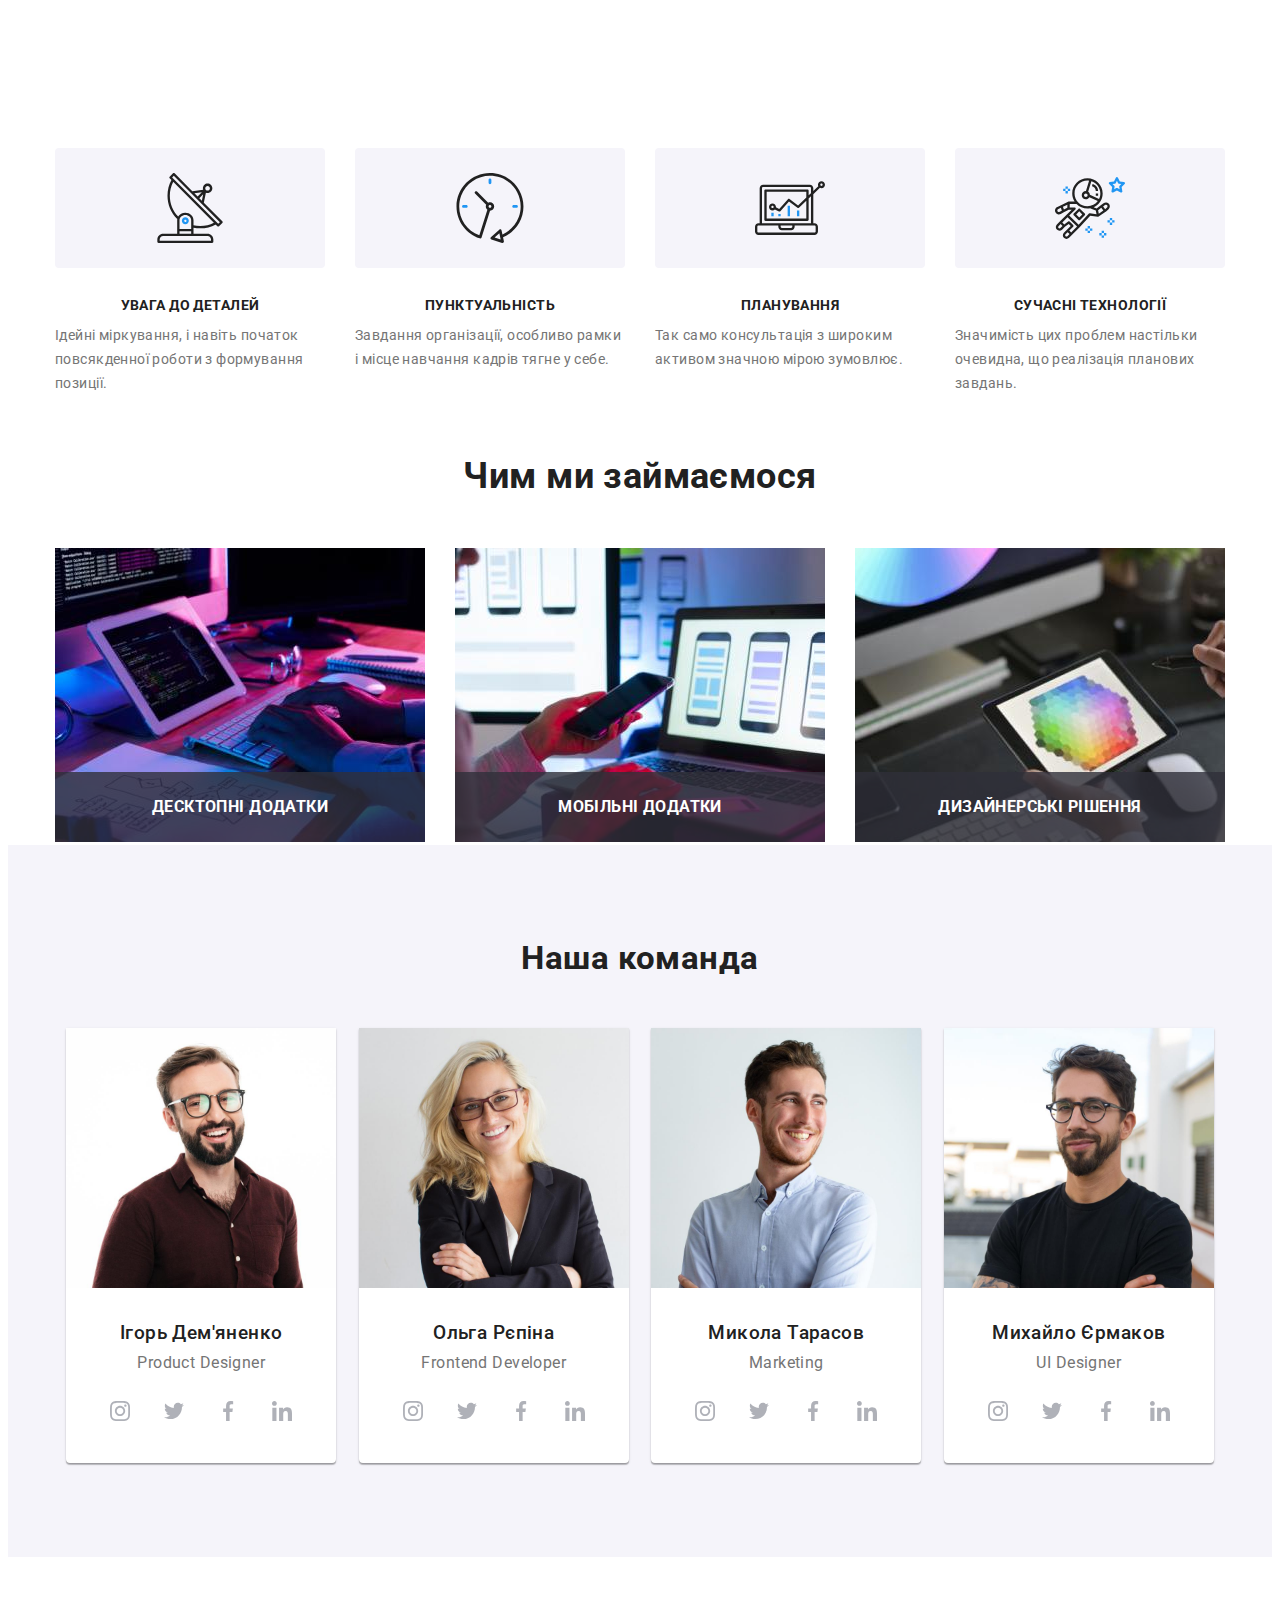
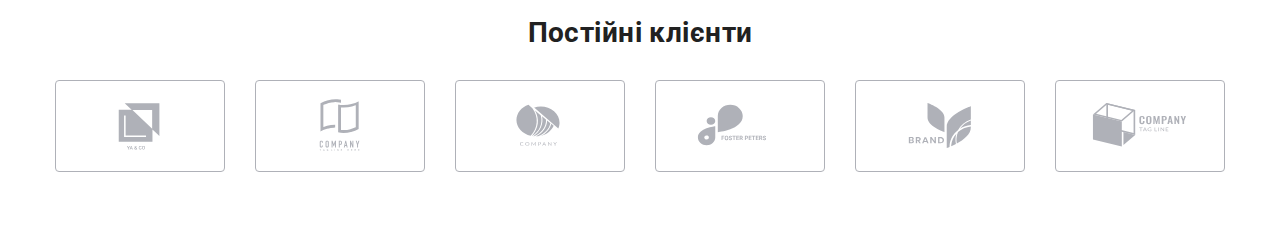
==== index.html @ 837b28b0 "commit" ====
<!DOCTYPE html>
<html lang="uk">
  <head>
    <meta charset="UTF-8" />
    <meta http-equiv="X-UA-Compatible" content="IE=edge" />
    <meta name="viewport" content="width=device-width, initial-scale=1.0" />
    <title>WebStudio</title>
    <link rel="preconnect" href="https://fonts.googleapis.com" />
    <link rel="preconnect" href="https://fonts.gstatic.com" crossorigin />
    <link
      href="https://fonts.googleapis.com/css2?family=Raleway:wght@700&family=Roboto:wght@400;500;700;900&display=swap"
      rel="stylesheet"
    />
    <link
      rel="stylesheet"
      href="https://cdnjs.cloudflare.com/ajax/libs/modern-normalize/1.1.0/modern-normalize.min.css"
      integrity="sha512-wpPYUAdjBVSE4KJnH1VR1HeZfpl1ub8YT/NKx4PuQ5NmX2tKuGu6U/JRp5y+Y8XG2tV+wKQpNHVUX03MfMFn9Q=="
      crossorigin="anonymous"
      referrerpolicy="no-referrer"
    />
    <link rel="stylesheet" href="./css/main.min.css" />
  </head>
  <body>
    <!-- <header class="header">
      <div class="container header__container__nav">
        <nav class="header__nav">
          <a href="./index.html" class="header__logo link">
            <span class="header__logo__firstp">Web</span>Studio
          </a>
          <ul class="header__list list">
            <li class="header__item">
              <a href="./index.html" class="header__link link active_page">Студія</a>
            </li>
            <li class="header__item">
              <a href="./portfolio.html" class="header__link link">Портфоліо</a>
            </li>
            <li class="header__item">
              <a href="#" class="header__link link">Контакти</a>
            </li>
          </ul>
        </nav>
        <ul class="header__contacts__list list">
          <li class="header__contacts__item">
            <a href="mailto:info@devstudio.com" class="header__contacts__link link">
              <svg class="header__contacts__icon envelope" width="10" height="16">
                <use href="./images/icons/symbol-defs.svg#icon-envelope"></use>
              </svg>
              info@devstudio.com</a
            >
          </li>
          <li class="header__contacts__item">
            <a href="tel:+380961111111" class="header__contacts__link link">
              <svg class="header__contacts__icon smartphone" width="16" height="12">
                <use href="./images/icons/symbol-defs.svg#icon-smartphone"></use>
              </svg>
              +38 096 111 11 11</a
            >
          </li>
        </ul>
      </div>
    </header> -->
    <main class="main">
      <!-- <section class="hero">
        <div class="container">
          <h1 class="hero__title">Ефективні рішення для вашого бізнесу</h1>
          <button data-modal-open type="button" class="hero__button">Замовити послугу</button>
        </div>
      </section> -->
      <section class="features section">
        <div class="container">
          <h2 class="hidden_title">Наші особливості</h2>
          <ul class="features__list list">
            <li class="features__list__item">
              <div class="features__icon__svg">
                <svg class="features__icon__svg__icon" width="70" height="70">
                  <use href="./images/icons/symbol-defs.svg#icon-antenna"></use>
                </svg>
              </div>
              <h3 class="features__title">Увага до деталей</h3>
              <p class="features__description">
                Ідейні міркування, і навіть початок повсякденної роботи з формування позиції.
              </p>
            </li>
            <li class="features__list__item">
              <div class="features__icon__svg">
                <svg class="features__icon__svg__icon" width="70" height="70">
                  <use href="./images/icons/symbol-defs.svg#icon-clock"></use>
                </svg>
              </div>
              <h3 class="features__title">Пунктуальність</h3>
              <p class="features__description">
                Завдання організації, особливо рамки і місце навчання кадрів тягне у себе.
              </p>
            </li>
            <li class="features__list__item">
              <div class="features__icon__svg">
                <svg class="features__icon__svg__icon" width="70" height="70">
                  <use href="./images/icons/symbol-defs.svg#icon-diagram"></use>
                </svg>
              </div>
              <h3 class="features__title">Планування</h3>
              <p class="features__description">
                Так само консультація з широким активом значною мірою зумовлює.
              </p>
            </li>
            <li class="features__list__item">
              <div class="features__icon__svg">
                <svg class="features__icon__svg__icon" width="70" height="70">
                  <use href="./images/icons/symbol-defs.svg#icon-astronaut"></use>
                </svg>
              </div>
              <h3 class="features__title">Сучасні технології</h3>
              <p class="features__description">
                Значимість цих проблем настільки очевидна, що реалізація планових завдань.
              </p>
            </li>
          </ul>
        </div>
      </section>
      <section class="case section">
        <div class="container">
          <h2 class="case__title">Чим ми займаємося</h2>
          <ul class="case__list list">
            <li class="case__list__item">
              <div class="case__list__item__wrapper">
                <img
                  src="./images/workplace1.jpg"
                  alt="Фронтенд розробка"
                  class="case_img"
                  width="370"
                  height="294"
                />
                <div class="case__position__bloc">
                  <h3 class="case__position__bloc__title">Десктопні додатки</h3>
                </div>
              </div>
            </li>
            <li class="case__list__item">
              <div class="case__list__item__wrapper">
                <img
                  src="./images/workplace2.jpg"
                  alt="Розробка інтерфейса"
                  class="case_img"
                  width="370"
                  height="294"
                />
                <div class="case__position__bloc">
                  <h3 class="case__position__bloc__title">Мобільні додатки</h3>
                </div>
              </div>
            </li>
            <li class="case__list__item">
              <div class="case__list__item__wrapper">
                <img
                  src="./images/workplace3.jpg"
                  alt="Палітра кольорів на планшеті"
                  class="case_img"
                  width="370"
                  height="294"
                />
                <div class="case__position__bloc">
                  <h3 class="case__position__bloc__title">Дизайнерські рішення</h3>
                </div>
              </div>
            </li>
          </ul>
        </div>
      </section>
      <section class="team section">
        <div class="container">
          <h2 class="team_first_title">Наша команда</h2>
          <ul class="team_list list">
            <li class="team_item">
              <img
                src="./images/igor_demianenko.jpg"
                alt="Ігорь Дем'яненко дизайнер продукта"
                class="team_photo"
                width="270"
                height="260"
              />
              <div class="team_text">
                <h3 class="team_title">Ігорь Дем'яненко</h3>
                <p class="team_position">Product Designer</p>
                <ul class="team_soc list">
                  <li class="team_soc_item">
                    <a href="#" class="team_soc_link">
                      <svg class="team_soc_icon" width="20" height="20">
                        <use href="./images/icons/symbol-defs.svg#icon-instagram"></use>
                      </svg>
                    </a>
                  </li>
                  <li class="team_soc_item">
                    <a href="#" class="team_soc_link">
                      <svg class="team_soc_icon" width="20" height="20">
                        <use href="./images/icons/symbol-defs.svg#icon-twitter"></use>
                      </svg>
                    </a>
                  </li>
                  <li class="team_soc_item">
                    <a href="#" class="team_soc_link">
                      <svg class="team_soc_icon" width="20" height="20">
                        <use href="./images/icons/symbol-defs.svg#icon-facebook"></use>
                      </svg>
                    </a>
                  </li>
                  <li class="team_soc_item">
                    <a href="#" class="team_soc_link">
                      <svg class="team_soc_icon" width="20" height="20">
                        <use href="./images/icons/symbol-defs.svg#icon-linkedin"></use>
                      </svg>
                    </a>
                  </li>
                </ul>
              </div>
            </li>
            <li class="team_item">
              <img
                src="./images/olga_repina.jpg"
                alt="Ольга Рєпіна фронтенд розробітник"
                class="team_photo"
                width="270"
                height="260"
              />
              <div class="team_text">
                <h3 class="team_title">Ольга Рєпіна</h3>
                <p class="team_position">Frontend Developer</p>
                <ul class="team_soc list">
                  <li class="team_soc_item">
                    <a href="#" class="team_soc_link">
                      <svg class="team_soc_icon" width="20" height="20">
                        <use href="./images/icons/symbol-defs.svg#icon-instagram"></use>
                      </svg>
                    </a>
                  </li>
                  <li class="team_soc_item">
                    <a href="#" class="team_soc_link">
                      <svg class="team_soc_icon" width="20" height="20">
                        <use href="./images/icons/symbol-defs.svg#icon-twitter"></use>
                      </svg>
                    </a>
                  </li>
                  <li class="team_soc_item">
                    <a href="#" class="team_soc_link">
                      <svg class="team_soc_icon" width="20" height="20">
                        <use href="./images/icons/symbol-defs.svg#icon-facebook"></use>
                      </svg>
                    </a>
                  </li>
                  <li class="team_soc_item">
                    <a href="#" class="team_soc_link">
                      <svg class="team_soc_icon" width="20" height="20">
                        <use href="./images/icons/symbol-defs.svg#icon-linkedin"></use>
                      </svg>
                    </a>
                  </li>
                </ul>
              </div>
            </li>
            <li class="team_item">
              <img
                src="./images/nikolay_tarasov.jpg"
                alt="Микола Тарасов маркетолог"
                class="team_photo"
                width="270"
                height="260"
              />
              <div class="team_text">
                <h3 class="team_title">Микола Тарасов</h3>
                <p class="team_position">Marketing</p>
                <ul class="team_soc list">
                  <li class="team_soc_item">
                    <a href="#" class="team_soc_link">
                      <svg class="team_soc_icon" width="20" height="20">
                        <use href="./images/icons/symbol-defs.svg#icon-instagram"></use>
                      </svg>
                    </a>
                  </li>
                  <li class="team_soc_item">
                    <a href="#" class="team_soc_link">
                      <svg class="team_soc_icon" width="20" height="20">
                        <use href="./images/icons/symbol-defs.svg#icon-twitter"></use>
                      </svg>
                    </a>
                  </li>
                  <li class="team_soc_item">
                    <a href="#" class="team_soc_link">
                      <svg class="team_soc_icon" width="20" height="20">
                        <use href="./images/icons/symbol-defs.svg#icon-facebook"></use>
                      </svg>
                    </a>
                  </li>
                  <li class="team_soc_item">
                    <a href="#" class="team_soc_link">
                      <svg class="team_soc_icon" width="20" height="20">
                        <use href="./images/icons/symbol-defs.svg#icon-linkedin"></use>
                      </svg>
                    </a>
                  </li>
                </ul>
              </div>
            </li>
            <li class="team_item">
              <img
                src="./images/mihail_ermakov.jpg"
                alt="Михайло Єрмаков дизайнер інтерфейса користувача"
                class="team_photo"
                width="270"
                height="260"
              />
              <div class="team_text">
                <h3 class="team_title">Михайло Єрмаков</h3>
                <p class="team_position">UI Designer</p>
                <ul class="team_soc list">
                  <li class="team_soc_item">
                    <a href="#" class="team_soc_link">
                      <svg class="team_soc_icon" width="20" height="20">
                        <use href="./images/icons/symbol-defs.svg#icon-instagram"></use>
                      </svg>
                    </a>
                  </li>
                  <li class="team_soc_item">
                    <a href="#" class="team_soc_link">
                      <svg class="team_soc_icon" width="20" height="20">
                        <use href="./images/icons/symbol-defs.svg#icon-twitter"></use>
                      </svg>
                    </a>
                  </li>
                  <li class="team_soc_item">
                    <a href="#" class="team_soc_link">
                      <svg class="team_soc_icon" width="20" height="20">
                        <use href="./images/icons/symbol-defs.svg#icon-facebook"></use>
                      </svg>
                    </a>
                  </li>
                  <li class="team_soc_item">
                    <a href="#" class="team_soc_link">
                      <svg class="team_soc_icon" width="20" height="20">
                        <use href="./images/icons/symbol-defs.svg#icon-linkedin"></use>
                      </svg>
                    </a>
                  </li>
                </ul>
              </div>
            </li>
          </ul>
        </div>
      </section>
      <section class="clients section">
        <div class="container">
          <h3 class="clients_title">Постійні клієнти</h3>
          <ul class="clients_list list">
            <li class="clients_item">
              <a href="#" class="clients_link link">
                <svg class="clients_icon" width="106" height="60">
                  <use href="./images/icons/symbol-defs.svg#icon-logo_1"></use>
                </svg>
              </a>
            </li>
            <li class="clients_item">
              <a href="#" class="clients_link link">
                <svg class="clients_icon" width="106" height="60">
                  <use href="./images/icons/symbol-defs.svg#icon-logo_2"></use>
                </svg>
              </a>
            </li>
            <li class="clients_item">
              <a href="#" class="clients_link link">
                <svg class="clients_icon" width="106" height="60">
                  <use href="./images/icons/symbol-defs.svg#icon-logo_3"></use>
                </svg>
              </a>
            </li>
            <li class="clients_item">
              <a href="#" class="clients_link link">
                <svg class="clients_icon" width="106" height="60">
                  <use href="./images/icons/symbol-defs.svg#icon-logo_4"></use>
                </svg>
              </a>
            </li>
            <li class="clients_item">
              <a href="#" class="clients_link link">
                <svg class="clients_icon" width="106" height="60">
                  <use href="./images/icons/symbol-defs.svg#icon-logo_5"></use>
                </svg>
              </a>
            </li>
            <li class="clients_item">
              <a href="#" class="clients_link link">
                <svg class="clients_icon" width="106" height="60">
                  <use href="./images/icons/symbol-defs.svg#icon-logo_6"></use>
                </svg>
              </a>
            </li>
          </ul>
        </div>
      </section>
    </main>
    <!-- <footer class="footer">
      <div class="container container_footer">
        <div class="address_section">
          <a href="./index.html" class="footer_logo link">
            <span class="footer_logo_firstp">Web</span>Studio
          </a>
          <address class="address">
            <ul class="address_list list">
              <li class="address_item">
                <a
                  href="https://goo.gl/maps/CPtrU1FHBa2aNyZL9"
                  target="_blank"
                  rel="noopener noreferrer nofollow"
                  class="address_map link"
                  >м. Київ, пр-т Леси Українки, 26</a
                >
              </li>
              <li class="address_item">
                <a href="mailto:info@example.com" class="address_link link">info@example.com</a>
              </li>
              <li class="address_item">
                <a href="tel:+380991111111" class="address_link link">+38 099 111 11 11</a>
              </li>
            </ul>
          </address>
        </div>
        <div class="address_soc_link">
          <h4 class="footer_title_soc">приєднуйтесь</h4>
          <ul class="footer_list_soc list">
            <li class="footer_item">
              <a href="#" class="footer_soc_link link">
                <svg class="footer_soc_icon" width="20" height="20">
                  <use href="./images/icons/symbol-defs.svg#icon-instagram"></use>
                </svg>
              </a>
            </li>
            <li class="footer_item">
              <a href="#" class="footer_soc_link link">
                <svg class="footer_soc_icon" width="20" height="20">
                  <use href="./images/icons/symbol-defs.svg#icon-twitter"></use>
                </svg>
              </a>
            </li>
            <li class="footer_item">
              <a href="#" class="footer_soc_link link">
                <svg class="footer_soc_icon" width="20" height="20">
                  <use href="./images/icons/symbol-defs.svg#icon-facebook"></use>
                </svg>
              </a>
            </li>
            <li class="footer_item">
              <a href="#" class="footer_soc_link link">
                <svg class="footer_soc_icon" width="20" height="20">
                  <use href="./images/icons/symbol-defs.svg#icon-linkedin"></use>
                </svg>
              </a>
            </li>
          </ul>
        </div>
        <div class="bloc_form_subscription">
          <p class="title_subscription">Підпишіться на розсилку</p>
          <form class="form_subscription">
            <input
              class="email_subscription"
              type="email"
              placeholder="E-mail"
              name="email"
              id="email"
              autocomplete="on"
            />
            <button type="submit" class="buttom_subscription">
              Підписатися
              <svg class="icon_form_button" width="24" height="24">
                <use href="./images/icons/symbol-defs.svg#icon-icon-send"></use>
              </svg>
            </button>
          </form>
        </div>
      </div>
    </footer>
    <div data-modal class="backdrop is_hidden">
      <div class="modal_window">
        <button data-modal-close type="button" class="modal_window_close">
          <svg class="window_close_icone" width="11" height="11">
            <use href="./images/icons/symbol-defs.svg#icon-close-modal"></use>
          </svg>
        </button>
        <p class="form_title">Залиште свої дані, ми вам передзвонимо</p>
        <div class="bloc_form">
          <form class="modal_window_form">
            <label class="label_name" for="name">Ім'я</label>
            <div class="bloc_input_name">
              <input class="modal_form_input_name" type="text" name="name" id="name" />
              <span class="bloc_icone_form_name">
                <svg class="icone_modal_form_name" width="12" height="12">
                  <use href="./images/icons/symbol-defs.svg#icon-user-name-icone"></use>
                </svg>
              </span>
            </div>
            <label class="label_tell" for="tel">Телефон</label>
            <div class="bloc_input_tell">
              <input class="modal_form_input_tell" type="text" name="tel" id="tel" />
              <span class="bloc_icone_form_tell">
                <svg class="icone_modal_form_tell" width="13" height="13">
                  <use href="./images/icons/symbol-defs.svg#icon-user-tell-icone"></use>
                </svg>
              </span>
            </div>
            <label class="label_email" for="email">Пошта</label>
            <div class="bloc_input_email">
              <input class="modal_form_input_email" type="email" name="email" id="email" />
              <span class="bloc_icone_form_email">
                <svg class="icone_modal_form_email" width="15" height="12">
                  <use href="./images/icons/symbol-defs.svg#icon-user-email-icone"></use>
                </svg>
              </span>
            </div>
            <div class="bloc_comment">
              <label class="label_comment" for="comment">Коментар</label>
              <textarea
                class="textarea_comment"
                name="comment"
                id="comment"
                cols="30"
                rows="10"
                placeholder="Введіть текст"
              ></textarea>
            </div>
            <div class="bloc_checkbox">
              <label class="label_checkbox">
                <input type="checkbox" class="checkbox_modal_form" />
                <span class="checkbox_bloc">
                  <svg class="checkbox" width="11" height="8">
                    <use href="./images/icons/symbol-defs.svg#icon-vector-check"></use>
                  </svg>
                </span>
                Погоджуюся з розсилкою та приймаю
              </label>
              <a href="#" class="checkbox_link">Умови договору</a>
            </div>
            <button type="submit" class="window_form_button">Відправити</button>
          </form>
        </div>
      </div>
    </div> -->
    <script src="./js/model.js"></script>
  </body>
</html>
---- css/main.min.css ----
html{-webkit-box-sizing:border-box;box-sizing:border-box}*,*::after,*::before{-webkit-box-sizing:border-box;box-sizing:border-box}h1,h2,h3,h4,ul,p,b,input,textarea{margin-bottom:0;margin-top:0;padding:0}:root{--primary-background-color: #FFFFFF;--second-primary-background: #2F303A;--background-section-color: #F5F4FA;--background-color: #757575;--accent-color: #2196F3;--primary-text-white: #FFFFFF;--primary-text-black: #212121;--second-text-gray: #757575;--second-text-gray-alfa-chenel: rgba(255, 255, 255, 0.6);--border-color: #EEEEEE;--border-bottom-color-header: #ECECEC;--background-button-hover: #188CE8;--features-title-background-before: #F5F4FA;--clients-link-color: #AFB1B8;--team-link-color: #AFB1B8;--background-soc-link-footer: rgba(255, 255, 255, 0.1);--background-gallery-item-hover: rgba(33, 150, 243, 0.9);--background-backdrop: rgba(0, 0, 0, 0.2);--background-modal-window: #FFFFFF;--background-case_bloc_title: rgba(47, 48, 58, 0.8)}body{font-size:14px;font-family:"Roboto",sans-serif;line-height:1.14;letter-spacing:.03em;color:var(--second-text-gray);background-color:var(--primary-background-color);padding-top:80px}img{width:100%;max-width:100%;height:auto}.link{text-decoration:none}.list{list-style-type:none}.hidden_title{position:absolute;white-space:nowrap;width:1px;height:1px;overflow:hidden;border:0;padding:0;clip:rect(0 0 0 0);-webkit-clip-path:inset(50%);clip-path:inset(50%);margin:-1px}.container{padding-left:15px;padding-right:15px;margin:0 auto;width:100%;max-width:100%}@media screen and (min-width: 480px){.container{width:480px}}@media screen and (min-width: 768px){.container{width:768px}}@media screen and (min-width: 1200px){.container{width:1200px}}.active_page{color:var(--accent-color)}.active_page::after{position:absolute;content:"";width:100%;height:4px;left:0px;top:77px;background:var(--accent-color);border-radius:2px}.features__list{margin-left:auto;margin-right:auto;padding-top:30px;padding-bottom:30px}.features__list__item{display:-webkit-box;display:-ms-flexbox;display:flex;-webkit-box-orient:vertical;-webkit-box-direction:normal;-ms-flex-direction:column;flex-direction:column;margin-bottom:30px}.features__icon__svg{display:-webkit-box;display:-ms-flexbox;display:flex;height:120px;background:var(--features-title-background-before);border-radius:4px;-webkit-box-align:center;-ms-flex-align:center;align-items:center;-ms-flex-pack:distribute;justify-content:space-around;margin-bottom:30px}.features__title{display:inline-block;font-weight:700;font-size:14px;line-height:1.14;letter-spacing:.03em;text-transform:uppercase;color:var(--primary-text-black);margin-bottom:10px;margin-left:auto;margin-right:auto}.features__description{line-height:1.71}@media screen and (min-width: 768px){.features__list{display:-webkit-box;display:-ms-flexbox;display:flex;-ms-flex-wrap:wrap;flex-wrap:wrap;-webkit-box-pack:justify;-ms-flex-pack:justify;justify-content:space-between;padding-top:60px;padding-bottom:60px}.features__list__item{display:-webkit-box;display:-ms-flexbox;display:flex;-webkit-box-orient:vertical;-webkit-box-direction:normal;-ms-flex-direction:column;flex-direction:column;margin-bottom:60px;width:354px}.features__list .features__list__item:nth-child(n+3){margin-bottom:0}}@media screen and (min-width: 1200px){.features__list{display:-webkit-box;display:-ms-flexbox;display:flex;-ms-flex-wrap:nowrap;flex-wrap:nowrap;-webkit-box-pack:justify;-ms-flex-pack:justify;justify-content:space-between;padding-top:60px;padding-bottom:60px}.features__list__item{display:-webkit-box;display:-ms-flexbox;display:flex;-webkit-box-orient:vertical;-webkit-box-direction:normal;-ms-flex-direction:column;flex-direction:column;margin-bottom:0;width:270px}}.case{display:none}@media screen and (min-width: 1200px){.case{display:-webkit-box;display:-ms-flexbox;display:flex;padding-top:0}.case__list{display:-webkit-box;display:-ms-flexbox;display:flex;-ms-flex-wrap:wrap;flex-wrap:wrap}.case__list__item{margin-right:30px}.case__list__item:nth-child(3n){margin-right:0}.case__title{font-weight:700;font-size:36px;line-height:1.16;text-align:center;color:var(--primary-text-black);margin-bottom:50px}.case__list__item__wrapper{display:block;position:relative}.case__position__bloc{position:absolute;bottom:3px;left:0;width:100%;min-height:70px;background:var(--background-case_bloc_title)}.case__position__bloc__title{position:absolute;top:50%;left:50%;-webkit-transform:translate(-50%, -50%);transform:translate(-50%, -50%);font-weight:700;line-height:1.14;text-transform:uppercase;color:var(--primary-text-white);white-space:nowrap}}.team_first_title{font-weight:700;font-size:28px;line-height:1.17;text-align:center;color:var(--primary-text-black);margin-bottom:30px}.team_list{display:-webkit-box;display:-ms-flexbox;display:flex;-ms-flex-wrap:wrap;flex-wrap:wrap}.team{background-color:var(--background-section-color)}.team_item{background-color:var(--primary-background-color);width:100%;-webkit-box-shadow:0px 1px 3px rgba(0,0,0,.12),0px 1px 1px rgba(0,0,0,.14),0px 2px 1px rgba(0,0,0,.2);box-shadow:0px 1px 3px rgba(0,0,0,.12),0px 1px 1px rgba(0,0,0,.14),0px 2px 1px rgba(0,0,0,.2);border-radius:0px 0px 4px 4px;margin-bottom:30px}.team .team_item:last-child{margin-bottom:60px}.team_text{padding:30px 32px 30px 32px}.team_title{font-weight:500;font-size:19px;line-height:1.18;text-align:center;color:var(--primary-text-black);margin-bottom:10px}.team_position{font-size:16px;line-height:1.18;text-align:center;margin-bottom:16px}.team_soc{display:-webkit-box;display:-ms-flexbox;display:flex;-webkit-box-pack:center;-ms-flex-pack:center;justify-content:center;gap:10px}.team_soc_link{display:-webkit-box;display:-ms-flexbox;display:flex;width:44px;height:44px;border-radius:50%;-webkit-box-align:center;-ms-flex-align:center;align-items:center;-webkit-box-pack:center;-ms-flex-pack:center;justify-content:center;color:var(--team-link-color);fill:currentColor;-webkit-transition:color 250ms cubic-bezier(0.4, 0, 0.2, 1),background-color 250ms cubic-bezier(0.4, 0, 0.2, 1);transition:color 250ms cubic-bezier(0.4, 0, 0.2, 1),background-color 250ms cubic-bezier(0.4, 0, 0.2, 1)}.team_soc_link:hover,.team_soc_link:focus{background-color:var(--accent-color);color:var(--primary-text-white)}@media screen and (min-width: 768px){.team{padding-top:60px;padding-bottom:60px}.team_list{display:-webkit-box;display:-ms-flexbox;display:flex;-ms-flex-wrap:wrap;flex-wrap:wrap;-ms-flex-pack:distribute;justify-content:space-around}.team_list .team_item{width:354px}.team_list .team_item:nth-child(n+3){margin-bottom:0}}@media screen and (min-width: 1200px){.team{padding-top:94px;padding-bottom:94px}.team_first_title{font-size:33px;line-height:1.16;margin-bottom:50px}.team_list{display:-webkit-box;display:-ms-flexbox;display:flex;-ms-flex-wrap:nowrap;flex-wrap:nowrap;-ms-flex-pack:distribute;justify-content:space-around}.team_list .team_item{width:270px;margin-bottom:0}}.clients{padding-top:60px;padding-bottom:60px}.clients_title{font-weight:700;font-size:28px;line-height:1.17;text-align:center;color:#212121;margin-bottom:30px}.clients_list{margin-left:-15px;margin-right:-15px;display:-webkit-box;display:-ms-flexbox;display:flex;-ms-flex-wrap:wrap;flex-wrap:wrap;-webkit-box-pack:center;-ms-flex-pack:center;justify-content:center}.clients_item{margin-bottom:30px;margin-left:15px;margin-right:15px}.clients_item:last-child{margin-bottom:0}.clients_link{display:-webkit-box;display:-ms-flexbox;display:flex;width:210px;height:92px;border:1px solid var(--clients-link-color);border-radius:4px;-webkit-box-align:center;-ms-flex-align:center;align-items:center;-ms-flex-pack:distribute;justify-content:space-around;color:var(--team-link-color);fill:currentColor;-webkit-transition:color 250ms cubic-bezier(0.4, 0, 0.2, 1),border 250ms cubic-bezier(0.4, 0, 0.2, 1);transition:color 250ms cubic-bezier(0.4, 0, 0.2, 1),border 250ms cubic-bezier(0.4, 0, 0.2, 1)}.clients_link:hover,.clients_link:focus{border:1px solid var(--accent-color);color:var(--accent-color)}@media screen and (min-width: 480px){.clients_item:nth-child(n+5){margin-bottom:0}.clients_list{-ms-flex-pack:distribute;justify-content:space-around}}@media screen and (min-width: 768px){.clients_item:nth-child(n+4){margin-bottom:0}.clients_link{width:226px}}@media screen and (min-width: 1200px){.clients_item{margin-bottom:0}.clients_link{width:170px}}/*# sourceMappingURL=main.min.css.map */
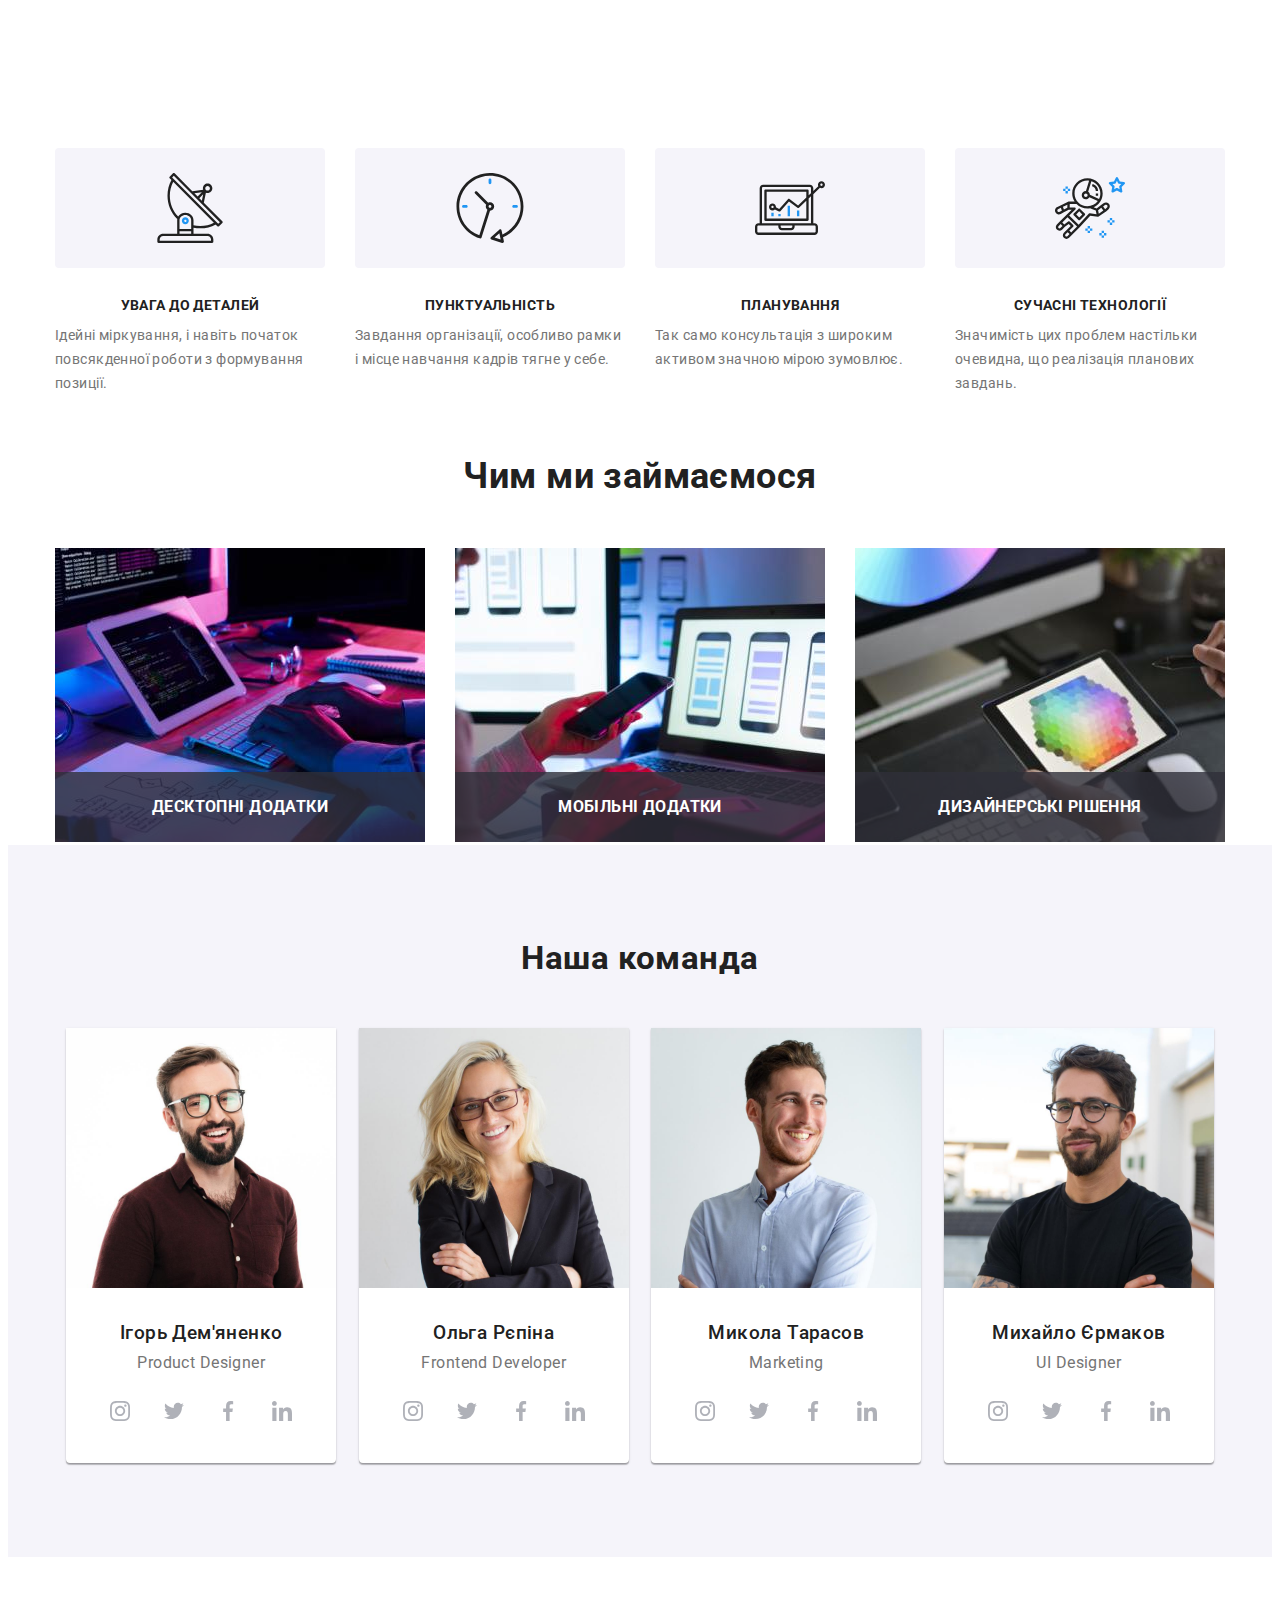
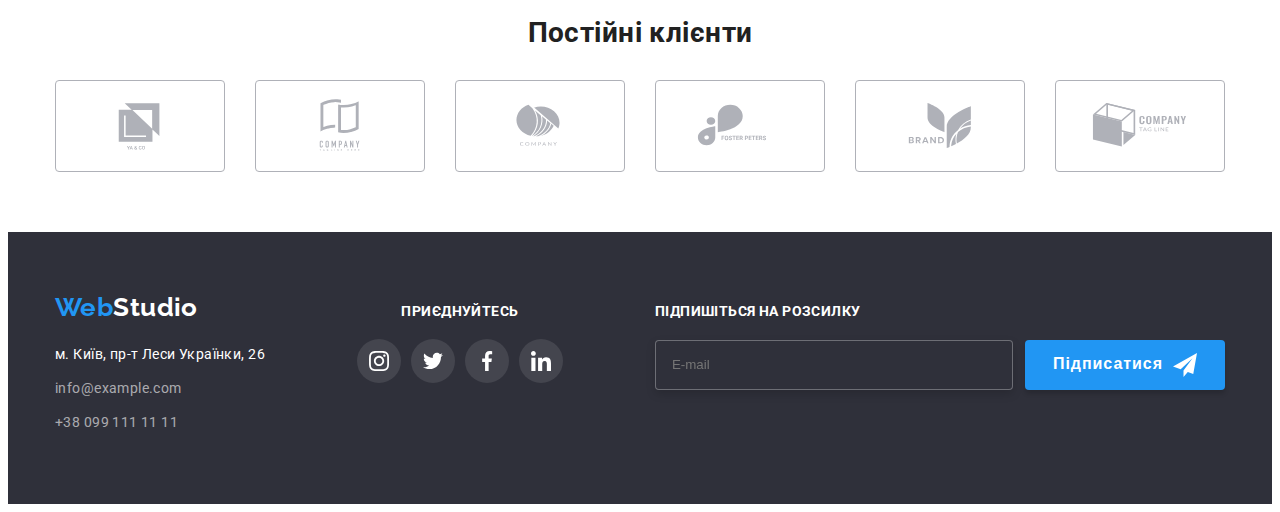
==== commit 2cf4aed3: "commit" ====
--- a/index.html
+++ b/index.html
@@ -395,64 +395,66 @@
         </div>
       </section>
     </main>
-    <!-- <footer class="footer">
+    <footer class="footer">
       <div class="container container_footer">
-        <div class="address_section">
-          <a href="./index.html" class="footer_logo link">
-            <span class="footer_logo_firstp">Web</span>Studio
-          </a>
-          <address class="address">
-            <ul class="address_list list">
-              <li class="address_item">
-                <a
-                  href="https://goo.gl/maps/CPtrU1FHBa2aNyZL9"
-                  target="_blank"
-                  rel="noopener noreferrer nofollow"
-                  class="address_map link"
-                  >м. Київ, пр-т Леси Українки, 26</a
-                >
+        <div class="address_wrapper">
+          <div class="address_section">
+            <a href="./index.html" class="footer_logo link">
+              <span class="footer_logo_firstp">Web</span>Studio
+            </a>
+            <address class="address">
+              <ul class="address_list list">
+                <li class="address_item">
+                  <a
+                    href="https://goo.gl/maps/CPtrU1FHBa2aNyZL9"
+                    target="_blank"
+                    rel="noopener noreferrer nofollow"
+                    class="address_map link"
+                    >м. Київ, пр-т Леси Українки, 26</a
+                  >
+                </li>
+                <li class="address_item">
+                  <a href="mailto:info@example.com" class="address_link link">info@example.com</a>
+                </li>
+                <li class="address_item">
+                  <a href="tel:+380991111111" class="address_link link">+38 099 111 11 11</a>
+                </li>
+              </ul>
+            </address>
+          </div>
+          <div class="address_soc_link">
+            <h4 class="footer_title_soc">приєднуйтесь</h4>
+            <ul class="footer_list_soc list">
+              <li class="footer_item">
+                <a href="#" class="footer_soc_link link">
+                  <svg class="footer_soc_icon" width="20" height="20">
+                    <use href="./images/icons/symbol-defs.svg#icon-instagram"></use>
+                  </svg>
+                </a>
               </li>
-              <li class="address_item">
-                <a href="mailto:info@example.com" class="address_link link">info@example.com</a>
+              <li class="footer_item">
+                <a href="#" class="footer_soc_link link">
+                  <svg class="footer_soc_icon" width="20" height="20">
+                    <use href="./images/icons/symbol-defs.svg#icon-twitter"></use>
+                  </svg>
+                </a>
               </li>
-              <li class="address_item">
-                <a href="tel:+380991111111" class="address_link link">+38 099 111 11 11</a>
+              <li class="footer_item">
+                <a href="#" class="footer_soc_link link">
+                  <svg class="footer_soc_icon" width="20" height="20">
+                    <use href="./images/icons/symbol-defs.svg#icon-facebook"></use>
+                  </svg>
+                </a>
+              </li>
+              <li class="footer_item">
+                <a href="#" class="footer_soc_link link">
+                  <svg class="footer_soc_icon" width="20" height="20">
+                    <use href="./images/icons/symbol-defs.svg#icon-linkedin"></use>
+                  </svg>
+                </a>
               </li>
             </ul>
-          </address>
-        </div>
-        <div class="address_soc_link">
-          <h4 class="footer_title_soc">приєднуйтесь</h4>
-          <ul class="footer_list_soc list">
-            <li class="footer_item">
-              <a href="#" class="footer_soc_link link">
-                <svg class="footer_soc_icon" width="20" height="20">
-                  <use href="./images/icons/symbol-defs.svg#icon-instagram"></use>
-                </svg>
-              </a>
-            </li>
-            <li class="footer_item">
-              <a href="#" class="footer_soc_link link">
-                <svg class="footer_soc_icon" width="20" height="20">
-                  <use href="./images/icons/symbol-defs.svg#icon-twitter"></use>
-                </svg>
-              </a>
-            </li>
-            <li class="footer_item">
-              <a href="#" class="footer_soc_link link">
-                <svg class="footer_soc_icon" width="20" height="20">
-                  <use href="./images/icons/symbol-defs.svg#icon-facebook"></use>
-                </svg>
-              </a>
-            </li>
-            <li class="footer_item">
-              <a href="#" class="footer_soc_link link">
-                <svg class="footer_soc_icon" width="20" height="20">
-                  <use href="./images/icons/symbol-defs.svg#icon-linkedin"></use>
-                </svg>
-              </a>
-            </li>
-          </ul>
+          </div>
         </div>
         <div class="bloc_form_subscription">
           <p class="title_subscription">Підпишіться на розсилку</p>
@@ -475,7 +477,7 @@
         </div>
       </div>
     </footer>
-    <div data-modal class="backdrop is_hidden">
+    <!-- <div data-modal class="backdrop is_hidden">
       <div class="modal_window">
         <button data-modal-close type="button" class="modal_window_close">
           <svg class="window_close_icone" width="11" height="11">
--- a/css/main.min.css
+++ b/css/main.min.css
@@ -1 +1 @@
-html{-webkit-box-sizing:border-box;box-sizing:border-box}*,*::after,*::before{-webkit-box-sizing:border-box;box-sizing:border-box}h1,h2,h3,h4,ul,p,b,input,textarea{margin-bottom:0;margin-top:0;padding:0}:root{--primary-background-color: #FFFFFF;--second-primary-background: #2F303A;--background-section-color: #F5F4FA;--background-color: #757575;--accent-color: #2196F3;--primary-text-white: #FFFFFF;--primary-text-black: #212121;--second-text-gray: #757575;--second-text-gray-alfa-chenel: rgba(255, 255, 255, 0.6);--border-color: #EEEEEE;--border-bottom-color-header: #ECECEC;--background-button-hover: #188CE8;--features-title-background-before: #F5F4FA;--clients-link-color: #AFB1B8;--team-link-color: #AFB1B8;--background-soc-link-footer: rgba(255, 255, 255, 0.1);--background-gallery-item-hover: rgba(33, 150, 243, 0.9);--background-backdrop: rgba(0, 0, 0, 0.2);--background-modal-window: #FFFFFF;--background-case_bloc_title: rgba(47, 48, 58, 0.8)}body{font-size:14px;font-family:"Roboto",sans-serif;line-height:1.14;letter-spacing:.03em;color:var(--second-text-gray);background-color:var(--primary-background-color);padding-top:80px}img{width:100%;max-width:100%;height:auto}.link{text-decoration:none}.list{list-style-type:none}.hidden_title{position:absolute;white-space:nowrap;width:1px;height:1px;overflow:hidden;border:0;padding:0;clip:rect(0 0 0 0);-webkit-clip-path:inset(50%);clip-path:inset(50%);margin:-1px}.container{padding-left:15px;padding-right:15px;margin:0 auto;width:100%;max-width:100%}@media screen and (min-width: 480px){.container{width:480px}}@media screen and (min-width: 768px){.container{width:768px}}@media screen and (min-width: 1200px){.container{width:1200px}}.active_page{color:var(--accent-color)}.active_page::after{position:absolute;content:"";width:100%;height:4px;left:0px;top:77px;background:var(--accent-color);border-radius:2px}.features__list{margin-left:auto;margin-right:auto;padding-top:30px;padding-bottom:30px}.features__list__item{display:-webkit-box;display:-ms-flexbox;display:flex;-webkit-box-orient:vertical;-webkit-box-direction:normal;-ms-flex-direction:column;flex-direction:column;margin-bottom:30px}.features__icon__svg{display:-webkit-box;display:-ms-flexbox;display:flex;height:120px;background:var(--features-title-background-before);border-radius:4px;-webkit-box-align:center;-ms-flex-align:center;align-items:center;-ms-flex-pack:distribute;justify-content:space-around;margin-bottom:30px}.features__title{display:inline-block;font-weight:700;font-size:14px;line-height:1.14;letter-spacing:.03em;text-transform:uppercase;color:var(--primary-text-black);margin-bottom:10px;margin-left:auto;margin-right:auto}.features__description{line-height:1.71}@media screen and (min-width: 768px){.features__list{display:-webkit-box;display:-ms-flexbox;display:flex;-ms-flex-wrap:wrap;flex-wrap:wrap;-webkit-box-pack:justify;-ms-flex-pack:justify;justify-content:space-between;padding-top:60px;padding-bottom:60px}.features__list__item{display:-webkit-box;display:-ms-flexbox;display:flex;-webkit-box-orient:vertical;-webkit-box-direction:normal;-ms-flex-direction:column;flex-direction:column;margin-bottom:60px;width:354px}.features__list .features__list__item:nth-child(n+3){margin-bottom:0}}@media screen and (min-width: 1200px){.features__list{display:-webkit-box;display:-ms-flexbox;display:flex;-ms-flex-wrap:nowrap;flex-wrap:nowrap;-webkit-box-pack:justify;-ms-flex-pack:justify;justify-content:space-between;padding-top:60px;padding-bottom:60px}.features__list__item{display:-webkit-box;display:-ms-flexbox;display:flex;-webkit-box-orient:vertical;-webkit-box-direction:normal;-ms-flex-direction:column;flex-direction:column;margin-bottom:0;width:270px}}.case{display:none}@media screen and (min-width: 1200px){.case{display:-webkit-box;display:-ms-flexbox;display:flex;padding-top:0}.case__list{display:-webkit-box;display:-ms-flexbox;display:flex;-ms-flex-wrap:wrap;flex-wrap:wrap}.case__list__item{margin-right:30px}.case__list__item:nth-child(3n){margin-right:0}.case__title{font-weight:700;font-size:36px;line-height:1.16;text-align:center;color:var(--primary-text-black);margin-bottom:50px}.case__list__item__wrapper{display:block;position:relative}.case__position__bloc{position:absolute;bottom:3px;left:0;width:100%;min-height:70px;background:var(--background-case_bloc_title)}.case__position__bloc__title{position:absolute;top:50%;left:50%;-webkit-transform:translate(-50%, -50%);transform:translate(-50%, -50%);font-weight:700;line-height:1.14;text-transform:uppercase;color:var(--primary-text-white);white-space:nowrap}}.team_first_title{font-weight:700;font-size:28px;line-height:1.17;text-align:center;color:var(--primary-text-black);margin-bottom:30px}.team_list{display:-webkit-box;display:-ms-flexbox;display:flex;-ms-flex-wrap:wrap;flex-wrap:wrap}.team{background-color:var(--background-section-color)}.team_item{background-color:var(--primary-background-color);width:100%;-webkit-box-shadow:0px 1px 3px rgba(0,0,0,.12),0px 1px 1px rgba(0,0,0,.14),0px 2px 1px rgba(0,0,0,.2);box-shadow:0px 1px 3px rgba(0,0,0,.12),0px 1px 1px rgba(0,0,0,.14),0px 2px 1px rgba(0,0,0,.2);border-radius:0px 0px 4px 4px;margin-bottom:30px}.team .team_item:last-child{margin-bottom:60px}.team_text{padding:30px 32px 30px 32px}.team_title{font-weight:500;font-size:19px;line-height:1.18;text-align:center;color:var(--primary-text-black);margin-bottom:10px}.team_position{font-size:16px;line-height:1.18;text-align:center;margin-bottom:16px}.team_soc{display:-webkit-box;display:-ms-flexbox;display:flex;-webkit-box-pack:center;-ms-flex-pack:center;justify-content:center;gap:10px}.team_soc_link{display:-webkit-box;display:-ms-flexbox;display:flex;width:44px;height:44px;border-radius:50%;-webkit-box-align:center;-ms-flex-align:center;align-items:center;-webkit-box-pack:center;-ms-flex-pack:center;justify-content:center;color:var(--team-link-color);fill:currentColor;-webkit-transition:color 250ms cubic-bezier(0.4, 0, 0.2, 1),background-color 250ms cubic-bezier(0.4, 0, 0.2, 1);transition:color 250ms cubic-bezier(0.4, 0, 0.2, 1),background-color 250ms cubic-bezier(0.4, 0, 0.2, 1)}.team_soc_link:hover,.team_soc_link:focus{background-color:var(--accent-color);color:var(--primary-text-white)}@media screen and (min-width: 768px){.team{padding-top:60px;padding-bottom:60px}.team_list{display:-webkit-box;display:-ms-flexbox;display:flex;-ms-flex-wrap:wrap;flex-wrap:wrap;-ms-flex-pack:distribute;justify-content:space-around}.team_list .team_item{width:354px}.team_list .team_item:nth-child(n+3){margin-bottom:0}}@media screen and (min-width: 1200px){.team{padding-top:94px;padding-bottom:94px}.team_first_title{font-size:33px;line-height:1.16;margin-bottom:50px}.team_list{display:-webkit-box;display:-ms-flexbox;display:flex;-ms-flex-wrap:nowrap;flex-wrap:nowrap;-ms-flex-pack:distribute;justify-content:space-around}.team_list .team_item{width:270px;margin-bottom:0}}.clients{padding-top:60px;padding-bottom:60px}.clients_title{font-weight:700;font-size:28px;line-height:1.17;text-align:center;color:#212121;margin-bottom:30px}.clients_list{margin-left:-15px;margin-right:-15px;display:-webkit-box;display:-ms-flexbox;display:flex;-ms-flex-wrap:wrap;flex-wrap:wrap;-webkit-box-pack:center;-ms-flex-pack:center;justify-content:center}.clients_item{margin-bottom:30px;margin-left:15px;margin-right:15px}.clients_item:last-child{margin-bottom:0}.clients_link{display:-webkit-box;display:-ms-flexbox;display:flex;width:210px;height:92px;border:1px solid var(--clients-link-color);border-radius:4px;-webkit-box-align:center;-ms-flex-align:center;align-items:center;-ms-flex-pack:distribute;justify-content:space-around;color:var(--team-link-color);fill:currentColor;-webkit-transition:color 250ms cubic-bezier(0.4, 0, 0.2, 1),border 250ms cubic-bezier(0.4, 0, 0.2, 1);transition:color 250ms cubic-bezier(0.4, 0, 0.2, 1),border 250ms cubic-bezier(0.4, 0, 0.2, 1)}.clients_link:hover,.clients_link:focus{border:1px solid var(--accent-color);color:var(--accent-color)}@media screen and (min-width: 480px){.clients_item:nth-child(n+5){margin-bottom:0}.clients_list{-ms-flex-pack:distribute;justify-content:space-around}}@media screen and (min-width: 768px){.clients_item:nth-child(n+4){margin-bottom:0}.clients_link{width:226px}}@media screen and (min-width: 1200px){.clients_item{margin-bottom:0}.clients_link{width:170px}}/*# sourceMappingURL=main.min.css.map */+html{-webkit-box-sizing:border-box;box-sizing:border-box}*,*::after,*::before{-webkit-box-sizing:border-box;box-sizing:border-box}h1,h2,h3,h4,ul,p,b,input,textarea{margin-bottom:0;margin-top:0;padding:0}:root{--primary-background-color: #FFFFFF;--second-primary-background: #2F303A;--background-section-color: #F5F4FA;--background-color: #757575;--accent-color: #2196F3;--primary-text-white: #FFFFFF;--primary-text-black: #212121;--second-text-gray: #757575;--second-text-gray-alfa-chenel: rgba(255, 255, 255, 0.6);--border-color: #EEEEEE;--border-bottom-color-header: #ECECEC;--background-button-hover: #188CE8;--features-title-background-before: #F5F4FA;--clients-link-color: #AFB1B8;--team-link-color: #AFB1B8;--background-soc-link-footer: rgba(255, 255, 255, 0.1);--background-gallery-item-hover: rgba(33, 150, 243, 0.9);--background-backdrop: rgba(0, 0, 0, 0.2);--background-modal-window: #FFFFFF;--background-case_bloc_title: rgba(47, 48, 58, 0.8)}body{font-size:14px;font-family:"Roboto",sans-serif;line-height:1.14;letter-spacing:.03em;color:var(--second-text-gray);background-color:var(--primary-background-color);padding-top:80px}img{width:100%;max-width:100%;height:auto}.link{text-decoration:none}.list{list-style-type:none}.hidden_title{position:absolute;white-space:nowrap;width:1px;height:1px;overflow:hidden;border:0;padding:0;clip:rect(0 0 0 0);-webkit-clip-path:inset(50%);clip-path:inset(50%);margin:-1px}.container{padding-left:15px;padding-right:15px;margin:0 auto;width:100%;max-width:100%}@media screen and (min-width: 480px){.container{width:480px}}@media screen and (min-width: 768px){.container{width:768px}}@media screen and (min-width: 1200px){.container{width:1200px}}.active_page{color:var(--accent-color)}.active_page::after{position:absolute;content:"";width:100%;height:4px;left:0px;top:77px;background:var(--accent-color);border-radius:2px}.features__list{margin-left:auto;margin-right:auto;padding-top:30px;padding-bottom:30px}.features__list__item{display:-webkit-box;display:-ms-flexbox;display:flex;-webkit-box-orient:vertical;-webkit-box-direction:normal;-ms-flex-direction:column;flex-direction:column;margin-bottom:30px}.features__icon__svg{display:-webkit-box;display:-ms-flexbox;display:flex;height:120px;background:var(--features-title-background-before);border-radius:4px;-webkit-box-align:center;-ms-flex-align:center;align-items:center;-ms-flex-pack:distribute;justify-content:space-around;margin-bottom:30px}.features__title{display:inline-block;font-weight:700;font-size:14px;line-height:1.14;letter-spacing:.03em;text-transform:uppercase;color:var(--primary-text-black);margin-bottom:10px;margin-left:auto;margin-right:auto}.features__description{line-height:1.71}@media screen and (min-width: 768px){.features__list{display:-webkit-box;display:-ms-flexbox;display:flex;-ms-flex-wrap:wrap;flex-wrap:wrap;-webkit-box-pack:justify;-ms-flex-pack:justify;justify-content:space-between;padding-top:60px;padding-bottom:60px}.features__list__item{display:-webkit-box;display:-ms-flexbox;display:flex;-webkit-box-orient:vertical;-webkit-box-direction:normal;-ms-flex-direction:column;flex-direction:column;margin-bottom:60px;width:354px}.features__list .features__list__item:nth-child(n+3){margin-bottom:0}}@media screen and (min-width: 1200px){.features__list{display:-webkit-box;display:-ms-flexbox;display:flex;-ms-flex-wrap:nowrap;flex-wrap:nowrap;-webkit-box-pack:justify;-ms-flex-pack:justify;justify-content:space-between;padding-top:60px;padding-bottom:60px}.features__list__item{display:-webkit-box;display:-ms-flexbox;display:flex;-webkit-box-orient:vertical;-webkit-box-direction:normal;-ms-flex-direction:column;flex-direction:column;margin-bottom:0;width:270px}}.case{display:none}@media screen and (min-width: 1200px){.case{display:-webkit-box;display:-ms-flexbox;display:flex;padding-top:0}.case__list{display:-webkit-box;display:-ms-flexbox;display:flex;-ms-flex-wrap:wrap;flex-wrap:wrap}.case__list__item{margin-right:30px}.case__list__item:nth-child(3n){margin-right:0}.case__title{font-weight:700;font-size:36px;line-height:1.16;text-align:center;color:var(--primary-text-black);margin-bottom:50px}.case__list__item__wrapper{display:block;position:relative}.case__position__bloc{position:absolute;bottom:3px;left:0;width:100%;min-height:70px;background:var(--background-case_bloc_title)}.case__position__bloc__title{position:absolute;top:50%;left:50%;-webkit-transform:translate(-50%, -50%);transform:translate(-50%, -50%);font-weight:700;line-height:1.14;text-transform:uppercase;color:var(--primary-text-white);white-space:nowrap}}.team_first_title{font-weight:700;font-size:28px;line-height:1.17;text-align:center;color:var(--primary-text-black);margin-bottom:30px}.team_list{display:-webkit-box;display:-ms-flexbox;display:flex;-ms-flex-wrap:wrap;flex-wrap:wrap}.team{background-color:var(--background-section-color)}.team_item{background-color:var(--primary-background-color);width:100%;-webkit-box-shadow:0px 1px 3px rgba(0,0,0,.12),0px 1px 1px rgba(0,0,0,.14),0px 2px 1px rgba(0,0,0,.2);box-shadow:0px 1px 3px rgba(0,0,0,.12),0px 1px 1px rgba(0,0,0,.14),0px 2px 1px rgba(0,0,0,.2);border-radius:0px 0px 4px 4px;margin-bottom:30px}.team .team_item:last-child{margin-bottom:60px}.team_text{padding:30px 32px 30px 32px}.team_title{font-weight:500;font-size:19px;line-height:1.18;text-align:center;color:var(--primary-text-black);margin-bottom:10px}.team_position{font-size:16px;line-height:1.18;text-align:center;margin-bottom:16px}.team_soc{display:-webkit-box;display:-ms-flexbox;display:flex;-webkit-box-pack:center;-ms-flex-pack:center;justify-content:center;gap:10px}.team_soc_link{display:-webkit-box;display:-ms-flexbox;display:flex;width:44px;height:44px;border-radius:50%;-webkit-box-align:center;-ms-flex-align:center;align-items:center;-webkit-box-pack:center;-ms-flex-pack:center;justify-content:center;color:var(--team-link-color);fill:currentColor;-webkit-transition:color 250ms cubic-bezier(0.4, 0, 0.2, 1),background-color 250ms cubic-bezier(0.4, 0, 0.2, 1);transition:color 250ms cubic-bezier(0.4, 0, 0.2, 1),background-color 250ms cubic-bezier(0.4, 0, 0.2, 1)}.team_soc_link:hover,.team_soc_link:focus{background-color:var(--accent-color);color:var(--primary-text-white)}@media screen and (min-width: 768px){.team{padding-top:60px;padding-bottom:60px}.team_list{display:-webkit-box;display:-ms-flexbox;display:flex;-ms-flex-wrap:wrap;flex-wrap:wrap;-ms-flex-pack:distribute;justify-content:space-around}.team_list .team_item{width:354px}.team_list .team_item:nth-child(n+3){margin-bottom:0}}@media screen and (min-width: 1200px){.team{padding-top:94px;padding-bottom:94px}.team_first_title{font-size:33px;line-height:1.16;margin-bottom:50px}.team_list{display:-webkit-box;display:-ms-flexbox;display:flex;-ms-flex-wrap:nowrap;flex-wrap:nowrap;-ms-flex-pack:distribute;justify-content:space-around}.team_list .team_item{width:270px;margin-bottom:0}}.clients{padding-top:60px;padding-bottom:60px}.clients_title{font-weight:700;font-size:28px;line-height:1.17;text-align:center;color:#212121;margin-bottom:30px}.clients_list{margin-left:-15px;margin-right:-15px;display:-webkit-box;display:-ms-flexbox;display:flex;-ms-flex-wrap:wrap;flex-wrap:wrap;-webkit-box-pack:center;-ms-flex-pack:center;justify-content:center}.clients_item{margin-bottom:30px;margin-left:15px;margin-right:15px}.clients_item:last-child{margin-bottom:0}.clients_link{display:-webkit-box;display:-ms-flexbox;display:flex;width:210px;height:92px;border:1px solid var(--clients-link-color);border-radius:4px;-webkit-box-align:center;-ms-flex-align:center;align-items:center;-ms-flex-pack:distribute;justify-content:space-around;color:var(--team-link-color);fill:currentColor;-webkit-transition:color 250ms cubic-bezier(0.4, 0, 0.2, 1),border 250ms cubic-bezier(0.4, 0, 0.2, 1);transition:color 250ms cubic-bezier(0.4, 0, 0.2, 1),border 250ms cubic-bezier(0.4, 0, 0.2, 1)}.clients_link:hover,.clients_link:focus{border:1px solid var(--accent-color);color:var(--accent-color)}@media screen and (min-width: 480px){.clients_item:nth-child(n+5){margin-bottom:0}.clients_list{-ms-flex-pack:distribute;justify-content:space-around}}@media screen and (min-width: 768px){.clients_item:nth-child(n+4){margin-bottom:0}.clients_link{width:226px}}@media screen and (min-width: 1200px){.clients_item{margin-bottom:0}.clients_link{width:170px}}.footer{background-color:var(--second-primary-background);padding:60px 0}.address_section{text-align:center;margin-bottom:60px}.footer_logo{display:block;font-family:"Raleway",sans-serif;font-weight:700;font-size:26px;line-height:1.19;color:var(--primary-text-white);margin-bottom:20px}.footer_logo_firstp{color:var(--accent-color)}.address_map{font-style:normal;line-height:1.71;color:var(--primary-text-white);-webkit-transition:color 250ms cubic-bezier(0.4, 0, 0.2, 1);transition:color 250ms cubic-bezier(0.4, 0, 0.2, 1)}.address_link{font-style:normal;line-height:1.71;color:var(--second-text-gray-alfa-chenel);-webkit-transition:color 250ms cubic-bezier(0.4, 0, 0.2, 1);transition:color 250ms cubic-bezier(0.4, 0, 0.2, 1)}.address_item{margin-bottom:10px}.address_map:hover,.address_map:focus,.address_link:hover,.address_link:focus{color:var(--accent-color)}.footer_title_soc{font-weight:700;line-height:16px;text-transform:uppercase;color:var(--primary-text-white);margin-bottom:20px;text-align:center}.footer_list_soc{display:-webkit-box;display:-ms-flexbox;display:flex;gap:10px;margin-bottom:60px;-webkit-box-pack:center;-ms-flex-pack:center;justify-content:center}.footer_soc_link{display:-webkit-box;display:-ms-flexbox;display:flex;width:44px;height:44px;background:var(--background-soc-link-footer);border-radius:50%;-webkit-box-align:center;-ms-flex-align:center;align-items:center;-ms-flex-pack:distribute;justify-content:space-around;color:var(--primary-background-color);fill:currentColor;-webkit-transition:background-color 250ms cubic-bezier(0.4, 0, 0.2, 1);transition:background-color 250ms cubic-bezier(0.4, 0, 0.2, 1)}.footer_soc_link:hover,.footer_soc_link:focus{background-color:var(--accent-color)}.bloc_form_subscription{text-align:center}.title_subscription{font-weight:700;font-size:14px;line-height:1.14;letter-spacing:.03em;text-transform:uppercase;color:var(--primary-text-white);margin-bottom:20px}.email_subscription{width:100%;padding:15px 16px;border:1px solid rgba(255,255,255,.3);-webkit-filter:drop-shadow(0px 4px 4px rgba(0, 0, 0, 0.15));filter:drop-shadow(0px 4px 4px rgba(0, 0, 0, 0.15));border-radius:4px;background-color:var(--second-primary-background);margin-bottom:20px}.buttom_subscription{padding:10px 28px;min-height:50px;background:var(--accent-color);-webkit-box-shadow:0px 4px 4px rgba(0,0,0,.15);box-shadow:0px 4px 4px rgba(0,0,0,.15);border-radius:4px;border:rgba(0,0,0,0);font-weight:700;font-size:16px;line-height:.53;display:-webkit-box;display:-ms-flexbox;display:flex;-webkit-box-align:center;-ms-flex-align:center;align-items:center;text-align:center;letter-spacing:.06em;cursor:pointer;color:var(--primary-text-white);-webkit-transition:color 250ms cubic-bezier(0.4, 0, 0.2, 1),border-radius 250ms cubic-bezier(0.4, 0, 0.2, 1),-webkit-box-shadow 250ms cubic-bezier(0.4, 0, 0.2, 1);transition:color 250ms cubic-bezier(0.4, 0, 0.2, 1),border-radius 250ms cubic-bezier(0.4, 0, 0.2, 1),-webkit-box-shadow 250ms cubic-bezier(0.4, 0, 0.2, 1);transition:color 250ms cubic-bezier(0.4, 0, 0.2, 1),box-shadow 250ms cubic-bezier(0.4, 0, 0.2, 1),border-radius 250ms cubic-bezier(0.4, 0, 0.2, 1);transition:color 250ms cubic-bezier(0.4, 0, 0.2, 1),box-shadow 250ms cubic-bezier(0.4, 0, 0.2, 1),border-radius 250ms cubic-bezier(0.4, 0, 0.2, 1),-webkit-box-shadow 250ms cubic-bezier(0.4, 0, 0.2, 1);margin-left:auto;margin-right:auto}.buttom_subscription:hover,.buttom_subscription:focus{background:var(--background-button-hover);-webkit-box-shadow:0px 4px 4px rgba(0,0,0,.15);box-shadow:0px 4px 4px rgba(0,0,0,.15);border-radius:4px}.icon_form_button{fill:var(--primary-text-white);margin-left:10px}@media screen and (min-width: 768px){.address_wrapper{display:-webkit-box;display:-ms-flexbox;display:flex;-webkit-box-align:baseline;-ms-flex-align:baseline;align-items:baseline;padding-left:61px;padding-right:74px;-webkit-box-pack:justify;-ms-flex-pack:justify;justify-content:space-between;margin-bottom:60px}.address_section{display:block;width:232px;-webkit-box-orient:horizontal;-webkit-box-direction:normal;-ms-flex-direction:row;flex-direction:row;margin-bottom:0}.address_soc_link{display:-webkit-box;display:-ms-flexbox;display:flex;-webkit-box-orient:vertical;-webkit-box-direction:normal;-ms-flex-direction:column;flex-direction:column;width:206px}.footer_list_soc{margin-bottom:0}.email_subscription{width:450px}}@media screen and (min-width: 1200px){.container_footer{display:-webkit-box;display:-ms-flexbox;display:flex;-webkit-box-orient:horizontal;-webkit-box-direction:normal;-ms-flex-direction:row;flex-direction:row;-webkit-box-pack:justify;-ms-flex-pack:justify;justify-content:space-between;-webkit-box-align:baseline;-ms-flex-align:baseline;align-items:baseline}.address_wrapper{padding:0;margin-bottom:0;-webkit-box-pack:left;-ms-flex-pack:left;justify-content:left}.address_section{margin-right:70px;text-align:start}.bloc_form_subscription{text-align:start}.buttom_subscription{margin-left:0;margin-right:0}.form_subscription{display:-webkit-box;display:-ms-flexbox;display:flex}.email_subscription{margin-bottom:0;width:358px;margin-right:12px}}/*# sourceMappingURL=main.min.css.map */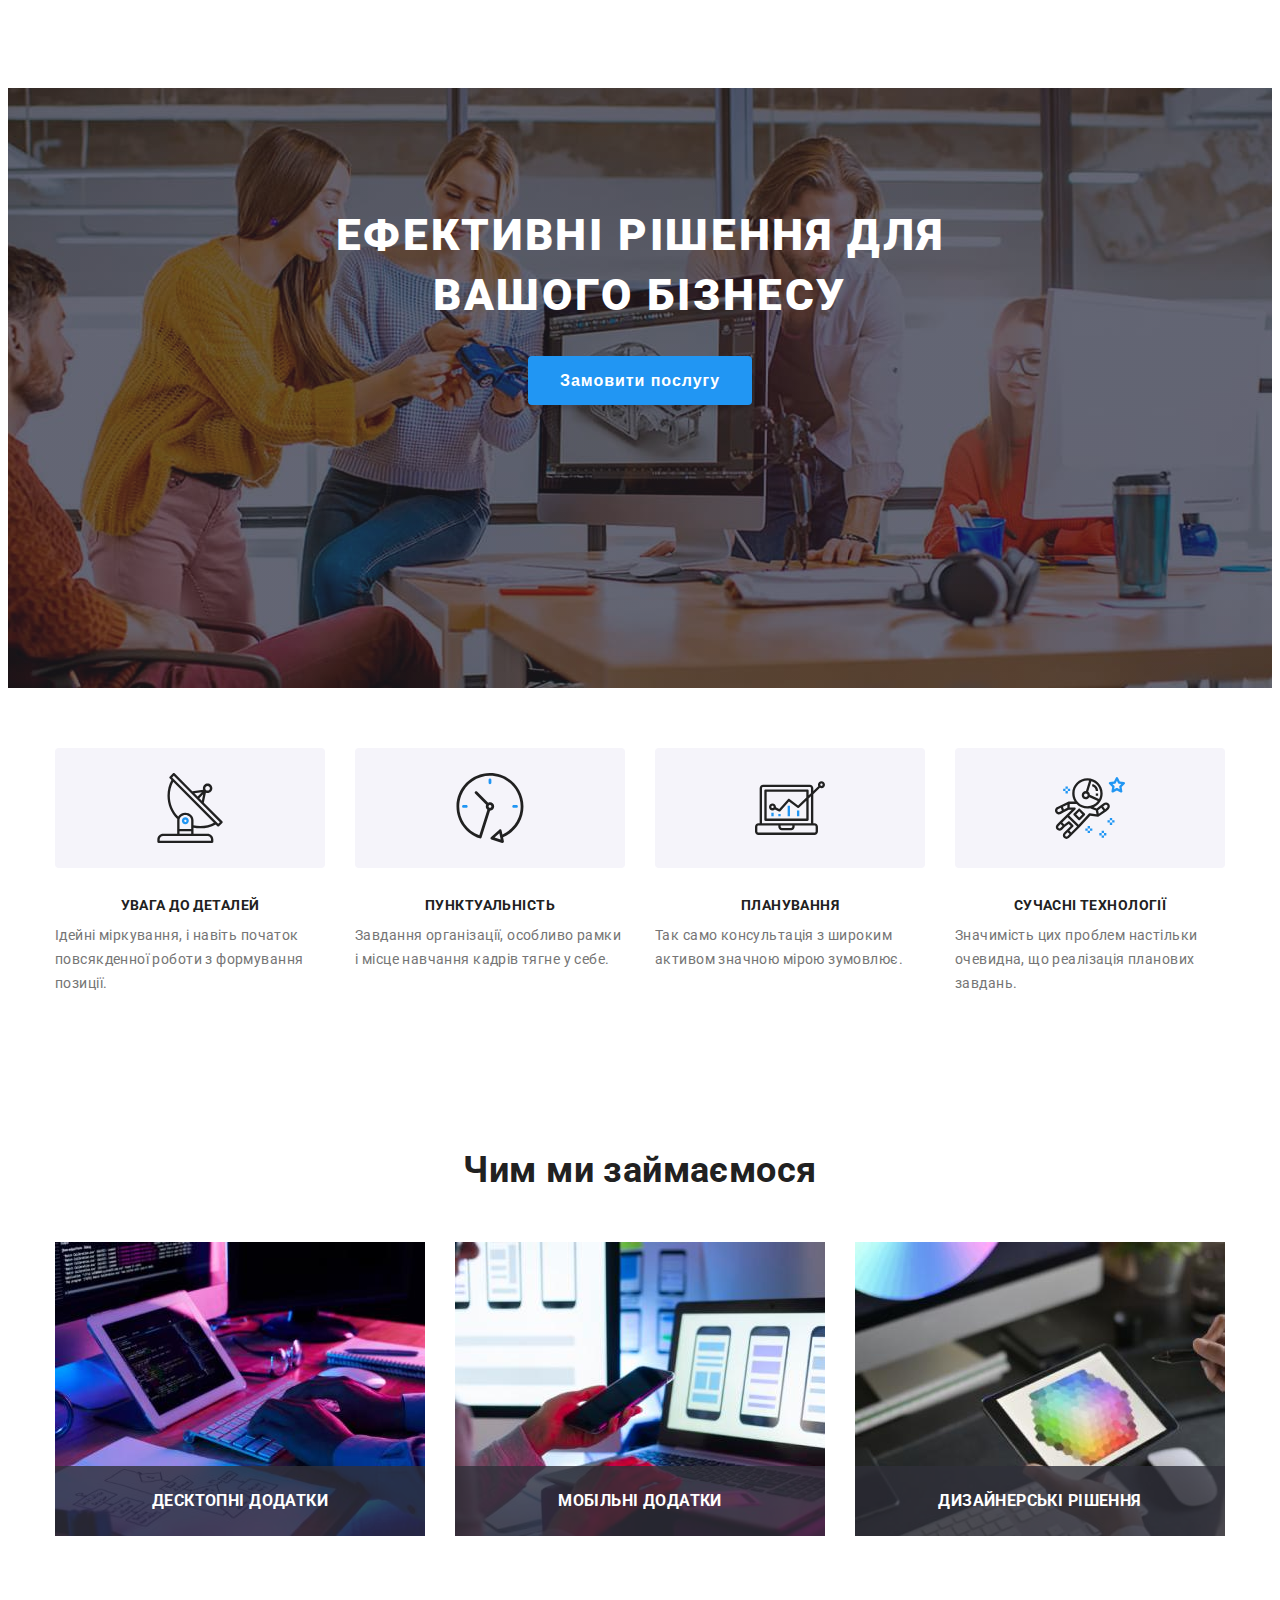
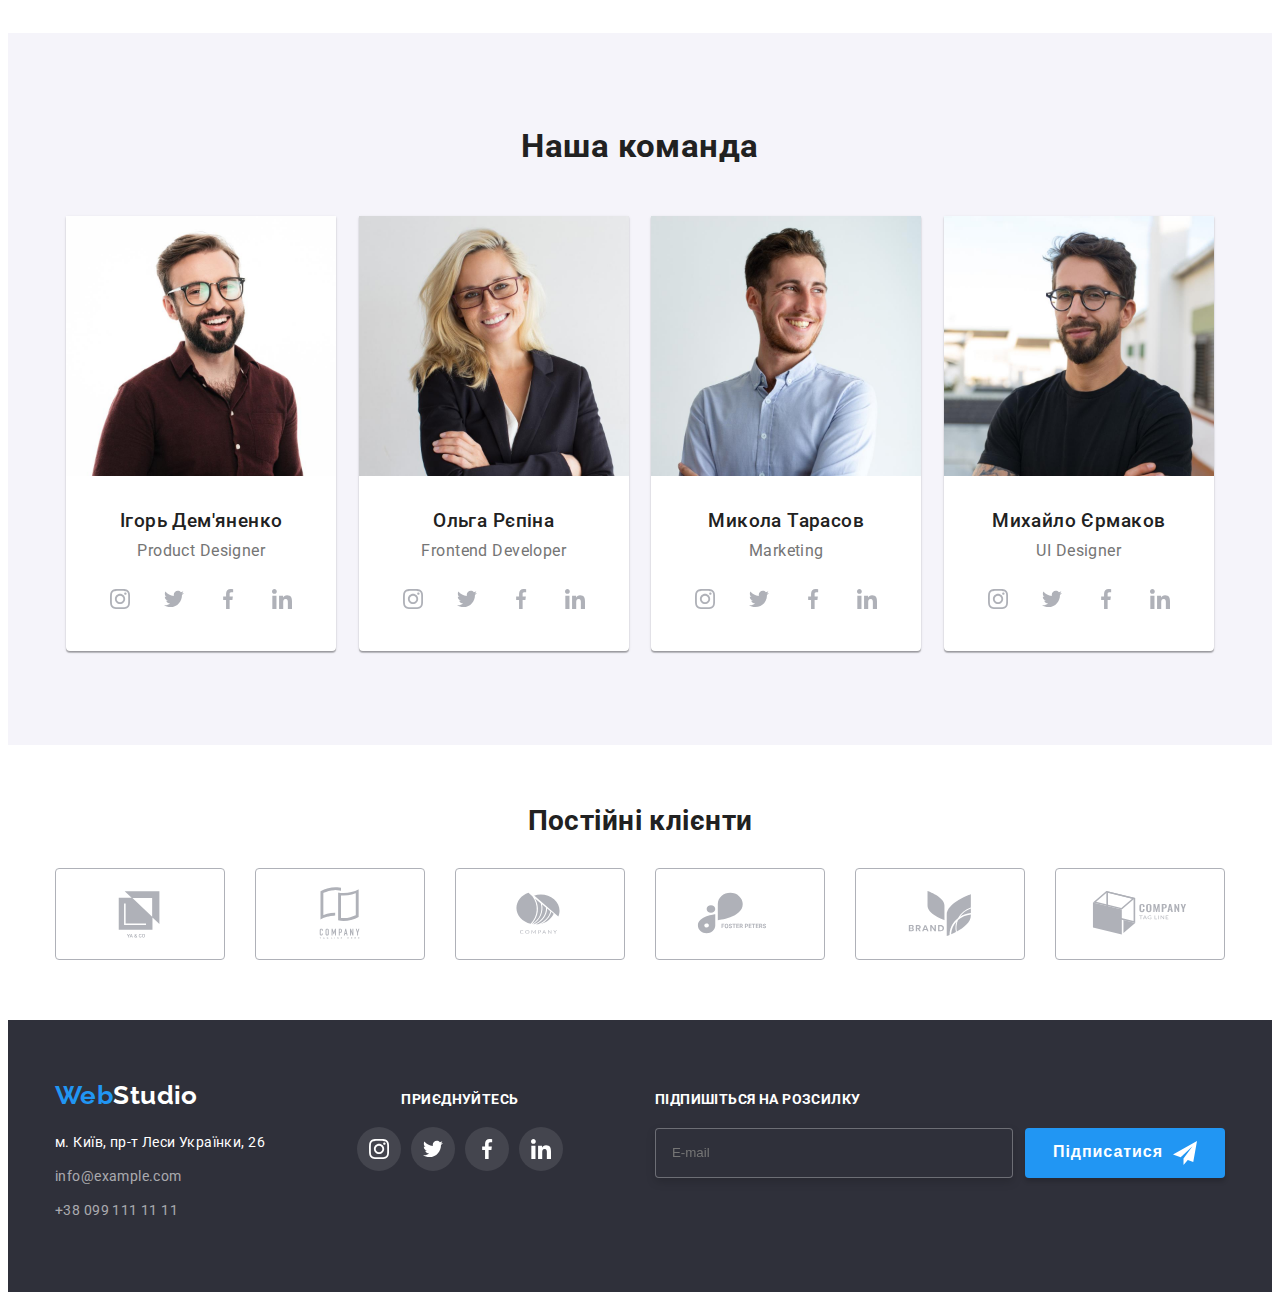
==== commit b76f3518: "commit" ====
--- a/index.html
+++ b/index.html
@@ -60,12 +60,12 @@
       </div>
     </header> -->
     <main class="main">
-      <!-- <section class="hero">
+      <section class="hero">
         <div class="container">
           <h1 class="hero__title">Ефективні рішення для вашого бізнесу</h1>
           <button data-modal-open type="button" class="hero__button">Замовити послугу</button>
         </div>
-      </section> -->
+      </section>
       <section class="features section">
         <div class="container">
           <h2 class="hidden_title">Наші особливості</h2>
--- a/css/main.min.css
+++ b/css/main.min.css
@@ -1 +1 @@
-html{-webkit-box-sizing:border-box;box-sizing:border-box}*,*::after,*::before{-webkit-box-sizing:border-box;box-sizing:border-box}h1,h2,h3,h4,ul,p,b,input,textarea{margin-bottom:0;margin-top:0;padding:0}:root{--primary-background-color: #FFFFFF;--second-primary-background: #2F303A;--background-section-color: #F5F4FA;--background-color: #757575;--accent-color: #2196F3;--primary-text-white: #FFFFFF;--primary-text-black: #212121;--second-text-gray: #757575;--second-text-gray-alfa-chenel: rgba(255, 255, 255, 0.6);--border-color: #EEEEEE;--border-bottom-color-header: #ECECEC;--background-button-hover: #188CE8;--features-title-background-before: #F5F4FA;--clients-link-color: #AFB1B8;--team-link-color: #AFB1B8;--background-soc-link-footer: rgba(255, 255, 255, 0.1);--background-gallery-item-hover: rgba(33, 150, 243, 0.9);--background-backdrop: rgba(0, 0, 0, 0.2);--background-modal-window: #FFFFFF;--background-case_bloc_title: rgba(47, 48, 58, 0.8)}body{font-size:14px;font-family:"Roboto",sans-serif;line-height:1.14;letter-spacing:.03em;color:var(--second-text-gray);background-color:var(--primary-background-color);padding-top:80px}img{width:100%;max-width:100%;height:auto}.link{text-decoration:none}.list{list-style-type:none}.hidden_title{position:absolute;white-space:nowrap;width:1px;height:1px;overflow:hidden;border:0;padding:0;clip:rect(0 0 0 0);-webkit-clip-path:inset(50%);clip-path:inset(50%);margin:-1px}.container{padding-left:15px;padding-right:15px;margin:0 auto;width:100%;max-width:100%}@media screen and (min-width: 480px){.container{width:480px}}@media screen and (min-width: 768px){.container{width:768px}}@media screen and (min-width: 1200px){.container{width:1200px}}.active_page{color:var(--accent-color)}.active_page::after{position:absolute;content:"";width:100%;height:4px;left:0px;top:77px;background:var(--accent-color);border-radius:2px}.features__list{margin-left:auto;margin-right:auto;padding-top:30px;padding-bottom:30px}.features__list__item{display:-webkit-box;display:-ms-flexbox;display:flex;-webkit-box-orient:vertical;-webkit-box-direction:normal;-ms-flex-direction:column;flex-direction:column;margin-bottom:30px}.features__icon__svg{display:-webkit-box;display:-ms-flexbox;display:flex;height:120px;background:var(--features-title-background-before);border-radius:4px;-webkit-box-align:center;-ms-flex-align:center;align-items:center;-ms-flex-pack:distribute;justify-content:space-around;margin-bottom:30px}.features__title{display:inline-block;font-weight:700;font-size:14px;line-height:1.14;letter-spacing:.03em;text-transform:uppercase;color:var(--primary-text-black);margin-bottom:10px;margin-left:auto;margin-right:auto}.features__description{line-height:1.71}@media screen and (min-width: 768px){.features__list{display:-webkit-box;display:-ms-flexbox;display:flex;-ms-flex-wrap:wrap;flex-wrap:wrap;-webkit-box-pack:justify;-ms-flex-pack:justify;justify-content:space-between;padding-top:60px;padding-bottom:60px}.features__list__item{display:-webkit-box;display:-ms-flexbox;display:flex;-webkit-box-orient:vertical;-webkit-box-direction:normal;-ms-flex-direction:column;flex-direction:column;margin-bottom:60px;width:354px}.features__list .features__list__item:nth-child(n+3){margin-bottom:0}}@media screen and (min-width: 1200px){.features__list{display:-webkit-box;display:-ms-flexbox;display:flex;-ms-flex-wrap:nowrap;flex-wrap:nowrap;-webkit-box-pack:justify;-ms-flex-pack:justify;justify-content:space-between;padding-top:60px;padding-bottom:60px}.features__list__item{display:-webkit-box;display:-ms-flexbox;display:flex;-webkit-box-orient:vertical;-webkit-box-direction:normal;-ms-flex-direction:column;flex-direction:column;margin-bottom:0;width:270px}}.case{display:none}@media screen and (min-width: 1200px){.case{display:-webkit-box;display:-ms-flexbox;display:flex;padding-top:0}.case__list{display:-webkit-box;display:-ms-flexbox;display:flex;-ms-flex-wrap:wrap;flex-wrap:wrap}.case__list__item{margin-right:30px}.case__list__item:nth-child(3n){margin-right:0}.case__title{font-weight:700;font-size:36px;line-height:1.16;text-align:center;color:var(--primary-text-black);margin-bottom:50px}.case__list__item__wrapper{display:block;position:relative}.case__position__bloc{position:absolute;bottom:3px;left:0;width:100%;min-height:70px;background:var(--background-case_bloc_title)}.case__position__bloc__title{position:absolute;top:50%;left:50%;-webkit-transform:translate(-50%, -50%);transform:translate(-50%, -50%);font-weight:700;line-height:1.14;text-transform:uppercase;color:var(--primary-text-white);white-space:nowrap}}.team_first_title{font-weight:700;font-size:28px;line-height:1.17;text-align:center;color:var(--primary-text-black);margin-bottom:30px}.team_list{display:-webkit-box;display:-ms-flexbox;display:flex;-ms-flex-wrap:wrap;flex-wrap:wrap}.team{background-color:var(--background-section-color)}.team_item{background-color:var(--primary-background-color);width:100%;-webkit-box-shadow:0px 1px 3px rgba(0,0,0,.12),0px 1px 1px rgba(0,0,0,.14),0px 2px 1px rgba(0,0,0,.2);box-shadow:0px 1px 3px rgba(0,0,0,.12),0px 1px 1px rgba(0,0,0,.14),0px 2px 1px rgba(0,0,0,.2);border-radius:0px 0px 4px 4px;margin-bottom:30px}.team .team_item:last-child{margin-bottom:60px}.team_text{padding:30px 32px 30px 32px}.team_title{font-weight:500;font-size:19px;line-height:1.18;text-align:center;color:var(--primary-text-black);margin-bottom:10px}.team_position{font-size:16px;line-height:1.18;text-align:center;margin-bottom:16px}.team_soc{display:-webkit-box;display:-ms-flexbox;display:flex;-webkit-box-pack:center;-ms-flex-pack:center;justify-content:center;gap:10px}.team_soc_link{display:-webkit-box;display:-ms-flexbox;display:flex;width:44px;height:44px;border-radius:50%;-webkit-box-align:center;-ms-flex-align:center;align-items:center;-webkit-box-pack:center;-ms-flex-pack:center;justify-content:center;color:var(--team-link-color);fill:currentColor;-webkit-transition:color 250ms cubic-bezier(0.4, 0, 0.2, 1),background-color 250ms cubic-bezier(0.4, 0, 0.2, 1);transition:color 250ms cubic-bezier(0.4, 0, 0.2, 1),background-color 250ms cubic-bezier(0.4, 0, 0.2, 1)}.team_soc_link:hover,.team_soc_link:focus{background-color:var(--accent-color);color:var(--primary-text-white)}@media screen and (min-width: 768px){.team{padding-top:60px;padding-bottom:60px}.team_list{display:-webkit-box;display:-ms-flexbox;display:flex;-ms-flex-wrap:wrap;flex-wrap:wrap;-ms-flex-pack:distribute;justify-content:space-around}.team_list .team_item{width:354px}.team_list .team_item:nth-child(n+3){margin-bottom:0}}@media screen and (min-width: 1200px){.team{padding-top:94px;padding-bottom:94px}.team_first_title{font-size:33px;line-height:1.16;margin-bottom:50px}.team_list{display:-webkit-box;display:-ms-flexbox;display:flex;-ms-flex-wrap:nowrap;flex-wrap:nowrap;-ms-flex-pack:distribute;justify-content:space-around}.team_list .team_item{width:270px;margin-bottom:0}}.clients{padding-top:60px;padding-bottom:60px}.clients_title{font-weight:700;font-size:28px;line-height:1.17;text-align:center;color:#212121;margin-bottom:30px}.clients_list{margin-left:-15px;margin-right:-15px;display:-webkit-box;display:-ms-flexbox;display:flex;-ms-flex-wrap:wrap;flex-wrap:wrap;-webkit-box-pack:center;-ms-flex-pack:center;justify-content:center}.clients_item{margin-bottom:30px;margin-left:15px;margin-right:15px}.clients_item:last-child{margin-bottom:0}.clients_link{display:-webkit-box;display:-ms-flexbox;display:flex;width:210px;height:92px;border:1px solid var(--clients-link-color);border-radius:4px;-webkit-box-align:center;-ms-flex-align:center;align-items:center;-ms-flex-pack:distribute;justify-content:space-around;color:var(--team-link-color);fill:currentColor;-webkit-transition:color 250ms cubic-bezier(0.4, 0, 0.2, 1),border 250ms cubic-bezier(0.4, 0, 0.2, 1);transition:color 250ms cubic-bezier(0.4, 0, 0.2, 1),border 250ms cubic-bezier(0.4, 0, 0.2, 1)}.clients_link:hover,.clients_link:focus{border:1px solid var(--accent-color);color:var(--accent-color)}@media screen and (min-width: 480px){.clients_item:nth-child(n+5){margin-bottom:0}.clients_list{-ms-flex-pack:distribute;justify-content:space-around}}@media screen and (min-width: 768px){.clients_item:nth-child(n+4){margin-bottom:0}.clients_link{width:226px}}@media screen and (min-width: 1200px){.clients_item{margin-bottom:0}.clients_link{width:170px}}.footer{background-color:var(--second-primary-background);padding:60px 0}.address_section{text-align:center;margin-bottom:60px}.footer_logo{display:block;font-family:"Raleway",sans-serif;font-weight:700;font-size:26px;line-height:1.19;color:var(--primary-text-white);margin-bottom:20px}.footer_logo_firstp{color:var(--accent-color)}.address_map{font-style:normal;line-height:1.71;color:var(--primary-text-white);-webkit-transition:color 250ms cubic-bezier(0.4, 0, 0.2, 1);transition:color 250ms cubic-bezier(0.4, 0, 0.2, 1)}.address_link{font-style:normal;line-height:1.71;color:var(--second-text-gray-alfa-chenel);-webkit-transition:color 250ms cubic-bezier(0.4, 0, 0.2, 1);transition:color 250ms cubic-bezier(0.4, 0, 0.2, 1)}.address_item{margin-bottom:10px}.address_map:hover,.address_map:focus,.address_link:hover,.address_link:focus{color:var(--accent-color)}.footer_title_soc{font-weight:700;line-height:16px;text-transform:uppercase;color:var(--primary-text-white);margin-bottom:20px;text-align:center}.footer_list_soc{display:-webkit-box;display:-ms-flexbox;display:flex;gap:10px;margin-bottom:60px;-webkit-box-pack:center;-ms-flex-pack:center;justify-content:center}.footer_soc_link{display:-webkit-box;display:-ms-flexbox;display:flex;width:44px;height:44px;background:var(--background-soc-link-footer);border-radius:50%;-webkit-box-align:center;-ms-flex-align:center;align-items:center;-ms-flex-pack:distribute;justify-content:space-around;color:var(--primary-background-color);fill:currentColor;-webkit-transition:background-color 250ms cubic-bezier(0.4, 0, 0.2, 1);transition:background-color 250ms cubic-bezier(0.4, 0, 0.2, 1)}.footer_soc_link:hover,.footer_soc_link:focus{background-color:var(--accent-color)}.bloc_form_subscription{text-align:center}.title_subscription{font-weight:700;font-size:14px;line-height:1.14;letter-spacing:.03em;text-transform:uppercase;color:var(--primary-text-white);margin-bottom:20px}.email_subscription{width:100%;padding:15px 16px;border:1px solid rgba(255,255,255,.3);-webkit-filter:drop-shadow(0px 4px 4px rgba(0, 0, 0, 0.15));filter:drop-shadow(0px 4px 4px rgba(0, 0, 0, 0.15));border-radius:4px;background-color:var(--second-primary-background);margin-bottom:20px}.buttom_subscription{padding:10px 28px;min-height:50px;background:var(--accent-color);-webkit-box-shadow:0px 4px 4px rgba(0,0,0,.15);box-shadow:0px 4px 4px rgba(0,0,0,.15);border-radius:4px;border:rgba(0,0,0,0);font-weight:700;font-size:16px;line-height:.53;display:-webkit-box;display:-ms-flexbox;display:flex;-webkit-box-align:center;-ms-flex-align:center;align-items:center;text-align:center;letter-spacing:.06em;cursor:pointer;color:var(--primary-text-white);-webkit-transition:color 250ms cubic-bezier(0.4, 0, 0.2, 1),border-radius 250ms cubic-bezier(0.4, 0, 0.2, 1),-webkit-box-shadow 250ms cubic-bezier(0.4, 0, 0.2, 1);transition:color 250ms cubic-bezier(0.4, 0, 0.2, 1),border-radius 250ms cubic-bezier(0.4, 0, 0.2, 1),-webkit-box-shadow 250ms cubic-bezier(0.4, 0, 0.2, 1);transition:color 250ms cubic-bezier(0.4, 0, 0.2, 1),box-shadow 250ms cubic-bezier(0.4, 0, 0.2, 1),border-radius 250ms cubic-bezier(0.4, 0, 0.2, 1);transition:color 250ms cubic-bezier(0.4, 0, 0.2, 1),box-shadow 250ms cubic-bezier(0.4, 0, 0.2, 1),border-radius 250ms cubic-bezier(0.4, 0, 0.2, 1),-webkit-box-shadow 250ms cubic-bezier(0.4, 0, 0.2, 1);margin-left:auto;margin-right:auto}.buttom_subscription:hover,.buttom_subscription:focus{background:var(--background-button-hover);-webkit-box-shadow:0px 4px 4px rgba(0,0,0,.15);box-shadow:0px 4px 4px rgba(0,0,0,.15);border-radius:4px}.icon_form_button{fill:var(--primary-text-white);margin-left:10px}@media screen and (min-width: 768px){.address_wrapper{display:-webkit-box;display:-ms-flexbox;display:flex;-webkit-box-align:baseline;-ms-flex-align:baseline;align-items:baseline;padding-left:61px;padding-right:74px;-webkit-box-pack:justify;-ms-flex-pack:justify;justify-content:space-between;margin-bottom:60px}.address_section{display:block;width:232px;-webkit-box-orient:horizontal;-webkit-box-direction:normal;-ms-flex-direction:row;flex-direction:row;margin-bottom:0}.address_soc_link{display:-webkit-box;display:-ms-flexbox;display:flex;-webkit-box-orient:vertical;-webkit-box-direction:normal;-ms-flex-direction:column;flex-direction:column;width:206px}.footer_list_soc{margin-bottom:0}.email_subscription{width:450px}}@media screen and (min-width: 1200px){.container_footer{display:-webkit-box;display:-ms-flexbox;display:flex;-webkit-box-orient:horizontal;-webkit-box-direction:normal;-ms-flex-direction:row;flex-direction:row;-webkit-box-pack:justify;-ms-flex-pack:justify;justify-content:space-between;-webkit-box-align:baseline;-ms-flex-align:baseline;align-items:baseline}.address_wrapper{padding:0;margin-bottom:0;-webkit-box-pack:left;-ms-flex-pack:left;justify-content:left}.address_section{margin-right:70px;text-align:start}.bloc_form_subscription{text-align:start}.buttom_subscription{margin-left:0;margin-right:0}.form_subscription{display:-webkit-box;display:-ms-flexbox;display:flex}.email_subscription{margin-bottom:0;width:358px;margin-right:12px}}/*# sourceMappingURL=main.min.css.map */+html{-webkit-box-sizing:border-box;box-sizing:border-box}*,*::after,*::before{-webkit-box-sizing:border-box;box-sizing:border-box}h1,h2,h3,h4,ul,p,b,input,textarea{margin-bottom:0;margin-top:0;padding:0}:root{--primary-background-color: #FFFFFF;--second-primary-background: #2F303A;--background-section-color: #F5F4FA;--background-color: #757575;--accent-color: #2196F3;--primary-text-white: #FFFFFF;--primary-text-black: #212121;--second-text-gray: #757575;--second-text-gray-alfa-chenel: rgba(255, 255, 255, 0.6);--border-color: #EEEEEE;--border-bottom-color-header: #ECECEC;--background-button-hover: #188CE8;--features-title-background-before: #F5F4FA;--clients-link-color: #AFB1B8;--team-link-color: #AFB1B8;--background-soc-link-footer: rgba(255, 255, 255, 0.1);--background-gallery-item-hover: rgba(33, 150, 243, 0.9);--background-backdrop: rgba(0, 0, 0, 0.2);--background-modal-window: #FFFFFF;--background-case_bloc_title: rgba(47, 48, 58, 0.8)}body{font-size:14px;font-family:"Roboto",sans-serif;line-height:1.14;letter-spacing:.03em;color:var(--second-text-gray);background-color:var(--primary-background-color);padding-top:80px}img{width:100%;max-width:100%;height:auto}.link{text-decoration:none}.list{list-style-type:none}.hidden_title{position:absolute;white-space:nowrap;width:1px;height:1px;overflow:hidden;border:0;padding:0;clip:rect(0 0 0 0);-webkit-clip-path:inset(50%);clip-path:inset(50%);margin:-1px}.container{padding-left:15px;padding-right:15px;margin:0 auto;width:100%;max-width:100%}@media screen and (min-width: 480px){.container{width:480px}}@media screen and (min-width: 768px){.container{width:768px}}@media screen and (min-width: 1200px){.container{width:1200px}}.active_page{color:var(--accent-color)}.active_page::after{position:absolute;content:"";width:100%;height:4px;left:0px;top:77px;background:var(--accent-color);border-radius:2px}.hero{background-color:var(--second-primary-background);width:100%;min-height:400px;padding-top:118px;margin-left:auto;margin-right:auto;background-image:-webkit-gradient(linear, left top, left bottom, from(rgba(47, 48, 58, 0.4)), to(rgba(47, 48, 58, 0.4))),url("../images/img-hero-mobile.jpg");background-image:linear-gradient(rgba(47, 48, 58, 0.4), rgba(47, 48, 58, 0.4)),url("../images/img-hero-mobile.jpg");background-position:center}.hero__title{font-weight:900;font-size:26px;line-height:1.61;text-align:center;letter-spacing:.06em;text-transform:uppercase;color:var(--primary-background-color);max-width:360px;margin-bottom:30px;margin-left:auto;margin-right:auto}.hero__button{min-width:200px;border-radius:4px;border:rgba(0,0,0,0);padding:10px 32px;-webkit-box-shadow:0px 4px 4px rgba(0,0,0,.15);box-shadow:0px 4px 4px rgba(0,0,0,.15);margin-left:auto;margin-right:auto;font-weight:700;font-size:16px;line-height:1.84;display:-webkit-box;display:-ms-flexbox;display:flex;-webkit-box-align:center;-ms-flex-align:center;align-items:center;text-align:center;letter-spacing:.06em;color:var(--primary-text-white);background-color:var(--accent-color);cursor:pointer;-webkit-transition:color 250ms cubic-bezier(0.4, 0, 0.2, 1),border-radius 250ms cubic-bezier(0.4, 0, 0.2, 1),-webkit-box-shadow 250ms cubic-bezier(0.4, 0, 0.2, 1);transition:color 250ms cubic-bezier(0.4, 0, 0.2, 1),border-radius 250ms cubic-bezier(0.4, 0, 0.2, 1),-webkit-box-shadow 250ms cubic-bezier(0.4, 0, 0.2, 1);transition:color 250ms cubic-bezier(0.4, 0, 0.2, 1),box-shadow 250ms cubic-bezier(0.4, 0, 0.2, 1),border-radius 250ms cubic-bezier(0.4, 0, 0.2, 1);transition:color 250ms cubic-bezier(0.4, 0, 0.2, 1),box-shadow 250ms cubic-bezier(0.4, 0, 0.2, 1),border-radius 250ms cubic-bezier(0.4, 0, 0.2, 1),-webkit-box-shadow 250ms cubic-bezier(0.4, 0, 0.2, 1)}.hero__button:hover,.hero__button:focus{background:var(--background-button-hover);-webkit-box-shadow:0px 4px 4px rgba(0,0,0,.15);box-shadow:0px 4px 4px rgba(0,0,0,.15);border-radius:4px}@media screen and (min-width: 480px){.hero{width:480px;background-repeat:no-repeat}}@media screen and (min-width: 768px){.hero{width:768px;background-image:-webkit-gradient(linear, left top, left bottom, from(rgba(47, 48, 58, 0.4)), to(rgba(47, 48, 58, 0.4))),url(../images/img-hero-tablet.jpg);background-image:linear-gradient(rgba(47, 48, 58, 0.4), rgba(47, 48, 58, 0.4)),url(../images/img-hero-tablet.jpg)}}@media screen and (min-width: 1200px){.hero{width:100%;height:600px;background-image:-webkit-gradient(linear, left top, left bottom, from(rgba(47, 48, 58, 0.4)), to(rgba(47, 48, 58, 0.4))),url(../images/img-hero-desk.jpg);background-image:linear-gradient(rgba(47, 48, 58, 0.4), rgba(47, 48, 58, 0.4)),url(../images/img-hero-desk.jpg);background-position:center;margin-left:auto;margin-right:auto}.hero__title{font-size:44px;line-height:1.36;max-width:696px;margin-left:auto;margin-right:auto}}@media screen and (min-width: 1600px){.hero{width:1600px;height:600px;background-image:-webkit-gradient(linear, left top, left bottom, from(rgba(47, 48, 58, 0.4)), to(rgba(47, 48, 58, 0.4))),url(../images/img-hero-desk.jpg);background-image:linear-gradient(rgba(47, 48, 58, 0.4), rgba(47, 48, 58, 0.4)),url(../images/img-hero-desk.jpg)}}.features__list{margin-left:auto;margin-right:auto;padding-top:30px;padding-bottom:30px}.features__list__item{display:-webkit-box;display:-ms-flexbox;display:flex;-webkit-box-orient:vertical;-webkit-box-direction:normal;-ms-flex-direction:column;flex-direction:column;margin-bottom:30px}.features__icon__svg{display:-webkit-box;display:-ms-flexbox;display:flex;height:120px;background:var(--features-title-background-before);border-radius:4px;-webkit-box-align:center;-ms-flex-align:center;align-items:center;-ms-flex-pack:distribute;justify-content:space-around;margin-bottom:30px}.features__title{display:inline-block;font-weight:700;font-size:14px;line-height:1.14;letter-spacing:.03em;text-transform:uppercase;color:var(--primary-text-black);margin-bottom:10px;margin-left:auto;margin-right:auto}.features__description{line-height:1.71}@media screen and (min-width: 768px){.features__list{display:-webkit-box;display:-ms-flexbox;display:flex;-ms-flex-wrap:wrap;flex-wrap:wrap;-webkit-box-pack:justify;-ms-flex-pack:justify;justify-content:space-between;padding-top:60px;padding-bottom:60px}.features__list__item{display:-webkit-box;display:-ms-flexbox;display:flex;-webkit-box-orient:vertical;-webkit-box-direction:normal;-ms-flex-direction:column;flex-direction:column;margin-bottom:60px;width:354px}.features__list .features__list__item:nth-child(n+3){margin-bottom:0}}@media screen and (min-width: 1200px){.features__list{display:-webkit-box;display:-ms-flexbox;display:flex;-ms-flex-wrap:nowrap;flex-wrap:nowrap;-webkit-box-pack:justify;-ms-flex-pack:justify;justify-content:space-between;padding-top:60px;padding-bottom:60px}.features__list__item{display:-webkit-box;display:-ms-flexbox;display:flex;-webkit-box-orient:vertical;-webkit-box-direction:normal;-ms-flex-direction:column;flex-direction:column;margin-bottom:0;width:270px}}.case{display:none}@media screen and (min-width: 1200px){.case{display:-webkit-box;display:-ms-flexbox;display:flex;padding-top:94px;padding-bottom:94px}.case__list{display:-webkit-box;display:-ms-flexbox;display:flex;-ms-flex-wrap:wrap;flex-wrap:wrap}.case__list__item{margin-right:30px}.case__list__item:nth-child(3n){margin-right:0}.case__title{font-weight:700;font-size:36px;line-height:1.16;text-align:center;color:var(--primary-text-black);margin-bottom:50px}.case__list__item__wrapper{display:block;position:relative}.case__position__bloc{position:absolute;bottom:3px;left:0;width:100%;min-height:70px;background:var(--background-case_bloc_title)}.case__position__bloc__title{position:absolute;top:50%;left:50%;-webkit-transform:translate(-50%, -50%);transform:translate(-50%, -50%);font-weight:700;line-height:1.14;text-transform:uppercase;color:var(--primary-text-white);white-space:nowrap}}.team_first_title{font-weight:700;font-size:28px;line-height:1.17;text-align:center;color:var(--primary-text-black);margin-bottom:30px}.team_list{display:-webkit-box;display:-ms-flexbox;display:flex;-ms-flex-wrap:wrap;flex-wrap:wrap}.team{background-color:var(--background-section-color)}.team_item{background-color:var(--primary-background-color);width:100%;-webkit-box-shadow:0px 1px 3px rgba(0,0,0,.12),0px 1px 1px rgba(0,0,0,.14),0px 2px 1px rgba(0,0,0,.2);box-shadow:0px 1px 3px rgba(0,0,0,.12),0px 1px 1px rgba(0,0,0,.14),0px 2px 1px rgba(0,0,0,.2);border-radius:0px 0px 4px 4px;margin-bottom:30px}.team .team_item:last-child{margin-bottom:60px}.team_text{padding:30px 32px 30px 32px}.team_title{font-weight:500;font-size:19px;line-height:1.18;text-align:center;color:var(--primary-text-black);margin-bottom:10px}.team_position{font-size:16px;line-height:1.18;text-align:center;margin-bottom:16px}.team_soc{display:-webkit-box;display:-ms-flexbox;display:flex;-webkit-box-pack:center;-ms-flex-pack:center;justify-content:center;gap:10px}.team_soc_link{display:-webkit-box;display:-ms-flexbox;display:flex;width:44px;height:44px;border-radius:50%;-webkit-box-align:center;-ms-flex-align:center;align-items:center;-webkit-box-pack:center;-ms-flex-pack:center;justify-content:center;color:var(--team-link-color);fill:currentColor;-webkit-transition:color 250ms cubic-bezier(0.4, 0, 0.2, 1),background-color 250ms cubic-bezier(0.4, 0, 0.2, 1);transition:color 250ms cubic-bezier(0.4, 0, 0.2, 1),background-color 250ms cubic-bezier(0.4, 0, 0.2, 1)}.team_soc_link:hover,.team_soc_link:focus{background-color:var(--accent-color);color:var(--primary-text-white)}@media screen and (min-width: 768px){.team{padding-top:60px;padding-bottom:60px}.team_list{display:-webkit-box;display:-ms-flexbox;display:flex;-ms-flex-wrap:wrap;flex-wrap:wrap;-ms-flex-pack:distribute;justify-content:space-around}.team_list .team_item{width:354px}.team_list .team_item:nth-child(n+3){margin-bottom:0}}@media screen and (min-width: 1200px){.team{padding-top:94px;padding-bottom:94px}.team_first_title{font-size:33px;line-height:1.16;margin-bottom:50px}.team_list{display:-webkit-box;display:-ms-flexbox;display:flex;-ms-flex-wrap:nowrap;flex-wrap:nowrap;-ms-flex-pack:distribute;justify-content:space-around}.team_list .team_item{width:270px;margin-bottom:0}}.clients{padding-top:60px;padding-bottom:60px}.clients_title{font-weight:700;font-size:28px;line-height:1.17;text-align:center;color:#212121;margin-bottom:30px}.clients_list{margin-left:-15px;margin-right:-15px;display:-webkit-box;display:-ms-flexbox;display:flex;-ms-flex-wrap:wrap;flex-wrap:wrap;-webkit-box-pack:center;-ms-flex-pack:center;justify-content:center}.clients_item{margin-bottom:30px;margin-left:15px;margin-right:15px}.clients_item:last-child{margin-bottom:0}.clients_link{display:-webkit-box;display:-ms-flexbox;display:flex;width:210px;height:92px;border:1px solid var(--clients-link-color);border-radius:4px;-webkit-box-align:center;-ms-flex-align:center;align-items:center;-ms-flex-pack:distribute;justify-content:space-around;color:var(--team-link-color);fill:currentColor;-webkit-transition:color 250ms cubic-bezier(0.4, 0, 0.2, 1),border 250ms cubic-bezier(0.4, 0, 0.2, 1);transition:color 250ms cubic-bezier(0.4, 0, 0.2, 1),border 250ms cubic-bezier(0.4, 0, 0.2, 1)}.clients_link:hover,.clients_link:focus{border:1px solid var(--accent-color);color:var(--accent-color)}@media screen and (min-width: 480px){.clients_item:nth-child(n+5){margin-bottom:0}.clients_list{-ms-flex-pack:distribute;justify-content:space-around}}@media screen and (min-width: 768px){.clients_item:nth-child(n+4){margin-bottom:0}.clients_link{width:226px}}@media screen and (min-width: 1200px){.clients_item{margin-bottom:0}.clients_link{width:170px}}.footer{background-color:var(--second-primary-background);padding:60px 0}.address_section{text-align:center;margin-bottom:60px}.footer_logo{display:block;font-family:"Raleway",sans-serif;font-weight:700;font-size:26px;line-height:1.19;color:var(--primary-text-white);margin-bottom:20px}.footer_logo_firstp{color:var(--accent-color)}.address_map{font-style:normal;line-height:1.71;color:var(--primary-text-white);-webkit-transition:color 250ms cubic-bezier(0.4, 0, 0.2, 1);transition:color 250ms cubic-bezier(0.4, 0, 0.2, 1)}.address_link{font-style:normal;line-height:1.71;color:var(--second-text-gray-alfa-chenel);-webkit-transition:color 250ms cubic-bezier(0.4, 0, 0.2, 1);transition:color 250ms cubic-bezier(0.4, 0, 0.2, 1)}.address_item{margin-bottom:10px}.address_map:hover,.address_map:focus,.address_link:hover,.address_link:focus{color:var(--accent-color)}.footer_title_soc{font-weight:700;line-height:16px;text-transform:uppercase;color:var(--primary-text-white);margin-bottom:20px;text-align:center}.footer_list_soc{display:-webkit-box;display:-ms-flexbox;display:flex;gap:10px;margin-bottom:60px;-webkit-box-pack:center;-ms-flex-pack:center;justify-content:center}.footer_soc_link{display:-webkit-box;display:-ms-flexbox;display:flex;width:44px;height:44px;background:var(--background-soc-link-footer);border-radius:50%;-webkit-box-align:center;-ms-flex-align:center;align-items:center;-ms-flex-pack:distribute;justify-content:space-around;color:var(--primary-background-color);fill:currentColor;-webkit-transition:background-color 250ms cubic-bezier(0.4, 0, 0.2, 1);transition:background-color 250ms cubic-bezier(0.4, 0, 0.2, 1)}.footer_soc_link:hover,.footer_soc_link:focus{background-color:var(--accent-color)}.bloc_form_subscription{text-align:center}.title_subscription{font-weight:700;font-size:14px;line-height:1.14;letter-spacing:.03em;text-transform:uppercase;color:var(--primary-text-white);margin-bottom:20px}.email_subscription{width:100%;padding:15px 16px;border:1px solid rgba(255,255,255,.3);-webkit-filter:drop-shadow(0px 4px 4px rgba(0, 0, 0, 0.15));filter:drop-shadow(0px 4px 4px rgba(0, 0, 0, 0.15));border-radius:4px;background-color:var(--second-primary-background);margin-bottom:20px}.buttom_subscription{padding:10px 28px;min-height:50px;background:var(--accent-color);-webkit-box-shadow:0px 4px 4px rgba(0,0,0,.15);box-shadow:0px 4px 4px rgba(0,0,0,.15);border-radius:4px;border:rgba(0,0,0,0);font-weight:700;font-size:16px;line-height:.53;display:-webkit-box;display:-ms-flexbox;display:flex;-webkit-box-align:center;-ms-flex-align:center;align-items:center;text-align:center;letter-spacing:.06em;cursor:pointer;color:var(--primary-text-white);-webkit-transition:color 250ms cubic-bezier(0.4, 0, 0.2, 1),border-radius 250ms cubic-bezier(0.4, 0, 0.2, 1),-webkit-box-shadow 250ms cubic-bezier(0.4, 0, 0.2, 1);transition:color 250ms cubic-bezier(0.4, 0, 0.2, 1),border-radius 250ms cubic-bezier(0.4, 0, 0.2, 1),-webkit-box-shadow 250ms cubic-bezier(0.4, 0, 0.2, 1);transition:color 250ms cubic-bezier(0.4, 0, 0.2, 1),box-shadow 250ms cubic-bezier(0.4, 0, 0.2, 1),border-radius 250ms cubic-bezier(0.4, 0, 0.2, 1);transition:color 250ms cubic-bezier(0.4, 0, 0.2, 1),box-shadow 250ms cubic-bezier(0.4, 0, 0.2, 1),border-radius 250ms cubic-bezier(0.4, 0, 0.2, 1),-webkit-box-shadow 250ms cubic-bezier(0.4, 0, 0.2, 1);margin-left:auto;margin-right:auto}.buttom_subscription:hover,.buttom_subscription:focus{background:var(--background-button-hover);-webkit-box-shadow:0px 4px 4px rgba(0,0,0,.15);box-shadow:0px 4px 4px rgba(0,0,0,.15);border-radius:4px}.icon_form_button{fill:var(--primary-text-white);margin-left:10px}@media screen and (min-width: 768px){.address_wrapper{display:-webkit-box;display:-ms-flexbox;display:flex;-webkit-box-align:baseline;-ms-flex-align:baseline;align-items:baseline;padding-left:61px;padding-right:74px;-webkit-box-pack:justify;-ms-flex-pack:justify;justify-content:space-between;margin-bottom:60px}.address_section{display:block;width:232px;-webkit-box-orient:horizontal;-webkit-box-direction:normal;-ms-flex-direction:row;flex-direction:row;margin-bottom:0}.address_soc_link{display:-webkit-box;display:-ms-flexbox;display:flex;-webkit-box-orient:vertical;-webkit-box-direction:normal;-ms-flex-direction:column;flex-direction:column;width:206px}.footer_list_soc{margin-bottom:0}.email_subscription{width:450px}}@media screen and (min-width: 1200px){.container_footer{display:-webkit-box;display:-ms-flexbox;display:flex;-webkit-box-orient:horizontal;-webkit-box-direction:normal;-ms-flex-direction:row;flex-direction:row;-webkit-box-pack:justify;-ms-flex-pack:justify;justify-content:space-between;-webkit-box-align:baseline;-ms-flex-align:baseline;align-items:baseline}.address_wrapper{padding:0;margin-bottom:0;-webkit-box-pack:left;-ms-flex-pack:left;justify-content:left}.address_section{margin-right:70px;text-align:start}.bloc_form_subscription{text-align:start}.buttom_subscription{margin-left:0;margin-right:0}.form_subscription{display:-webkit-box;display:-ms-flexbox;display:flex}.email_subscription{margin-bottom:0;width:358px;margin-right:12px}}/*# sourceMappingURL=main.min.css.map */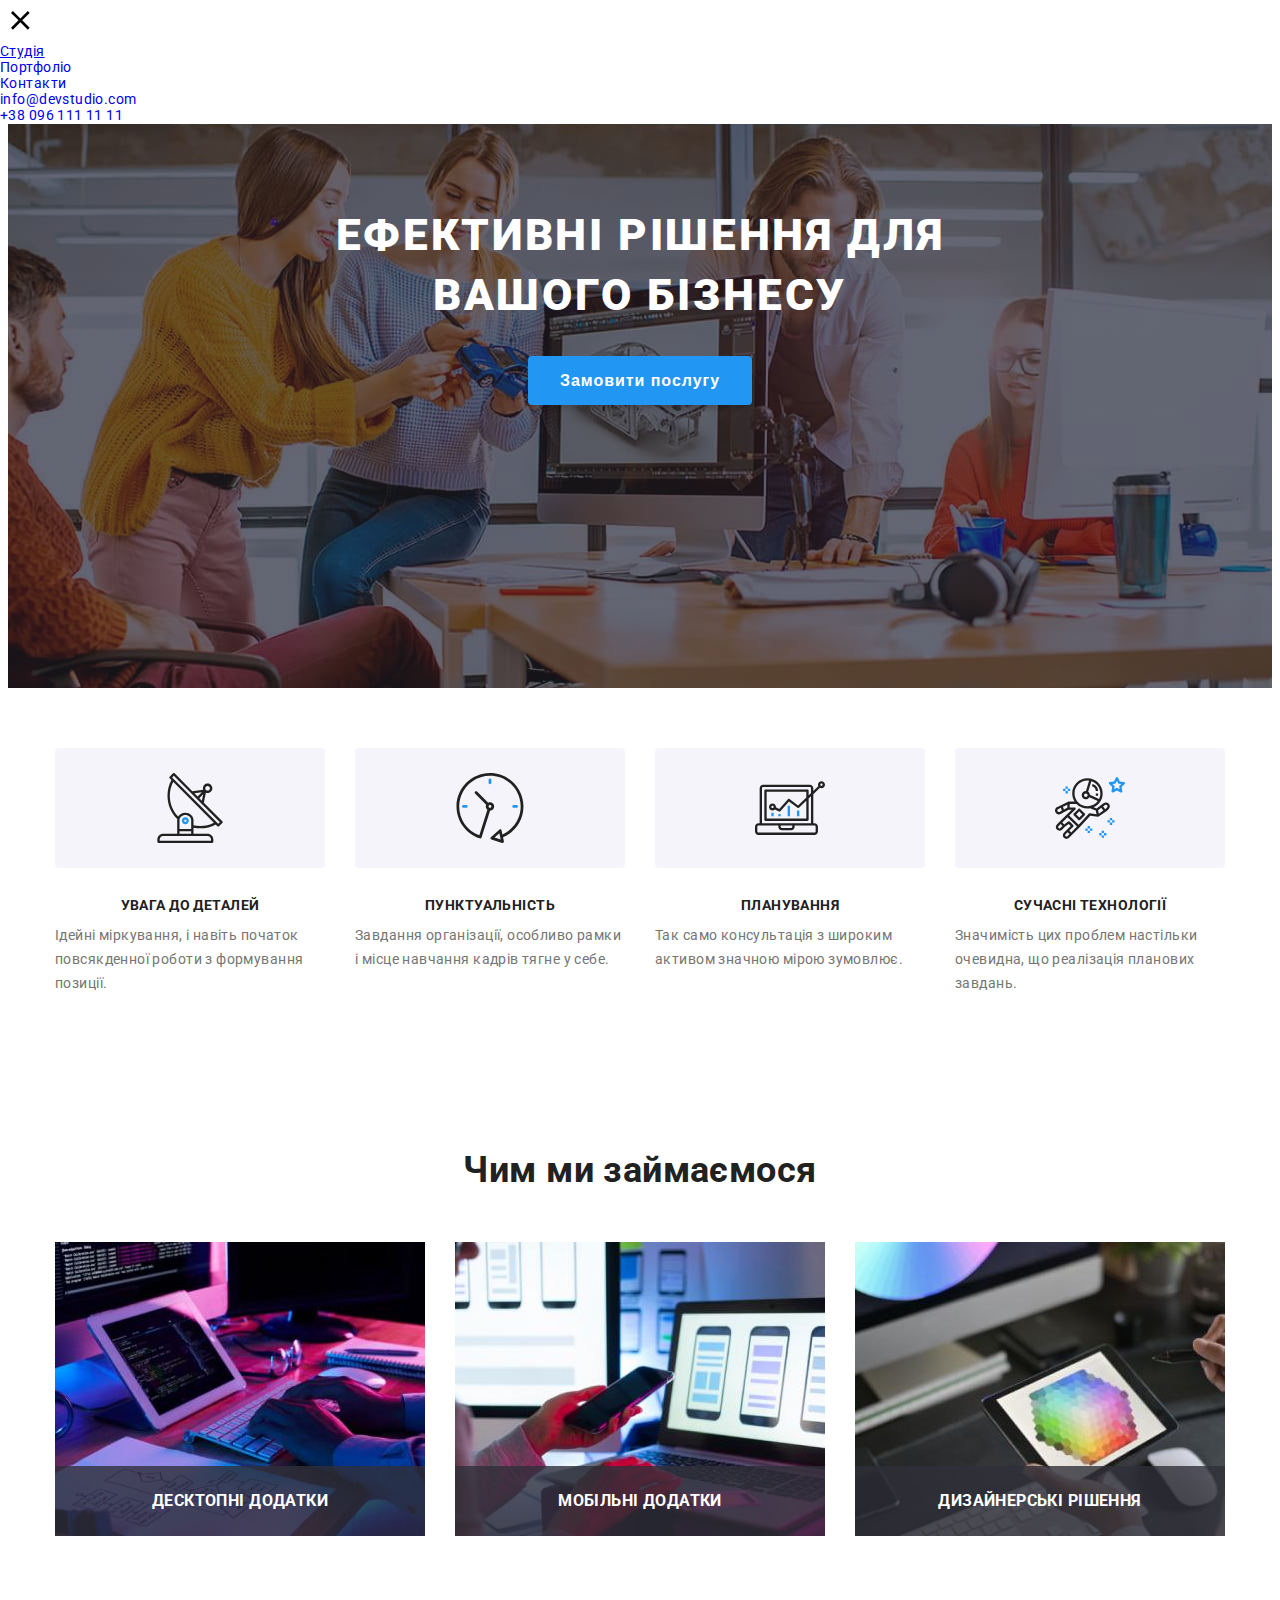
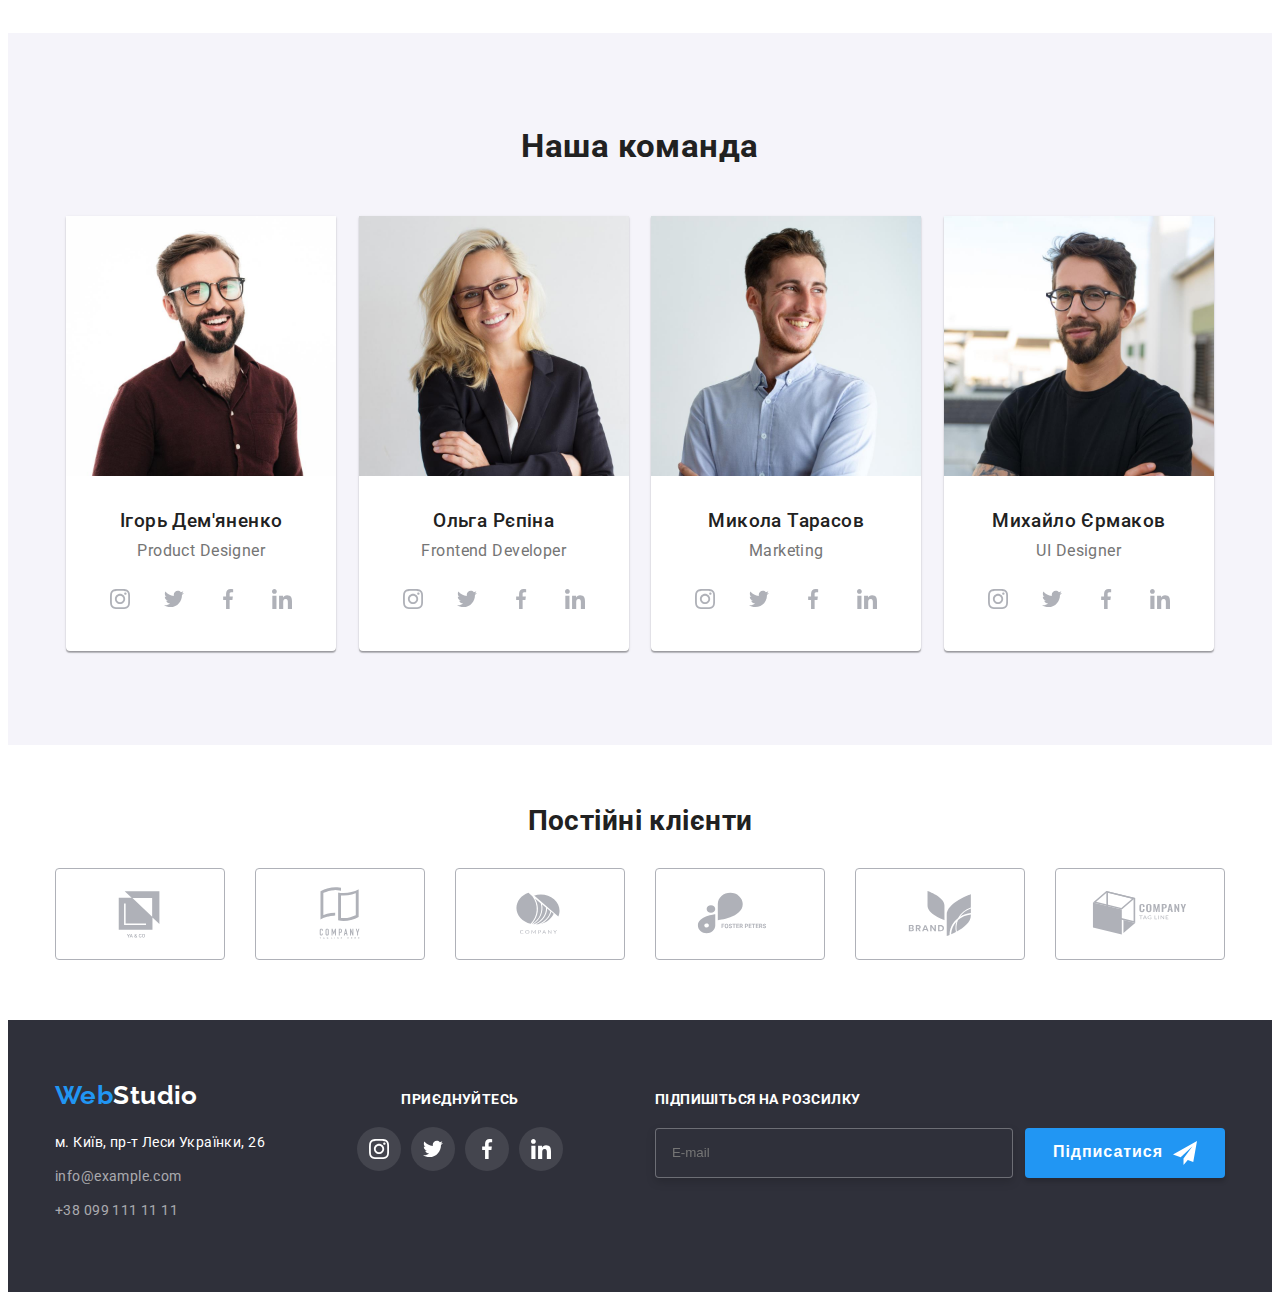
==== commit ff2e5b97: "commit" ====
--- a/index.html
+++ b/index.html
@@ -21,12 +21,25 @@
     <link rel="stylesheet" href="./css/main.min.css" />
   </head>
   <body>
-    <!-- <header class="header">
+    <header class="header">
       <div class="container header__container__nav">
         <nav class="header__nav">
           <a href="./index.html" class="header__logo link">
             <span class="header__logo__firstp">Web</span>Studio
           </a>
+          <button type="button" class="header__menu__btn js-open-menu">
+            <svg
+              class="header__menu__btn__icon"
+              aria-label="перемикач мобільного меню"
+              width="40"
+              height="40"
+            >
+              <use
+                href="./images/icons/symbol-defs.svg#icon-menu"
+                class="menu__btn__icon__open"
+              ></use>
+            </svg>
+          </button>
           <ul class="header__list list">
             <li class="header__item">
               <a href="./index.html" class="header__link link active_page">Студія</a>
@@ -58,7 +71,41 @@
           </li>
         </ul>
       </div>
-    </header> -->
+      <div class="header__mobile__menu js-menu-container" id="mobile-menu">
+        <button class="header__menu__btn js-close-menu">
+          <svg
+            class="header__menu__btn__icon"
+            aria-label="перемикач мобільного меню"
+            width="40"
+            height="40"
+          >
+            <use
+              href="./images/icons/symbol-defs.svg#icon-close"
+              class="menu__btn__icon__close"
+            ></use>
+          </svg>
+        </button>
+        <ul class="list">
+          <li class="">
+            <a href="./index.html" class="">Студія</a>
+          </li>
+          <li class="">
+            <a href="./portfolio.html" class="link">Портфоліо</a>
+          </li>
+          <li class="">
+            <a href="#" class="link">Контакти</a>
+          </li>
+        </ul>
+        <ul class="list">
+          <li class="">
+            <a href="mailto:info@devstudio.com" class="link"> info@devstudio.com</a>
+          </li>
+          <li class="">
+            <a href="tel:+380961111111" class="link">+38 096 111 11 11</a>
+          </li>
+        </ul>
+      </div>
+    </header>
     <main class="main">
       <section class="hero">
         <div class="container">
@@ -543,5 +590,6 @@
       </div>
     </div> -->
     <script src="./js/model.js"></script>
+    <script src="./js/mobile-menu.js"></script>
   </body>
 </html>
--- a/css/main.min.css
+++ b/css/main.min.css
@@ -1 +1 @@
-html{-webkit-box-sizing:border-box;box-sizing:border-box}*,*::after,*::before{-webkit-box-sizing:border-box;box-sizing:border-box}h1,h2,h3,h4,ul,p,b,input,textarea{margin-bottom:0;margin-top:0;padding:0}:root{--primary-background-color: #FFFFFF;--second-primary-background: #2F303A;--background-section-color: #F5F4FA;--background-color: #757575;--accent-color: #2196F3;--primary-text-white: #FFFFFF;--primary-text-black: #212121;--second-text-gray: #757575;--second-text-gray-alfa-chenel: rgba(255, 255, 255, 0.6);--border-color: #EEEEEE;--border-bottom-color-header: #ECECEC;--background-button-hover: #188CE8;--features-title-background-before: #F5F4FA;--clients-link-color: #AFB1B8;--team-link-color: #AFB1B8;--background-soc-link-footer: rgba(255, 255, 255, 0.1);--background-gallery-item-hover: rgba(33, 150, 243, 0.9);--background-backdrop: rgba(0, 0, 0, 0.2);--background-modal-window: #FFFFFF;--background-case_bloc_title: rgba(47, 48, 58, 0.8)}body{font-size:14px;font-family:"Roboto",sans-serif;line-height:1.14;letter-spacing:.03em;color:var(--second-text-gray);background-color:var(--primary-background-color);padding-top:80px}img{width:100%;max-width:100%;height:auto}.link{text-decoration:none}.list{list-style-type:none}.hidden_title{position:absolute;white-space:nowrap;width:1px;height:1px;overflow:hidden;border:0;padding:0;clip:rect(0 0 0 0);-webkit-clip-path:inset(50%);clip-path:inset(50%);margin:-1px}.container{padding-left:15px;padding-right:15px;margin:0 auto;width:100%;max-width:100%}@media screen and (min-width: 480px){.container{width:480px}}@media screen and (min-width: 768px){.container{width:768px}}@media screen and (min-width: 1200px){.container{width:1200px}}.active_page{color:var(--accent-color)}.active_page::after{position:absolute;content:"";width:100%;height:4px;left:0px;top:77px;background:var(--accent-color);border-radius:2px}.hero{background-color:var(--second-primary-background);width:100%;min-height:400px;padding-top:118px;margin-left:auto;margin-right:auto;background-image:-webkit-gradient(linear, left top, left bottom, from(rgba(47, 48, 58, 0.4)), to(rgba(47, 48, 58, 0.4))),url("../images/img-hero-mobile.jpg");background-image:linear-gradient(rgba(47, 48, 58, 0.4), rgba(47, 48, 58, 0.4)),url("../images/img-hero-mobile.jpg");background-position:center}.hero__title{font-weight:900;font-size:26px;line-height:1.61;text-align:center;letter-spacing:.06em;text-transform:uppercase;color:var(--primary-background-color);max-width:360px;margin-bottom:30px;margin-left:auto;margin-right:auto}.hero__button{min-width:200px;border-radius:4px;border:rgba(0,0,0,0);padding:10px 32px;-webkit-box-shadow:0px 4px 4px rgba(0,0,0,.15);box-shadow:0px 4px 4px rgba(0,0,0,.15);margin-left:auto;margin-right:auto;font-weight:700;font-size:16px;line-height:1.84;display:-webkit-box;display:-ms-flexbox;display:flex;-webkit-box-align:center;-ms-flex-align:center;align-items:center;text-align:center;letter-spacing:.06em;color:var(--primary-text-white);background-color:var(--accent-color);cursor:pointer;-webkit-transition:color 250ms cubic-bezier(0.4, 0, 0.2, 1),border-radius 250ms cubic-bezier(0.4, 0, 0.2, 1),-webkit-box-shadow 250ms cubic-bezier(0.4, 0, 0.2, 1);transition:color 250ms cubic-bezier(0.4, 0, 0.2, 1),border-radius 250ms cubic-bezier(0.4, 0, 0.2, 1),-webkit-box-shadow 250ms cubic-bezier(0.4, 0, 0.2, 1);transition:color 250ms cubic-bezier(0.4, 0, 0.2, 1),box-shadow 250ms cubic-bezier(0.4, 0, 0.2, 1),border-radius 250ms cubic-bezier(0.4, 0, 0.2, 1);transition:color 250ms cubic-bezier(0.4, 0, 0.2, 1),box-shadow 250ms cubic-bezier(0.4, 0, 0.2, 1),border-radius 250ms cubic-bezier(0.4, 0, 0.2, 1),-webkit-box-shadow 250ms cubic-bezier(0.4, 0, 0.2, 1)}.hero__button:hover,.hero__button:focus{background:var(--background-button-hover);-webkit-box-shadow:0px 4px 4px rgba(0,0,0,.15);box-shadow:0px 4px 4px rgba(0,0,0,.15);border-radius:4px}@media screen and (min-width: 480px){.hero{width:480px;background-repeat:no-repeat}}@media screen and (min-width: 768px){.hero{width:768px;background-image:-webkit-gradient(linear, left top, left bottom, from(rgba(47, 48, 58, 0.4)), to(rgba(47, 48, 58, 0.4))),url(../images/img-hero-tablet.jpg);background-image:linear-gradient(rgba(47, 48, 58, 0.4), rgba(47, 48, 58, 0.4)),url(../images/img-hero-tablet.jpg)}}@media screen and (min-width: 1200px){.hero{width:100%;height:600px;background-image:-webkit-gradient(linear, left top, left bottom, from(rgba(47, 48, 58, 0.4)), to(rgba(47, 48, 58, 0.4))),url(../images/img-hero-desk.jpg);background-image:linear-gradient(rgba(47, 48, 58, 0.4), rgba(47, 48, 58, 0.4)),url(../images/img-hero-desk.jpg);background-position:center;margin-left:auto;margin-right:auto}.hero__title{font-size:44px;line-height:1.36;max-width:696px;margin-left:auto;margin-right:auto}}@media screen and (min-width: 1600px){.hero{width:1600px;height:600px;background-image:-webkit-gradient(linear, left top, left bottom, from(rgba(47, 48, 58, 0.4)), to(rgba(47, 48, 58, 0.4))),url(../images/img-hero-desk.jpg);background-image:linear-gradient(rgba(47, 48, 58, 0.4), rgba(47, 48, 58, 0.4)),url(../images/img-hero-desk.jpg)}}.features__list{margin-left:auto;margin-right:auto;padding-top:30px;padding-bottom:30px}.features__list__item{display:-webkit-box;display:-ms-flexbox;display:flex;-webkit-box-orient:vertical;-webkit-box-direction:normal;-ms-flex-direction:column;flex-direction:column;margin-bottom:30px}.features__icon__svg{display:-webkit-box;display:-ms-flexbox;display:flex;height:120px;background:var(--features-title-background-before);border-radius:4px;-webkit-box-align:center;-ms-flex-align:center;align-items:center;-ms-flex-pack:distribute;justify-content:space-around;margin-bottom:30px}.features__title{display:inline-block;font-weight:700;font-size:14px;line-height:1.14;letter-spacing:.03em;text-transform:uppercase;color:var(--primary-text-black);margin-bottom:10px;margin-left:auto;margin-right:auto}.features__description{line-height:1.71}@media screen and (min-width: 768px){.features__list{display:-webkit-box;display:-ms-flexbox;display:flex;-ms-flex-wrap:wrap;flex-wrap:wrap;-webkit-box-pack:justify;-ms-flex-pack:justify;justify-content:space-between;padding-top:60px;padding-bottom:60px}.features__list__item{display:-webkit-box;display:-ms-flexbox;display:flex;-webkit-box-orient:vertical;-webkit-box-direction:normal;-ms-flex-direction:column;flex-direction:column;margin-bottom:60px;width:354px}.features__list .features__list__item:nth-child(n+3){margin-bottom:0}}@media screen and (min-width: 1200px){.features__list{display:-webkit-box;display:-ms-flexbox;display:flex;-ms-flex-wrap:nowrap;flex-wrap:nowrap;-webkit-box-pack:justify;-ms-flex-pack:justify;justify-content:space-between;padding-top:60px;padding-bottom:60px}.features__list__item{display:-webkit-box;display:-ms-flexbox;display:flex;-webkit-box-orient:vertical;-webkit-box-direction:normal;-ms-flex-direction:column;flex-direction:column;margin-bottom:0;width:270px}}.case{display:none}@media screen and (min-width: 1200px){.case{display:-webkit-box;display:-ms-flexbox;display:flex;padding-top:94px;padding-bottom:94px}.case__list{display:-webkit-box;display:-ms-flexbox;display:flex;-ms-flex-wrap:wrap;flex-wrap:wrap}.case__list__item{margin-right:30px}.case__list__item:nth-child(3n){margin-right:0}.case__title{font-weight:700;font-size:36px;line-height:1.16;text-align:center;color:var(--primary-text-black);margin-bottom:50px}.case__list__item__wrapper{display:block;position:relative}.case__position__bloc{position:absolute;bottom:3px;left:0;width:100%;min-height:70px;background:var(--background-case_bloc_title)}.case__position__bloc__title{position:absolute;top:50%;left:50%;-webkit-transform:translate(-50%, -50%);transform:translate(-50%, -50%);font-weight:700;line-height:1.14;text-transform:uppercase;color:var(--primary-text-white);white-space:nowrap}}.team_first_title{font-weight:700;font-size:28px;line-height:1.17;text-align:center;color:var(--primary-text-black);margin-bottom:30px}.team_list{display:-webkit-box;display:-ms-flexbox;display:flex;-ms-flex-wrap:wrap;flex-wrap:wrap}.team{background-color:var(--background-section-color)}.team_item{background-color:var(--primary-background-color);width:100%;-webkit-box-shadow:0px 1px 3px rgba(0,0,0,.12),0px 1px 1px rgba(0,0,0,.14),0px 2px 1px rgba(0,0,0,.2);box-shadow:0px 1px 3px rgba(0,0,0,.12),0px 1px 1px rgba(0,0,0,.14),0px 2px 1px rgba(0,0,0,.2);border-radius:0px 0px 4px 4px;margin-bottom:30px}.team .team_item:last-child{margin-bottom:60px}.team_text{padding:30px 32px 30px 32px}.team_title{font-weight:500;font-size:19px;line-height:1.18;text-align:center;color:var(--primary-text-black);margin-bottom:10px}.team_position{font-size:16px;line-height:1.18;text-align:center;margin-bottom:16px}.team_soc{display:-webkit-box;display:-ms-flexbox;display:flex;-webkit-box-pack:center;-ms-flex-pack:center;justify-content:center;gap:10px}.team_soc_link{display:-webkit-box;display:-ms-flexbox;display:flex;width:44px;height:44px;border-radius:50%;-webkit-box-align:center;-ms-flex-align:center;align-items:center;-webkit-box-pack:center;-ms-flex-pack:center;justify-content:center;color:var(--team-link-color);fill:currentColor;-webkit-transition:color 250ms cubic-bezier(0.4, 0, 0.2, 1),background-color 250ms cubic-bezier(0.4, 0, 0.2, 1);transition:color 250ms cubic-bezier(0.4, 0, 0.2, 1),background-color 250ms cubic-bezier(0.4, 0, 0.2, 1)}.team_soc_link:hover,.team_soc_link:focus{background-color:var(--accent-color);color:var(--primary-text-white)}@media screen and (min-width: 768px){.team{padding-top:60px;padding-bottom:60px}.team_list{display:-webkit-box;display:-ms-flexbox;display:flex;-ms-flex-wrap:wrap;flex-wrap:wrap;-ms-flex-pack:distribute;justify-content:space-around}.team_list .team_item{width:354px}.team_list .team_item:nth-child(n+3){margin-bottom:0}}@media screen and (min-width: 1200px){.team{padding-top:94px;padding-bottom:94px}.team_first_title{font-size:33px;line-height:1.16;margin-bottom:50px}.team_list{display:-webkit-box;display:-ms-flexbox;display:flex;-ms-flex-wrap:nowrap;flex-wrap:nowrap;-ms-flex-pack:distribute;justify-content:space-around}.team_list .team_item{width:270px;margin-bottom:0}}.clients{padding-top:60px;padding-bottom:60px}.clients_title{font-weight:700;font-size:28px;line-height:1.17;text-align:center;color:#212121;margin-bottom:30px}.clients_list{margin-left:-15px;margin-right:-15px;display:-webkit-box;display:-ms-flexbox;display:flex;-ms-flex-wrap:wrap;flex-wrap:wrap;-webkit-box-pack:center;-ms-flex-pack:center;justify-content:center}.clients_item{margin-bottom:30px;margin-left:15px;margin-right:15px}.clients_item:last-child{margin-bottom:0}.clients_link{display:-webkit-box;display:-ms-flexbox;display:flex;width:210px;height:92px;border:1px solid var(--clients-link-color);border-radius:4px;-webkit-box-align:center;-ms-flex-align:center;align-items:center;-ms-flex-pack:distribute;justify-content:space-around;color:var(--team-link-color);fill:currentColor;-webkit-transition:color 250ms cubic-bezier(0.4, 0, 0.2, 1),border 250ms cubic-bezier(0.4, 0, 0.2, 1);transition:color 250ms cubic-bezier(0.4, 0, 0.2, 1),border 250ms cubic-bezier(0.4, 0, 0.2, 1)}.clients_link:hover,.clients_link:focus{border:1px solid var(--accent-color);color:var(--accent-color)}@media screen and (min-width: 480px){.clients_item:nth-child(n+5){margin-bottom:0}.clients_list{-ms-flex-pack:distribute;justify-content:space-around}}@media screen and (min-width: 768px){.clients_item:nth-child(n+4){margin-bottom:0}.clients_link{width:226px}}@media screen and (min-width: 1200px){.clients_item{margin-bottom:0}.clients_link{width:170px}}.footer{background-color:var(--second-primary-background);padding:60px 0}.address_section{text-align:center;margin-bottom:60px}.footer_logo{display:block;font-family:"Raleway",sans-serif;font-weight:700;font-size:26px;line-height:1.19;color:var(--primary-text-white);margin-bottom:20px}.footer_logo_firstp{color:var(--accent-color)}.address_map{font-style:normal;line-height:1.71;color:var(--primary-text-white);-webkit-transition:color 250ms cubic-bezier(0.4, 0, 0.2, 1);transition:color 250ms cubic-bezier(0.4, 0, 0.2, 1)}.address_link{font-style:normal;line-height:1.71;color:var(--second-text-gray-alfa-chenel);-webkit-transition:color 250ms cubic-bezier(0.4, 0, 0.2, 1);transition:color 250ms cubic-bezier(0.4, 0, 0.2, 1)}.address_item{margin-bottom:10px}.address_map:hover,.address_map:focus,.address_link:hover,.address_link:focus{color:var(--accent-color)}.footer_title_soc{font-weight:700;line-height:16px;text-transform:uppercase;color:var(--primary-text-white);margin-bottom:20px;text-align:center}.footer_list_soc{display:-webkit-box;display:-ms-flexbox;display:flex;gap:10px;margin-bottom:60px;-webkit-box-pack:center;-ms-flex-pack:center;justify-content:center}.footer_soc_link{display:-webkit-box;display:-ms-flexbox;display:flex;width:44px;height:44px;background:var(--background-soc-link-footer);border-radius:50%;-webkit-box-align:center;-ms-flex-align:center;align-items:center;-ms-flex-pack:distribute;justify-content:space-around;color:var(--primary-background-color);fill:currentColor;-webkit-transition:background-color 250ms cubic-bezier(0.4, 0, 0.2, 1);transition:background-color 250ms cubic-bezier(0.4, 0, 0.2, 1)}.footer_soc_link:hover,.footer_soc_link:focus{background-color:var(--accent-color)}.bloc_form_subscription{text-align:center}.title_subscription{font-weight:700;font-size:14px;line-height:1.14;letter-spacing:.03em;text-transform:uppercase;color:var(--primary-text-white);margin-bottom:20px}.email_subscription{width:100%;padding:15px 16px;border:1px solid rgba(255,255,255,.3);-webkit-filter:drop-shadow(0px 4px 4px rgba(0, 0, 0, 0.15));filter:drop-shadow(0px 4px 4px rgba(0, 0, 0, 0.15));border-radius:4px;background-color:var(--second-primary-background);margin-bottom:20px}.buttom_subscription{padding:10px 28px;min-height:50px;background:var(--accent-color);-webkit-box-shadow:0px 4px 4px rgba(0,0,0,.15);box-shadow:0px 4px 4px rgba(0,0,0,.15);border-radius:4px;border:rgba(0,0,0,0);font-weight:700;font-size:16px;line-height:.53;display:-webkit-box;display:-ms-flexbox;display:flex;-webkit-box-align:center;-ms-flex-align:center;align-items:center;text-align:center;letter-spacing:.06em;cursor:pointer;color:var(--primary-text-white);-webkit-transition:color 250ms cubic-bezier(0.4, 0, 0.2, 1),border-radius 250ms cubic-bezier(0.4, 0, 0.2, 1),-webkit-box-shadow 250ms cubic-bezier(0.4, 0, 0.2, 1);transition:color 250ms cubic-bezier(0.4, 0, 0.2, 1),border-radius 250ms cubic-bezier(0.4, 0, 0.2, 1),-webkit-box-shadow 250ms cubic-bezier(0.4, 0, 0.2, 1);transition:color 250ms cubic-bezier(0.4, 0, 0.2, 1),box-shadow 250ms cubic-bezier(0.4, 0, 0.2, 1),border-radius 250ms cubic-bezier(0.4, 0, 0.2, 1);transition:color 250ms cubic-bezier(0.4, 0, 0.2, 1),box-shadow 250ms cubic-bezier(0.4, 0, 0.2, 1),border-radius 250ms cubic-bezier(0.4, 0, 0.2, 1),-webkit-box-shadow 250ms cubic-bezier(0.4, 0, 0.2, 1);margin-left:auto;margin-right:auto}.buttom_subscription:hover,.buttom_subscription:focus{background:var(--background-button-hover);-webkit-box-shadow:0px 4px 4px rgba(0,0,0,.15);box-shadow:0px 4px 4px rgba(0,0,0,.15);border-radius:4px}.icon_form_button{fill:var(--primary-text-white);margin-left:10px}@media screen and (min-width: 768px){.address_wrapper{display:-webkit-box;display:-ms-flexbox;display:flex;-webkit-box-align:baseline;-ms-flex-align:baseline;align-items:baseline;padding-left:61px;padding-right:74px;-webkit-box-pack:justify;-ms-flex-pack:justify;justify-content:space-between;margin-bottom:60px}.address_section{display:block;width:232px;-webkit-box-orient:horizontal;-webkit-box-direction:normal;-ms-flex-direction:row;flex-direction:row;margin-bottom:0}.address_soc_link{display:-webkit-box;display:-ms-flexbox;display:flex;-webkit-box-orient:vertical;-webkit-box-direction:normal;-ms-flex-direction:column;flex-direction:column;width:206px}.footer_list_soc{margin-bottom:0}.email_subscription{width:450px}}@media screen and (min-width: 1200px){.container_footer{display:-webkit-box;display:-ms-flexbox;display:flex;-webkit-box-orient:horizontal;-webkit-box-direction:normal;-ms-flex-direction:row;flex-direction:row;-webkit-box-pack:justify;-ms-flex-pack:justify;justify-content:space-between;-webkit-box-align:baseline;-ms-flex-align:baseline;align-items:baseline}.address_wrapper{padding:0;margin-bottom:0;-webkit-box-pack:left;-ms-flex-pack:left;justify-content:left}.address_section{margin-right:70px;text-align:start}.bloc_form_subscription{text-align:start}.buttom_subscription{margin-left:0;margin-right:0}.form_subscription{display:-webkit-box;display:-ms-flexbox;display:flex}.email_subscription{margin-bottom:0;width:358px;margin-right:12px}}/*# sourceMappingURL=main.min.css.map */+html{-webkit-box-sizing:border-box;box-sizing:border-box}*,*::after,*::before{-webkit-box-sizing:border-box;box-sizing:border-box}h1,h2,h3,h4,ul,p,b,input,textarea{margin-bottom:0;margin-top:0;padding:0}:root{--primary-background-color: #FFFFFF;--second-primary-background: #2F303A;--background-section-color: #F5F4FA;--background-color: #757575;--accent-color: #2196F3;--primary-text-white: #FFFFFF;--primary-text-black: #212121;--second-text-gray: #757575;--second-text-gray-alfa-chenel: rgba(255, 255, 255, 0.6);--border-color: #EEEEEE;--border-bottom-color-header: #ECECEC;--background-button-hover: #188CE8;--features-title-background-before: #F5F4FA;--clients-link-color: #AFB1B8;--team-link-color: #AFB1B8;--background-soc-link-footer: rgba(255, 255, 255, 0.1);--background-gallery-item-hover: rgba(33, 150, 243, 0.9);--background-backdrop: rgba(0, 0, 0, 0.2);--background-modal-window: #FFFFFF;--background-case_bloc_title: rgba(47, 48, 58, 0.8)}body{font-size:14px;font-family:"Roboto",sans-serif;line-height:1.14;letter-spacing:.03em;color:var(--second-text-gray);background-color:var(--primary-background-color);padding-top:60px}img{width:100%;max-width:100%;height:auto}.link{text-decoration:none}.list{list-style-type:none}@media screen and (min-width: 768px){body{padding-top:80px}}@media screen and (min-width: 1200px){body{padding-top:80px}}.hidden_title{position:absolute;white-space:nowrap;width:1px;height:1px;overflow:hidden;border:0;padding:0;clip:rect(0 0 0 0);-webkit-clip-path:inset(50%);clip-path:inset(50%);margin:-1px}.container{padding-left:15px;padding-right:15px;margin:0 auto;width:100%;max-width:100%}@media screen and (min-width: 480px){.container{width:480px}}@media screen and (min-width: 768px){.container{width:768px}}@media screen and (min-width: 1200px){.container{width:1200px}}.header{position:fixed;z-index:2;top:0;left:0;background-color:var(--primary-background-color);border-bottom:1px solid var(--border-bottom-color-header);width:100%}.header__nav{display:-webkit-box;display:-ms-flexbox;display:flex;-webkit-box-align:center;-ms-flex-align:center;align-items:center;padding-left:15px;padding-right:15px;padding:10px 15px}.header__logo{font-family:"Raleway",sans-serif;font-weight:700;font-size:24px;line-height:1.16;color:var(--primary-text-black);display:block}.header__logo__firstp{color:var(--accent-color)}.header__menu__btn{display:-webkit-inline-box;display:-ms-inline-flexbox;display:inline-flex;margin:0;padding:0;border:none;background-color:rgba(0,0,0,0);margin-left:auto;cursor:pointer}.header__mobile__menu{position:absolute;top:0;left:0;width:100vw;background-color:var(--primary-background-color)}.header__list,.header__contacts__list{display:none}.active_page{display:none}@media screen and (min-width: 768px){.active_page{color:var(--accent-color)}.active_page::after{position:absolute;content:"";width:100%;height:4px;left:0px;top:77px;background:var(--accent-color);border-radius:2px}}@media screen and (min-width: 1200px){.active_page{color:var(--accent-color)}.active_page::after{position:absolute;content:"";width:100%;height:4px;left:0px;top:77px;background:var(--accent-color);border-radius:2px}}.hero{background-color:var(--second-primary-background);width:100%;min-height:400px;padding-top:118px;margin-left:auto;margin-right:auto;background-image:-webkit-gradient(linear, left top, left bottom, from(rgba(47, 48, 58, 0.4)), to(rgba(47, 48, 58, 0.4))),url("../images/img-hero-mobile.jpg");background-image:linear-gradient(rgba(47, 48, 58, 0.4), rgba(47, 48, 58, 0.4)),url("../images/img-hero-mobile.jpg");background-position:center}.hero__title{font-weight:900;font-size:26px;line-height:1.61;text-align:center;letter-spacing:.06em;text-transform:uppercase;color:var(--primary-background-color);max-width:360px;margin-bottom:30px;margin-left:auto;margin-right:auto}.hero__button{min-width:200px;border-radius:4px;border:rgba(0,0,0,0);padding:10px 32px;-webkit-box-shadow:0px 4px 4px rgba(0,0,0,.15);box-shadow:0px 4px 4px rgba(0,0,0,.15);margin-left:auto;margin-right:auto;font-weight:700;font-size:16px;line-height:1.84;display:-webkit-box;display:-ms-flexbox;display:flex;-webkit-box-align:center;-ms-flex-align:center;align-items:center;text-align:center;letter-spacing:.06em;color:var(--primary-text-white);background-color:var(--accent-color);cursor:pointer;-webkit-transition:color 250ms cubic-bezier(0.4, 0, 0.2, 1),border-radius 250ms cubic-bezier(0.4, 0, 0.2, 1),-webkit-box-shadow 250ms cubic-bezier(0.4, 0, 0.2, 1);transition:color 250ms cubic-bezier(0.4, 0, 0.2, 1),border-radius 250ms cubic-bezier(0.4, 0, 0.2, 1),-webkit-box-shadow 250ms cubic-bezier(0.4, 0, 0.2, 1);transition:color 250ms cubic-bezier(0.4, 0, 0.2, 1),box-shadow 250ms cubic-bezier(0.4, 0, 0.2, 1),border-radius 250ms cubic-bezier(0.4, 0, 0.2, 1);transition:color 250ms cubic-bezier(0.4, 0, 0.2, 1),box-shadow 250ms cubic-bezier(0.4, 0, 0.2, 1),border-radius 250ms cubic-bezier(0.4, 0, 0.2, 1),-webkit-box-shadow 250ms cubic-bezier(0.4, 0, 0.2, 1)}.hero__button:hover,.hero__button:focus{background:var(--background-button-hover);-webkit-box-shadow:0px 4px 4px rgba(0,0,0,.15);box-shadow:0px 4px 4px rgba(0,0,0,.15);border-radius:4px}@media screen and (min-width: 480px){.hero{width:480px;background-repeat:no-repeat}}@media screen and (min-width: 768px){.hero{width:768px;background-image:-webkit-gradient(linear, left top, left bottom, from(rgba(47, 48, 58, 0.4)), to(rgba(47, 48, 58, 0.4))),url(../images/img-hero-tablet.jpg);background-image:linear-gradient(rgba(47, 48, 58, 0.4), rgba(47, 48, 58, 0.4)),url(../images/img-hero-tablet.jpg)}}@media screen and (min-width: 1200px){.hero{width:100%;height:600px;background-image:-webkit-gradient(linear, left top, left bottom, from(rgba(47, 48, 58, 0.4)), to(rgba(47, 48, 58, 0.4))),url(../images/img-hero-desk.jpg);background-image:linear-gradient(rgba(47, 48, 58, 0.4), rgba(47, 48, 58, 0.4)),url(../images/img-hero-desk.jpg);background-position:center;margin-left:auto;margin-right:auto}.hero__title{font-size:44px;line-height:1.36;max-width:696px;margin-left:auto;margin-right:auto}}@media screen and (min-width: 1600px){.hero{width:1600px;height:600px;background-image:-webkit-gradient(linear, left top, left bottom, from(rgba(47, 48, 58, 0.4)), to(rgba(47, 48, 58, 0.4))),url(../images/img-hero-desk.jpg);background-image:linear-gradient(rgba(47, 48, 58, 0.4), rgba(47, 48, 58, 0.4)),url(../images/img-hero-desk.jpg)}}.features__list{margin-left:auto;margin-right:auto;padding-top:30px;padding-bottom:30px}.features__list__item{display:-webkit-box;display:-ms-flexbox;display:flex;-webkit-box-orient:vertical;-webkit-box-direction:normal;-ms-flex-direction:column;flex-direction:column;margin-bottom:30px}.features__icon__svg{display:-webkit-box;display:-ms-flexbox;display:flex;height:120px;background:var(--features-title-background-before);border-radius:4px;-webkit-box-align:center;-ms-flex-align:center;align-items:center;-ms-flex-pack:distribute;justify-content:space-around;margin-bottom:30px}.features__title{display:inline-block;font-weight:700;font-size:14px;line-height:1.14;letter-spacing:.03em;text-transform:uppercase;color:var(--primary-text-black);margin-bottom:10px;margin-left:auto;margin-right:auto}.features__description{line-height:1.71}@media screen and (min-width: 768px){.features__list{display:-webkit-box;display:-ms-flexbox;display:flex;-ms-flex-wrap:wrap;flex-wrap:wrap;-webkit-box-pack:justify;-ms-flex-pack:justify;justify-content:space-between;padding-top:60px;padding-bottom:60px}.features__list__item{display:-webkit-box;display:-ms-flexbox;display:flex;-webkit-box-orient:vertical;-webkit-box-direction:normal;-ms-flex-direction:column;flex-direction:column;margin-bottom:60px;width:354px}.features__list .features__list__item:nth-child(n+3){margin-bottom:0}}@media screen and (min-width: 1200px){.features__list{display:-webkit-box;display:-ms-flexbox;display:flex;-ms-flex-wrap:nowrap;flex-wrap:nowrap;-webkit-box-pack:justify;-ms-flex-pack:justify;justify-content:space-between;padding-top:60px;padding-bottom:60px}.features__list__item{display:-webkit-box;display:-ms-flexbox;display:flex;-webkit-box-orient:vertical;-webkit-box-direction:normal;-ms-flex-direction:column;flex-direction:column;margin-bottom:0;width:270px}}.case{display:none}@media screen and (min-width: 1200px){.case{display:-webkit-box;display:-ms-flexbox;display:flex;padding-top:94px;padding-bottom:94px}.case__list{display:-webkit-box;display:-ms-flexbox;display:flex;-ms-flex-wrap:wrap;flex-wrap:wrap}.case__list__item{margin-right:30px}.case__list__item:nth-child(3n){margin-right:0}.case__title{font-weight:700;font-size:36px;line-height:1.16;text-align:center;color:var(--primary-text-black);margin-bottom:50px}.case__list__item__wrapper{display:block;position:relative}.case__position__bloc{position:absolute;bottom:3px;left:0;width:100%;min-height:70px;background:var(--background-case_bloc_title)}.case__position__bloc__title{position:absolute;top:50%;left:50%;-webkit-transform:translate(-50%, -50%);transform:translate(-50%, -50%);font-weight:700;line-height:1.14;text-transform:uppercase;color:var(--primary-text-white);white-space:nowrap}}.team_first_title{font-weight:700;font-size:28px;line-height:1.17;text-align:center;color:var(--primary-text-black);margin-bottom:30px}.team_list{display:-webkit-box;display:-ms-flexbox;display:flex;-ms-flex-wrap:wrap;flex-wrap:wrap}.team{background-color:var(--background-section-color)}.team_item{background-color:var(--primary-background-color);width:100%;-webkit-box-shadow:0px 1px 3px rgba(0,0,0,.12),0px 1px 1px rgba(0,0,0,.14),0px 2px 1px rgba(0,0,0,.2);box-shadow:0px 1px 3px rgba(0,0,0,.12),0px 1px 1px rgba(0,0,0,.14),0px 2px 1px rgba(0,0,0,.2);border-radius:0px 0px 4px 4px;margin-bottom:30px}.team .team_item:last-child{margin-bottom:60px}.team_text{padding:30px 32px 30px 32px}.team_title{font-weight:500;font-size:19px;line-height:1.18;text-align:center;color:var(--primary-text-black);margin-bottom:10px}.team_position{font-size:16px;line-height:1.18;text-align:center;margin-bottom:16px}.team_soc{display:-webkit-box;display:-ms-flexbox;display:flex;-webkit-box-pack:center;-ms-flex-pack:center;justify-content:center;gap:10px}.team_soc_link{display:-webkit-box;display:-ms-flexbox;display:flex;width:44px;height:44px;border-radius:50%;-webkit-box-align:center;-ms-flex-align:center;align-items:center;-webkit-box-pack:center;-ms-flex-pack:center;justify-content:center;color:var(--team-link-color);fill:currentColor;-webkit-transition:color 250ms cubic-bezier(0.4, 0, 0.2, 1),background-color 250ms cubic-bezier(0.4, 0, 0.2, 1);transition:color 250ms cubic-bezier(0.4, 0, 0.2, 1),background-color 250ms cubic-bezier(0.4, 0, 0.2, 1)}.team_soc_link:hover,.team_soc_link:focus{background-color:var(--accent-color);color:var(--primary-text-white)}@media screen and (min-width: 768px){.team{padding-top:60px;padding-bottom:60px}.team_list{display:-webkit-box;display:-ms-flexbox;display:flex;-ms-flex-wrap:wrap;flex-wrap:wrap;-ms-flex-pack:distribute;justify-content:space-around}.team_list .team_item{width:354px}.team_list .team_item:nth-child(n+3){margin-bottom:0}}@media screen and (min-width: 1200px){.team{padding-top:94px;padding-bottom:94px}.team_first_title{font-size:33px;line-height:1.16;margin-bottom:50px}.team_list{display:-webkit-box;display:-ms-flexbox;display:flex;-ms-flex-wrap:nowrap;flex-wrap:nowrap;-ms-flex-pack:distribute;justify-content:space-around}.team_list .team_item{width:270px;margin-bottom:0}}.clients{padding-top:60px;padding-bottom:60px}.clients_title{font-weight:700;font-size:28px;line-height:1.17;text-align:center;color:#212121;margin-bottom:30px}.clients_list{margin-left:-15px;margin-right:-15px;display:-webkit-box;display:-ms-flexbox;display:flex;-ms-flex-wrap:wrap;flex-wrap:wrap;-webkit-box-pack:center;-ms-flex-pack:center;justify-content:center}.clients_item{margin-bottom:30px;margin-left:15px;margin-right:15px}.clients_item:last-child{margin-bottom:0}.clients_link{display:-webkit-box;display:-ms-flexbox;display:flex;width:210px;height:92px;border:1px solid var(--clients-link-color);border-radius:4px;-webkit-box-align:center;-ms-flex-align:center;align-items:center;-ms-flex-pack:distribute;justify-content:space-around;color:var(--team-link-color);fill:currentColor;-webkit-transition:color 250ms cubic-bezier(0.4, 0, 0.2, 1),border 250ms cubic-bezier(0.4, 0, 0.2, 1);transition:color 250ms cubic-bezier(0.4, 0, 0.2, 1),border 250ms cubic-bezier(0.4, 0, 0.2, 1)}.clients_link:hover,.clients_link:focus{border:1px solid var(--accent-color);color:var(--accent-color)}@media screen and (min-width: 480px){.clients_item:nth-child(n+5){margin-bottom:0}.clients_list{-ms-flex-pack:distribute;justify-content:space-around}}@media screen and (min-width: 768px){.clients_item:nth-child(n+4){margin-bottom:0}.clients_link{width:226px}}@media screen and (min-width: 1200px){.clients_item{margin-bottom:0}.clients_link{width:170px}}.footer{background-color:var(--second-primary-background);padding:60px 0}.address_section{text-align:center;margin-bottom:60px}.footer_logo{display:block;font-family:"Raleway",sans-serif;font-weight:700;font-size:26px;line-height:1.19;color:var(--primary-text-white);margin-bottom:20px}.footer_logo_firstp{color:var(--accent-color)}.address_map{font-style:normal;line-height:1.71;color:var(--primary-text-white);-webkit-transition:color 250ms cubic-bezier(0.4, 0, 0.2, 1);transition:color 250ms cubic-bezier(0.4, 0, 0.2, 1)}.address_link{font-style:normal;line-height:1.71;color:var(--second-text-gray-alfa-chenel);-webkit-transition:color 250ms cubic-bezier(0.4, 0, 0.2, 1);transition:color 250ms cubic-bezier(0.4, 0, 0.2, 1)}.address_item{margin-bottom:10px}.address_map:hover,.address_map:focus,.address_link:hover,.address_link:focus{color:var(--accent-color)}.footer_title_soc{font-weight:700;line-height:16px;text-transform:uppercase;color:var(--primary-text-white);margin-bottom:20px;text-align:center}.footer_list_soc{display:-webkit-box;display:-ms-flexbox;display:flex;gap:10px;margin-bottom:60px;-webkit-box-pack:center;-ms-flex-pack:center;justify-content:center}.footer_soc_link{display:-webkit-box;display:-ms-flexbox;display:flex;width:44px;height:44px;background:var(--background-soc-link-footer);border-radius:50%;-webkit-box-align:center;-ms-flex-align:center;align-items:center;-ms-flex-pack:distribute;justify-content:space-around;color:var(--primary-background-color);fill:currentColor;-webkit-transition:background-color 250ms cubic-bezier(0.4, 0, 0.2, 1);transition:background-color 250ms cubic-bezier(0.4, 0, 0.2, 1)}.footer_soc_link:hover,.footer_soc_link:focus{background-color:var(--accent-color)}.bloc_form_subscription{text-align:center}.title_subscription{font-weight:700;font-size:14px;line-height:1.14;letter-spacing:.03em;text-transform:uppercase;color:var(--primary-text-white);margin-bottom:20px}.email_subscription{width:100%;padding:15px 16px;border:1px solid rgba(255,255,255,.3);-webkit-filter:drop-shadow(0px 4px 4px rgba(0, 0, 0, 0.15));filter:drop-shadow(0px 4px 4px rgba(0, 0, 0, 0.15));border-radius:4px;background-color:var(--second-primary-background);margin-bottom:20px}.buttom_subscription{padding:10px 28px;min-height:50px;background:var(--accent-color);-webkit-box-shadow:0px 4px 4px rgba(0,0,0,.15);box-shadow:0px 4px 4px rgba(0,0,0,.15);border-radius:4px;border:rgba(0,0,0,0);font-weight:700;font-size:16px;line-height:.53;display:-webkit-box;display:-ms-flexbox;display:flex;-webkit-box-align:center;-ms-flex-align:center;align-items:center;text-align:center;letter-spacing:.06em;cursor:pointer;color:var(--primary-text-white);-webkit-transition:color 250ms cubic-bezier(0.4, 0, 0.2, 1),border-radius 250ms cubic-bezier(0.4, 0, 0.2, 1),-webkit-box-shadow 250ms cubic-bezier(0.4, 0, 0.2, 1);transition:color 250ms cubic-bezier(0.4, 0, 0.2, 1),border-radius 250ms cubic-bezier(0.4, 0, 0.2, 1),-webkit-box-shadow 250ms cubic-bezier(0.4, 0, 0.2, 1);transition:color 250ms cubic-bezier(0.4, 0, 0.2, 1),box-shadow 250ms cubic-bezier(0.4, 0, 0.2, 1),border-radius 250ms cubic-bezier(0.4, 0, 0.2, 1);transition:color 250ms cubic-bezier(0.4, 0, 0.2, 1),box-shadow 250ms cubic-bezier(0.4, 0, 0.2, 1),border-radius 250ms cubic-bezier(0.4, 0, 0.2, 1),-webkit-box-shadow 250ms cubic-bezier(0.4, 0, 0.2, 1);margin-left:auto;margin-right:auto}.buttom_subscription:hover,.buttom_subscription:focus{background:var(--background-button-hover);-webkit-box-shadow:0px 4px 4px rgba(0,0,0,.15);box-shadow:0px 4px 4px rgba(0,0,0,.15);border-radius:4px}.icon_form_button{fill:var(--primary-text-white);margin-left:10px}@media screen and (min-width: 768px){.address_wrapper{display:-webkit-box;display:-ms-flexbox;display:flex;-webkit-box-align:baseline;-ms-flex-align:baseline;align-items:baseline;padding-left:61px;padding-right:74px;-webkit-box-pack:justify;-ms-flex-pack:justify;justify-content:space-between;margin-bottom:60px}.address_section{display:block;width:232px;-webkit-box-orient:horizontal;-webkit-box-direction:normal;-ms-flex-direction:row;flex-direction:row;margin-bottom:0}.address_soc_link{display:-webkit-box;display:-ms-flexbox;display:flex;-webkit-box-orient:vertical;-webkit-box-direction:normal;-ms-flex-direction:column;flex-direction:column;width:206px}.footer_list_soc{margin-bottom:0}.email_subscription{width:450px}}@media screen and (min-width: 1200px){.container_footer{display:-webkit-box;display:-ms-flexbox;display:flex;-webkit-box-orient:horizontal;-webkit-box-direction:normal;-ms-flex-direction:row;flex-direction:row;-webkit-box-pack:justify;-ms-flex-pack:justify;justify-content:space-between;-webkit-box-align:baseline;-ms-flex-align:baseline;align-items:baseline}.address_wrapper{padding:0;margin-bottom:0;-webkit-box-pack:left;-ms-flex-pack:left;justify-content:left}.address_section{margin-right:70px;text-align:start}.bloc_form_subscription{text-align:start}.buttom_subscription{margin-left:0;margin-right:0}.form_subscription{display:-webkit-box;display:-ms-flexbox;display:flex}.email_subscription{margin-bottom:0;width:358px;margin-right:12px}}.filter_list{margin-bottom:50px;display:-webkit-box;display:-ms-flexbox;display:flex;-webkit-box-pack:center;-ms-flex-pack:center;justify-content:center}.filter_list .filter_item{margin-right:8px}.filter_list:last-child{margin-right:0}.filter_button{font-weight:500;font-size:16px;line-height:1.62;text-align:center;color:var(--primary-text-black);background-color:var(--background-section-color);border-radius:4px;border:var(--accent-color);padding:6px 22px;min-width:75px;-webkit-transition:color 250ms cubic-bezier(0.4, 0, 0.2, 1),cursor 250ms cubic-bezier(0.4, 0, 0.2, 1),background-color 250ms cubic-bezier(0.4, 0, 0.2, 1),-webkit-box-shadow 250ms cubic-bezier(0.4, 0, 0.2, 1);transition:color 250ms cubic-bezier(0.4, 0, 0.2, 1),cursor 250ms cubic-bezier(0.4, 0, 0.2, 1),background-color 250ms cubic-bezier(0.4, 0, 0.2, 1),-webkit-box-shadow 250ms cubic-bezier(0.4, 0, 0.2, 1);transition:box-shadow 250ms cubic-bezier(0.4, 0, 0.2, 1),color 250ms cubic-bezier(0.4, 0, 0.2, 1),cursor 250ms cubic-bezier(0.4, 0, 0.2, 1),background-color 250ms cubic-bezier(0.4, 0, 0.2, 1);transition:box-shadow 250ms cubic-bezier(0.4, 0, 0.2, 1),color 250ms cubic-bezier(0.4, 0, 0.2, 1),cursor 250ms cubic-bezier(0.4, 0, 0.2, 1),background-color 250ms cubic-bezier(0.4, 0, 0.2, 1),-webkit-box-shadow 250ms cubic-bezier(0.4, 0, 0.2, 1)}.filter_button:hover,.filter_button:focus,.filter_button:active{-webkit-box-shadow:0px 3px 1px rgba(0,0,0,.1),0px 1px 2px rgba(0,0,0,.08),0px 2px 2px rgba(0,0,0,.12);box-shadow:0px 3px 1px rgba(0,0,0,.1),0px 1px 2px rgba(0,0,0,.08),0px 2px 2px rgba(0,0,0,.12);color:var(--primary-text-white);background-color:var(--accent-color);cursor:pointer}/*# sourceMappingURL=main.min.css.map */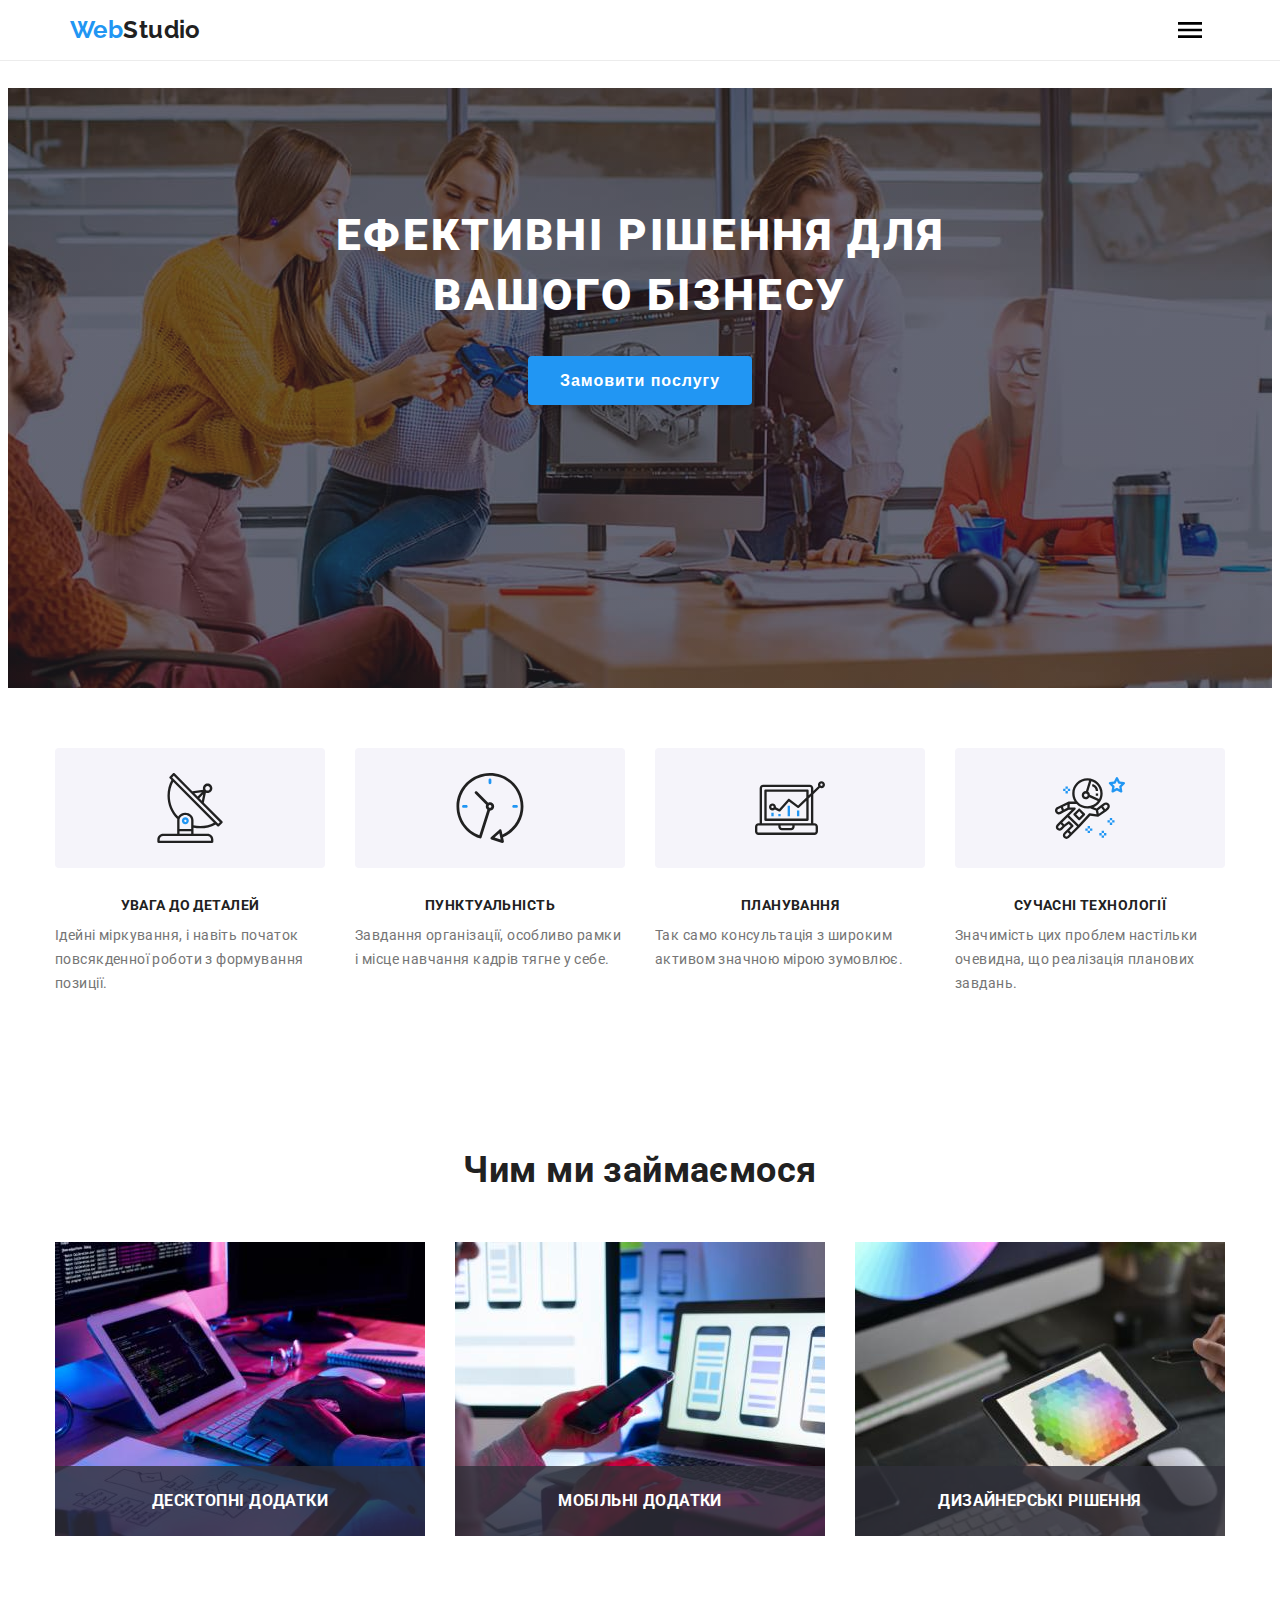
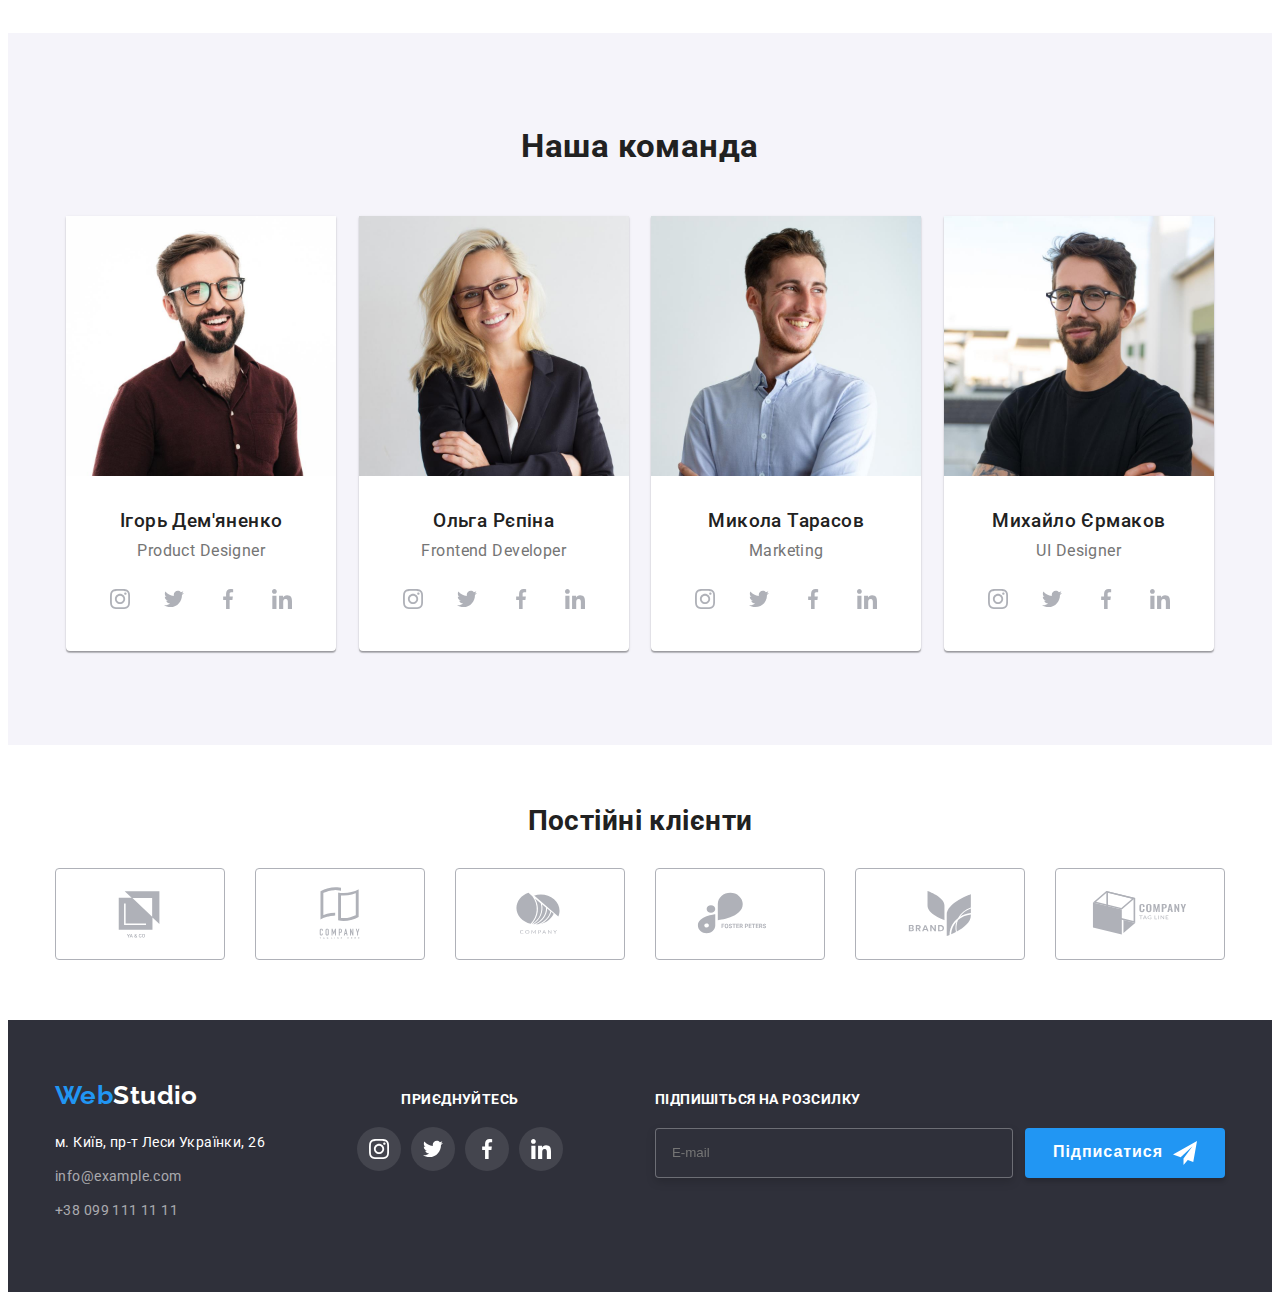
==== commit ed339a2a: "commit" ====
--- a/index.html
+++ b/index.html
@@ -73,12 +73,7 @@
       </div>
       <div class="header__mobile__menu js-menu-container" id="mobile-menu">
         <button class="header__menu__btn js-close-menu">
-          <svg
-            class="header__menu__btn__icon"
-            aria-label="перемикач мобільного меню"
-            width="40"
-            height="40"
-          >
+          <svg class="header__menu__btn__icon" width="40" height="40">
             <use
               href="./images/icons/symbol-defs.svg#icon-close"
               class="menu__btn__icon__close"
@@ -524,7 +519,7 @@
         </div>
       </div>
     </footer>
-    <!-- <div data-modal class="backdrop is_hidden">
+    <div data-modal class="backdrop is_hidden">
       <div class="modal_window">
         <button data-modal-close type="button" class="modal_window_close">
           <svg class="window_close_icone" width="11" height="11">
@@ -588,7 +583,7 @@
           </form>
         </div>
       </div>
-    </div> -->
+    </div>
     <script src="./js/model.js"></script>
     <script src="./js/mobile-menu.js"></script>
   </body>
--- a/css/main.min.css
+++ b/css/main.min.css
@@ -1 +1 @@
-html{-webkit-box-sizing:border-box;box-sizing:border-box}*,*::after,*::before{-webkit-box-sizing:border-box;box-sizing:border-box}h1,h2,h3,h4,ul,p,b,input,textarea{margin-bottom:0;margin-top:0;padding:0}:root{--primary-background-color: #FFFFFF;--second-primary-background: #2F303A;--background-section-color: #F5F4FA;--background-color: #757575;--accent-color: #2196F3;--primary-text-white: #FFFFFF;--primary-text-black: #212121;--second-text-gray: #757575;--second-text-gray-alfa-chenel: rgba(255, 255, 255, 0.6);--border-color: #EEEEEE;--border-bottom-color-header: #ECECEC;--background-button-hover: #188CE8;--features-title-background-before: #F5F4FA;--clients-link-color: #AFB1B8;--team-link-color: #AFB1B8;--background-soc-link-footer: rgba(255, 255, 255, 0.1);--background-gallery-item-hover: rgba(33, 150, 243, 0.9);--background-backdrop: rgba(0, 0, 0, 0.2);--background-modal-window: #FFFFFF;--background-case_bloc_title: rgba(47, 48, 58, 0.8)}body{font-size:14px;font-family:"Roboto",sans-serif;line-height:1.14;letter-spacing:.03em;color:var(--second-text-gray);background-color:var(--primary-background-color);padding-top:60px}img{width:100%;max-width:100%;height:auto}.link{text-decoration:none}.list{list-style-type:none}@media screen and (min-width: 768px){body{padding-top:80px}}@media screen and (min-width: 1200px){body{padding-top:80px}}.hidden_title{position:absolute;white-space:nowrap;width:1px;height:1px;overflow:hidden;border:0;padding:0;clip:rect(0 0 0 0);-webkit-clip-path:inset(50%);clip-path:inset(50%);margin:-1px}.container{padding-left:15px;padding-right:15px;margin:0 auto;width:100%;max-width:100%}@media screen and (min-width: 480px){.container{width:480px}}@media screen and (min-width: 768px){.container{width:768px}}@media screen and (min-width: 1200px){.container{width:1200px}}.header{position:fixed;z-index:2;top:0;left:0;background-color:var(--primary-background-color);border-bottom:1px solid var(--border-bottom-color-header);width:100%}.header__nav{display:-webkit-box;display:-ms-flexbox;display:flex;-webkit-box-align:center;-ms-flex-align:center;align-items:center;padding-left:15px;padding-right:15px;padding:10px 15px}.header__logo{font-family:"Raleway",sans-serif;font-weight:700;font-size:24px;line-height:1.16;color:var(--primary-text-black);display:block}.header__logo__firstp{color:var(--accent-color)}.header__menu__btn{display:-webkit-inline-box;display:-ms-inline-flexbox;display:inline-flex;margin:0;padding:0;border:none;background-color:rgba(0,0,0,0);margin-left:auto;cursor:pointer}.header__mobile__menu{position:absolute;top:0;left:0;width:100vw;background-color:var(--primary-background-color)}.header__list,.header__contacts__list{display:none}.active_page{display:none}@media screen and (min-width: 768px){.active_page{color:var(--accent-color)}.active_page::after{position:absolute;content:"";width:100%;height:4px;left:0px;top:77px;background:var(--accent-color);border-radius:2px}}@media screen and (min-width: 1200px){.active_page{color:var(--accent-color)}.active_page::after{position:absolute;content:"";width:100%;height:4px;left:0px;top:77px;background:var(--accent-color);border-radius:2px}}.hero{background-color:var(--second-primary-background);width:100%;min-height:400px;padding-top:118px;margin-left:auto;margin-right:auto;background-image:-webkit-gradient(linear, left top, left bottom, from(rgba(47, 48, 58, 0.4)), to(rgba(47, 48, 58, 0.4))),url("../images/img-hero-mobile.jpg");background-image:linear-gradient(rgba(47, 48, 58, 0.4), rgba(47, 48, 58, 0.4)),url("../images/img-hero-mobile.jpg");background-position:center}.hero__title{font-weight:900;font-size:26px;line-height:1.61;text-align:center;letter-spacing:.06em;text-transform:uppercase;color:var(--primary-background-color);max-width:360px;margin-bottom:30px;margin-left:auto;margin-right:auto}.hero__button{min-width:200px;border-radius:4px;border:rgba(0,0,0,0);padding:10px 32px;-webkit-box-shadow:0px 4px 4px rgba(0,0,0,.15);box-shadow:0px 4px 4px rgba(0,0,0,.15);margin-left:auto;margin-right:auto;font-weight:700;font-size:16px;line-height:1.84;display:-webkit-box;display:-ms-flexbox;display:flex;-webkit-box-align:center;-ms-flex-align:center;align-items:center;text-align:center;letter-spacing:.06em;color:var(--primary-text-white);background-color:var(--accent-color);cursor:pointer;-webkit-transition:color 250ms cubic-bezier(0.4, 0, 0.2, 1),border-radius 250ms cubic-bezier(0.4, 0, 0.2, 1),-webkit-box-shadow 250ms cubic-bezier(0.4, 0, 0.2, 1);transition:color 250ms cubic-bezier(0.4, 0, 0.2, 1),border-radius 250ms cubic-bezier(0.4, 0, 0.2, 1),-webkit-box-shadow 250ms cubic-bezier(0.4, 0, 0.2, 1);transition:color 250ms cubic-bezier(0.4, 0, 0.2, 1),box-shadow 250ms cubic-bezier(0.4, 0, 0.2, 1),border-radius 250ms cubic-bezier(0.4, 0, 0.2, 1);transition:color 250ms cubic-bezier(0.4, 0, 0.2, 1),box-shadow 250ms cubic-bezier(0.4, 0, 0.2, 1),border-radius 250ms cubic-bezier(0.4, 0, 0.2, 1),-webkit-box-shadow 250ms cubic-bezier(0.4, 0, 0.2, 1)}.hero__button:hover,.hero__button:focus{background:var(--background-button-hover);-webkit-box-shadow:0px 4px 4px rgba(0,0,0,.15);box-shadow:0px 4px 4px rgba(0,0,0,.15);border-radius:4px}@media screen and (min-width: 480px){.hero{width:480px;background-repeat:no-repeat}}@media screen and (min-width: 768px){.hero{width:768px;background-image:-webkit-gradient(linear, left top, left bottom, from(rgba(47, 48, 58, 0.4)), to(rgba(47, 48, 58, 0.4))),url(../images/img-hero-tablet.jpg);background-image:linear-gradient(rgba(47, 48, 58, 0.4), rgba(47, 48, 58, 0.4)),url(../images/img-hero-tablet.jpg)}}@media screen and (min-width: 1200px){.hero{width:100%;height:600px;background-image:-webkit-gradient(linear, left top, left bottom, from(rgba(47, 48, 58, 0.4)), to(rgba(47, 48, 58, 0.4))),url(../images/img-hero-desk.jpg);background-image:linear-gradient(rgba(47, 48, 58, 0.4), rgba(47, 48, 58, 0.4)),url(../images/img-hero-desk.jpg);background-position:center;margin-left:auto;margin-right:auto}.hero__title{font-size:44px;line-height:1.36;max-width:696px;margin-left:auto;margin-right:auto}}@media screen and (min-width: 1600px){.hero{width:1600px;height:600px;background-image:-webkit-gradient(linear, left top, left bottom, from(rgba(47, 48, 58, 0.4)), to(rgba(47, 48, 58, 0.4))),url(../images/img-hero-desk.jpg);background-image:linear-gradient(rgba(47, 48, 58, 0.4), rgba(47, 48, 58, 0.4)),url(../images/img-hero-desk.jpg)}}.features__list{margin-left:auto;margin-right:auto;padding-top:30px;padding-bottom:30px}.features__list__item{display:-webkit-box;display:-ms-flexbox;display:flex;-webkit-box-orient:vertical;-webkit-box-direction:normal;-ms-flex-direction:column;flex-direction:column;margin-bottom:30px}.features__icon__svg{display:-webkit-box;display:-ms-flexbox;display:flex;height:120px;background:var(--features-title-background-before);border-radius:4px;-webkit-box-align:center;-ms-flex-align:center;align-items:center;-ms-flex-pack:distribute;justify-content:space-around;margin-bottom:30px}.features__title{display:inline-block;font-weight:700;font-size:14px;line-height:1.14;letter-spacing:.03em;text-transform:uppercase;color:var(--primary-text-black);margin-bottom:10px;margin-left:auto;margin-right:auto}.features__description{line-height:1.71}@media screen and (min-width: 768px){.features__list{display:-webkit-box;display:-ms-flexbox;display:flex;-ms-flex-wrap:wrap;flex-wrap:wrap;-webkit-box-pack:justify;-ms-flex-pack:justify;justify-content:space-between;padding-top:60px;padding-bottom:60px}.features__list__item{display:-webkit-box;display:-ms-flexbox;display:flex;-webkit-box-orient:vertical;-webkit-box-direction:normal;-ms-flex-direction:column;flex-direction:column;margin-bottom:60px;width:354px}.features__list .features__list__item:nth-child(n+3){margin-bottom:0}}@media screen and (min-width: 1200px){.features__list{display:-webkit-box;display:-ms-flexbox;display:flex;-ms-flex-wrap:nowrap;flex-wrap:nowrap;-webkit-box-pack:justify;-ms-flex-pack:justify;justify-content:space-between;padding-top:60px;padding-bottom:60px}.features__list__item{display:-webkit-box;display:-ms-flexbox;display:flex;-webkit-box-orient:vertical;-webkit-box-direction:normal;-ms-flex-direction:column;flex-direction:column;margin-bottom:0;width:270px}}.case{display:none}@media screen and (min-width: 1200px){.case{display:-webkit-box;display:-ms-flexbox;display:flex;padding-top:94px;padding-bottom:94px}.case__list{display:-webkit-box;display:-ms-flexbox;display:flex;-ms-flex-wrap:wrap;flex-wrap:wrap}.case__list__item{margin-right:30px}.case__list__item:nth-child(3n){margin-right:0}.case__title{font-weight:700;font-size:36px;line-height:1.16;text-align:center;color:var(--primary-text-black);margin-bottom:50px}.case__list__item__wrapper{display:block;position:relative}.case__position__bloc{position:absolute;bottom:3px;left:0;width:100%;min-height:70px;background:var(--background-case_bloc_title)}.case__position__bloc__title{position:absolute;top:50%;left:50%;-webkit-transform:translate(-50%, -50%);transform:translate(-50%, -50%);font-weight:700;line-height:1.14;text-transform:uppercase;color:var(--primary-text-white);white-space:nowrap}}.team_first_title{font-weight:700;font-size:28px;line-height:1.17;text-align:center;color:var(--primary-text-black);margin-bottom:30px}.team_list{display:-webkit-box;display:-ms-flexbox;display:flex;-ms-flex-wrap:wrap;flex-wrap:wrap}.team{background-color:var(--background-section-color)}.team_item{background-color:var(--primary-background-color);width:100%;-webkit-box-shadow:0px 1px 3px rgba(0,0,0,.12),0px 1px 1px rgba(0,0,0,.14),0px 2px 1px rgba(0,0,0,.2);box-shadow:0px 1px 3px rgba(0,0,0,.12),0px 1px 1px rgba(0,0,0,.14),0px 2px 1px rgba(0,0,0,.2);border-radius:0px 0px 4px 4px;margin-bottom:30px}.team .team_item:last-child{margin-bottom:60px}.team_text{padding:30px 32px 30px 32px}.team_title{font-weight:500;font-size:19px;line-height:1.18;text-align:center;color:var(--primary-text-black);margin-bottom:10px}.team_position{font-size:16px;line-height:1.18;text-align:center;margin-bottom:16px}.team_soc{display:-webkit-box;display:-ms-flexbox;display:flex;-webkit-box-pack:center;-ms-flex-pack:center;justify-content:center;gap:10px}.team_soc_link{display:-webkit-box;display:-ms-flexbox;display:flex;width:44px;height:44px;border-radius:50%;-webkit-box-align:center;-ms-flex-align:center;align-items:center;-webkit-box-pack:center;-ms-flex-pack:center;justify-content:center;color:var(--team-link-color);fill:currentColor;-webkit-transition:color 250ms cubic-bezier(0.4, 0, 0.2, 1),background-color 250ms cubic-bezier(0.4, 0, 0.2, 1);transition:color 250ms cubic-bezier(0.4, 0, 0.2, 1),background-color 250ms cubic-bezier(0.4, 0, 0.2, 1)}.team_soc_link:hover,.team_soc_link:focus{background-color:var(--accent-color);color:var(--primary-text-white)}@media screen and (min-width: 768px){.team{padding-top:60px;padding-bottom:60px}.team_list{display:-webkit-box;display:-ms-flexbox;display:flex;-ms-flex-wrap:wrap;flex-wrap:wrap;-ms-flex-pack:distribute;justify-content:space-around}.team_list .team_item{width:354px}.team_list .team_item:nth-child(n+3){margin-bottom:0}}@media screen and (min-width: 1200px){.team{padding-top:94px;padding-bottom:94px}.team_first_title{font-size:33px;line-height:1.16;margin-bottom:50px}.team_list{display:-webkit-box;display:-ms-flexbox;display:flex;-ms-flex-wrap:nowrap;flex-wrap:nowrap;-ms-flex-pack:distribute;justify-content:space-around}.team_list .team_item{width:270px;margin-bottom:0}}.clients{padding-top:60px;padding-bottom:60px}.clients_title{font-weight:700;font-size:28px;line-height:1.17;text-align:center;color:#212121;margin-bottom:30px}.clients_list{margin-left:-15px;margin-right:-15px;display:-webkit-box;display:-ms-flexbox;display:flex;-ms-flex-wrap:wrap;flex-wrap:wrap;-webkit-box-pack:center;-ms-flex-pack:center;justify-content:center}.clients_item{margin-bottom:30px;margin-left:15px;margin-right:15px}.clients_item:last-child{margin-bottom:0}.clients_link{display:-webkit-box;display:-ms-flexbox;display:flex;width:210px;height:92px;border:1px solid var(--clients-link-color);border-radius:4px;-webkit-box-align:center;-ms-flex-align:center;align-items:center;-ms-flex-pack:distribute;justify-content:space-around;color:var(--team-link-color);fill:currentColor;-webkit-transition:color 250ms cubic-bezier(0.4, 0, 0.2, 1),border 250ms cubic-bezier(0.4, 0, 0.2, 1);transition:color 250ms cubic-bezier(0.4, 0, 0.2, 1),border 250ms cubic-bezier(0.4, 0, 0.2, 1)}.clients_link:hover,.clients_link:focus{border:1px solid var(--accent-color);color:var(--accent-color)}@media screen and (min-width: 480px){.clients_item:nth-child(n+5){margin-bottom:0}.clients_list{-ms-flex-pack:distribute;justify-content:space-around}}@media screen and (min-width: 768px){.clients_item:nth-child(n+4){margin-bottom:0}.clients_link{width:226px}}@media screen and (min-width: 1200px){.clients_item{margin-bottom:0}.clients_link{width:170px}}.footer{background-color:var(--second-primary-background);padding:60px 0}.address_section{text-align:center;margin-bottom:60px}.footer_logo{display:block;font-family:"Raleway",sans-serif;font-weight:700;font-size:26px;line-height:1.19;color:var(--primary-text-white);margin-bottom:20px}.footer_logo_firstp{color:var(--accent-color)}.address_map{font-style:normal;line-height:1.71;color:var(--primary-text-white);-webkit-transition:color 250ms cubic-bezier(0.4, 0, 0.2, 1);transition:color 250ms cubic-bezier(0.4, 0, 0.2, 1)}.address_link{font-style:normal;line-height:1.71;color:var(--second-text-gray-alfa-chenel);-webkit-transition:color 250ms cubic-bezier(0.4, 0, 0.2, 1);transition:color 250ms cubic-bezier(0.4, 0, 0.2, 1)}.address_item{margin-bottom:10px}.address_map:hover,.address_map:focus,.address_link:hover,.address_link:focus{color:var(--accent-color)}.footer_title_soc{font-weight:700;line-height:16px;text-transform:uppercase;color:var(--primary-text-white);margin-bottom:20px;text-align:center}.footer_list_soc{display:-webkit-box;display:-ms-flexbox;display:flex;gap:10px;margin-bottom:60px;-webkit-box-pack:center;-ms-flex-pack:center;justify-content:center}.footer_soc_link{display:-webkit-box;display:-ms-flexbox;display:flex;width:44px;height:44px;background:var(--background-soc-link-footer);border-radius:50%;-webkit-box-align:center;-ms-flex-align:center;align-items:center;-ms-flex-pack:distribute;justify-content:space-around;color:var(--primary-background-color);fill:currentColor;-webkit-transition:background-color 250ms cubic-bezier(0.4, 0, 0.2, 1);transition:background-color 250ms cubic-bezier(0.4, 0, 0.2, 1)}.footer_soc_link:hover,.footer_soc_link:focus{background-color:var(--accent-color)}.bloc_form_subscription{text-align:center}.title_subscription{font-weight:700;font-size:14px;line-height:1.14;letter-spacing:.03em;text-transform:uppercase;color:var(--primary-text-white);margin-bottom:20px}.email_subscription{width:100%;padding:15px 16px;border:1px solid rgba(255,255,255,.3);-webkit-filter:drop-shadow(0px 4px 4px rgba(0, 0, 0, 0.15));filter:drop-shadow(0px 4px 4px rgba(0, 0, 0, 0.15));border-radius:4px;background-color:var(--second-primary-background);margin-bottom:20px}.buttom_subscription{padding:10px 28px;min-height:50px;background:var(--accent-color);-webkit-box-shadow:0px 4px 4px rgba(0,0,0,.15);box-shadow:0px 4px 4px rgba(0,0,0,.15);border-radius:4px;border:rgba(0,0,0,0);font-weight:700;font-size:16px;line-height:.53;display:-webkit-box;display:-ms-flexbox;display:flex;-webkit-box-align:center;-ms-flex-align:center;align-items:center;text-align:center;letter-spacing:.06em;cursor:pointer;color:var(--primary-text-white);-webkit-transition:color 250ms cubic-bezier(0.4, 0, 0.2, 1),border-radius 250ms cubic-bezier(0.4, 0, 0.2, 1),-webkit-box-shadow 250ms cubic-bezier(0.4, 0, 0.2, 1);transition:color 250ms cubic-bezier(0.4, 0, 0.2, 1),border-radius 250ms cubic-bezier(0.4, 0, 0.2, 1),-webkit-box-shadow 250ms cubic-bezier(0.4, 0, 0.2, 1);transition:color 250ms cubic-bezier(0.4, 0, 0.2, 1),box-shadow 250ms cubic-bezier(0.4, 0, 0.2, 1),border-radius 250ms cubic-bezier(0.4, 0, 0.2, 1);transition:color 250ms cubic-bezier(0.4, 0, 0.2, 1),box-shadow 250ms cubic-bezier(0.4, 0, 0.2, 1),border-radius 250ms cubic-bezier(0.4, 0, 0.2, 1),-webkit-box-shadow 250ms cubic-bezier(0.4, 0, 0.2, 1);margin-left:auto;margin-right:auto}.buttom_subscription:hover,.buttom_subscription:focus{background:var(--background-button-hover);-webkit-box-shadow:0px 4px 4px rgba(0,0,0,.15);box-shadow:0px 4px 4px rgba(0,0,0,.15);border-radius:4px}.icon_form_button{fill:var(--primary-text-white);margin-left:10px}@media screen and (min-width: 768px){.address_wrapper{display:-webkit-box;display:-ms-flexbox;display:flex;-webkit-box-align:baseline;-ms-flex-align:baseline;align-items:baseline;padding-left:61px;padding-right:74px;-webkit-box-pack:justify;-ms-flex-pack:justify;justify-content:space-between;margin-bottom:60px}.address_section{display:block;width:232px;-webkit-box-orient:horizontal;-webkit-box-direction:normal;-ms-flex-direction:row;flex-direction:row;margin-bottom:0}.address_soc_link{display:-webkit-box;display:-ms-flexbox;display:flex;-webkit-box-orient:vertical;-webkit-box-direction:normal;-ms-flex-direction:column;flex-direction:column;width:206px}.footer_list_soc{margin-bottom:0}.email_subscription{width:450px}}@media screen and (min-width: 1200px){.container_footer{display:-webkit-box;display:-ms-flexbox;display:flex;-webkit-box-orient:horizontal;-webkit-box-direction:normal;-ms-flex-direction:row;flex-direction:row;-webkit-box-pack:justify;-ms-flex-pack:justify;justify-content:space-between;-webkit-box-align:baseline;-ms-flex-align:baseline;align-items:baseline}.address_wrapper{padding:0;margin-bottom:0;-webkit-box-pack:left;-ms-flex-pack:left;justify-content:left}.address_section{margin-right:70px;text-align:start}.bloc_form_subscription{text-align:start}.buttom_subscription{margin-left:0;margin-right:0}.form_subscription{display:-webkit-box;display:-ms-flexbox;display:flex}.email_subscription{margin-bottom:0;width:358px;margin-right:12px}}.filter_list{margin-bottom:50px;display:-webkit-box;display:-ms-flexbox;display:flex;-webkit-box-pack:center;-ms-flex-pack:center;justify-content:center}.filter_list .filter_item{margin-right:8px}.filter_list:last-child{margin-right:0}.filter_button{font-weight:500;font-size:16px;line-height:1.62;text-align:center;color:var(--primary-text-black);background-color:var(--background-section-color);border-radius:4px;border:var(--accent-color);padding:6px 22px;min-width:75px;-webkit-transition:color 250ms cubic-bezier(0.4, 0, 0.2, 1),cursor 250ms cubic-bezier(0.4, 0, 0.2, 1),background-color 250ms cubic-bezier(0.4, 0, 0.2, 1),-webkit-box-shadow 250ms cubic-bezier(0.4, 0, 0.2, 1);transition:color 250ms cubic-bezier(0.4, 0, 0.2, 1),cursor 250ms cubic-bezier(0.4, 0, 0.2, 1),background-color 250ms cubic-bezier(0.4, 0, 0.2, 1),-webkit-box-shadow 250ms cubic-bezier(0.4, 0, 0.2, 1);transition:box-shadow 250ms cubic-bezier(0.4, 0, 0.2, 1),color 250ms cubic-bezier(0.4, 0, 0.2, 1),cursor 250ms cubic-bezier(0.4, 0, 0.2, 1),background-color 250ms cubic-bezier(0.4, 0, 0.2, 1);transition:box-shadow 250ms cubic-bezier(0.4, 0, 0.2, 1),color 250ms cubic-bezier(0.4, 0, 0.2, 1),cursor 250ms cubic-bezier(0.4, 0, 0.2, 1),background-color 250ms cubic-bezier(0.4, 0, 0.2, 1),-webkit-box-shadow 250ms cubic-bezier(0.4, 0, 0.2, 1)}.filter_button:hover,.filter_button:focus,.filter_button:active{-webkit-box-shadow:0px 3px 1px rgba(0,0,0,.1),0px 1px 2px rgba(0,0,0,.08),0px 2px 2px rgba(0,0,0,.12);box-shadow:0px 3px 1px rgba(0,0,0,.1),0px 1px 2px rgba(0,0,0,.08),0px 2px 2px rgba(0,0,0,.12);color:var(--primary-text-white);background-color:var(--accent-color);cursor:pointer}/*# sourceMappingURL=main.min.css.map */+html{-webkit-box-sizing:border-box;box-sizing:border-box}*,*::after,*::before{-webkit-box-sizing:border-box;box-sizing:border-box}h1,h2,h3,h4,ul,p,b,input,textarea{margin-bottom:0;margin-top:0;padding:0}:root{--primary-background-color: #FFFFFF;--second-primary-background: #2F303A;--background-section-color: #F5F4FA;--background-color: #757575;--accent-color: #2196F3;--primary-text-white: #FFFFFF;--primary-text-black: #212121;--second-text-gray: #757575;--second-text-gray-alfa-chenel: rgba(255, 255, 255, 0.6);--border-color: #EEEEEE;--border-bottom-color-header: #ECECEC;--background-button-hover: #188CE8;--features-title-background-before: #F5F4FA;--clients-link-color: #AFB1B8;--team-link-color: #AFB1B8;--background-soc-link-footer: rgba(255, 255, 255, 0.1);--background-gallery-item-hover: rgba(33, 150, 243, 0.9);--background-backdrop: rgba(0, 0, 0, 0.2);--background-modal-window: #FFFFFF;--background-case_bloc_title: rgba(47, 48, 58, 0.8)}body{font-size:14px;font-family:"Roboto",sans-serif;line-height:1.14;letter-spacing:.03em;color:var(--second-text-gray);background-color:var(--primary-background-color);padding-top:60px}img{width:100%;max-width:100%;height:auto}.link{text-decoration:none}.list{list-style-type:none}@media screen and (min-width: 768px){body{padding-top:80px}}@media screen and (min-width: 1200px){body{padding-top:80px}}.hidden_title{position:absolute;white-space:nowrap;width:1px;height:1px;overflow:hidden;border:0;padding:0;clip:rect(0 0 0 0);-webkit-clip-path:inset(50%);clip-path:inset(50%);margin:-1px}.container{padding-left:15px;padding-right:15px;margin:0 auto;width:100%;max-width:100%}@media screen and (min-width: 480px){.container{width:480px}}@media screen and (min-width: 768px){.container{width:768px}}@media screen and (min-width: 1200px){.container{width:1200px}}.header{position:fixed;z-index:2;top:0;left:0;background-color:var(--primary-background-color);border-bottom:1px solid var(--border-bottom-color-header);width:100%}.header__nav{display:-webkit-box;display:-ms-flexbox;display:flex;-webkit-box-align:center;-ms-flex-align:center;align-items:center;padding-left:15px;padding-right:15px;padding:10px 15px}.header__logo{font-family:"Raleway",sans-serif;font-weight:700;font-size:24px;line-height:1.16;color:var(--primary-text-black);display:block}.header__logo__firstp{color:var(--accent-color)}.header__menu__btn{display:-webkit-box;display:-ms-flexbox;display:flex;margin:0;padding:0;border:none;background-color:rgba(0,0,0,0);margin-left:auto;cursor:pointer}.header__mobile__menu{display:none}.header__mobile__menu.is-open{display:block}.header__mobile__menu{position:absolute;top:0;right:0;width:100vw;height:100vh;background-color:var(--primary-background-color)}.header__list,.header__contacts__list{display:none}.active_page{display:none}@media screen and (min-width: 768px){.active_page{color:var(--accent-color)}.active_page::after{position:absolute;content:"";width:100%;height:4px;left:0px;top:77px;background:var(--accent-color);border-radius:2px}}@media screen and (min-width: 1200px){.active_page{color:var(--accent-color)}.active_page::after{position:absolute;content:"";width:100%;height:4px;left:0px;top:77px;background:var(--accent-color);border-radius:2px}}.hero{background-color:var(--second-primary-background);width:100%;min-height:400px;padding-top:118px;margin-left:auto;margin-right:auto;background-image:-webkit-gradient(linear, left top, left bottom, from(rgba(47, 48, 58, 0.4)), to(rgba(47, 48, 58, 0.4))),url("../images/img-hero-mobile.jpg");background-image:linear-gradient(rgba(47, 48, 58, 0.4), rgba(47, 48, 58, 0.4)),url("../images/img-hero-mobile.jpg");background-position:center}.hero__title{font-weight:900;font-size:26px;line-height:1.61;text-align:center;letter-spacing:.06em;text-transform:uppercase;color:var(--primary-background-color);max-width:360px;margin-bottom:30px;margin-left:auto;margin-right:auto}.hero__button{min-width:200px;border-radius:4px;border:rgba(0,0,0,0);padding:10px 32px;-webkit-box-shadow:0px 4px 4px rgba(0,0,0,.15);box-shadow:0px 4px 4px rgba(0,0,0,.15);margin-left:auto;margin-right:auto;font-weight:700;font-size:16px;line-height:1.84;display:-webkit-box;display:-ms-flexbox;display:flex;-webkit-box-align:center;-ms-flex-align:center;align-items:center;text-align:center;letter-spacing:.06em;color:var(--primary-text-white);background-color:var(--accent-color);cursor:pointer;-webkit-transition:color 250ms cubic-bezier(0.4, 0, 0.2, 1),border-radius 250ms cubic-bezier(0.4, 0, 0.2, 1),-webkit-box-shadow 250ms cubic-bezier(0.4, 0, 0.2, 1);transition:color 250ms cubic-bezier(0.4, 0, 0.2, 1),border-radius 250ms cubic-bezier(0.4, 0, 0.2, 1),-webkit-box-shadow 250ms cubic-bezier(0.4, 0, 0.2, 1);transition:color 250ms cubic-bezier(0.4, 0, 0.2, 1),box-shadow 250ms cubic-bezier(0.4, 0, 0.2, 1),border-radius 250ms cubic-bezier(0.4, 0, 0.2, 1);transition:color 250ms cubic-bezier(0.4, 0, 0.2, 1),box-shadow 250ms cubic-bezier(0.4, 0, 0.2, 1),border-radius 250ms cubic-bezier(0.4, 0, 0.2, 1),-webkit-box-shadow 250ms cubic-bezier(0.4, 0, 0.2, 1)}.hero__button:hover,.hero__button:focus{background:var(--background-button-hover);-webkit-box-shadow:0px 4px 4px rgba(0,0,0,.15);box-shadow:0px 4px 4px rgba(0,0,0,.15);border-radius:4px}@media screen and (min-width: 480px){.hero{width:480px;background-repeat:no-repeat}}@media screen and (min-width: 768px){.hero{width:768px;background-image:-webkit-gradient(linear, left top, left bottom, from(rgba(47, 48, 58, 0.4)), to(rgba(47, 48, 58, 0.4))),url(../images/img-hero-tablet.jpg);background-image:linear-gradient(rgba(47, 48, 58, 0.4), rgba(47, 48, 58, 0.4)),url(../images/img-hero-tablet.jpg)}}@media screen and (min-width: 1200px){.hero{width:100%;height:600px;background-image:-webkit-gradient(linear, left top, left bottom, from(rgba(47, 48, 58, 0.4)), to(rgba(47, 48, 58, 0.4))),url(../images/img-hero-desk.jpg);background-image:linear-gradient(rgba(47, 48, 58, 0.4), rgba(47, 48, 58, 0.4)),url(../images/img-hero-desk.jpg);background-position:center;margin-left:auto;margin-right:auto}.hero__title{font-size:44px;line-height:1.36;max-width:696px;margin-left:auto;margin-right:auto}}@media screen and (min-width: 1600px){.hero{width:1600px;height:600px;background-image:-webkit-gradient(linear, left top, left bottom, from(rgba(47, 48, 58, 0.4)), to(rgba(47, 48, 58, 0.4))),url(../images/img-hero-desk.jpg);background-image:linear-gradient(rgba(47, 48, 58, 0.4), rgba(47, 48, 58, 0.4)),url(../images/img-hero-desk.jpg)}}.features__list{margin-left:auto;margin-right:auto;padding-top:30px;padding-bottom:30px}.features__list__item{display:-webkit-box;display:-ms-flexbox;display:flex;-webkit-box-orient:vertical;-webkit-box-direction:normal;-ms-flex-direction:column;flex-direction:column;margin-bottom:30px}.features__icon__svg{display:-webkit-box;display:-ms-flexbox;display:flex;height:120px;background:var(--features-title-background-before);border-radius:4px;-webkit-box-align:center;-ms-flex-align:center;align-items:center;-ms-flex-pack:distribute;justify-content:space-around;margin-bottom:30px}.features__title{display:inline-block;font-weight:700;font-size:14px;line-height:1.14;letter-spacing:.03em;text-transform:uppercase;color:var(--primary-text-black);margin-bottom:10px;margin-left:auto;margin-right:auto}.features__description{line-height:1.71}@media screen and (min-width: 768px){.features__list{display:-webkit-box;display:-ms-flexbox;display:flex;-ms-flex-wrap:wrap;flex-wrap:wrap;-webkit-box-pack:justify;-ms-flex-pack:justify;justify-content:space-between;padding-top:60px;padding-bottom:60px}.features__list__item{display:-webkit-box;display:-ms-flexbox;display:flex;-webkit-box-orient:vertical;-webkit-box-direction:normal;-ms-flex-direction:column;flex-direction:column;margin-bottom:60px;width:354px}.features__list .features__list__item:nth-child(n+3){margin-bottom:0}}@media screen and (min-width: 1200px){.features__list{display:-webkit-box;display:-ms-flexbox;display:flex;-ms-flex-wrap:nowrap;flex-wrap:nowrap;-webkit-box-pack:justify;-ms-flex-pack:justify;justify-content:space-between;padding-top:60px;padding-bottom:60px}.features__list__item{display:-webkit-box;display:-ms-flexbox;display:flex;-webkit-box-orient:vertical;-webkit-box-direction:normal;-ms-flex-direction:column;flex-direction:column;margin-bottom:0;width:270px}}.case{display:none}@media screen and (min-width: 1200px){.case{display:-webkit-box;display:-ms-flexbox;display:flex;padding-top:94px;padding-bottom:94px}.case__list{display:-webkit-box;display:-ms-flexbox;display:flex;-ms-flex-wrap:wrap;flex-wrap:wrap}.case__list__item{margin-right:30px}.case__list__item:nth-child(3n){margin-right:0}.case__title{font-weight:700;font-size:36px;line-height:1.16;text-align:center;color:var(--primary-text-black);margin-bottom:50px}.case__list__item__wrapper{display:block;position:relative}.case__position__bloc{position:absolute;bottom:3px;left:0;width:100%;min-height:70px;background:var(--background-case_bloc_title)}.case__position__bloc__title{position:absolute;top:50%;left:50%;-webkit-transform:translate(-50%, -50%);transform:translate(-50%, -50%);font-weight:700;line-height:1.14;text-transform:uppercase;color:var(--primary-text-white);white-space:nowrap}}.team_first_title{font-weight:700;font-size:28px;line-height:1.17;text-align:center;color:var(--primary-text-black);margin-bottom:30px}.team_list{display:-webkit-box;display:-ms-flexbox;display:flex;-ms-flex-wrap:wrap;flex-wrap:wrap}.team{background-color:var(--background-section-color)}.team_item{background-color:var(--primary-background-color);width:100%;-webkit-box-shadow:0px 1px 3px rgba(0,0,0,.12),0px 1px 1px rgba(0,0,0,.14),0px 2px 1px rgba(0,0,0,.2);box-shadow:0px 1px 3px rgba(0,0,0,.12),0px 1px 1px rgba(0,0,0,.14),0px 2px 1px rgba(0,0,0,.2);border-radius:0px 0px 4px 4px;margin-bottom:30px}.team .team_item:last-child{margin-bottom:60px}.team_text{padding:30px 32px 30px 32px}.team_title{font-weight:500;font-size:19px;line-height:1.18;text-align:center;color:var(--primary-text-black);margin-bottom:10px}.team_position{font-size:16px;line-height:1.18;text-align:center;margin-bottom:16px}.team_soc{display:-webkit-box;display:-ms-flexbox;display:flex;-webkit-box-pack:center;-ms-flex-pack:center;justify-content:center;gap:10px}.team_soc_link{display:-webkit-box;display:-ms-flexbox;display:flex;width:44px;height:44px;border-radius:50%;-webkit-box-align:center;-ms-flex-align:center;align-items:center;-webkit-box-pack:center;-ms-flex-pack:center;justify-content:center;color:var(--team-link-color);fill:currentColor;-webkit-transition:color 250ms cubic-bezier(0.4, 0, 0.2, 1),background-color 250ms cubic-bezier(0.4, 0, 0.2, 1);transition:color 250ms cubic-bezier(0.4, 0, 0.2, 1),background-color 250ms cubic-bezier(0.4, 0, 0.2, 1)}.team_soc_link:hover,.team_soc_link:focus{background-color:var(--accent-color);color:var(--primary-text-white)}@media screen and (min-width: 768px){.team{padding-top:60px;padding-bottom:60px}.team_list{display:-webkit-box;display:-ms-flexbox;display:flex;-ms-flex-wrap:wrap;flex-wrap:wrap;-ms-flex-pack:distribute;justify-content:space-around}.team_list .team_item{width:354px}.team_list .team_item:nth-child(n+3){margin-bottom:0}}@media screen and (min-width: 1200px){.team{padding-top:94px;padding-bottom:94px}.team_first_title{font-size:33px;line-height:1.16;margin-bottom:50px}.team_list{display:-webkit-box;display:-ms-flexbox;display:flex;-ms-flex-wrap:nowrap;flex-wrap:nowrap;-ms-flex-pack:distribute;justify-content:space-around}.team_list .team_item{width:270px;margin-bottom:0}}.clients{padding-top:60px;padding-bottom:60px}.clients_title{font-weight:700;font-size:28px;line-height:1.17;text-align:center;color:#212121;margin-bottom:30px}.clients_list{margin-left:-15px;margin-right:-15px;display:-webkit-box;display:-ms-flexbox;display:flex;-ms-flex-wrap:wrap;flex-wrap:wrap;-webkit-box-pack:center;-ms-flex-pack:center;justify-content:center}.clients_item{margin-bottom:30px;margin-left:15px;margin-right:15px}.clients_item:last-child{margin-bottom:0}.clients_link{display:-webkit-box;display:-ms-flexbox;display:flex;width:210px;height:92px;border:1px solid var(--clients-link-color);border-radius:4px;-webkit-box-align:center;-ms-flex-align:center;align-items:center;-ms-flex-pack:distribute;justify-content:space-around;color:var(--team-link-color);fill:currentColor;-webkit-transition:color 250ms cubic-bezier(0.4, 0, 0.2, 1),border 250ms cubic-bezier(0.4, 0, 0.2, 1);transition:color 250ms cubic-bezier(0.4, 0, 0.2, 1),border 250ms cubic-bezier(0.4, 0, 0.2, 1)}.clients_link:hover,.clients_link:focus{border:1px solid var(--accent-color);color:var(--accent-color)}@media screen and (min-width: 480px){.clients_item:nth-child(n+5){margin-bottom:0}.clients_list{-ms-flex-pack:distribute;justify-content:space-around}}@media screen and (min-width: 768px){.clients_item:nth-child(n+4){margin-bottom:0}.clients_link{width:226px}}@media screen and (min-width: 1200px){.clients_item{margin-bottom:0}.clients_link{width:170px}}.footer{background-color:var(--second-primary-background);padding:60px 0}.address_section{text-align:center;margin-bottom:60px}.footer_logo{display:block;font-family:"Raleway",sans-serif;font-weight:700;font-size:26px;line-height:1.19;color:var(--primary-text-white);margin-bottom:20px}.footer_logo_firstp{color:var(--accent-color)}.address_map{font-style:normal;line-height:1.71;color:var(--primary-text-white);-webkit-transition:color 250ms cubic-bezier(0.4, 0, 0.2, 1);transition:color 250ms cubic-bezier(0.4, 0, 0.2, 1)}.address_link{font-style:normal;line-height:1.71;color:var(--second-text-gray-alfa-chenel);-webkit-transition:color 250ms cubic-bezier(0.4, 0, 0.2, 1);transition:color 250ms cubic-bezier(0.4, 0, 0.2, 1)}.address_item{margin-bottom:10px}.address_map:hover,.address_map:focus,.address_link:hover,.address_link:focus{color:var(--accent-color)}.footer_title_soc{font-weight:700;line-height:16px;text-transform:uppercase;color:var(--primary-text-white);margin-bottom:20px;text-align:center}.footer_list_soc{display:-webkit-box;display:-ms-flexbox;display:flex;gap:10px;margin-bottom:60px;-webkit-box-pack:center;-ms-flex-pack:center;justify-content:center}.footer_soc_link{display:-webkit-box;display:-ms-flexbox;display:flex;width:44px;height:44px;background:var(--background-soc-link-footer);border-radius:50%;-webkit-box-align:center;-ms-flex-align:center;align-items:center;-ms-flex-pack:distribute;justify-content:space-around;color:var(--primary-background-color);fill:currentColor;-webkit-transition:background-color 250ms cubic-bezier(0.4, 0, 0.2, 1);transition:background-color 250ms cubic-bezier(0.4, 0, 0.2, 1)}.footer_soc_link:hover,.footer_soc_link:focus{background-color:var(--accent-color)}.bloc_form_subscription{text-align:center}.title_subscription{font-weight:700;font-size:14px;line-height:1.14;letter-spacing:.03em;text-transform:uppercase;color:var(--primary-text-white);margin-bottom:20px}.email_subscription{width:100%;padding:15px 16px;border:1px solid rgba(255,255,255,.3);-webkit-filter:drop-shadow(0px 4px 4px rgba(0, 0, 0, 0.15));filter:drop-shadow(0px 4px 4px rgba(0, 0, 0, 0.15));border-radius:4px;background-color:var(--second-primary-background);margin-bottom:20px}.buttom_subscription{padding:10px 28px;min-height:50px;background:var(--accent-color);-webkit-box-shadow:0px 4px 4px rgba(0,0,0,.15);box-shadow:0px 4px 4px rgba(0,0,0,.15);border-radius:4px;border:rgba(0,0,0,0);font-weight:700;font-size:16px;line-height:.53;display:-webkit-box;display:-ms-flexbox;display:flex;-webkit-box-align:center;-ms-flex-align:center;align-items:center;text-align:center;letter-spacing:.06em;cursor:pointer;color:var(--primary-text-white);-webkit-transition:color 250ms cubic-bezier(0.4, 0, 0.2, 1),border-radius 250ms cubic-bezier(0.4, 0, 0.2, 1),-webkit-box-shadow 250ms cubic-bezier(0.4, 0, 0.2, 1);transition:color 250ms cubic-bezier(0.4, 0, 0.2, 1),border-radius 250ms cubic-bezier(0.4, 0, 0.2, 1),-webkit-box-shadow 250ms cubic-bezier(0.4, 0, 0.2, 1);transition:color 250ms cubic-bezier(0.4, 0, 0.2, 1),box-shadow 250ms cubic-bezier(0.4, 0, 0.2, 1),border-radius 250ms cubic-bezier(0.4, 0, 0.2, 1);transition:color 250ms cubic-bezier(0.4, 0, 0.2, 1),box-shadow 250ms cubic-bezier(0.4, 0, 0.2, 1),border-radius 250ms cubic-bezier(0.4, 0, 0.2, 1),-webkit-box-shadow 250ms cubic-bezier(0.4, 0, 0.2, 1);margin-left:auto;margin-right:auto}.buttom_subscription:hover,.buttom_subscription:focus{background:var(--background-button-hover);-webkit-box-shadow:0px 4px 4px rgba(0,0,0,.15);box-shadow:0px 4px 4px rgba(0,0,0,.15);border-radius:4px}.icon_form_button{fill:var(--primary-text-white);margin-left:10px}@media screen and (min-width: 768px){.address_wrapper{display:-webkit-box;display:-ms-flexbox;display:flex;-webkit-box-align:baseline;-ms-flex-align:baseline;align-items:baseline;padding-left:61px;padding-right:74px;-webkit-box-pack:justify;-ms-flex-pack:justify;justify-content:space-between;margin-bottom:60px}.address_section{display:block;width:232px;-webkit-box-orient:horizontal;-webkit-box-direction:normal;-ms-flex-direction:row;flex-direction:row;margin-bottom:0}.address_soc_link{display:-webkit-box;display:-ms-flexbox;display:flex;-webkit-box-orient:vertical;-webkit-box-direction:normal;-ms-flex-direction:column;flex-direction:column;width:206px}.footer_list_soc{margin-bottom:0}.email_subscription{width:450px}}@media screen and (min-width: 1200px){.container_footer{display:-webkit-box;display:-ms-flexbox;display:flex;-webkit-box-orient:horizontal;-webkit-box-direction:normal;-ms-flex-direction:row;flex-direction:row;-webkit-box-pack:justify;-ms-flex-pack:justify;justify-content:space-between;-webkit-box-align:baseline;-ms-flex-align:baseline;align-items:baseline}.address_wrapper{padding:0;margin-bottom:0;-webkit-box-pack:left;-ms-flex-pack:left;justify-content:left}.address_section{margin-right:70px;text-align:start}.bloc_form_subscription{text-align:start}.buttom_subscription{margin-left:0;margin-right:0}.form_subscription{display:-webkit-box;display:-ms-flexbox;display:flex}.email_subscription{margin-bottom:0;width:358px;margin-right:12px}}.filter_list{margin-bottom:50px;display:-webkit-box;display:-ms-flexbox;display:flex;-webkit-box-pack:center;-ms-flex-pack:center;justify-content:center}.filter_list .filter_item{margin-right:8px}.filter_list:last-child{margin-right:0}.filter_button{font-weight:500;font-size:16px;line-height:1.62;text-align:center;color:var(--primary-text-black);background-color:var(--background-section-color);border-radius:4px;border:var(--accent-color);padding:6px 22px;min-width:75px;-webkit-transition:color 250ms cubic-bezier(0.4, 0, 0.2, 1),cursor 250ms cubic-bezier(0.4, 0, 0.2, 1),background-color 250ms cubic-bezier(0.4, 0, 0.2, 1),-webkit-box-shadow 250ms cubic-bezier(0.4, 0, 0.2, 1);transition:color 250ms cubic-bezier(0.4, 0, 0.2, 1),cursor 250ms cubic-bezier(0.4, 0, 0.2, 1),background-color 250ms cubic-bezier(0.4, 0, 0.2, 1),-webkit-box-shadow 250ms cubic-bezier(0.4, 0, 0.2, 1);transition:box-shadow 250ms cubic-bezier(0.4, 0, 0.2, 1),color 250ms cubic-bezier(0.4, 0, 0.2, 1),cursor 250ms cubic-bezier(0.4, 0, 0.2, 1),background-color 250ms cubic-bezier(0.4, 0, 0.2, 1);transition:box-shadow 250ms cubic-bezier(0.4, 0, 0.2, 1),color 250ms cubic-bezier(0.4, 0, 0.2, 1),cursor 250ms cubic-bezier(0.4, 0, 0.2, 1),background-color 250ms cubic-bezier(0.4, 0, 0.2, 1),-webkit-box-shadow 250ms cubic-bezier(0.4, 0, 0.2, 1)}.filter_button:hover,.filter_button:focus,.filter_button:active{-webkit-box-shadow:0px 3px 1px rgba(0,0,0,.1),0px 1px 2px rgba(0,0,0,.08),0px 2px 2px rgba(0,0,0,.12);box-shadow:0px 3px 1px rgba(0,0,0,.1),0px 1px 2px rgba(0,0,0,.08),0px 2px 2px rgba(0,0,0,.12);color:var(--primary-text-white);background-color:var(--accent-color);cursor:pointer}.backdrop{position:fixed;top:0;left:0;width:100%;height:100%;z-index:3;background:var(--background-backdrop);opacity:1;-webkit-transform:scale(1);transform:scale(1);-webkit-transition:opacity 250ms cubic-bezier(0.4, 0, 0.2, 1),-webkit-transform 250ms cubic-bezier(0.4, 0, 0.2, 1);transition:opacity 250ms cubic-bezier(0.4, 0, 0.2, 1),-webkit-transform 250ms cubic-bezier(0.4, 0, 0.2, 1);transition:transform 250ms cubic-bezier(0.4, 0, 0.2, 1),opacity 250ms cubic-bezier(0.4, 0, 0.2, 1);transition:transform 250ms cubic-bezier(0.4, 0, 0.2, 1),opacity 250ms cubic-bezier(0.4, 0, 0.2, 1),-webkit-transform 250ms cubic-bezier(0.4, 0, 0.2, 1)}.backdrop.is_hidden{opacity:0;pointer-events:none;-webkit-transform:scale(0.5);transform:scale(0.5)}.modal_window{position:absolute;top:50%;left:50%;-webkit-transform:translate(-50%, -50%);transform:translate(-50%, -50%);min-width:528px;min-height:581px;background-color:var(--background-modal-window);-webkit-box-shadow:0px 1px 3px rgba(0,0,0,.12),0px 1px 1px rgba(0,0,0,.14),0px 2px 1px rgba(0,0,0,.2);box-shadow:0px 1px 3px rgba(0,0,0,.12),0px 1px 1px rgba(0,0,0,.14),0px 2px 1px rgba(0,0,0,.2);border-radius:4px;padding:40px;display:-webkit-box;display:-ms-flexbox;display:flex;-webkit-box-orient:vertical;-webkit-box-direction:normal;-ms-flex-direction:column;flex-direction:column}.modal_window_form{display:-webkit-box;display:-ms-flexbox;display:flex;-webkit-box-orient:vertical;-webkit-box-direction:normal;-ms-flex-direction:column;flex-direction:column}.form_title{font-weight:700;font-size:20px;line-height:1.15;text-align:center;color:var(--primary-text-black);margin-bottom:12px}.label_email,.label_comment,.label_name,.label_tell{font-weight:400;font-size:12px;line-height:1.16;margin-bottom:4px}.modal_form_input_name,.modal_form_input_tell,.modal_form_input_email,.textarea_comment{border:1px solid rgba(33,33,33,.2);border-radius:4px;cursor:pointer;-webkit-transition:border-color 250ms cubic-bezier(0.4, 0, 0.2, 1);transition:border-color 250ms cubic-bezier(0.4, 0, 0.2, 1)}.modal_form_input_email,.modal_form_input_tell,.modal_form_input_name{padding:11px 11px 11px 42px;width:100%}.bloc_input_email,.bloc_input_tell,.bloc_input_name{margin-bottom:10px}.bloc_comment{display:-webkit-box;display:-ms-flexbox;display:flex;-webkit-box-orient:vertical;-webkit-box-direction:normal;-ms-flex-direction:column;flex-direction:column;margin-bottom:20px}.textarea_comment{display:block;resize:none}.textarea_comment::-webkit-input-placeholder{font-size:12px;line-height:1.16;letter-spacing:.01em;color:rgba(117,117,117,.5);padding:12px 16px}.textarea_comment::-moz-placeholder{font-size:12px;line-height:1.16;letter-spacing:.01em;color:rgba(117,117,117,.5);padding:12px 16px}.textarea_comment:-ms-input-placeholder{font-size:12px;line-height:1.16;letter-spacing:.01em;color:rgba(117,117,117,.5);padding:12px 16px}.textarea_comment::-ms-input-placeholder{font-size:12px;line-height:1.16;letter-spacing:.01em;color:rgba(117,117,117,.5);padding:12px 16px}.textarea_comment::placeholder{font-size:12px;line-height:1.16;letter-spacing:.01em;color:rgba(117,117,117,.5);padding:12px 16px}.modal_window_form .textarea_comment:hover,.modal_window_form .textarea_comment:focus{border-color:var(--accent-color)}.bloc_input_tell,.bloc_input_email,.bloc_input_name{position:relative;color:var(--primary-text-black)}.bloc_icone_form_name,.bloc_icone_form_tell,.bloc_icone_form_email{display:block;position:absolute;fill:currentColor;-webkit-transition:color 250ms cubic-bezier(0.4, 0, 0.2, 1);transition:color 250ms cubic-bezier(0.4, 0, 0.2, 1)}.bloc_icone_form_name{top:14px;left:15px}.bloc_icone_form_tell{top:13px;left:14px}.bloc_icone_form_email{top:14px;left:13px}.bloc_input_name:hover .modal_form_input_name,.bloc_input_name:focus .modal_form_input_name{border-color:var(--accent-color)}.bloc_input_tell:hover .modal_form_input_tell,.bloc_input_tell:focus .modal_form_input_tell{border-color:var(--accent-color)}.bloc_input_email:hover .modal_form_input_email,.bloc_input_email:focus .modal_form_input_email{border-color:var(--accent-color)}.bloc_input_name:hover,.bloc_input_name:focus{color:var(--accent-color)}.bloc_input_tell:hover,.bloc_input_tell:focus{color:var(--accent-color)}.bloc_input_email:hover,.bloc_input_email:focus{color:var(--accent-color)}.bloc_checkbox{display:-webkit-inline-box;display:-ms-inline-flexbox;display:inline-flex;-webkit-box-pack:center;-ms-flex-pack:center;justify-content:center}.bloc_checkbox{display:-webkit-inline-box;display:-ms-inline-flexbox;display:inline-flex;margin-bottom:30px;cursor:pointer}.label_checkbox,.checkbox_link{font-size:14px;letter-spacing:.03em}.checkbox_modal_form{-webkit-appearance:none;-moz-appearance:none;appearance:none}.checkbox_bloc{display:-webkit-inline-box;display:-ms-inline-flexbox;display:inline-flex;-webkit-box-align:center;-ms-flex-align:center;align-items:center;-webkit-box-pack:justify;-ms-flex-pack:justify;justify-content:space-between;width:16px;height:15px;border:solid 2px var(--primary-text-black);border-radius:2px;border-radius:2px;margin-right:7px}.checkbox_modal_form:checked+.checkbox_bloc{background-color:var(--accent-color);border:solid 2px var(--accent-color)}.checkbox_link{margin-left:5px;color:var(--accent-color)}.window_form_button{width:200px;min-height:50px;padding:10px 52px;background:var(--accent-color);-webkit-box-shadow:0px 4px 4px rgba(0,0,0,.15);box-shadow:0px 4px 4px rgba(0,0,0,.15);border-radius:4px;border:rgba(0,0,0,0);margin-right:auto;margin-left:auto;cursor:pointer;font-weight:700;font-size:16px;line-height:1.87;-webkit-box-align:center;-ms-flex-align:center;align-items:center;text-align:center;letter-spacing:.06em;color:var(--primary-text-white);-webkit-transition:color 250ms cubic-bezier(0.4, 0, 0.2, 1),border-radius 250ms cubic-bezier(0.4, 0, 0.2, 1),-webkit-box-shadow 250ms cubic-bezier(0.4, 0, 0.2, 1);transition:color 250ms cubic-bezier(0.4, 0, 0.2, 1),border-radius 250ms cubic-bezier(0.4, 0, 0.2, 1),-webkit-box-shadow 250ms cubic-bezier(0.4, 0, 0.2, 1);transition:color 250ms cubic-bezier(0.4, 0, 0.2, 1),box-shadow 250ms cubic-bezier(0.4, 0, 0.2, 1),border-radius 250ms cubic-bezier(0.4, 0, 0.2, 1);transition:color 250ms cubic-bezier(0.4, 0, 0.2, 1),box-shadow 250ms cubic-bezier(0.4, 0, 0.2, 1),border-radius 250ms cubic-bezier(0.4, 0, 0.2, 1),-webkit-box-shadow 250ms cubic-bezier(0.4, 0, 0.2, 1)}.window_form_button:hover,.window_form_button:focus{background:var(--background-button-hover);-webkit-box-shadow:0px 4px 4px rgba(0,0,0,.15);box-shadow:0px 4px 4px rgba(0,0,0,.15);border-radius:4px}.modal_window_close{position:absolute;display:-webkit-box;display:-ms-flexbox;display:flex;top:8px;right:8px;width:30px;height:30px;-webkit-box-align:center;-ms-flex-align:center;align-items:center;-ms-flex-pack:distribute;justify-content:space-around;border-radius:50%;border:1px solid rgba(0,0,0,.1);background-color:var(--background-modal-window);cursor:pointer;-webkit-transition:color 250ms cubic-bezier(0.4, 0, 0.2, 1);transition:color 250ms cubic-bezier(0.4, 0, 0.2, 1);fill:currentColor}.modal_window_close:hover{color:var(--accent-color)}/*# sourceMappingURL=main.min.css.map */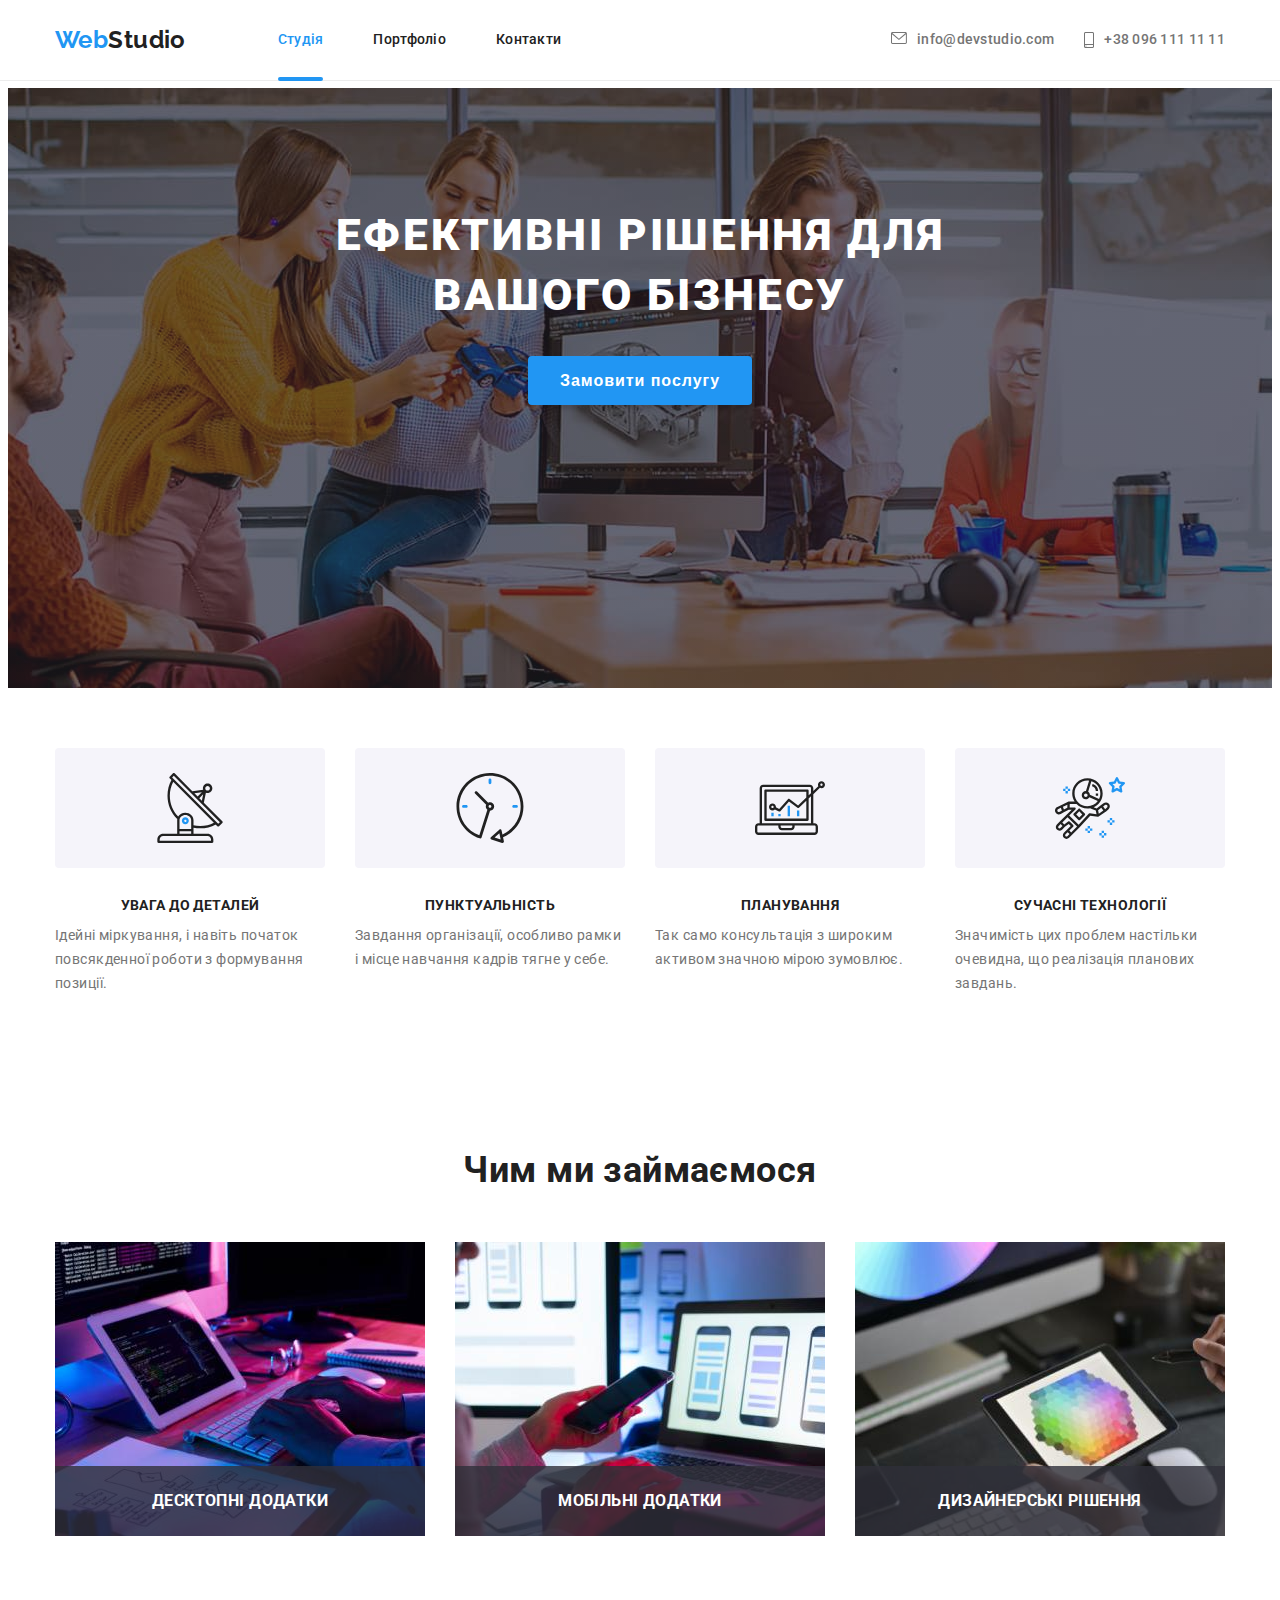
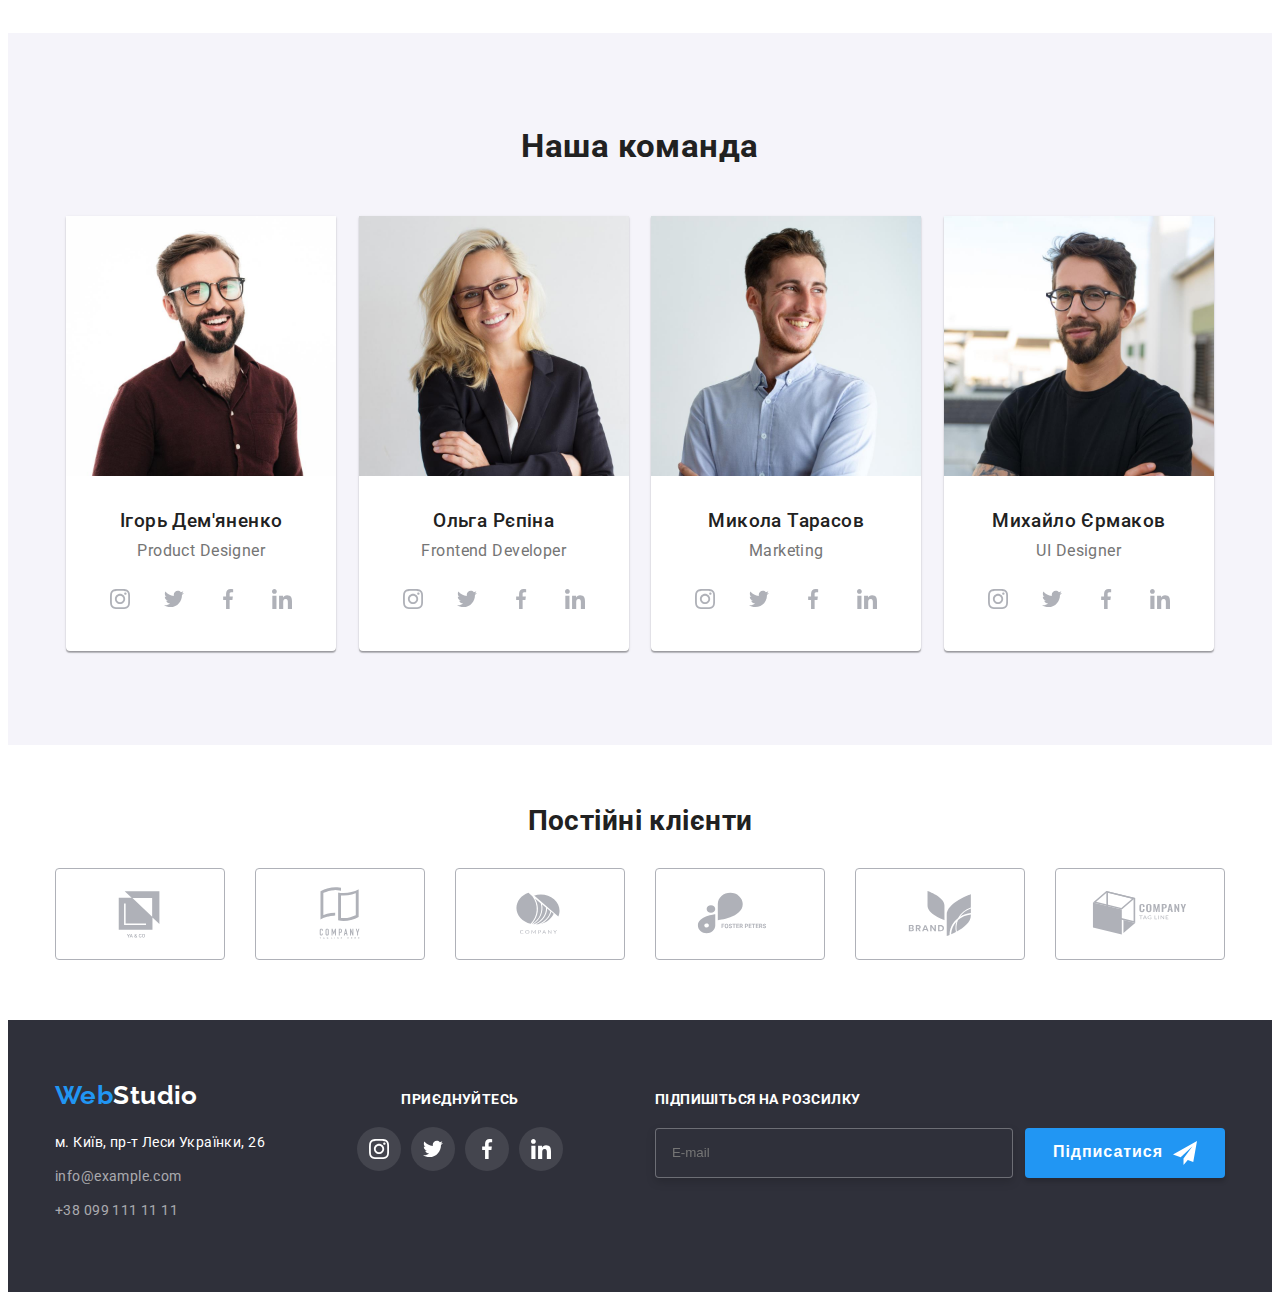
==== commit 72a043cc: "commit" ====
--- a/index.html
+++ b/index.html
@@ -80,25 +80,45 @@
             ></use>
           </svg>
         </button>
-        <ul class="list">
-          <li class="">
-            <a href="./index.html" class="">Студія</a>
-          </li>
-          <li class="">
-            <a href="./portfolio.html" class="link">Портфоліо</a>
-          </li>
-          <li class="">
-            <a href="#" class="link">Контакти</a>
-          </li>
-        </ul>
-        <ul class="list">
-          <li class="">
-            <a href="mailto:info@devstudio.com" class="link"> info@devstudio.com</a>
-          </li>
-          <li class="">
-            <a href="tel:+380961111111" class="link">+38 096 111 11 11</a>
-          </li>
-        </ul>
+        <div class="mobile__menu__wrapper">
+          <ul class="mobile__menu__nav list">
+            <li class="mobile__menu__nav__item">
+              <a href="./index.html" class="mobile__menu__nav__link link">Студія</a>
+            </li>
+            <li class="mobile__menu__nav__item">
+              <a href="./portfolio.html" class="mobile__menu__nav__link link">Портфоліо</a>
+            </li>
+            <li class="mobile__menu__nav__item">
+              <a href="#" class="mobile__menu__nav__link link">Контакти</a>
+            </li>
+          </ul>
+          <div class="mobile__menu__contact__wrapper">
+            <ul class="mobile__menu__contact__list list">
+              <li class="mobile__menu__contact__list__item">
+                <a href="tel:+380961111111" class="contact__tel__link link">+38 096 111 11 11</a>
+              </li>
+              <li class="mobile__menu__contact__list__item">
+                <a href="mailto:info@devstudio.com" class="contact__mail__link link">
+                  info@devstudio.com</a
+                >
+              </li>
+            </ul>
+            <ul class="mobile__menu__soc__list list">
+              <li class="mobile__menu__soc__list__item">
+                <a href="#" class="soc__link link">Instagram</a>
+              </li>
+              <li class="mobile__menu__soc__list__item">
+                <a href="#" class="soc__link link">Twitter</a>
+              </li>
+              <li class="mobile__menu__soc__list__item">
+                <a href="#" class="soc__link link">Facebook</a>
+              </li>
+              <li class="mobile__menu__soc__list__item">
+                <a href="#" class="soc__link link">LinkedIn</a>
+              </li>
+            </ul>
+          </div>
+        </div>
       </div>
     </header>
     <main class="main">
@@ -529,7 +549,7 @@
         <p class="form_title">Залиште свої дані, ми вам передзвонимо</p>
         <div class="bloc_form">
           <form class="modal_window_form">
-            <label class="label_name" for="name">Ім'я</label>
+            <label class="label_name" for="">Ім'я</label>
             <div class="bloc_input_name">
               <input class="modal_form_input_name" type="text" name="name" id="name" />
               <span class="bloc_icone_form_name">
@@ -538,7 +558,7 @@
                 </svg>
               </span>
             </div>
-            <label class="label_tell" for="tel">Телефон</label>
+            <label class="label_tell" for="">Телефон</label>
             <div class="bloc_input_tell">
               <input class="modal_form_input_tell" type="text" name="tel" id="tel" />
               <span class="bloc_icone_form_tell">
@@ -547,7 +567,7 @@
                 </svg>
               </span>
             </div>
-            <label class="label_email" for="email">Пошта</label>
+            <label class="label_email" for="">Пошта</label>
             <div class="bloc_input_email">
               <input class="modal_form_input_email" type="email" name="email" id="email" />
               <span class="bloc_icone_form_email">
@@ -557,7 +577,7 @@
               </span>
             </div>
             <div class="bloc_comment">
-              <label class="label_comment" for="comment">Коментар</label>
+              <label class="label_comment" for="">Коментар</label>
               <textarea
                 class="textarea_comment"
                 name="comment"
--- a/css/main.min.css
+++ b/css/main.min.css
@@ -1 +1 @@
-html{-webkit-box-sizing:border-box;box-sizing:border-box}*,*::after,*::before{-webkit-box-sizing:border-box;box-sizing:border-box}h1,h2,h3,h4,ul,p,b,input,textarea{margin-bottom:0;margin-top:0;padding:0}:root{--primary-background-color: #FFFFFF;--second-primary-background: #2F303A;--background-section-color: #F5F4FA;--background-color: #757575;--accent-color: #2196F3;--primary-text-white: #FFFFFF;--primary-text-black: #212121;--second-text-gray: #757575;--second-text-gray-alfa-chenel: rgba(255, 255, 255, 0.6);--border-color: #EEEEEE;--border-bottom-color-header: #ECECEC;--background-button-hover: #188CE8;--features-title-background-before: #F5F4FA;--clients-link-color: #AFB1B8;--team-link-color: #AFB1B8;--background-soc-link-footer: rgba(255, 255, 255, 0.1);--background-gallery-item-hover: rgba(33, 150, 243, 0.9);--background-backdrop: rgba(0, 0, 0, 0.2);--background-modal-window: #FFFFFF;--background-case_bloc_title: rgba(47, 48, 58, 0.8)}body{font-size:14px;font-family:"Roboto",sans-serif;line-height:1.14;letter-spacing:.03em;color:var(--second-text-gray);background-color:var(--primary-background-color);padding-top:60px}img{width:100%;max-width:100%;height:auto}.link{text-decoration:none}.list{list-style-type:none}@media screen and (min-width: 768px){body{padding-top:80px}}@media screen and (min-width: 1200px){body{padding-top:80px}}.hidden_title{position:absolute;white-space:nowrap;width:1px;height:1px;overflow:hidden;border:0;padding:0;clip:rect(0 0 0 0);-webkit-clip-path:inset(50%);clip-path:inset(50%);margin:-1px}.container{padding-left:15px;padding-right:15px;margin:0 auto;width:100%;max-width:100%}@media screen and (min-width: 480px){.container{width:480px}}@media screen and (min-width: 768px){.container{width:768px}}@media screen and (min-width: 1200px){.container{width:1200px}}.header{position:fixed;z-index:2;top:0;left:0;background-color:var(--primary-background-color);border-bottom:1px solid var(--border-bottom-color-header);width:100%}.header__nav{display:-webkit-box;display:-ms-flexbox;display:flex;-webkit-box-align:center;-ms-flex-align:center;align-items:center;padding-left:15px;padding-right:15px;padding:10px 15px}.header__logo{font-family:"Raleway",sans-serif;font-weight:700;font-size:24px;line-height:1.16;color:var(--primary-text-black);display:block}.header__logo__firstp{color:var(--accent-color)}.header__menu__btn{display:-webkit-box;display:-ms-flexbox;display:flex;margin:0;padding:0;border:none;background-color:rgba(0,0,0,0);margin-left:auto;cursor:pointer}.header__mobile__menu{display:none}.header__mobile__menu.is-open{display:block}.header__mobile__menu{position:absolute;top:0;right:0;width:100vw;height:100vh;background-color:var(--primary-background-color)}.header__list,.header__contacts__list{display:none}.active_page{display:none}@media screen and (min-width: 768px){.active_page{color:var(--accent-color)}.active_page::after{position:absolute;content:"";width:100%;height:4px;left:0px;top:77px;background:var(--accent-color);border-radius:2px}}@media screen and (min-width: 1200px){.active_page{color:var(--accent-color)}.active_page::after{position:absolute;content:"";width:100%;height:4px;left:0px;top:77px;background:var(--accent-color);border-radius:2px}}.hero{background-color:var(--second-primary-background);width:100%;min-height:400px;padding-top:118px;margin-left:auto;margin-right:auto;background-image:-webkit-gradient(linear, left top, left bottom, from(rgba(47, 48, 58, 0.4)), to(rgba(47, 48, 58, 0.4))),url("../images/img-hero-mobile.jpg");background-image:linear-gradient(rgba(47, 48, 58, 0.4), rgba(47, 48, 58, 0.4)),url("../images/img-hero-mobile.jpg");background-position:center}.hero__title{font-weight:900;font-size:26px;line-height:1.61;text-align:center;letter-spacing:.06em;text-transform:uppercase;color:var(--primary-background-color);max-width:360px;margin-bottom:30px;margin-left:auto;margin-right:auto}.hero__button{min-width:200px;border-radius:4px;border:rgba(0,0,0,0);padding:10px 32px;-webkit-box-shadow:0px 4px 4px rgba(0,0,0,.15);box-shadow:0px 4px 4px rgba(0,0,0,.15);margin-left:auto;margin-right:auto;font-weight:700;font-size:16px;line-height:1.84;display:-webkit-box;display:-ms-flexbox;display:flex;-webkit-box-align:center;-ms-flex-align:center;align-items:center;text-align:center;letter-spacing:.06em;color:var(--primary-text-white);background-color:var(--accent-color);cursor:pointer;-webkit-transition:color 250ms cubic-bezier(0.4, 0, 0.2, 1),border-radius 250ms cubic-bezier(0.4, 0, 0.2, 1),-webkit-box-shadow 250ms cubic-bezier(0.4, 0, 0.2, 1);transition:color 250ms cubic-bezier(0.4, 0, 0.2, 1),border-radius 250ms cubic-bezier(0.4, 0, 0.2, 1),-webkit-box-shadow 250ms cubic-bezier(0.4, 0, 0.2, 1);transition:color 250ms cubic-bezier(0.4, 0, 0.2, 1),box-shadow 250ms cubic-bezier(0.4, 0, 0.2, 1),border-radius 250ms cubic-bezier(0.4, 0, 0.2, 1);transition:color 250ms cubic-bezier(0.4, 0, 0.2, 1),box-shadow 250ms cubic-bezier(0.4, 0, 0.2, 1),border-radius 250ms cubic-bezier(0.4, 0, 0.2, 1),-webkit-box-shadow 250ms cubic-bezier(0.4, 0, 0.2, 1)}.hero__button:hover,.hero__button:focus{background:var(--background-button-hover);-webkit-box-shadow:0px 4px 4px rgba(0,0,0,.15);box-shadow:0px 4px 4px rgba(0,0,0,.15);border-radius:4px}@media screen and (min-width: 480px){.hero{width:480px;background-repeat:no-repeat}}@media screen and (min-width: 768px){.hero{width:768px;background-image:-webkit-gradient(linear, left top, left bottom, from(rgba(47, 48, 58, 0.4)), to(rgba(47, 48, 58, 0.4))),url(../images/img-hero-tablet.jpg);background-image:linear-gradient(rgba(47, 48, 58, 0.4), rgba(47, 48, 58, 0.4)),url(../images/img-hero-tablet.jpg)}}@media screen and (min-width: 1200px){.hero{width:100%;height:600px;background-image:-webkit-gradient(linear, left top, left bottom, from(rgba(47, 48, 58, 0.4)), to(rgba(47, 48, 58, 0.4))),url(../images/img-hero-desk.jpg);background-image:linear-gradient(rgba(47, 48, 58, 0.4), rgba(47, 48, 58, 0.4)),url(../images/img-hero-desk.jpg);background-position:center;margin-left:auto;margin-right:auto}.hero__title{font-size:44px;line-height:1.36;max-width:696px;margin-left:auto;margin-right:auto}}@media screen and (min-width: 1600px){.hero{width:1600px;height:600px;background-image:-webkit-gradient(linear, left top, left bottom, from(rgba(47, 48, 58, 0.4)), to(rgba(47, 48, 58, 0.4))),url(../images/img-hero-desk.jpg);background-image:linear-gradient(rgba(47, 48, 58, 0.4), rgba(47, 48, 58, 0.4)),url(../images/img-hero-desk.jpg)}}.features__list{margin-left:auto;margin-right:auto;padding-top:30px;padding-bottom:30px}.features__list__item{display:-webkit-box;display:-ms-flexbox;display:flex;-webkit-box-orient:vertical;-webkit-box-direction:normal;-ms-flex-direction:column;flex-direction:column;margin-bottom:30px}.features__icon__svg{display:-webkit-box;display:-ms-flexbox;display:flex;height:120px;background:var(--features-title-background-before);border-radius:4px;-webkit-box-align:center;-ms-flex-align:center;align-items:center;-ms-flex-pack:distribute;justify-content:space-around;margin-bottom:30px}.features__title{display:inline-block;font-weight:700;font-size:14px;line-height:1.14;letter-spacing:.03em;text-transform:uppercase;color:var(--primary-text-black);margin-bottom:10px;margin-left:auto;margin-right:auto}.features__description{line-height:1.71}@media screen and (min-width: 768px){.features__list{display:-webkit-box;display:-ms-flexbox;display:flex;-ms-flex-wrap:wrap;flex-wrap:wrap;-webkit-box-pack:justify;-ms-flex-pack:justify;justify-content:space-between;padding-top:60px;padding-bottom:60px}.features__list__item{display:-webkit-box;display:-ms-flexbox;display:flex;-webkit-box-orient:vertical;-webkit-box-direction:normal;-ms-flex-direction:column;flex-direction:column;margin-bottom:60px;width:354px}.features__list .features__list__item:nth-child(n+3){margin-bottom:0}}@media screen and (min-width: 1200px){.features__list{display:-webkit-box;display:-ms-flexbox;display:flex;-ms-flex-wrap:nowrap;flex-wrap:nowrap;-webkit-box-pack:justify;-ms-flex-pack:justify;justify-content:space-between;padding-top:60px;padding-bottom:60px}.features__list__item{display:-webkit-box;display:-ms-flexbox;display:flex;-webkit-box-orient:vertical;-webkit-box-direction:normal;-ms-flex-direction:column;flex-direction:column;margin-bottom:0;width:270px}}.case{display:none}@media screen and (min-width: 1200px){.case{display:-webkit-box;display:-ms-flexbox;display:flex;padding-top:94px;padding-bottom:94px}.case__list{display:-webkit-box;display:-ms-flexbox;display:flex;-ms-flex-wrap:wrap;flex-wrap:wrap}.case__list__item{margin-right:30px}.case__list__item:nth-child(3n){margin-right:0}.case__title{font-weight:700;font-size:36px;line-height:1.16;text-align:center;color:var(--primary-text-black);margin-bottom:50px}.case__list__item__wrapper{display:block;position:relative}.case__position__bloc{position:absolute;bottom:3px;left:0;width:100%;min-height:70px;background:var(--background-case_bloc_title)}.case__position__bloc__title{position:absolute;top:50%;left:50%;-webkit-transform:translate(-50%, -50%);transform:translate(-50%, -50%);font-weight:700;line-height:1.14;text-transform:uppercase;color:var(--primary-text-white);white-space:nowrap}}.team_first_title{font-weight:700;font-size:28px;line-height:1.17;text-align:center;color:var(--primary-text-black);margin-bottom:30px}.team_list{display:-webkit-box;display:-ms-flexbox;display:flex;-ms-flex-wrap:wrap;flex-wrap:wrap}.team{background-color:var(--background-section-color)}.team_item{background-color:var(--primary-background-color);width:100%;-webkit-box-shadow:0px 1px 3px rgba(0,0,0,.12),0px 1px 1px rgba(0,0,0,.14),0px 2px 1px rgba(0,0,0,.2);box-shadow:0px 1px 3px rgba(0,0,0,.12),0px 1px 1px rgba(0,0,0,.14),0px 2px 1px rgba(0,0,0,.2);border-radius:0px 0px 4px 4px;margin-bottom:30px}.team .team_item:last-child{margin-bottom:60px}.team_text{padding:30px 32px 30px 32px}.team_title{font-weight:500;font-size:19px;line-height:1.18;text-align:center;color:var(--primary-text-black);margin-bottom:10px}.team_position{font-size:16px;line-height:1.18;text-align:center;margin-bottom:16px}.team_soc{display:-webkit-box;display:-ms-flexbox;display:flex;-webkit-box-pack:center;-ms-flex-pack:center;justify-content:center;gap:10px}.team_soc_link{display:-webkit-box;display:-ms-flexbox;display:flex;width:44px;height:44px;border-radius:50%;-webkit-box-align:center;-ms-flex-align:center;align-items:center;-webkit-box-pack:center;-ms-flex-pack:center;justify-content:center;color:var(--team-link-color);fill:currentColor;-webkit-transition:color 250ms cubic-bezier(0.4, 0, 0.2, 1),background-color 250ms cubic-bezier(0.4, 0, 0.2, 1);transition:color 250ms cubic-bezier(0.4, 0, 0.2, 1),background-color 250ms cubic-bezier(0.4, 0, 0.2, 1)}.team_soc_link:hover,.team_soc_link:focus{background-color:var(--accent-color);color:var(--primary-text-white)}@media screen and (min-width: 768px){.team{padding-top:60px;padding-bottom:60px}.team_list{display:-webkit-box;display:-ms-flexbox;display:flex;-ms-flex-wrap:wrap;flex-wrap:wrap;-ms-flex-pack:distribute;justify-content:space-around}.team_list .team_item{width:354px}.team_list .team_item:nth-child(n+3){margin-bottom:0}}@media screen and (min-width: 1200px){.team{padding-top:94px;padding-bottom:94px}.team_first_title{font-size:33px;line-height:1.16;margin-bottom:50px}.team_list{display:-webkit-box;display:-ms-flexbox;display:flex;-ms-flex-wrap:nowrap;flex-wrap:nowrap;-ms-flex-pack:distribute;justify-content:space-around}.team_list .team_item{width:270px;margin-bottom:0}}.clients{padding-top:60px;padding-bottom:60px}.clients_title{font-weight:700;font-size:28px;line-height:1.17;text-align:center;color:#212121;margin-bottom:30px}.clients_list{margin-left:-15px;margin-right:-15px;display:-webkit-box;display:-ms-flexbox;display:flex;-ms-flex-wrap:wrap;flex-wrap:wrap;-webkit-box-pack:center;-ms-flex-pack:center;justify-content:center}.clients_item{margin-bottom:30px;margin-left:15px;margin-right:15px}.clients_item:last-child{margin-bottom:0}.clients_link{display:-webkit-box;display:-ms-flexbox;display:flex;width:210px;height:92px;border:1px solid var(--clients-link-color);border-radius:4px;-webkit-box-align:center;-ms-flex-align:center;align-items:center;-ms-flex-pack:distribute;justify-content:space-around;color:var(--team-link-color);fill:currentColor;-webkit-transition:color 250ms cubic-bezier(0.4, 0, 0.2, 1),border 250ms cubic-bezier(0.4, 0, 0.2, 1);transition:color 250ms cubic-bezier(0.4, 0, 0.2, 1),border 250ms cubic-bezier(0.4, 0, 0.2, 1)}.clients_link:hover,.clients_link:focus{border:1px solid var(--accent-color);color:var(--accent-color)}@media screen and (min-width: 480px){.clients_item:nth-child(n+5){margin-bottom:0}.clients_list{-ms-flex-pack:distribute;justify-content:space-around}}@media screen and (min-width: 768px){.clients_item:nth-child(n+4){margin-bottom:0}.clients_link{width:226px}}@media screen and (min-width: 1200px){.clients_item{margin-bottom:0}.clients_link{width:170px}}.footer{background-color:var(--second-primary-background);padding:60px 0}.address_section{text-align:center;margin-bottom:60px}.footer_logo{display:block;font-family:"Raleway",sans-serif;font-weight:700;font-size:26px;line-height:1.19;color:var(--primary-text-white);margin-bottom:20px}.footer_logo_firstp{color:var(--accent-color)}.address_map{font-style:normal;line-height:1.71;color:var(--primary-text-white);-webkit-transition:color 250ms cubic-bezier(0.4, 0, 0.2, 1);transition:color 250ms cubic-bezier(0.4, 0, 0.2, 1)}.address_link{font-style:normal;line-height:1.71;color:var(--second-text-gray-alfa-chenel);-webkit-transition:color 250ms cubic-bezier(0.4, 0, 0.2, 1);transition:color 250ms cubic-bezier(0.4, 0, 0.2, 1)}.address_item{margin-bottom:10px}.address_map:hover,.address_map:focus,.address_link:hover,.address_link:focus{color:var(--accent-color)}.footer_title_soc{font-weight:700;line-height:16px;text-transform:uppercase;color:var(--primary-text-white);margin-bottom:20px;text-align:center}.footer_list_soc{display:-webkit-box;display:-ms-flexbox;display:flex;gap:10px;margin-bottom:60px;-webkit-box-pack:center;-ms-flex-pack:center;justify-content:center}.footer_soc_link{display:-webkit-box;display:-ms-flexbox;display:flex;width:44px;height:44px;background:var(--background-soc-link-footer);border-radius:50%;-webkit-box-align:center;-ms-flex-align:center;align-items:center;-ms-flex-pack:distribute;justify-content:space-around;color:var(--primary-background-color);fill:currentColor;-webkit-transition:background-color 250ms cubic-bezier(0.4, 0, 0.2, 1);transition:background-color 250ms cubic-bezier(0.4, 0, 0.2, 1)}.footer_soc_link:hover,.footer_soc_link:focus{background-color:var(--accent-color)}.bloc_form_subscription{text-align:center}.title_subscription{font-weight:700;font-size:14px;line-height:1.14;letter-spacing:.03em;text-transform:uppercase;color:var(--primary-text-white);margin-bottom:20px}.email_subscription{width:100%;padding:15px 16px;border:1px solid rgba(255,255,255,.3);-webkit-filter:drop-shadow(0px 4px 4px rgba(0, 0, 0, 0.15));filter:drop-shadow(0px 4px 4px rgba(0, 0, 0, 0.15));border-radius:4px;background-color:var(--second-primary-background);margin-bottom:20px}.buttom_subscription{padding:10px 28px;min-height:50px;background:var(--accent-color);-webkit-box-shadow:0px 4px 4px rgba(0,0,0,.15);box-shadow:0px 4px 4px rgba(0,0,0,.15);border-radius:4px;border:rgba(0,0,0,0);font-weight:700;font-size:16px;line-height:.53;display:-webkit-box;display:-ms-flexbox;display:flex;-webkit-box-align:center;-ms-flex-align:center;align-items:center;text-align:center;letter-spacing:.06em;cursor:pointer;color:var(--primary-text-white);-webkit-transition:color 250ms cubic-bezier(0.4, 0, 0.2, 1),border-radius 250ms cubic-bezier(0.4, 0, 0.2, 1),-webkit-box-shadow 250ms cubic-bezier(0.4, 0, 0.2, 1);transition:color 250ms cubic-bezier(0.4, 0, 0.2, 1),border-radius 250ms cubic-bezier(0.4, 0, 0.2, 1),-webkit-box-shadow 250ms cubic-bezier(0.4, 0, 0.2, 1);transition:color 250ms cubic-bezier(0.4, 0, 0.2, 1),box-shadow 250ms cubic-bezier(0.4, 0, 0.2, 1),border-radius 250ms cubic-bezier(0.4, 0, 0.2, 1);transition:color 250ms cubic-bezier(0.4, 0, 0.2, 1),box-shadow 250ms cubic-bezier(0.4, 0, 0.2, 1),border-radius 250ms cubic-bezier(0.4, 0, 0.2, 1),-webkit-box-shadow 250ms cubic-bezier(0.4, 0, 0.2, 1);margin-left:auto;margin-right:auto}.buttom_subscription:hover,.buttom_subscription:focus{background:var(--background-button-hover);-webkit-box-shadow:0px 4px 4px rgba(0,0,0,.15);box-shadow:0px 4px 4px rgba(0,0,0,.15);border-radius:4px}.icon_form_button{fill:var(--primary-text-white);margin-left:10px}@media screen and (min-width: 768px){.address_wrapper{display:-webkit-box;display:-ms-flexbox;display:flex;-webkit-box-align:baseline;-ms-flex-align:baseline;align-items:baseline;padding-left:61px;padding-right:74px;-webkit-box-pack:justify;-ms-flex-pack:justify;justify-content:space-between;margin-bottom:60px}.address_section{display:block;width:232px;-webkit-box-orient:horizontal;-webkit-box-direction:normal;-ms-flex-direction:row;flex-direction:row;margin-bottom:0}.address_soc_link{display:-webkit-box;display:-ms-flexbox;display:flex;-webkit-box-orient:vertical;-webkit-box-direction:normal;-ms-flex-direction:column;flex-direction:column;width:206px}.footer_list_soc{margin-bottom:0}.email_subscription{width:450px}}@media screen and (min-width: 1200px){.container_footer{display:-webkit-box;display:-ms-flexbox;display:flex;-webkit-box-orient:horizontal;-webkit-box-direction:normal;-ms-flex-direction:row;flex-direction:row;-webkit-box-pack:justify;-ms-flex-pack:justify;justify-content:space-between;-webkit-box-align:baseline;-ms-flex-align:baseline;align-items:baseline}.address_wrapper{padding:0;margin-bottom:0;-webkit-box-pack:left;-ms-flex-pack:left;justify-content:left}.address_section{margin-right:70px;text-align:start}.bloc_form_subscription{text-align:start}.buttom_subscription{margin-left:0;margin-right:0}.form_subscription{display:-webkit-box;display:-ms-flexbox;display:flex}.email_subscription{margin-bottom:0;width:358px;margin-right:12px}}.filter_list{margin-bottom:50px;display:-webkit-box;display:-ms-flexbox;display:flex;-webkit-box-pack:center;-ms-flex-pack:center;justify-content:center}.filter_list .filter_item{margin-right:8px}.filter_list:last-child{margin-right:0}.filter_button{font-weight:500;font-size:16px;line-height:1.62;text-align:center;color:var(--primary-text-black);background-color:var(--background-section-color);border-radius:4px;border:var(--accent-color);padding:6px 22px;min-width:75px;-webkit-transition:color 250ms cubic-bezier(0.4, 0, 0.2, 1),cursor 250ms cubic-bezier(0.4, 0, 0.2, 1),background-color 250ms cubic-bezier(0.4, 0, 0.2, 1),-webkit-box-shadow 250ms cubic-bezier(0.4, 0, 0.2, 1);transition:color 250ms cubic-bezier(0.4, 0, 0.2, 1),cursor 250ms cubic-bezier(0.4, 0, 0.2, 1),background-color 250ms cubic-bezier(0.4, 0, 0.2, 1),-webkit-box-shadow 250ms cubic-bezier(0.4, 0, 0.2, 1);transition:box-shadow 250ms cubic-bezier(0.4, 0, 0.2, 1),color 250ms cubic-bezier(0.4, 0, 0.2, 1),cursor 250ms cubic-bezier(0.4, 0, 0.2, 1),background-color 250ms cubic-bezier(0.4, 0, 0.2, 1);transition:box-shadow 250ms cubic-bezier(0.4, 0, 0.2, 1),color 250ms cubic-bezier(0.4, 0, 0.2, 1),cursor 250ms cubic-bezier(0.4, 0, 0.2, 1),background-color 250ms cubic-bezier(0.4, 0, 0.2, 1),-webkit-box-shadow 250ms cubic-bezier(0.4, 0, 0.2, 1)}.filter_button:hover,.filter_button:focus,.filter_button:active{-webkit-box-shadow:0px 3px 1px rgba(0,0,0,.1),0px 1px 2px rgba(0,0,0,.08),0px 2px 2px rgba(0,0,0,.12);box-shadow:0px 3px 1px rgba(0,0,0,.1),0px 1px 2px rgba(0,0,0,.08),0px 2px 2px rgba(0,0,0,.12);color:var(--primary-text-white);background-color:var(--accent-color);cursor:pointer}.backdrop{position:fixed;top:0;left:0;width:100%;height:100%;z-index:3;background:var(--background-backdrop);opacity:1;-webkit-transform:scale(1);transform:scale(1);-webkit-transition:opacity 250ms cubic-bezier(0.4, 0, 0.2, 1),-webkit-transform 250ms cubic-bezier(0.4, 0, 0.2, 1);transition:opacity 250ms cubic-bezier(0.4, 0, 0.2, 1),-webkit-transform 250ms cubic-bezier(0.4, 0, 0.2, 1);transition:transform 250ms cubic-bezier(0.4, 0, 0.2, 1),opacity 250ms cubic-bezier(0.4, 0, 0.2, 1);transition:transform 250ms cubic-bezier(0.4, 0, 0.2, 1),opacity 250ms cubic-bezier(0.4, 0, 0.2, 1),-webkit-transform 250ms cubic-bezier(0.4, 0, 0.2, 1)}.backdrop.is_hidden{opacity:0;pointer-events:none;-webkit-transform:scale(0.5);transform:scale(0.5)}.modal_window{position:absolute;top:50%;left:50%;-webkit-transform:translate(-50%, -50%);transform:translate(-50%, -50%);min-width:528px;min-height:581px;background-color:var(--background-modal-window);-webkit-box-shadow:0px 1px 3px rgba(0,0,0,.12),0px 1px 1px rgba(0,0,0,.14),0px 2px 1px rgba(0,0,0,.2);box-shadow:0px 1px 3px rgba(0,0,0,.12),0px 1px 1px rgba(0,0,0,.14),0px 2px 1px rgba(0,0,0,.2);border-radius:4px;padding:40px;display:-webkit-box;display:-ms-flexbox;display:flex;-webkit-box-orient:vertical;-webkit-box-direction:normal;-ms-flex-direction:column;flex-direction:column}.modal_window_form{display:-webkit-box;display:-ms-flexbox;display:flex;-webkit-box-orient:vertical;-webkit-box-direction:normal;-ms-flex-direction:column;flex-direction:column}.form_title{font-weight:700;font-size:20px;line-height:1.15;text-align:center;color:var(--primary-text-black);margin-bottom:12px}.label_email,.label_comment,.label_name,.label_tell{font-weight:400;font-size:12px;line-height:1.16;margin-bottom:4px}.modal_form_input_name,.modal_form_input_tell,.modal_form_input_email,.textarea_comment{border:1px solid rgba(33,33,33,.2);border-radius:4px;cursor:pointer;-webkit-transition:border-color 250ms cubic-bezier(0.4, 0, 0.2, 1);transition:border-color 250ms cubic-bezier(0.4, 0, 0.2, 1)}.modal_form_input_email,.modal_form_input_tell,.modal_form_input_name{padding:11px 11px 11px 42px;width:100%}.bloc_input_email,.bloc_input_tell,.bloc_input_name{margin-bottom:10px}.bloc_comment{display:-webkit-box;display:-ms-flexbox;display:flex;-webkit-box-orient:vertical;-webkit-box-direction:normal;-ms-flex-direction:column;flex-direction:column;margin-bottom:20px}.textarea_comment{display:block;resize:none}.textarea_comment::-webkit-input-placeholder{font-size:12px;line-height:1.16;letter-spacing:.01em;color:rgba(117,117,117,.5);padding:12px 16px}.textarea_comment::-moz-placeholder{font-size:12px;line-height:1.16;letter-spacing:.01em;color:rgba(117,117,117,.5);padding:12px 16px}.textarea_comment:-ms-input-placeholder{font-size:12px;line-height:1.16;letter-spacing:.01em;color:rgba(117,117,117,.5);padding:12px 16px}.textarea_comment::-ms-input-placeholder{font-size:12px;line-height:1.16;letter-spacing:.01em;color:rgba(117,117,117,.5);padding:12px 16px}.textarea_comment::placeholder{font-size:12px;line-height:1.16;letter-spacing:.01em;color:rgba(117,117,117,.5);padding:12px 16px}.modal_window_form .textarea_comment:hover,.modal_window_form .textarea_comment:focus{border-color:var(--accent-color)}.bloc_input_tell,.bloc_input_email,.bloc_input_name{position:relative;color:var(--primary-text-black)}.bloc_icone_form_name,.bloc_icone_form_tell,.bloc_icone_form_email{display:block;position:absolute;fill:currentColor;-webkit-transition:color 250ms cubic-bezier(0.4, 0, 0.2, 1);transition:color 250ms cubic-bezier(0.4, 0, 0.2, 1)}.bloc_icone_form_name{top:14px;left:15px}.bloc_icone_form_tell{top:13px;left:14px}.bloc_icone_form_email{top:14px;left:13px}.bloc_input_name:hover .modal_form_input_name,.bloc_input_name:focus .modal_form_input_name{border-color:var(--accent-color)}.bloc_input_tell:hover .modal_form_input_tell,.bloc_input_tell:focus .modal_form_input_tell{border-color:var(--accent-color)}.bloc_input_email:hover .modal_form_input_email,.bloc_input_email:focus .modal_form_input_email{border-color:var(--accent-color)}.bloc_input_name:hover,.bloc_input_name:focus{color:var(--accent-color)}.bloc_input_tell:hover,.bloc_input_tell:focus{color:var(--accent-color)}.bloc_input_email:hover,.bloc_input_email:focus{color:var(--accent-color)}.bloc_checkbox{display:-webkit-inline-box;display:-ms-inline-flexbox;display:inline-flex;-webkit-box-pack:center;-ms-flex-pack:center;justify-content:center}.bloc_checkbox{display:-webkit-inline-box;display:-ms-inline-flexbox;display:inline-flex;margin-bottom:30px;cursor:pointer}.label_checkbox,.checkbox_link{font-size:14px;letter-spacing:.03em}.checkbox_modal_form{-webkit-appearance:none;-moz-appearance:none;appearance:none}.checkbox_bloc{display:-webkit-inline-box;display:-ms-inline-flexbox;display:inline-flex;-webkit-box-align:center;-ms-flex-align:center;align-items:center;-webkit-box-pack:justify;-ms-flex-pack:justify;justify-content:space-between;width:16px;height:15px;border:solid 2px var(--primary-text-black);border-radius:2px;border-radius:2px;margin-right:7px}.checkbox_modal_form:checked+.checkbox_bloc{background-color:var(--accent-color);border:solid 2px var(--accent-color)}.checkbox_link{margin-left:5px;color:var(--accent-color)}.window_form_button{width:200px;min-height:50px;padding:10px 52px;background:var(--accent-color);-webkit-box-shadow:0px 4px 4px rgba(0,0,0,.15);box-shadow:0px 4px 4px rgba(0,0,0,.15);border-radius:4px;border:rgba(0,0,0,0);margin-right:auto;margin-left:auto;cursor:pointer;font-weight:700;font-size:16px;line-height:1.87;-webkit-box-align:center;-ms-flex-align:center;align-items:center;text-align:center;letter-spacing:.06em;color:var(--primary-text-white);-webkit-transition:color 250ms cubic-bezier(0.4, 0, 0.2, 1),border-radius 250ms cubic-bezier(0.4, 0, 0.2, 1),-webkit-box-shadow 250ms cubic-bezier(0.4, 0, 0.2, 1);transition:color 250ms cubic-bezier(0.4, 0, 0.2, 1),border-radius 250ms cubic-bezier(0.4, 0, 0.2, 1),-webkit-box-shadow 250ms cubic-bezier(0.4, 0, 0.2, 1);transition:color 250ms cubic-bezier(0.4, 0, 0.2, 1),box-shadow 250ms cubic-bezier(0.4, 0, 0.2, 1),border-radius 250ms cubic-bezier(0.4, 0, 0.2, 1);transition:color 250ms cubic-bezier(0.4, 0, 0.2, 1),box-shadow 250ms cubic-bezier(0.4, 0, 0.2, 1),border-radius 250ms cubic-bezier(0.4, 0, 0.2, 1),-webkit-box-shadow 250ms cubic-bezier(0.4, 0, 0.2, 1)}.window_form_button:hover,.window_form_button:focus{background:var(--background-button-hover);-webkit-box-shadow:0px 4px 4px rgba(0,0,0,.15);box-shadow:0px 4px 4px rgba(0,0,0,.15);border-radius:4px}.modal_window_close{position:absolute;display:-webkit-box;display:-ms-flexbox;display:flex;top:8px;right:8px;width:30px;height:30px;-webkit-box-align:center;-ms-flex-align:center;align-items:center;-ms-flex-pack:distribute;justify-content:space-around;border-radius:50%;border:1px solid rgba(0,0,0,.1);background-color:var(--background-modal-window);cursor:pointer;-webkit-transition:color 250ms cubic-bezier(0.4, 0, 0.2, 1);transition:color 250ms cubic-bezier(0.4, 0, 0.2, 1);fill:currentColor}.modal_window_close:hover{color:var(--accent-color)}/*# sourceMappingURL=main.min.css.map */+html{-webkit-box-sizing:border-box;box-sizing:border-box}*,*::after,*::before{-webkit-box-sizing:border-box;box-sizing:border-box}h1,h2,h3,h4,ul,p,b,input,textarea{margin-bottom:0;margin-top:0;padding:0}:root{--primary-background-color: #FFFFFF;--second-primary-background: #2F303A;--background-section-color: #F5F4FA;--background-color: #757575;--accent-color: #2196F3;--primary-text-white: #FFFFFF;--primary-text-black: #212121;--second-text-gray: #757575;--second-text-gray-alfa-chenel: rgba(255, 255, 255, 0.6);--border-color: #EEEEEE;--border-bottom-color-header: #ECECEC;--background-button-hover: #188CE8;--features-title-background-before: #F5F4FA;--clients-link-color: #AFB1B8;--team-link-color: #AFB1B8;--background-soc-link-footer: rgba(255, 255, 255, 0.1);--background-gallery-item-hover: rgba(33, 150, 243, 0.9);--background-backdrop: rgba(0, 0, 0, 0.2);--background-modal-window: #FFFFFF;--background-case_bloc_title: rgba(47, 48, 58, 0.8)}body{font-size:14px;font-family:"Roboto",sans-serif;line-height:1.14;letter-spacing:.03em;color:var(--second-text-gray);background-color:var(--primary-background-color);padding-top:60px}img{width:100%;max-width:100%;height:auto}.link{text-decoration:none}.list{list-style-type:none}@media screen and (min-width: 768px){body{padding-top:80.67px}}@media screen and (min-width: 1200px){body{padding-top:80px}}.hidden_title{position:absolute;white-space:nowrap;width:1px;height:1px;overflow:hidden;border:0;padding:0;clip:rect(0 0 0 0);-webkit-clip-path:inset(50%);clip-path:inset(50%);margin:-1px}.container{padding-left:15px;padding-right:15px;margin:0 auto;width:100%;max-width:100%}@media screen and (min-width: 480px){.container{width:480px}}@media screen and (min-width: 768px){.container{width:768px}}@media screen and (min-width: 1200px){.container{width:1200px}}.header{position:fixed;z-index:2;top:0;left:0;background-color:var(--primary-background-color);border-bottom:1px solid var(--border-bottom-color-header);width:100%;padding:10px 15px}.header__nav{display:-webkit-box;display:-ms-flexbox;display:flex;-webkit-box-align:center;-ms-flex-align:center;align-items:center}.header__logo{font-family:"Raleway",sans-serif;font-weight:700;font-size:24px;line-height:1.16;color:var(--primary-text-black);display:block}.header__logo__firstp{color:var(--accent-color)}.header__list,.header__contacts__list{display:none}@media screen and (min-width: 768px){.header{padding:20px 0}.header__container__nav{display:-webkit-box;display:-ms-flexbox;display:flex;-webkit-box-align:center;-ms-flex-align:center;align-items:center}.header__nav .header__logo{margin-right:87px}.header__list{display:-webkit-box;display:-ms-flexbox;display:flex}.header__item{position:relative;margin-right:50px}.header__item:last-child{margin-right:0}.header__link{font-weight:500;line-height:1.14;letter-spacing:.02em;color:var(--primary-text-black);display:block;-webkit-transition:color 250ms cubic-bezier(0.4, 0, 0.2, 1);transition:color 250ms cubic-bezier(0.4, 0, 0.2, 1)}.header__link:hover,.header__link:focus{color:var(--accent-color)}.header__contacts__list{display:-webkit-box;display:-ms-flexbox;display:flex;-webkit-box-orient:vertical;-webkit-box-direction:normal;-ms-flex-direction:column;flex-direction:column;margin-left:auto}.header__contacts__list .header__contacts__item{margin-bottom:10px}.header__contacts__list .header__contacts__item:last-child{margin-bottom:0}.header__contacts__link{font-weight:500;font-size:12px;line-height:1.14;letter-spacing:.02em;color:var(--second-text-gray);display:-webkit-box;display:-ms-flexbox;display:flex;fill:currentColor;-webkit-transition:color 250ms cubic-bezier(0.4, 0, 0.2, 1);transition:color 250ms cubic-bezier(0.4, 0, 0.2, 1)}.header__contacts__link:hover,.header__contacts__link:focus{color:var(--accent-color)}.header__contacts__icon{display:-webkit-box;display:-ms-flexbox;display:flex;margin-right:10px}.smartphone{width:10px;height:16px}.envelope{width:16px;height:12px}}@media screen and (min-width: 1200px){.header{padding:26px 0}.header__nav .header__logo{margin-right:92px}.header__contacts__list{-webkit-box-orient:horizontal;-webkit-box-direction:normal;-ms-flex-direction:row;flex-direction:row}.header__contacts__list .header__contacts__item{text-align:center;margin-bottom:0;margin-right:30px}.header__contacts__list .header__contacts__item:last-child{margin-right:0}.header__contacts__link{font-size:14px}}.header__menu__btn{display:-webkit-box;display:-ms-flexbox;display:flex;margin:0;padding:0;border:none;background-color:rgba(0,0,0,0);margin-left:auto;cursor:pointer;fill:currentColor;-webkit-transition:color 250ms cubic-bezier(0.4, 0, 0.2, 1);transition:color 250ms cubic-bezier(0.4, 0, 0.2, 1)}.header__menu__btn:hover{color:var(--accent-color)}.header__mobile__menu{position:absolute;top:0;right:0;width:100vw;height:100vh;background-color:var(--primary-background-color);padding:10px 15px 48px 40px;-webkit-transform:translateX(101%);transform:translateX(101%);-webkit-transition:-webkit-transform 250ms cubic-bezier(0.4, 0, 0.2, 1);transition:-webkit-transform 250ms cubic-bezier(0.4, 0, 0.2, 1);transition:transform 250ms cubic-bezier(0.4, 0, 0.2, 1);transition:transform 250ms cubic-bezier(0.4, 0, 0.2, 1), -webkit-transform 250ms cubic-bezier(0.4, 0, 0.2, 1)}.header__mobile__menu.is-open{display:block;-webkit-transform:translateX(0);transform:translateX(0)}.mobile__menu__wrapper{display:-webkit-box;display:-ms-flexbox;display:flex;height:100%;-webkit-box-orient:vertical;-webkit-box-direction:normal;-ms-flex-direction:column;flex-direction:column;-webkit-box-pack:justify;-ms-flex-pack:justify;justify-content:space-between}.mobile__menu__nav__item{margin-bottom:32px}.mobile__menu__nav__item:last-child{margin-bottom:0}.mobile__menu__nav__link{font-weight:500;font-size:40px;line-height:1.17;letter-spacing:.02em;color:var(--primary-text-black);-webkit-transition:color 250ms cubic-bezier(0.4, 0, 0.2, 1);transition:color 250ms cubic-bezier(0.4, 0, 0.2, 1)}.mobile__menu__nav__link:hover,.mobile__menu__nav__link:focus{color:var(--accent-color)}.mobile__menu__contact__list__item{margin-bottom:32px}.mobile__menu__contact__list__item:last-child{margin-bottom:64px}.mobile__menu__contact__list__item .contact__tel__link{font-weight:500;font-size:34px;line-height:1.17;letter-spacing:.02em;color:var(--accent-color)}.mobile__menu__contact__list__item .contact__mail__link{font-weight:500;font-size:24px;line-height:28px;letter-spacing:.02em;color:var(--second-text-gray)}.mobile__menu__soc__list{display:-webkit-box;display:-ms-flexbox;display:flex;-webkit-box-orient:horizontal;-webkit-box-direction:normal;-ms-flex-direction:row;flex-direction:row;-ms-flex-wrap:wrap;flex-wrap:wrap;margin-bottom:48px}.mobile__menu__soc__list__item{margin-right:10px;border-right:solid 1px rgba(33,33,33,.2);padding-right:10px}.mobile__menu__soc__list__item:last-child{margin-right:0;border-right:solid 0px rgba(33,33,33,.2);padding-right:0}.mobile__menu__soc__list__item .soc__link{font-weight:500;font-size:18px;line-height:1.22;letter-spacing:.02em;color:var(--accent-color)}@media screen and (min-width: 768px){.header__menu__btn,.header__mobile__menu{display:none}}.active_page{display:none}@media screen and (min-width: 768px){.active_page{display:block;color:var(--accent-color)}.active_page::after{position:absolute;content:"";width:100%;height:4px;left:0px;top:45px;background:var(--accent-color);border-radius:2px}}@media screen and (min-width: 1200px){.active_page{display:block;color:var(--accent-color)}.active_page::after{position:absolute;content:"";width:100%;height:4px;left:0px;top:45px;background:var(--accent-color);border-radius:2px}}.hero{background-color:var(--second-primary-background);width:100%;min-height:400px;padding-top:118px;margin-left:auto;margin-right:auto;background-image:-webkit-gradient(linear, left top, left bottom, from(rgba(47, 48, 58, 0.4)), to(rgba(47, 48, 58, 0.4))),url("../images/img-hero-mobile.jpg");background-image:linear-gradient(rgba(47, 48, 58, 0.4), rgba(47, 48, 58, 0.4)),url("../images/img-hero-mobile.jpg");background-position:center}.hero__title{font-weight:900;font-size:26px;line-height:1.61;text-align:center;letter-spacing:.06em;text-transform:uppercase;color:var(--primary-background-color);max-width:360px;margin-bottom:30px;margin-left:auto;margin-right:auto}.hero__button{min-width:200px;border-radius:4px;border:rgba(0,0,0,0);padding:10px 32px;-webkit-box-shadow:0px 4px 4px rgba(0,0,0,.15);box-shadow:0px 4px 4px rgba(0,0,0,.15);margin-left:auto;margin-right:auto;font-weight:700;font-size:16px;line-height:1.84;display:-webkit-box;display:-ms-flexbox;display:flex;-webkit-box-align:center;-ms-flex-align:center;align-items:center;text-align:center;letter-spacing:.06em;color:var(--primary-text-white);background-color:var(--accent-color);cursor:pointer;-webkit-transition:color 250ms cubic-bezier(0.4, 0, 0.2, 1),border-radius 250ms cubic-bezier(0.4, 0, 0.2, 1),-webkit-box-shadow 250ms cubic-bezier(0.4, 0, 0.2, 1);transition:color 250ms cubic-bezier(0.4, 0, 0.2, 1),border-radius 250ms cubic-bezier(0.4, 0, 0.2, 1),-webkit-box-shadow 250ms cubic-bezier(0.4, 0, 0.2, 1);transition:color 250ms cubic-bezier(0.4, 0, 0.2, 1),box-shadow 250ms cubic-bezier(0.4, 0, 0.2, 1),border-radius 250ms cubic-bezier(0.4, 0, 0.2, 1);transition:color 250ms cubic-bezier(0.4, 0, 0.2, 1),box-shadow 250ms cubic-bezier(0.4, 0, 0.2, 1),border-radius 250ms cubic-bezier(0.4, 0, 0.2, 1),-webkit-box-shadow 250ms cubic-bezier(0.4, 0, 0.2, 1)}.hero__button:hover,.hero__button:focus{background:var(--background-button-hover);-webkit-box-shadow:0px 4px 4px rgba(0,0,0,.15);box-shadow:0px 4px 4px rgba(0,0,0,.15);border-radius:4px}@media screen and (min-width: 480px){.hero{width:480px;background-repeat:no-repeat}}@media screen and (min-width: 768px){.hero{width:768px;background-image:-webkit-gradient(linear, left top, left bottom, from(rgba(47, 48, 58, 0.4)), to(rgba(47, 48, 58, 0.4))),url(../images/img-hero-tablet.jpg);background-image:linear-gradient(rgba(47, 48, 58, 0.4), rgba(47, 48, 58, 0.4)),url(../images/img-hero-tablet.jpg)}}@media screen and (min-width: 1200px){.hero{width:100%;height:600px;background-image:-webkit-gradient(linear, left top, left bottom, from(rgba(47, 48, 58, 0.4)), to(rgba(47, 48, 58, 0.4))),url(../images/img-hero-desk.jpg);background-image:linear-gradient(rgba(47, 48, 58, 0.4), rgba(47, 48, 58, 0.4)),url(../images/img-hero-desk.jpg);background-position:center;margin-left:auto;margin-right:auto}.hero__title{font-size:44px;line-height:1.36;max-width:696px;margin-left:auto;margin-right:auto}}@media screen and (min-width: 1600px){.hero{width:1600px;height:600px;background-image:-webkit-gradient(linear, left top, left bottom, from(rgba(47, 48, 58, 0.4)), to(rgba(47, 48, 58, 0.4))),url(../images/img-hero-desk.jpg);background-image:linear-gradient(rgba(47, 48, 58, 0.4), rgba(47, 48, 58, 0.4)),url(../images/img-hero-desk.jpg)}}.features__list{margin-left:auto;margin-right:auto;padding-top:30px;padding-bottom:30px}.features__list__item{display:-webkit-box;display:-ms-flexbox;display:flex;-webkit-box-orient:vertical;-webkit-box-direction:normal;-ms-flex-direction:column;flex-direction:column;margin-bottom:30px}.features__icon__svg{display:-webkit-box;display:-ms-flexbox;display:flex;height:120px;background:var(--features-title-background-before);border-radius:4px;-webkit-box-align:center;-ms-flex-align:center;align-items:center;-ms-flex-pack:distribute;justify-content:space-around;margin-bottom:30px}.features__title{display:inline-block;font-weight:700;font-size:14px;line-height:1.14;letter-spacing:.03em;text-transform:uppercase;color:var(--primary-text-black);margin-bottom:10px;margin-left:auto;margin-right:auto}.features__description{line-height:1.71}@media screen and (min-width: 768px){.features__list{display:-webkit-box;display:-ms-flexbox;display:flex;-ms-flex-wrap:wrap;flex-wrap:wrap;-webkit-box-pack:justify;-ms-flex-pack:justify;justify-content:space-between;padding-top:60px;padding-bottom:60px}.features__list__item{display:-webkit-box;display:-ms-flexbox;display:flex;-webkit-box-orient:vertical;-webkit-box-direction:normal;-ms-flex-direction:column;flex-direction:column;margin-bottom:60px;width:354px}.features__list .features__list__item:nth-child(n+3){margin-bottom:0}}@media screen and (min-width: 1200px){.features__list{display:-webkit-box;display:-ms-flexbox;display:flex;-ms-flex-wrap:nowrap;flex-wrap:nowrap;-webkit-box-pack:justify;-ms-flex-pack:justify;justify-content:space-between;padding-top:60px;padding-bottom:60px}.features__list__item{display:-webkit-box;display:-ms-flexbox;display:flex;-webkit-box-orient:vertical;-webkit-box-direction:normal;-ms-flex-direction:column;flex-direction:column;margin-bottom:0;width:270px}}.case{display:none}@media screen and (min-width: 1200px){.case{display:-webkit-box;display:-ms-flexbox;display:flex;padding-top:94px;padding-bottom:94px}.case__list{display:-webkit-box;display:-ms-flexbox;display:flex;-ms-flex-wrap:wrap;flex-wrap:wrap}.case__list__item{margin-right:30px}.case__list__item:nth-child(3n){margin-right:0}.case__title{font-weight:700;font-size:36px;line-height:1.16;text-align:center;color:var(--primary-text-black);margin-bottom:50px}.case__list__item__wrapper{display:block;position:relative}.case__position__bloc{position:absolute;bottom:3px;left:0;width:100%;min-height:70px;background:var(--background-case_bloc_title)}.case__position__bloc__title{position:absolute;top:50%;left:50%;-webkit-transform:translate(-50%, -50%);transform:translate(-50%, -50%);font-weight:700;line-height:1.14;text-transform:uppercase;color:var(--primary-text-white);white-space:nowrap}}.team_first_title{font-weight:700;font-size:28px;line-height:1.17;text-align:center;color:var(--primary-text-black);margin-bottom:30px}.team_list{display:-webkit-box;display:-ms-flexbox;display:flex;-ms-flex-wrap:wrap;flex-wrap:wrap}.team{background-color:var(--background-section-color)}.team_item{background-color:var(--primary-background-color);width:100%;-webkit-box-shadow:0px 1px 3px rgba(0,0,0,.12),0px 1px 1px rgba(0,0,0,.14),0px 2px 1px rgba(0,0,0,.2);box-shadow:0px 1px 3px rgba(0,0,0,.12),0px 1px 1px rgba(0,0,0,.14),0px 2px 1px rgba(0,0,0,.2);border-radius:0px 0px 4px 4px;margin-bottom:30px}.team .team_item:last-child{margin-bottom:60px}.team_text{padding:30px 32px 30px 32px}.team_title{font-weight:500;font-size:19px;line-height:1.18;text-align:center;color:var(--primary-text-black);margin-bottom:10px}.team_position{font-size:16px;line-height:1.18;text-align:center;margin-bottom:16px}.team_soc{display:-webkit-box;display:-ms-flexbox;display:flex;-webkit-box-pack:center;-ms-flex-pack:center;justify-content:center;gap:10px}.team_soc_link{display:-webkit-box;display:-ms-flexbox;display:flex;width:44px;height:44px;border-radius:50%;-webkit-box-align:center;-ms-flex-align:center;align-items:center;-webkit-box-pack:center;-ms-flex-pack:center;justify-content:center;color:var(--team-link-color);fill:currentColor;-webkit-transition:color 250ms cubic-bezier(0.4, 0, 0.2, 1),background-color 250ms cubic-bezier(0.4, 0, 0.2, 1);transition:color 250ms cubic-bezier(0.4, 0, 0.2, 1),background-color 250ms cubic-bezier(0.4, 0, 0.2, 1)}.team_soc_link:hover,.team_soc_link:focus{background-color:var(--accent-color);color:var(--primary-text-white)}@media screen and (min-width: 768px){.team{padding-top:60px;padding-bottom:60px}.team_list{display:-webkit-box;display:-ms-flexbox;display:flex;-ms-flex-wrap:wrap;flex-wrap:wrap;-ms-flex-pack:distribute;justify-content:space-around}.team_list .team_item{width:354px}.team_list .team_item:nth-child(n+3){margin-bottom:0}}@media screen and (min-width: 1200px){.team{padding-top:94px;padding-bottom:94px}.team_first_title{font-size:33px;line-height:1.16;margin-bottom:50px}.team_list{display:-webkit-box;display:-ms-flexbox;display:flex;-ms-flex-wrap:nowrap;flex-wrap:nowrap;-ms-flex-pack:distribute;justify-content:space-around}.team_list .team_item{width:270px;margin-bottom:0}}.clients{padding-top:60px;padding-bottom:60px}.clients_title{font-weight:700;font-size:28px;line-height:1.17;text-align:center;color:#212121;margin-bottom:30px}.clients_list{margin-left:-15px;margin-right:-15px;display:-webkit-box;display:-ms-flexbox;display:flex;-ms-flex-wrap:wrap;flex-wrap:wrap;-webkit-box-pack:center;-ms-flex-pack:center;justify-content:center}.clients_item{margin-bottom:30px;margin-left:15px;margin-right:15px}.clients_item:last-child{margin-bottom:0}.clients_link{display:-webkit-box;display:-ms-flexbox;display:flex;width:210px;height:92px;border:1px solid var(--clients-link-color);border-radius:4px;-webkit-box-align:center;-ms-flex-align:center;align-items:center;-ms-flex-pack:distribute;justify-content:space-around;color:var(--team-link-color);fill:currentColor;-webkit-transition:color 250ms cubic-bezier(0.4, 0, 0.2, 1),border 250ms cubic-bezier(0.4, 0, 0.2, 1);transition:color 250ms cubic-bezier(0.4, 0, 0.2, 1),border 250ms cubic-bezier(0.4, 0, 0.2, 1)}.clients_link:hover,.clients_link:focus{border:1px solid var(--accent-color);color:var(--accent-color)}@media screen and (min-width: 480px){.clients_item:nth-child(n+5){margin-bottom:0}.clients_list{-ms-flex-pack:distribute;justify-content:space-around}}@media screen and (min-width: 768px){.clients_item:nth-child(n+4){margin-bottom:0}.clients_link{width:226px}}@media screen and (min-width: 1200px){.clients_item{margin-bottom:0}.clients_link{width:170px}}.footer{background-color:var(--second-primary-background);padding:60px 0}.address_section{text-align:center;margin-bottom:60px}.footer_logo{display:block;font-family:"Raleway",sans-serif;font-weight:700;font-size:26px;line-height:1.19;color:var(--primary-text-white);margin-bottom:20px}.footer_logo_firstp{color:var(--accent-color)}.address_map{font-style:normal;line-height:1.71;color:var(--primary-text-white);-webkit-transition:color 250ms cubic-bezier(0.4, 0, 0.2, 1);transition:color 250ms cubic-bezier(0.4, 0, 0.2, 1)}.address_link{font-style:normal;line-height:1.71;color:var(--second-text-gray-alfa-chenel);-webkit-transition:color 250ms cubic-bezier(0.4, 0, 0.2, 1);transition:color 250ms cubic-bezier(0.4, 0, 0.2, 1)}.address_item{margin-bottom:10px}.address_map:hover,.address_map:focus,.address_link:hover,.address_link:focus{color:var(--accent-color)}.footer_title_soc{font-weight:700;line-height:16px;text-transform:uppercase;color:var(--primary-text-white);margin-bottom:20px;text-align:center}.footer_list_soc{display:-webkit-box;display:-ms-flexbox;display:flex;gap:10px;margin-bottom:60px;-webkit-box-pack:center;-ms-flex-pack:center;justify-content:center}.footer_soc_link{display:-webkit-box;display:-ms-flexbox;display:flex;width:44px;height:44px;background:var(--background-soc-link-footer);border-radius:50%;-webkit-box-align:center;-ms-flex-align:center;align-items:center;-ms-flex-pack:distribute;justify-content:space-around;color:var(--primary-background-color);fill:currentColor;-webkit-transition:background-color 250ms cubic-bezier(0.4, 0, 0.2, 1);transition:background-color 250ms cubic-bezier(0.4, 0, 0.2, 1)}.footer_soc_link:hover,.footer_soc_link:focus{background-color:var(--accent-color)}.bloc_form_subscription{text-align:center}.title_subscription{font-weight:700;font-size:14px;line-height:1.14;letter-spacing:.03em;text-transform:uppercase;color:var(--primary-text-white);margin-bottom:20px}.email_subscription{width:100%;padding:15px 16px;border:1px solid rgba(255,255,255,.3);-webkit-filter:drop-shadow(0px 4px 4px rgba(0, 0, 0, 0.15));filter:drop-shadow(0px 4px 4px rgba(0, 0, 0, 0.15));border-radius:4px;background-color:var(--second-primary-background);margin-bottom:20px}.buttom_subscription{padding:10px 28px;min-height:50px;background:var(--accent-color);-webkit-box-shadow:0px 4px 4px rgba(0,0,0,.15);box-shadow:0px 4px 4px rgba(0,0,0,.15);border-radius:4px;border:rgba(0,0,0,0);font-weight:700;font-size:16px;line-height:.53;display:-webkit-box;display:-ms-flexbox;display:flex;-webkit-box-align:center;-ms-flex-align:center;align-items:center;text-align:center;letter-spacing:.06em;cursor:pointer;color:var(--primary-text-white);-webkit-transition:color 250ms cubic-bezier(0.4, 0, 0.2, 1),border-radius 250ms cubic-bezier(0.4, 0, 0.2, 1),-webkit-box-shadow 250ms cubic-bezier(0.4, 0, 0.2, 1);transition:color 250ms cubic-bezier(0.4, 0, 0.2, 1),border-radius 250ms cubic-bezier(0.4, 0, 0.2, 1),-webkit-box-shadow 250ms cubic-bezier(0.4, 0, 0.2, 1);transition:color 250ms cubic-bezier(0.4, 0, 0.2, 1),box-shadow 250ms cubic-bezier(0.4, 0, 0.2, 1),border-radius 250ms cubic-bezier(0.4, 0, 0.2, 1);transition:color 250ms cubic-bezier(0.4, 0, 0.2, 1),box-shadow 250ms cubic-bezier(0.4, 0, 0.2, 1),border-radius 250ms cubic-bezier(0.4, 0, 0.2, 1),-webkit-box-shadow 250ms cubic-bezier(0.4, 0, 0.2, 1);margin-left:auto;margin-right:auto}.buttom_subscription:hover,.buttom_subscription:focus{background:var(--background-button-hover);-webkit-box-shadow:0px 4px 4px rgba(0,0,0,.15);box-shadow:0px 4px 4px rgba(0,0,0,.15);border-radius:4px}.icon_form_button{fill:var(--primary-text-white);margin-left:10px}@media screen and (min-width: 768px){.address_wrapper{display:-webkit-box;display:-ms-flexbox;display:flex;-webkit-box-align:baseline;-ms-flex-align:baseline;align-items:baseline;padding-left:61px;padding-right:74px;-webkit-box-pack:justify;-ms-flex-pack:justify;justify-content:space-between;margin-bottom:60px}.address_section{display:block;width:232px;-webkit-box-orient:horizontal;-webkit-box-direction:normal;-ms-flex-direction:row;flex-direction:row;margin-bottom:0}.address_soc_link{display:-webkit-box;display:-ms-flexbox;display:flex;-webkit-box-orient:vertical;-webkit-box-direction:normal;-ms-flex-direction:column;flex-direction:column;width:206px}.footer_list_soc{margin-bottom:0}.email_subscription{width:450px}}@media screen and (min-width: 1200px){.container_footer{display:-webkit-box;display:-ms-flexbox;display:flex;-webkit-box-orient:horizontal;-webkit-box-direction:normal;-ms-flex-direction:row;flex-direction:row;-webkit-box-pack:justify;-ms-flex-pack:justify;justify-content:space-between;-webkit-box-align:baseline;-ms-flex-align:baseline;align-items:baseline}.address_wrapper{padding:0;margin-bottom:0;-webkit-box-pack:left;-ms-flex-pack:left;justify-content:left}.address_section{margin-right:70px;text-align:start}.bloc_form_subscription{text-align:start}.buttom_subscription{margin-left:0;margin-right:0}.form_subscription{display:-webkit-box;display:-ms-flexbox;display:flex}.email_subscription{margin-bottom:0;width:358px;margin-right:12px}}.gallery{padding-top:60px}.filter_list{margin-bottom:40px;display:-webkit-box;display:-ms-flexbox;display:flex;-webkit-box-pack:start;-ms-flex-pack:start;justify-content:start;max-width:325px;-ms-flex-wrap:wrap;flex-wrap:wrap}.filter_list .filter_item{margin-right:8px;margin-bottom:15px}.filter_list .filter_item:nth-child(1n+4){margin-bottom:0}.filter_list .filter_item:nth-child(4n){margin-right:0}.filter_list .filter_item:last-child{margin-right:0}.filter_button{font-weight:500;font-size:16px;line-height:1.62;text-align:center;color:var(--primary-text-black);background-color:var(--background-section-color);border-radius:4px;border:var(--accent-color);padding:6px 22px;min-width:75px;-webkit-transition:color 250ms cubic-bezier(0.4, 0, 0.2, 1),cursor 250ms cubic-bezier(0.4, 0, 0.2, 1),background-color 250ms cubic-bezier(0.4, 0, 0.2, 1),-webkit-box-shadow 250ms cubic-bezier(0.4, 0, 0.2, 1);transition:color 250ms cubic-bezier(0.4, 0, 0.2, 1),cursor 250ms cubic-bezier(0.4, 0, 0.2, 1),background-color 250ms cubic-bezier(0.4, 0, 0.2, 1),-webkit-box-shadow 250ms cubic-bezier(0.4, 0, 0.2, 1);transition:box-shadow 250ms cubic-bezier(0.4, 0, 0.2, 1),color 250ms cubic-bezier(0.4, 0, 0.2, 1),cursor 250ms cubic-bezier(0.4, 0, 0.2, 1),background-color 250ms cubic-bezier(0.4, 0, 0.2, 1);transition:box-shadow 250ms cubic-bezier(0.4, 0, 0.2, 1),color 250ms cubic-bezier(0.4, 0, 0.2, 1),cursor 250ms cubic-bezier(0.4, 0, 0.2, 1),background-color 250ms cubic-bezier(0.4, 0, 0.2, 1),-webkit-box-shadow 250ms cubic-bezier(0.4, 0, 0.2, 1)}.filter_button:hover,.filter_button:focus,.filter_button:active{-webkit-box-shadow:0px 3px 1px rgba(0,0,0,.1),0px 1px 2px rgba(0,0,0,.08),0px 2px 2px rgba(0,0,0,.12);box-shadow:0px 3px 1px rgba(0,0,0,.1),0px 1px 2px rgba(0,0,0,.08),0px 2px 2px rgba(0,0,0,.12);color:var(--primary-text-white);background-color:var(--accent-color);cursor:pointer}@media screen and (min-width: 480px){.filter_list .filter_item:nth-child(1n+4){margin-bottom:0;margin-right:8px}.filter_list .filter_item:nth-child(3n){margin-right:0}.filter_list .filter_item:last-child{margin-right:0}}@media screen and (min-width: 768px){.filter_list{-webkit-box-pack:center;-ms-flex-pack:center;justify-content:center;max-width:100%;-ms-flex-wrap:nowrap;flex-wrap:nowrap}.filter_list .filter_item{margin-bottom:0}.filter_list .filter_item:nth-child(1n+4){margin-bottom:0;margin-right:8px}.filter_list .filter_item:nth-child(3n){margin-right:8px}}.gallery_list{width:100%;margin-bottom:60px}.gallery_list .gallery_item{width:100%;margin-bottom:30px}.gallery_list .gallery_item:last-child{margin-bottom:0}.gallery_link{display:block;-webkit-transition:-webkit-box-shadow 250ms cubic-bezier(0.4, 0, 0.2, 1);transition:-webkit-box-shadow 250ms cubic-bezier(0.4, 0, 0.2, 1);transition:box-shadow 250ms cubic-bezier(0.4, 0, 0.2, 1);transition:box-shadow 250ms cubic-bezier(0.4, 0, 0.2, 1), -webkit-box-shadow 250ms cubic-bezier(0.4, 0, 0.2, 1)}.gallery_img_bloc{display:block;position:relative;overflow:hidden}.img_bloc_hidden{position:absolute;left:0;top:0;width:100%;height:100%;background-color:var(--background-gallery-item-hover);padding:63px 24px;-webkit-transform:translateY(101%);transform:translateY(101%);-webkit-transition:-webkit-transform 250ms cubic-bezier(0.4, 0, 0.2, 1);transition:-webkit-transform 250ms cubic-bezier(0.4, 0, 0.2, 1);transition:transform 250ms cubic-bezier(0.4, 0, 0.2, 1);transition:transform 250ms cubic-bezier(0.4, 0, 0.2, 1), -webkit-transform 250ms cubic-bezier(0.4, 0, 0.2, 1)}.img_paragraf_hidden{font-size:18px;line-height:28px;color:var(--primary-text-white)}.gallery_link:hover .img_bloc_hidden,.gallery_link:focus .img_bloc_hidden{-webkit-transform:translateY(0);transform:translateY(0)}.gallery_link:hover,.gallery_link:focus{-webkit-box-shadow:0px 1px 1px rgba(0,0,0,.12),0px 4px 4px rgba(0,0,0,.06),1px 4px 6px rgba(0,0,0,.16);box-shadow:0px 1px 1px rgba(0,0,0,.12),0px 4px 4px rgba(0,0,0,.06),1px 4px 6px rgba(0,0,0,.16)}.gallery_img{display:block;max-width:100%;height:auto}.gallery_text{display:block;border:1px solid var(--border-color);border-top:0;padding:20px 24px}.gallery_title{font-weight:700;font-size:18px;line-height:2;letter-spacing:.06em;color:var(--primary-text-black);margin-bottom:4px}.gallery_title_description{font-size:16px;line-height:1.87;color:var(--second-text-gray)}@media screen and (min-width: 768px){.gallery_list{display:-webkit-box;display:-ms-flexbox;display:flex;-ms-flex-wrap:wrap;flex-wrap:wrap;-webkit-box-pack:justify;-ms-flex-pack:justify;justify-content:space-between}.gallery_list .gallery_item{width:354px}.gallery_link{display:-webkit-box;display:-ms-flexbox;display:flex;-webkit-box-orient:vertical;-webkit-box-direction:normal;-ms-flex-direction:column;flex-direction:column;height:100%}.gallery_link .gallery_text{-webkit-box-flex:1;-ms-flex-positive:1;flex-grow:1}}@media screen and (min-width: 1200px){.gallery_link .gallery_text{-webkit-box-flex:0;-ms-flex-positive:0;flex-grow:0}}.backdrop{position:fixed;top:0;left:0;width:100%;height:100%;z-index:3;background:var(--background-backdrop);opacity:1;-webkit-transform:scale(1);transform:scale(1);-webkit-transition:opacity 250ms cubic-bezier(0.4, 0, 0.2, 1),-webkit-transform 250ms cubic-bezier(0.4, 0, 0.2, 1);transition:opacity 250ms cubic-bezier(0.4, 0, 0.2, 1),-webkit-transform 250ms cubic-bezier(0.4, 0, 0.2, 1);transition:transform 250ms cubic-bezier(0.4, 0, 0.2, 1),opacity 250ms cubic-bezier(0.4, 0, 0.2, 1);transition:transform 250ms cubic-bezier(0.4, 0, 0.2, 1),opacity 250ms cubic-bezier(0.4, 0, 0.2, 1),-webkit-transform 250ms cubic-bezier(0.4, 0, 0.2, 1)}.backdrop.is_hidden{opacity:0;pointer-events:none;-webkit-transform:scale(0.5);transform:scale(0.5)}.modal_window{position:absolute;top:50%;left:50%;-webkit-transform:translate(-50%, -50%);transform:translate(-50%, -50%);max-width:450px;min-height:609px;background-color:var(--background-modal-window);-webkit-box-shadow:0px 1px 3px rgba(0,0,0,.12),0px 1px 1px rgba(0,0,0,.14),0px 2px 1px rgba(0,0,0,.2);box-shadow:0px 1px 3px rgba(0,0,0,.12),0px 1px 1px rgba(0,0,0,.14),0px 2px 1px rgba(0,0,0,.2);border-radius:4px;padding:40px;display:-webkit-box;display:-ms-flexbox;display:flex;-webkit-box-orient:vertical;-webkit-box-direction:normal;-ms-flex-direction:column;flex-direction:column}.modal_window_form{display:-webkit-box;display:-ms-flexbox;display:flex;-webkit-box-orient:vertical;-webkit-box-direction:normal;-ms-flex-direction:column;flex-direction:column}.form_title{font-weight:700;font-size:20px;line-height:1.15;text-align:center;color:var(--primary-text-black);margin-bottom:12px}.label_email,.label_comment,.label_name,.label_tell{font-weight:400;font-size:12px;line-height:1.16;margin-bottom:4px}.modal_form_input_name,.modal_form_input_tell,.modal_form_input_email,.textarea_comment{border:1px solid rgba(33,33,33,.2);border-radius:4px;cursor:pointer;-webkit-transition:border-color 250ms cubic-bezier(0.4, 0, 0.2, 1);transition:border-color 250ms cubic-bezier(0.4, 0, 0.2, 1)}.modal_form_input_email,.modal_form_input_tell,.modal_form_input_name{padding:11px 11px 11px 42px;width:100%}.modal_form_input_email:hover,.modal_form_input_email:focus,.modal_form_input_tell:hover,.modal_form_input_tell:focus,.modal_form_input_name:hover,.modal_form_input_name:focus{border-color:var(--accent-color)}.bloc_input_email,.bloc_input_tell,.bloc_input_name{margin-bottom:10px}.bloc_comment{display:-webkit-box;display:-ms-flexbox;display:flex;-webkit-box-orient:vertical;-webkit-box-direction:normal;-ms-flex-direction:column;flex-direction:column;margin-bottom:20px}.textarea_comment{display:block;resize:none}.textarea_comment::-webkit-input-placeholder{font-size:12px;line-height:1.16;letter-spacing:.01em;color:rgba(117,117,117,.5);padding:12px 16px}.textarea_comment::-moz-placeholder{font-size:12px;line-height:1.16;letter-spacing:.01em;color:rgba(117,117,117,.5);padding:12px 16px}.textarea_comment:-ms-input-placeholder{font-size:12px;line-height:1.16;letter-spacing:.01em;color:rgba(117,117,117,.5);padding:12px 16px}.textarea_comment::-ms-input-placeholder{font-size:12px;line-height:1.16;letter-spacing:.01em;color:rgba(117,117,117,.5);padding:12px 16px}.textarea_comment::placeholder{font-size:12px;line-height:1.16;letter-spacing:.01em;color:rgba(117,117,117,.5);padding:12px 16px}.modal_window_form .textarea_comment:hover,.modal_window_form .textarea_comment:focus{border-color:var(--accent-color)}.bloc_input_tell,.bloc_input_email,.bloc_input_name{position:relative}.bloc_icone_form_name,.bloc_icone_form_tell,.bloc_icone_form_email{color:var(--primary-text-black);position:absolute}.icone_modal_form_name,.icone_modal_form_email,.icone_modal_form_tell{fill:currentColor;-webkit-transition:color 250ms cubic-bezier(0.4, 0, 0.2, 1);transition:color 250ms cubic-bezier(0.4, 0, 0.2, 1)}.bloc_icone_form_name{top:14px;left:15px}.bloc_icone_form_tell{top:13px;left:14px}.bloc_icone_form_email{top:14px;left:13px}.bloc_input_name:hover .bloc_icone_form_name{color:var(--accent-color)}.bloc_input_tell:hover .bloc_icone_form_tell{color:var(--accent-color)}.bloc_input_email:hover .icone_modal_form_email{color:var(--accent-color)}.bloc_checkbox{display:-webkit-inline-box;display:-ms-inline-flexbox;display:inline-flex;-webkit-box-pack:center;-ms-flex-pack:center;justify-content:center}.bloc_checkbox{display:-webkit-inline-box;display:-ms-inline-flexbox;display:inline-flex;margin-bottom:30px;cursor:pointer}.label_checkbox,.checkbox_link{font-size:12px;letter-spacing:.03em}.checkbox_modal_form{-webkit-appearance:none;-moz-appearance:none;appearance:none}.checkbox_bloc{display:-webkit-inline-box;display:-ms-inline-flexbox;display:inline-flex;-webkit-box-align:center;-ms-flex-align:center;align-items:center;-webkit-box-pack:justify;-ms-flex-pack:justify;justify-content:space-between;width:16px;height:15px;border:solid 2px var(--primary-text-black);border-radius:2px;border-radius:2px;margin-right:7px}.checkbox_modal_form:checked+.checkbox_bloc{background-color:var(--accent-color);border:solid 2px var(--accent-color)}.checkbox_link{margin-left:5px;color:var(--accent-color)}.window_form_button{width:200px;min-height:50px;padding:10px 52px;background:var(--accent-color);-webkit-box-shadow:0px 4px 4px rgba(0,0,0,.15);box-shadow:0px 4px 4px rgba(0,0,0,.15);border-radius:4px;border:rgba(0,0,0,0);margin-right:auto;margin-left:auto;cursor:pointer;font-weight:700;font-size:16px;line-height:1.87;-webkit-box-align:center;-ms-flex-align:center;align-items:center;text-align:center;letter-spacing:.06em;color:var(--primary-text-white);-webkit-transition:color 250ms cubic-bezier(0.4, 0, 0.2, 1),border-radius 250ms cubic-bezier(0.4, 0, 0.2, 1),-webkit-box-shadow 250ms cubic-bezier(0.4, 0, 0.2, 1);transition:color 250ms cubic-bezier(0.4, 0, 0.2, 1),border-radius 250ms cubic-bezier(0.4, 0, 0.2, 1),-webkit-box-shadow 250ms cubic-bezier(0.4, 0, 0.2, 1);transition:color 250ms cubic-bezier(0.4, 0, 0.2, 1),box-shadow 250ms cubic-bezier(0.4, 0, 0.2, 1),border-radius 250ms cubic-bezier(0.4, 0, 0.2, 1);transition:color 250ms cubic-bezier(0.4, 0, 0.2, 1),box-shadow 250ms cubic-bezier(0.4, 0, 0.2, 1),border-radius 250ms cubic-bezier(0.4, 0, 0.2, 1),-webkit-box-shadow 250ms cubic-bezier(0.4, 0, 0.2, 1)}.window_form_button:hover,.window_form_button:focus{background:var(--background-button-hover);-webkit-box-shadow:0px 4px 4px rgba(0,0,0,.15);box-shadow:0px 4px 4px rgba(0,0,0,.15);border-radius:4px}.modal_window_close{position:absolute;display:-webkit-box;display:-ms-flexbox;display:flex;top:8px;right:8px;width:30px;height:30px;-webkit-box-align:center;-ms-flex-align:center;align-items:center;-ms-flex-pack:distribute;justify-content:space-around;border-radius:50%;border:1px solid rgba(0,0,0,.1);background-color:var(--background-modal-window);cursor:pointer;-webkit-transition:color 250ms cubic-bezier(0.4, 0, 0.2, 1);transition:color 250ms cubic-bezier(0.4, 0, 0.2, 1);fill:currentColor}.modal_window_close:hover,.modal_window_close:focus{color:var(--accent-color)}@media screen and (min-width: 480px){.modal_window{width:450px;min-height:609px}}@media screen and (min-width: 1200px){.modal_window{min-width:528px;min-height:581px}.label_checkbox,.checkbox_link{font-size:14px;line-height:1.71}}/*# sourceMappingURL=main.min.css.map */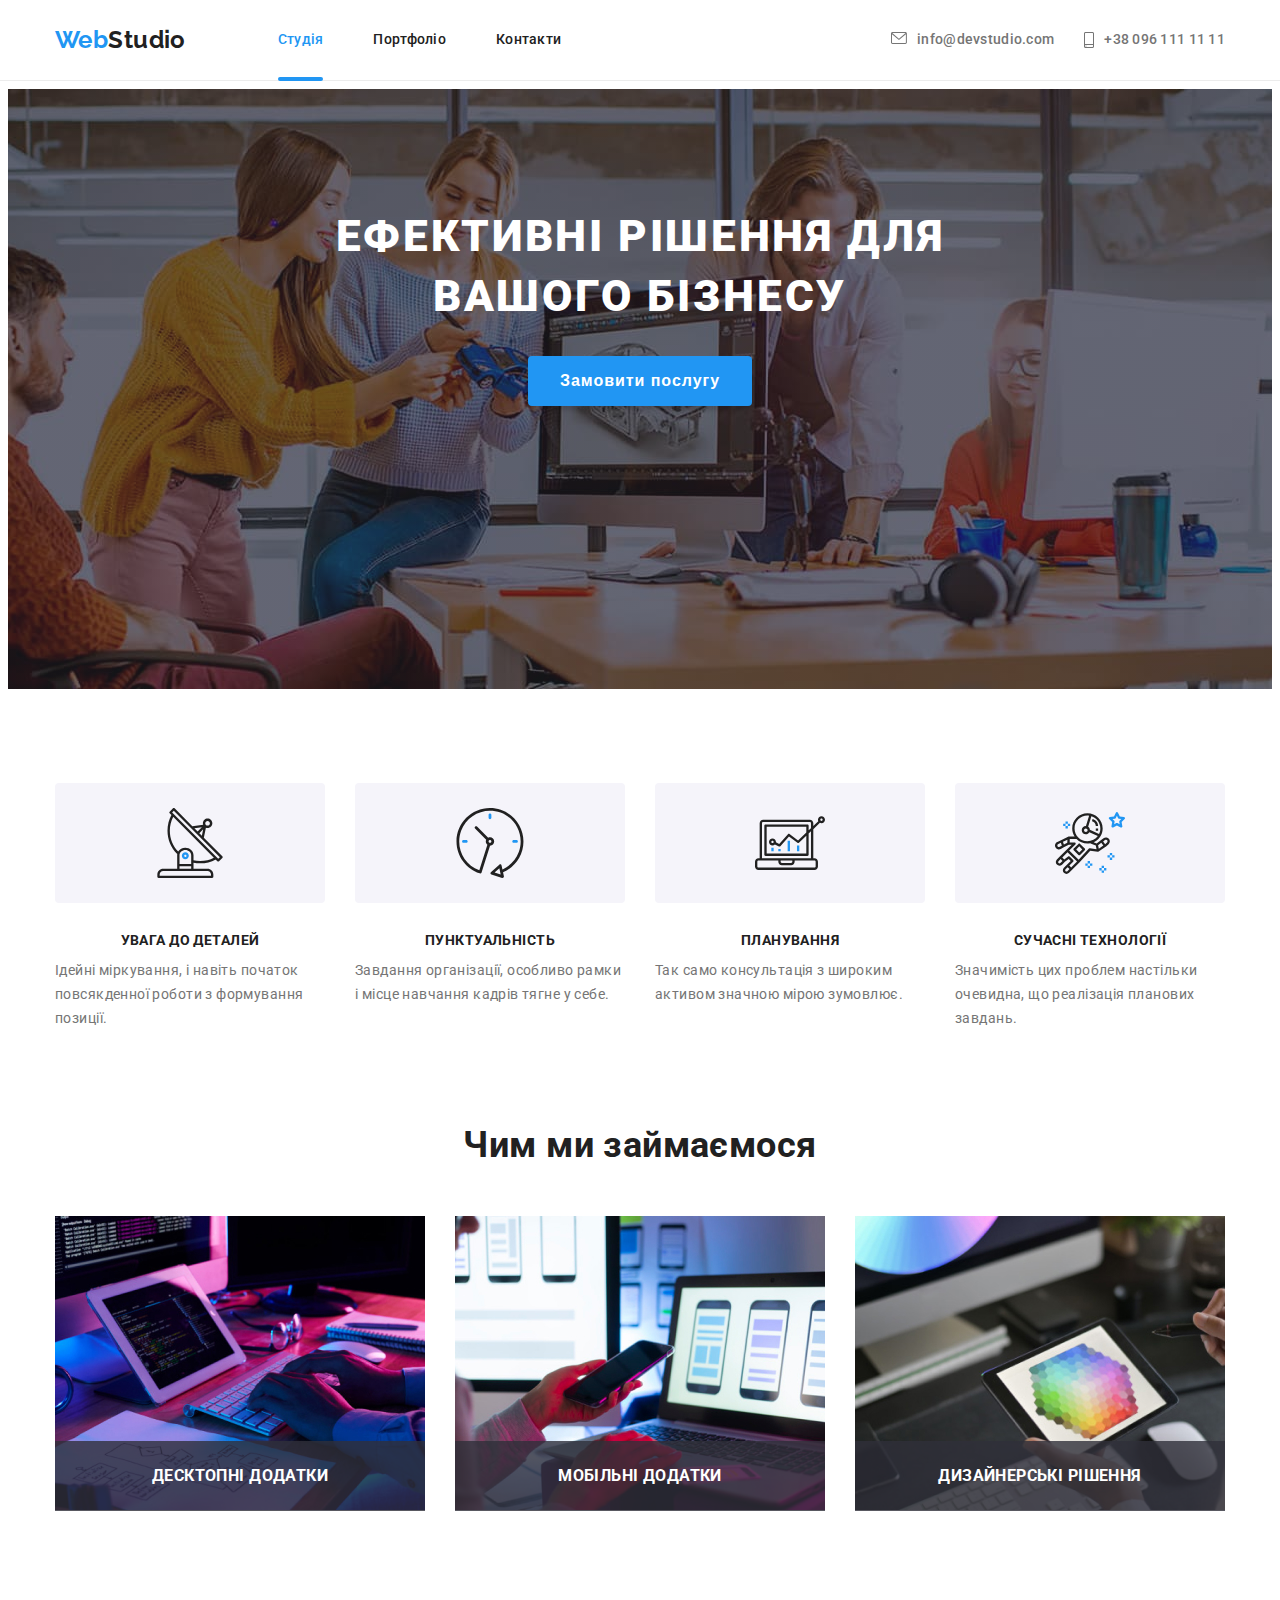
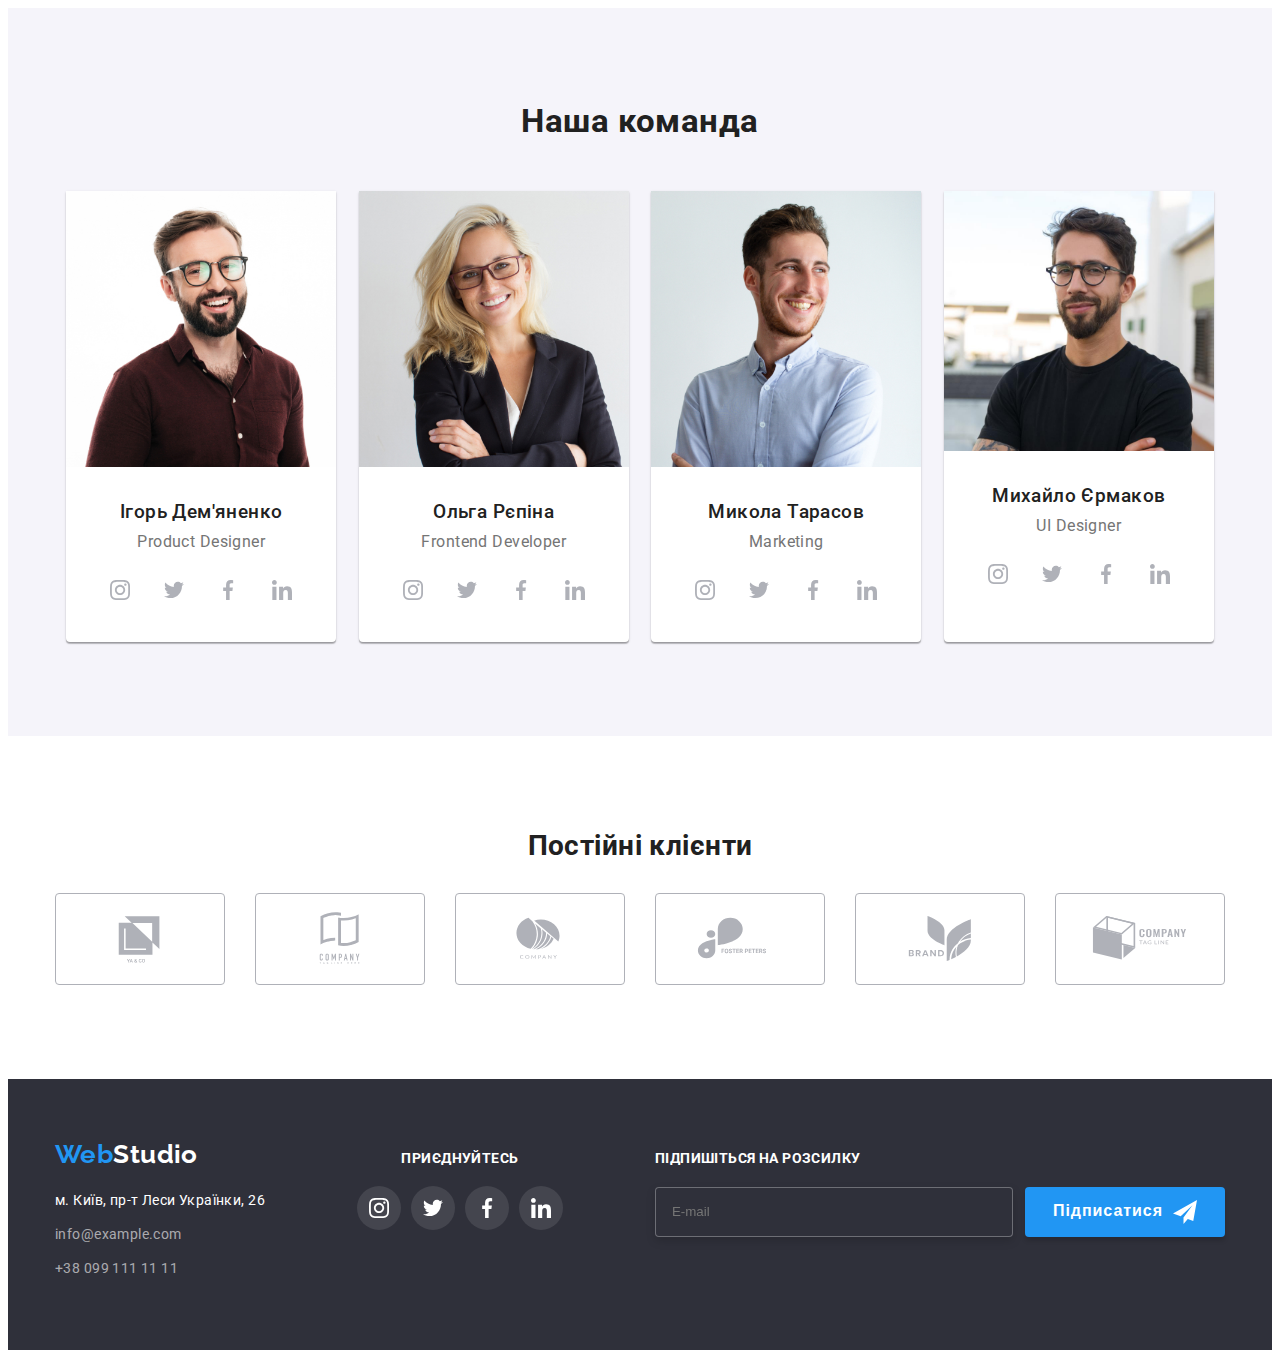
==== commit 206c3d42: "commit" ====
--- a/index.html
+++ b/index.html
@@ -186,6 +186,7 @@
             <li class="case__list__item">
               <div class="case__list__item__wrapper">
                 <img
+                  srcset="./images/workplace1@2x.jpg 2x, ./images/workplace1@3x.jpg 3x"
                   src="./images/workplace1.jpg"
                   alt="Фронтенд розробка"
                   class="case_img"
@@ -200,6 +201,7 @@
             <li class="case__list__item">
               <div class="case__list__item__wrapper">
                 <img
+                  srcset="./images/workplace2@2x.jpg 2x, ./images/workplace2@3x.jpg 3x"
                   src="./images/workplace2.jpg"
                   alt="Розробка інтерфейса"
                   class="case_img"
@@ -214,6 +216,7 @@
             <li class="case__list__item">
               <div class="case__list__item__wrapper">
                 <img
+                  srcset="./images/workplace3@2x.jpg 2x, ./images/workplace3@3x.jpg 3x"
                   src="./images/workplace3.jpg"
                   alt="Палітра кольорів на планшеті"
                   class="case_img"
@@ -234,6 +237,7 @@
           <ul class="team_list list">
             <li class="team_item">
               <img
+                srcset="./images/igor_demianenko@2x.jpg 2x, ./images/igor_demianenko@3x.jpg 3x"
                 src="./images/igor_demianenko.jpg"
                 alt="Ігорь Дем'яненко дизайнер продукта"
                 class="team_photo"
@@ -277,6 +281,7 @@
             </li>
             <li class="team_item">
               <img
+                srcset="./images/olga_repina@2x.jpg 2x, ./images/olga_repina@3x.jpg 3x"
                 src="./images/olga_repina.jpg"
                 alt="Ольга Рєпіна фронтенд розробітник"
                 class="team_photo"
@@ -320,6 +325,7 @@
             </li>
             <li class="team_item">
               <img
+                srcset="./images/nikolay_tarasov@2x.jpg 2x, ./images/nikolay_tarasov@3x.jpg 3x"
                 src="./images/nikolay_tarasov.jpg"
                 alt="Микола Тарасов маркетолог"
                 class="team_photo"
@@ -363,6 +369,7 @@
             </li>
             <li class="team_item">
               <img
+                srcset="./images/mihail_ermakov@2x.jpg 2x, ./images/mihail_ermakov@3x.jpg 3x"
                 src="./images/mihail_ermakov.jpg"
                 alt="Михайло Єрмаков дизайнер інтерфейса користувача"
                 class="team_photo"
@@ -485,7 +492,7 @@
             </address>
           </div>
           <div class="address_soc_link">
-            <h4 class="footer_title_soc">приєднуйтесь</h4>
+            <p class="footer_title_soc">Приєднуйтесь</p>
             <ul class="footer_list_soc list">
               <li class="footer_item">
                 <a href="#" class="footer_soc_link link">
@@ -549,7 +556,7 @@
         <p class="form_title">Залиште свої дані, ми вам передзвонимо</p>
         <div class="bloc_form">
           <form class="modal_window_form">
-            <label class="label_name" for="">Ім'я</label>
+            <label class="label_name" for="name">Ім'я</label>
             <div class="bloc_input_name">
               <input class="modal_form_input_name" type="text" name="name" id="name" />
               <span class="bloc_icone_form_name">
@@ -558,7 +565,7 @@
                 </svg>
               </span>
             </div>
-            <label class="label_tell" for="">Телефон</label>
+            <label class="label_tell" for="tel">Телефон</label>
             <div class="bloc_input_tell">
               <input class="modal_form_input_tell" type="text" name="tel" id="tel" />
               <span class="bloc_icone_form_tell">
@@ -567,7 +574,7 @@
                 </svg>
               </span>
             </div>
-            <label class="label_email" for="">Пошта</label>
+            <label class="label_email" for="email">Пошта</label>
             <div class="bloc_input_email">
               <input class="modal_form_input_email" type="email" name="email" id="email" />
               <span class="bloc_icone_form_email">
--- a/css/main.min.css
+++ b/css/main.min.css
@@ -1 +1 @@
-html{-webkit-box-sizing:border-box;box-sizing:border-box}*,*::after,*::before{-webkit-box-sizing:border-box;box-sizing:border-box}h1,h2,h3,h4,ul,p,b,input,textarea{margin-bottom:0;margin-top:0;padding:0}:root{--primary-background-color: #FFFFFF;--second-primary-background: #2F303A;--background-section-color: #F5F4FA;--background-color: #757575;--accent-color: #2196F3;--primary-text-white: #FFFFFF;--primary-text-black: #212121;--second-text-gray: #757575;--second-text-gray-alfa-chenel: rgba(255, 255, 255, 0.6);--border-color: #EEEEEE;--border-bottom-color-header: #ECECEC;--background-button-hover: #188CE8;--features-title-background-before: #F5F4FA;--clients-link-color: #AFB1B8;--team-link-color: #AFB1B8;--background-soc-link-footer: rgba(255, 255, 255, 0.1);--background-gallery-item-hover: rgba(33, 150, 243, 0.9);--background-backdrop: rgba(0, 0, 0, 0.2);--background-modal-window: #FFFFFF;--background-case_bloc_title: rgba(47, 48, 58, 0.8)}body{font-size:14px;font-family:"Roboto",sans-serif;line-height:1.14;letter-spacing:.03em;color:var(--second-text-gray);background-color:var(--primary-background-color);padding-top:60px}img{width:100%;max-width:100%;height:auto}.link{text-decoration:none}.list{list-style-type:none}@media screen and (min-width: 768px){body{padding-top:80.67px}}@media screen and (min-width: 1200px){body{padding-top:80px}}.hidden_title{position:absolute;white-space:nowrap;width:1px;height:1px;overflow:hidden;border:0;padding:0;clip:rect(0 0 0 0);-webkit-clip-path:inset(50%);clip-path:inset(50%);margin:-1px}.container{padding-left:15px;padding-right:15px;margin:0 auto;width:100%;max-width:100%}@media screen and (min-width: 480px){.container{width:480px}}@media screen and (min-width: 768px){.container{width:768px}}@media screen and (min-width: 1200px){.container{width:1200px}}.header{position:fixed;z-index:2;top:0;left:0;background-color:var(--primary-background-color);border-bottom:1px solid var(--border-bottom-color-header);width:100%;padding:10px 15px}.header__nav{display:-webkit-box;display:-ms-flexbox;display:flex;-webkit-box-align:center;-ms-flex-align:center;align-items:center}.header__logo{font-family:"Raleway",sans-serif;font-weight:700;font-size:24px;line-height:1.16;color:var(--primary-text-black);display:block}.header__logo__firstp{color:var(--accent-color)}.header__list,.header__contacts__list{display:none}@media screen and (min-width: 768px){.header{padding:20px 0}.header__container__nav{display:-webkit-box;display:-ms-flexbox;display:flex;-webkit-box-align:center;-ms-flex-align:center;align-items:center}.header__nav .header__logo{margin-right:87px}.header__list{display:-webkit-box;display:-ms-flexbox;display:flex}.header__item{position:relative;margin-right:50px}.header__item:last-child{margin-right:0}.header__link{font-weight:500;line-height:1.14;letter-spacing:.02em;color:var(--primary-text-black);display:block;-webkit-transition:color 250ms cubic-bezier(0.4, 0, 0.2, 1);transition:color 250ms cubic-bezier(0.4, 0, 0.2, 1)}.header__link:hover,.header__link:focus{color:var(--accent-color)}.header__contacts__list{display:-webkit-box;display:-ms-flexbox;display:flex;-webkit-box-orient:vertical;-webkit-box-direction:normal;-ms-flex-direction:column;flex-direction:column;margin-left:auto}.header__contacts__list .header__contacts__item{margin-bottom:10px}.header__contacts__list .header__contacts__item:last-child{margin-bottom:0}.header__contacts__link{font-weight:500;font-size:12px;line-height:1.14;letter-spacing:.02em;color:var(--second-text-gray);display:-webkit-box;display:-ms-flexbox;display:flex;fill:currentColor;-webkit-transition:color 250ms cubic-bezier(0.4, 0, 0.2, 1);transition:color 250ms cubic-bezier(0.4, 0, 0.2, 1)}.header__contacts__link:hover,.header__contacts__link:focus{color:var(--accent-color)}.header__contacts__icon{display:-webkit-box;display:-ms-flexbox;display:flex;margin-right:10px}.smartphone{width:10px;height:16px}.envelope{width:16px;height:12px}}@media screen and (min-width: 1200px){.header{padding:26px 0}.header__nav .header__logo{margin-right:92px}.header__contacts__list{-webkit-box-orient:horizontal;-webkit-box-direction:normal;-ms-flex-direction:row;flex-direction:row}.header__contacts__list .header__contacts__item{text-align:center;margin-bottom:0;margin-right:30px}.header__contacts__list .header__contacts__item:last-child{margin-right:0}.header__contacts__link{font-size:14px}}.header__menu__btn{display:-webkit-box;display:-ms-flexbox;display:flex;margin:0;padding:0;border:none;background-color:rgba(0,0,0,0);margin-left:auto;cursor:pointer;fill:currentColor;-webkit-transition:color 250ms cubic-bezier(0.4, 0, 0.2, 1);transition:color 250ms cubic-bezier(0.4, 0, 0.2, 1)}.header__menu__btn:hover{color:var(--accent-color)}.header__mobile__menu{position:absolute;top:0;right:0;width:100vw;height:100vh;background-color:var(--primary-background-color);padding:10px 15px 48px 40px;-webkit-transform:translateX(101%);transform:translateX(101%);-webkit-transition:-webkit-transform 250ms cubic-bezier(0.4, 0, 0.2, 1);transition:-webkit-transform 250ms cubic-bezier(0.4, 0, 0.2, 1);transition:transform 250ms cubic-bezier(0.4, 0, 0.2, 1);transition:transform 250ms cubic-bezier(0.4, 0, 0.2, 1), -webkit-transform 250ms cubic-bezier(0.4, 0, 0.2, 1)}.header__mobile__menu.is-open{display:block;-webkit-transform:translateX(0);transform:translateX(0)}.mobile__menu__wrapper{display:-webkit-box;display:-ms-flexbox;display:flex;height:100%;-webkit-box-orient:vertical;-webkit-box-direction:normal;-ms-flex-direction:column;flex-direction:column;-webkit-box-pack:justify;-ms-flex-pack:justify;justify-content:space-between}.mobile__menu__nav__item{margin-bottom:32px}.mobile__menu__nav__item:last-child{margin-bottom:0}.mobile__menu__nav__link{font-weight:500;font-size:40px;line-height:1.17;letter-spacing:.02em;color:var(--primary-text-black);-webkit-transition:color 250ms cubic-bezier(0.4, 0, 0.2, 1);transition:color 250ms cubic-bezier(0.4, 0, 0.2, 1)}.mobile__menu__nav__link:hover,.mobile__menu__nav__link:focus{color:var(--accent-color)}.mobile__menu__contact__list__item{margin-bottom:32px}.mobile__menu__contact__list__item:last-child{margin-bottom:64px}.mobile__menu__contact__list__item .contact__tel__link{font-weight:500;font-size:34px;line-height:1.17;letter-spacing:.02em;color:var(--accent-color)}.mobile__menu__contact__list__item .contact__mail__link{font-weight:500;font-size:24px;line-height:28px;letter-spacing:.02em;color:var(--second-text-gray)}.mobile__menu__soc__list{display:-webkit-box;display:-ms-flexbox;display:flex;-webkit-box-orient:horizontal;-webkit-box-direction:normal;-ms-flex-direction:row;flex-direction:row;-ms-flex-wrap:wrap;flex-wrap:wrap;margin-bottom:48px}.mobile__menu__soc__list__item{margin-right:10px;border-right:solid 1px rgba(33,33,33,.2);padding-right:10px}.mobile__menu__soc__list__item:last-child{margin-right:0;border-right:solid 0px rgba(33,33,33,.2);padding-right:0}.mobile__menu__soc__list__item .soc__link{font-weight:500;font-size:18px;line-height:1.22;letter-spacing:.02em;color:var(--accent-color)}@media screen and (min-width: 768px){.header__menu__btn,.header__mobile__menu{display:none}}.active_page{display:none}@media screen and (min-width: 768px){.active_page{display:block;color:var(--accent-color)}.active_page::after{position:absolute;content:"";width:100%;height:4px;left:0px;top:45px;background:var(--accent-color);border-radius:2px}}@media screen and (min-width: 1200px){.active_page{display:block;color:var(--accent-color)}.active_page::after{position:absolute;content:"";width:100%;height:4px;left:0px;top:45px;background:var(--accent-color);border-radius:2px}}.hero{background-color:var(--second-primary-background);width:100%;min-height:400px;padding-top:118px;margin-left:auto;margin-right:auto;background-image:-webkit-gradient(linear, left top, left bottom, from(rgba(47, 48, 58, 0.4)), to(rgba(47, 48, 58, 0.4))),url("../images/img-hero-mobile.jpg");background-image:linear-gradient(rgba(47, 48, 58, 0.4), rgba(47, 48, 58, 0.4)),url("../images/img-hero-mobile.jpg");background-position:center}.hero__title{font-weight:900;font-size:26px;line-height:1.61;text-align:center;letter-spacing:.06em;text-transform:uppercase;color:var(--primary-background-color);max-width:360px;margin-bottom:30px;margin-left:auto;margin-right:auto}.hero__button{min-width:200px;border-radius:4px;border:rgba(0,0,0,0);padding:10px 32px;-webkit-box-shadow:0px 4px 4px rgba(0,0,0,.15);box-shadow:0px 4px 4px rgba(0,0,0,.15);margin-left:auto;margin-right:auto;font-weight:700;font-size:16px;line-height:1.84;display:-webkit-box;display:-ms-flexbox;display:flex;-webkit-box-align:center;-ms-flex-align:center;align-items:center;text-align:center;letter-spacing:.06em;color:var(--primary-text-white);background-color:var(--accent-color);cursor:pointer;-webkit-transition:color 250ms cubic-bezier(0.4, 0, 0.2, 1),border-radius 250ms cubic-bezier(0.4, 0, 0.2, 1),-webkit-box-shadow 250ms cubic-bezier(0.4, 0, 0.2, 1);transition:color 250ms cubic-bezier(0.4, 0, 0.2, 1),border-radius 250ms cubic-bezier(0.4, 0, 0.2, 1),-webkit-box-shadow 250ms cubic-bezier(0.4, 0, 0.2, 1);transition:color 250ms cubic-bezier(0.4, 0, 0.2, 1),box-shadow 250ms cubic-bezier(0.4, 0, 0.2, 1),border-radius 250ms cubic-bezier(0.4, 0, 0.2, 1);transition:color 250ms cubic-bezier(0.4, 0, 0.2, 1),box-shadow 250ms cubic-bezier(0.4, 0, 0.2, 1),border-radius 250ms cubic-bezier(0.4, 0, 0.2, 1),-webkit-box-shadow 250ms cubic-bezier(0.4, 0, 0.2, 1)}.hero__button:hover,.hero__button:focus{background:var(--background-button-hover);-webkit-box-shadow:0px 4px 4px rgba(0,0,0,.15);box-shadow:0px 4px 4px rgba(0,0,0,.15);border-radius:4px}@media screen and (min-width: 480px){.hero{width:480px;background-repeat:no-repeat}}@media screen and (min-width: 768px){.hero{width:768px;background-image:-webkit-gradient(linear, left top, left bottom, from(rgba(47, 48, 58, 0.4)), to(rgba(47, 48, 58, 0.4))),url(../images/img-hero-tablet.jpg);background-image:linear-gradient(rgba(47, 48, 58, 0.4), rgba(47, 48, 58, 0.4)),url(../images/img-hero-tablet.jpg)}}@media screen and (min-width: 1200px){.hero{width:100%;height:600px;background-image:-webkit-gradient(linear, left top, left bottom, from(rgba(47, 48, 58, 0.4)), to(rgba(47, 48, 58, 0.4))),url(../images/img-hero-desk.jpg);background-image:linear-gradient(rgba(47, 48, 58, 0.4), rgba(47, 48, 58, 0.4)),url(../images/img-hero-desk.jpg);background-position:center;margin-left:auto;margin-right:auto}.hero__title{font-size:44px;line-height:1.36;max-width:696px;margin-left:auto;margin-right:auto}}@media screen and (min-width: 1600px){.hero{width:1600px;height:600px;background-image:-webkit-gradient(linear, left top, left bottom, from(rgba(47, 48, 58, 0.4)), to(rgba(47, 48, 58, 0.4))),url(../images/img-hero-desk.jpg);background-image:linear-gradient(rgba(47, 48, 58, 0.4), rgba(47, 48, 58, 0.4)),url(../images/img-hero-desk.jpg)}}.features__list{margin-left:auto;margin-right:auto;padding-top:30px;padding-bottom:30px}.features__list__item{display:-webkit-box;display:-ms-flexbox;display:flex;-webkit-box-orient:vertical;-webkit-box-direction:normal;-ms-flex-direction:column;flex-direction:column;margin-bottom:30px}.features__icon__svg{display:-webkit-box;display:-ms-flexbox;display:flex;height:120px;background:var(--features-title-background-before);border-radius:4px;-webkit-box-align:center;-ms-flex-align:center;align-items:center;-ms-flex-pack:distribute;justify-content:space-around;margin-bottom:30px}.features__title{display:inline-block;font-weight:700;font-size:14px;line-height:1.14;letter-spacing:.03em;text-transform:uppercase;color:var(--primary-text-black);margin-bottom:10px;margin-left:auto;margin-right:auto}.features__description{line-height:1.71}@media screen and (min-width: 768px){.features__list{display:-webkit-box;display:-ms-flexbox;display:flex;-ms-flex-wrap:wrap;flex-wrap:wrap;-webkit-box-pack:justify;-ms-flex-pack:justify;justify-content:space-between;padding-top:60px;padding-bottom:60px}.features__list__item{display:-webkit-box;display:-ms-flexbox;display:flex;-webkit-box-orient:vertical;-webkit-box-direction:normal;-ms-flex-direction:column;flex-direction:column;margin-bottom:60px;width:354px}.features__list .features__list__item:nth-child(n+3){margin-bottom:0}}@media screen and (min-width: 1200px){.features__list{display:-webkit-box;display:-ms-flexbox;display:flex;-ms-flex-wrap:nowrap;flex-wrap:nowrap;-webkit-box-pack:justify;-ms-flex-pack:justify;justify-content:space-between;padding-top:60px;padding-bottom:60px}.features__list__item{display:-webkit-box;display:-ms-flexbox;display:flex;-webkit-box-orient:vertical;-webkit-box-direction:normal;-ms-flex-direction:column;flex-direction:column;margin-bottom:0;width:270px}}.case{display:none}@media screen and (min-width: 1200px){.case{display:-webkit-box;display:-ms-flexbox;display:flex;padding-top:94px;padding-bottom:94px}.case__list{display:-webkit-box;display:-ms-flexbox;display:flex;-ms-flex-wrap:wrap;flex-wrap:wrap}.case__list__item{margin-right:30px}.case__list__item:nth-child(3n){margin-right:0}.case__title{font-weight:700;font-size:36px;line-height:1.16;text-align:center;color:var(--primary-text-black);margin-bottom:50px}.case__list__item__wrapper{display:block;position:relative}.case__position__bloc{position:absolute;bottom:3px;left:0;width:100%;min-height:70px;background:var(--background-case_bloc_title)}.case__position__bloc__title{position:absolute;top:50%;left:50%;-webkit-transform:translate(-50%, -50%);transform:translate(-50%, -50%);font-weight:700;line-height:1.14;text-transform:uppercase;color:var(--primary-text-white);white-space:nowrap}}.team_first_title{font-weight:700;font-size:28px;line-height:1.17;text-align:center;color:var(--primary-text-black);margin-bottom:30px}.team_list{display:-webkit-box;display:-ms-flexbox;display:flex;-ms-flex-wrap:wrap;flex-wrap:wrap}.team{background-color:var(--background-section-color)}.team_item{background-color:var(--primary-background-color);width:100%;-webkit-box-shadow:0px 1px 3px rgba(0,0,0,.12),0px 1px 1px rgba(0,0,0,.14),0px 2px 1px rgba(0,0,0,.2);box-shadow:0px 1px 3px rgba(0,0,0,.12),0px 1px 1px rgba(0,0,0,.14),0px 2px 1px rgba(0,0,0,.2);border-radius:0px 0px 4px 4px;margin-bottom:30px}.team .team_item:last-child{margin-bottom:60px}.team_text{padding:30px 32px 30px 32px}.team_title{font-weight:500;font-size:19px;line-height:1.18;text-align:center;color:var(--primary-text-black);margin-bottom:10px}.team_position{font-size:16px;line-height:1.18;text-align:center;margin-bottom:16px}.team_soc{display:-webkit-box;display:-ms-flexbox;display:flex;-webkit-box-pack:center;-ms-flex-pack:center;justify-content:center;gap:10px}.team_soc_link{display:-webkit-box;display:-ms-flexbox;display:flex;width:44px;height:44px;border-radius:50%;-webkit-box-align:center;-ms-flex-align:center;align-items:center;-webkit-box-pack:center;-ms-flex-pack:center;justify-content:center;color:var(--team-link-color);fill:currentColor;-webkit-transition:color 250ms cubic-bezier(0.4, 0, 0.2, 1),background-color 250ms cubic-bezier(0.4, 0, 0.2, 1);transition:color 250ms cubic-bezier(0.4, 0, 0.2, 1),background-color 250ms cubic-bezier(0.4, 0, 0.2, 1)}.team_soc_link:hover,.team_soc_link:focus{background-color:var(--accent-color);color:var(--primary-text-white)}@media screen and (min-width: 768px){.team{padding-top:60px;padding-bottom:60px}.team_list{display:-webkit-box;display:-ms-flexbox;display:flex;-ms-flex-wrap:wrap;flex-wrap:wrap;-ms-flex-pack:distribute;justify-content:space-around}.team_list .team_item{width:354px}.team_list .team_item:nth-child(n+3){margin-bottom:0}}@media screen and (min-width: 1200px){.team{padding-top:94px;padding-bottom:94px}.team_first_title{font-size:33px;line-height:1.16;margin-bottom:50px}.team_list{display:-webkit-box;display:-ms-flexbox;display:flex;-ms-flex-wrap:nowrap;flex-wrap:nowrap;-ms-flex-pack:distribute;justify-content:space-around}.team_list .team_item{width:270px;margin-bottom:0}}.clients{padding-top:60px;padding-bottom:60px}.clients_title{font-weight:700;font-size:28px;line-height:1.17;text-align:center;color:#212121;margin-bottom:30px}.clients_list{margin-left:-15px;margin-right:-15px;display:-webkit-box;display:-ms-flexbox;display:flex;-ms-flex-wrap:wrap;flex-wrap:wrap;-webkit-box-pack:center;-ms-flex-pack:center;justify-content:center}.clients_item{margin-bottom:30px;margin-left:15px;margin-right:15px}.clients_item:last-child{margin-bottom:0}.clients_link{display:-webkit-box;display:-ms-flexbox;display:flex;width:210px;height:92px;border:1px solid var(--clients-link-color);border-radius:4px;-webkit-box-align:center;-ms-flex-align:center;align-items:center;-ms-flex-pack:distribute;justify-content:space-around;color:var(--team-link-color);fill:currentColor;-webkit-transition:color 250ms cubic-bezier(0.4, 0, 0.2, 1),border 250ms cubic-bezier(0.4, 0, 0.2, 1);transition:color 250ms cubic-bezier(0.4, 0, 0.2, 1),border 250ms cubic-bezier(0.4, 0, 0.2, 1)}.clients_link:hover,.clients_link:focus{border:1px solid var(--accent-color);color:var(--accent-color)}@media screen and (min-width: 480px){.clients_item:nth-child(n+5){margin-bottom:0}.clients_list{-ms-flex-pack:distribute;justify-content:space-around}}@media screen and (min-width: 768px){.clients_item:nth-child(n+4){margin-bottom:0}.clients_link{width:226px}}@media screen and (min-width: 1200px){.clients_item{margin-bottom:0}.clients_link{width:170px}}.footer{background-color:var(--second-primary-background);padding:60px 0}.address_section{text-align:center;margin-bottom:60px}.footer_logo{display:block;font-family:"Raleway",sans-serif;font-weight:700;font-size:26px;line-height:1.19;color:var(--primary-text-white);margin-bottom:20px}.footer_logo_firstp{color:var(--accent-color)}.address_map{font-style:normal;line-height:1.71;color:var(--primary-text-white);-webkit-transition:color 250ms cubic-bezier(0.4, 0, 0.2, 1);transition:color 250ms cubic-bezier(0.4, 0, 0.2, 1)}.address_link{font-style:normal;line-height:1.71;color:var(--second-text-gray-alfa-chenel);-webkit-transition:color 250ms cubic-bezier(0.4, 0, 0.2, 1);transition:color 250ms cubic-bezier(0.4, 0, 0.2, 1)}.address_item{margin-bottom:10px}.address_map:hover,.address_map:focus,.address_link:hover,.address_link:focus{color:var(--accent-color)}.footer_title_soc{font-weight:700;line-height:16px;text-transform:uppercase;color:var(--primary-text-white);margin-bottom:20px;text-align:center}.footer_list_soc{display:-webkit-box;display:-ms-flexbox;display:flex;gap:10px;margin-bottom:60px;-webkit-box-pack:center;-ms-flex-pack:center;justify-content:center}.footer_soc_link{display:-webkit-box;display:-ms-flexbox;display:flex;width:44px;height:44px;background:var(--background-soc-link-footer);border-radius:50%;-webkit-box-align:center;-ms-flex-align:center;align-items:center;-ms-flex-pack:distribute;justify-content:space-around;color:var(--primary-background-color);fill:currentColor;-webkit-transition:background-color 250ms cubic-bezier(0.4, 0, 0.2, 1);transition:background-color 250ms cubic-bezier(0.4, 0, 0.2, 1)}.footer_soc_link:hover,.footer_soc_link:focus{background-color:var(--accent-color)}.bloc_form_subscription{text-align:center}.title_subscription{font-weight:700;font-size:14px;line-height:1.14;letter-spacing:.03em;text-transform:uppercase;color:var(--primary-text-white);margin-bottom:20px}.email_subscription{width:100%;padding:15px 16px;border:1px solid rgba(255,255,255,.3);-webkit-filter:drop-shadow(0px 4px 4px rgba(0, 0, 0, 0.15));filter:drop-shadow(0px 4px 4px rgba(0, 0, 0, 0.15));border-radius:4px;background-color:var(--second-primary-background);margin-bottom:20px}.buttom_subscription{padding:10px 28px;min-height:50px;background:var(--accent-color);-webkit-box-shadow:0px 4px 4px rgba(0,0,0,.15);box-shadow:0px 4px 4px rgba(0,0,0,.15);border-radius:4px;border:rgba(0,0,0,0);font-weight:700;font-size:16px;line-height:.53;display:-webkit-box;display:-ms-flexbox;display:flex;-webkit-box-align:center;-ms-flex-align:center;align-items:center;text-align:center;letter-spacing:.06em;cursor:pointer;color:var(--primary-text-white);-webkit-transition:color 250ms cubic-bezier(0.4, 0, 0.2, 1),border-radius 250ms cubic-bezier(0.4, 0, 0.2, 1),-webkit-box-shadow 250ms cubic-bezier(0.4, 0, 0.2, 1);transition:color 250ms cubic-bezier(0.4, 0, 0.2, 1),border-radius 250ms cubic-bezier(0.4, 0, 0.2, 1),-webkit-box-shadow 250ms cubic-bezier(0.4, 0, 0.2, 1);transition:color 250ms cubic-bezier(0.4, 0, 0.2, 1),box-shadow 250ms cubic-bezier(0.4, 0, 0.2, 1),border-radius 250ms cubic-bezier(0.4, 0, 0.2, 1);transition:color 250ms cubic-bezier(0.4, 0, 0.2, 1),box-shadow 250ms cubic-bezier(0.4, 0, 0.2, 1),border-radius 250ms cubic-bezier(0.4, 0, 0.2, 1),-webkit-box-shadow 250ms cubic-bezier(0.4, 0, 0.2, 1);margin-left:auto;margin-right:auto}.buttom_subscription:hover,.buttom_subscription:focus{background:var(--background-button-hover);-webkit-box-shadow:0px 4px 4px rgba(0,0,0,.15);box-shadow:0px 4px 4px rgba(0,0,0,.15);border-radius:4px}.icon_form_button{fill:var(--primary-text-white);margin-left:10px}@media screen and (min-width: 768px){.address_wrapper{display:-webkit-box;display:-ms-flexbox;display:flex;-webkit-box-align:baseline;-ms-flex-align:baseline;align-items:baseline;padding-left:61px;padding-right:74px;-webkit-box-pack:justify;-ms-flex-pack:justify;justify-content:space-between;margin-bottom:60px}.address_section{display:block;width:232px;-webkit-box-orient:horizontal;-webkit-box-direction:normal;-ms-flex-direction:row;flex-direction:row;margin-bottom:0}.address_soc_link{display:-webkit-box;display:-ms-flexbox;display:flex;-webkit-box-orient:vertical;-webkit-box-direction:normal;-ms-flex-direction:column;flex-direction:column;width:206px}.footer_list_soc{margin-bottom:0}.email_subscription{width:450px}}@media screen and (min-width: 1200px){.container_footer{display:-webkit-box;display:-ms-flexbox;display:flex;-webkit-box-orient:horizontal;-webkit-box-direction:normal;-ms-flex-direction:row;flex-direction:row;-webkit-box-pack:justify;-ms-flex-pack:justify;justify-content:space-between;-webkit-box-align:baseline;-ms-flex-align:baseline;align-items:baseline}.address_wrapper{padding:0;margin-bottom:0;-webkit-box-pack:left;-ms-flex-pack:left;justify-content:left}.address_section{margin-right:70px;text-align:start}.bloc_form_subscription{text-align:start}.buttom_subscription{margin-left:0;margin-right:0}.form_subscription{display:-webkit-box;display:-ms-flexbox;display:flex}.email_subscription{margin-bottom:0;width:358px;margin-right:12px}}.gallery{padding-top:60px}.filter_list{margin-bottom:40px;display:-webkit-box;display:-ms-flexbox;display:flex;-webkit-box-pack:start;-ms-flex-pack:start;justify-content:start;max-width:325px;-ms-flex-wrap:wrap;flex-wrap:wrap}.filter_list .filter_item{margin-right:8px;margin-bottom:15px}.filter_list .filter_item:nth-child(1n+4){margin-bottom:0}.filter_list .filter_item:nth-child(4n){margin-right:0}.filter_list .filter_item:last-child{margin-right:0}.filter_button{font-weight:500;font-size:16px;line-height:1.62;text-align:center;color:var(--primary-text-black);background-color:var(--background-section-color);border-radius:4px;border:var(--accent-color);padding:6px 22px;min-width:75px;-webkit-transition:color 250ms cubic-bezier(0.4, 0, 0.2, 1),cursor 250ms cubic-bezier(0.4, 0, 0.2, 1),background-color 250ms cubic-bezier(0.4, 0, 0.2, 1),-webkit-box-shadow 250ms cubic-bezier(0.4, 0, 0.2, 1);transition:color 250ms cubic-bezier(0.4, 0, 0.2, 1),cursor 250ms cubic-bezier(0.4, 0, 0.2, 1),background-color 250ms cubic-bezier(0.4, 0, 0.2, 1),-webkit-box-shadow 250ms cubic-bezier(0.4, 0, 0.2, 1);transition:box-shadow 250ms cubic-bezier(0.4, 0, 0.2, 1),color 250ms cubic-bezier(0.4, 0, 0.2, 1),cursor 250ms cubic-bezier(0.4, 0, 0.2, 1),background-color 250ms cubic-bezier(0.4, 0, 0.2, 1);transition:box-shadow 250ms cubic-bezier(0.4, 0, 0.2, 1),color 250ms cubic-bezier(0.4, 0, 0.2, 1),cursor 250ms cubic-bezier(0.4, 0, 0.2, 1),background-color 250ms cubic-bezier(0.4, 0, 0.2, 1),-webkit-box-shadow 250ms cubic-bezier(0.4, 0, 0.2, 1)}.filter_button:hover,.filter_button:focus,.filter_button:active{-webkit-box-shadow:0px 3px 1px rgba(0,0,0,.1),0px 1px 2px rgba(0,0,0,.08),0px 2px 2px rgba(0,0,0,.12);box-shadow:0px 3px 1px rgba(0,0,0,.1),0px 1px 2px rgba(0,0,0,.08),0px 2px 2px rgba(0,0,0,.12);color:var(--primary-text-white);background-color:var(--accent-color);cursor:pointer}@media screen and (min-width: 480px){.filter_list .filter_item:nth-child(1n+4){margin-bottom:0;margin-right:8px}.filter_list .filter_item:nth-child(3n){margin-right:0}.filter_list .filter_item:last-child{margin-right:0}}@media screen and (min-width: 768px){.filter_list{-webkit-box-pack:center;-ms-flex-pack:center;justify-content:center;max-width:100%;-ms-flex-wrap:nowrap;flex-wrap:nowrap}.filter_list .filter_item{margin-bottom:0}.filter_list .filter_item:nth-child(1n+4){margin-bottom:0;margin-right:8px}.filter_list .filter_item:nth-child(3n){margin-right:8px}}.gallery_list{width:100%;margin-bottom:60px}.gallery_list .gallery_item{width:100%;margin-bottom:30px}.gallery_list .gallery_item:last-child{margin-bottom:0}.gallery_link{display:block;-webkit-transition:-webkit-box-shadow 250ms cubic-bezier(0.4, 0, 0.2, 1);transition:-webkit-box-shadow 250ms cubic-bezier(0.4, 0, 0.2, 1);transition:box-shadow 250ms cubic-bezier(0.4, 0, 0.2, 1);transition:box-shadow 250ms cubic-bezier(0.4, 0, 0.2, 1), -webkit-box-shadow 250ms cubic-bezier(0.4, 0, 0.2, 1)}.gallery_img_bloc{display:block;position:relative;overflow:hidden}.img_bloc_hidden{position:absolute;left:0;top:0;width:100%;height:100%;background-color:var(--background-gallery-item-hover);padding:63px 24px;-webkit-transform:translateY(101%);transform:translateY(101%);-webkit-transition:-webkit-transform 250ms cubic-bezier(0.4, 0, 0.2, 1);transition:-webkit-transform 250ms cubic-bezier(0.4, 0, 0.2, 1);transition:transform 250ms cubic-bezier(0.4, 0, 0.2, 1);transition:transform 250ms cubic-bezier(0.4, 0, 0.2, 1), -webkit-transform 250ms cubic-bezier(0.4, 0, 0.2, 1)}.img_paragraf_hidden{font-size:18px;line-height:28px;color:var(--primary-text-white)}.gallery_link:hover .img_bloc_hidden,.gallery_link:focus .img_bloc_hidden{-webkit-transform:translateY(0);transform:translateY(0)}.gallery_link:hover,.gallery_link:focus{-webkit-box-shadow:0px 1px 1px rgba(0,0,0,.12),0px 4px 4px rgba(0,0,0,.06),1px 4px 6px rgba(0,0,0,.16);box-shadow:0px 1px 1px rgba(0,0,0,.12),0px 4px 4px rgba(0,0,0,.06),1px 4px 6px rgba(0,0,0,.16)}.gallery_img{display:block;max-width:100%;height:auto}.gallery_text{display:block;border:1px solid var(--border-color);border-top:0;padding:20px 24px}.gallery_title{font-weight:700;font-size:18px;line-height:2;letter-spacing:.06em;color:var(--primary-text-black);margin-bottom:4px}.gallery_title_description{font-size:16px;line-height:1.87;color:var(--second-text-gray)}@media screen and (min-width: 768px){.gallery_list{display:-webkit-box;display:-ms-flexbox;display:flex;-ms-flex-wrap:wrap;flex-wrap:wrap;-webkit-box-pack:justify;-ms-flex-pack:justify;justify-content:space-between}.gallery_list .gallery_item{width:354px}.gallery_link{display:-webkit-box;display:-ms-flexbox;display:flex;-webkit-box-orient:vertical;-webkit-box-direction:normal;-ms-flex-direction:column;flex-direction:column;height:100%}.gallery_link .gallery_text{-webkit-box-flex:1;-ms-flex-positive:1;flex-grow:1}}@media screen and (min-width: 1200px){.gallery_link .gallery_text{-webkit-box-flex:0;-ms-flex-positive:0;flex-grow:0}}.backdrop{position:fixed;top:0;left:0;width:100%;height:100%;z-index:3;background:var(--background-backdrop);opacity:1;-webkit-transform:scale(1);transform:scale(1);-webkit-transition:opacity 250ms cubic-bezier(0.4, 0, 0.2, 1),-webkit-transform 250ms cubic-bezier(0.4, 0, 0.2, 1);transition:opacity 250ms cubic-bezier(0.4, 0, 0.2, 1),-webkit-transform 250ms cubic-bezier(0.4, 0, 0.2, 1);transition:transform 250ms cubic-bezier(0.4, 0, 0.2, 1),opacity 250ms cubic-bezier(0.4, 0, 0.2, 1);transition:transform 250ms cubic-bezier(0.4, 0, 0.2, 1),opacity 250ms cubic-bezier(0.4, 0, 0.2, 1),-webkit-transform 250ms cubic-bezier(0.4, 0, 0.2, 1)}.backdrop.is_hidden{opacity:0;pointer-events:none;-webkit-transform:scale(0.5);transform:scale(0.5)}.modal_window{position:absolute;top:50%;left:50%;-webkit-transform:translate(-50%, -50%);transform:translate(-50%, -50%);max-width:450px;min-height:609px;background-color:var(--background-modal-window);-webkit-box-shadow:0px 1px 3px rgba(0,0,0,.12),0px 1px 1px rgba(0,0,0,.14),0px 2px 1px rgba(0,0,0,.2);box-shadow:0px 1px 3px rgba(0,0,0,.12),0px 1px 1px rgba(0,0,0,.14),0px 2px 1px rgba(0,0,0,.2);border-radius:4px;padding:40px;display:-webkit-box;display:-ms-flexbox;display:flex;-webkit-box-orient:vertical;-webkit-box-direction:normal;-ms-flex-direction:column;flex-direction:column}.modal_window_form{display:-webkit-box;display:-ms-flexbox;display:flex;-webkit-box-orient:vertical;-webkit-box-direction:normal;-ms-flex-direction:column;flex-direction:column}.form_title{font-weight:700;font-size:20px;line-height:1.15;text-align:center;color:var(--primary-text-black);margin-bottom:12px}.label_email,.label_comment,.label_name,.label_tell{font-weight:400;font-size:12px;line-height:1.16;margin-bottom:4px}.modal_form_input_name,.modal_form_input_tell,.modal_form_input_email,.textarea_comment{border:1px solid rgba(33,33,33,.2);border-radius:4px;cursor:pointer;-webkit-transition:border-color 250ms cubic-bezier(0.4, 0, 0.2, 1);transition:border-color 250ms cubic-bezier(0.4, 0, 0.2, 1)}.modal_form_input_email,.modal_form_input_tell,.modal_form_input_name{padding:11px 11px 11px 42px;width:100%}.modal_form_input_email:hover,.modal_form_input_email:focus,.modal_form_input_tell:hover,.modal_form_input_tell:focus,.modal_form_input_name:hover,.modal_form_input_name:focus{border-color:var(--accent-color)}.bloc_input_email,.bloc_input_tell,.bloc_input_name{margin-bottom:10px}.bloc_comment{display:-webkit-box;display:-ms-flexbox;display:flex;-webkit-box-orient:vertical;-webkit-box-direction:normal;-ms-flex-direction:column;flex-direction:column;margin-bottom:20px}.textarea_comment{display:block;resize:none}.textarea_comment::-webkit-input-placeholder{font-size:12px;line-height:1.16;letter-spacing:.01em;color:rgba(117,117,117,.5);padding:12px 16px}.textarea_comment::-moz-placeholder{font-size:12px;line-height:1.16;letter-spacing:.01em;color:rgba(117,117,117,.5);padding:12px 16px}.textarea_comment:-ms-input-placeholder{font-size:12px;line-height:1.16;letter-spacing:.01em;color:rgba(117,117,117,.5);padding:12px 16px}.textarea_comment::-ms-input-placeholder{font-size:12px;line-height:1.16;letter-spacing:.01em;color:rgba(117,117,117,.5);padding:12px 16px}.textarea_comment::placeholder{font-size:12px;line-height:1.16;letter-spacing:.01em;color:rgba(117,117,117,.5);padding:12px 16px}.modal_window_form .textarea_comment:hover,.modal_window_form .textarea_comment:focus{border-color:var(--accent-color)}.bloc_input_tell,.bloc_input_email,.bloc_input_name{position:relative}.bloc_icone_form_name,.bloc_icone_form_tell,.bloc_icone_form_email{color:var(--primary-text-black);position:absolute}.icone_modal_form_name,.icone_modal_form_email,.icone_modal_form_tell{fill:currentColor;-webkit-transition:color 250ms cubic-bezier(0.4, 0, 0.2, 1);transition:color 250ms cubic-bezier(0.4, 0, 0.2, 1)}.bloc_icone_form_name{top:14px;left:15px}.bloc_icone_form_tell{top:13px;left:14px}.bloc_icone_form_email{top:14px;left:13px}.bloc_input_name:hover .bloc_icone_form_name{color:var(--accent-color)}.bloc_input_tell:hover .bloc_icone_form_tell{color:var(--accent-color)}.bloc_input_email:hover .icone_modal_form_email{color:var(--accent-color)}.bloc_checkbox{display:-webkit-inline-box;display:-ms-inline-flexbox;display:inline-flex;-webkit-box-pack:center;-ms-flex-pack:center;justify-content:center}.bloc_checkbox{display:-webkit-inline-box;display:-ms-inline-flexbox;display:inline-flex;margin-bottom:30px;cursor:pointer}.label_checkbox,.checkbox_link{font-size:12px;letter-spacing:.03em}.checkbox_modal_form{-webkit-appearance:none;-moz-appearance:none;appearance:none}.checkbox_bloc{display:-webkit-inline-box;display:-ms-inline-flexbox;display:inline-flex;-webkit-box-align:center;-ms-flex-align:center;align-items:center;-webkit-box-pack:justify;-ms-flex-pack:justify;justify-content:space-between;width:16px;height:15px;border:solid 2px var(--primary-text-black);border-radius:2px;border-radius:2px;margin-right:7px}.checkbox_modal_form:checked+.checkbox_bloc{background-color:var(--accent-color);border:solid 2px var(--accent-color)}.checkbox_link{margin-left:5px;color:var(--accent-color)}.window_form_button{width:200px;min-height:50px;padding:10px 52px;background:var(--accent-color);-webkit-box-shadow:0px 4px 4px rgba(0,0,0,.15);box-shadow:0px 4px 4px rgba(0,0,0,.15);border-radius:4px;border:rgba(0,0,0,0);margin-right:auto;margin-left:auto;cursor:pointer;font-weight:700;font-size:16px;line-height:1.87;-webkit-box-align:center;-ms-flex-align:center;align-items:center;text-align:center;letter-spacing:.06em;color:var(--primary-text-white);-webkit-transition:color 250ms cubic-bezier(0.4, 0, 0.2, 1),border-radius 250ms cubic-bezier(0.4, 0, 0.2, 1),-webkit-box-shadow 250ms cubic-bezier(0.4, 0, 0.2, 1);transition:color 250ms cubic-bezier(0.4, 0, 0.2, 1),border-radius 250ms cubic-bezier(0.4, 0, 0.2, 1),-webkit-box-shadow 250ms cubic-bezier(0.4, 0, 0.2, 1);transition:color 250ms cubic-bezier(0.4, 0, 0.2, 1),box-shadow 250ms cubic-bezier(0.4, 0, 0.2, 1),border-radius 250ms cubic-bezier(0.4, 0, 0.2, 1);transition:color 250ms cubic-bezier(0.4, 0, 0.2, 1),box-shadow 250ms cubic-bezier(0.4, 0, 0.2, 1),border-radius 250ms cubic-bezier(0.4, 0, 0.2, 1),-webkit-box-shadow 250ms cubic-bezier(0.4, 0, 0.2, 1)}.window_form_button:hover,.window_form_button:focus{background:var(--background-button-hover);-webkit-box-shadow:0px 4px 4px rgba(0,0,0,.15);box-shadow:0px 4px 4px rgba(0,0,0,.15);border-radius:4px}.modal_window_close{position:absolute;display:-webkit-box;display:-ms-flexbox;display:flex;top:8px;right:8px;width:30px;height:30px;-webkit-box-align:center;-ms-flex-align:center;align-items:center;-ms-flex-pack:distribute;justify-content:space-around;border-radius:50%;border:1px solid rgba(0,0,0,.1);background-color:var(--background-modal-window);cursor:pointer;-webkit-transition:color 250ms cubic-bezier(0.4, 0, 0.2, 1);transition:color 250ms cubic-bezier(0.4, 0, 0.2, 1);fill:currentColor}.modal_window_close:hover,.modal_window_close:focus{color:var(--accent-color)}@media screen and (min-width: 480px){.modal_window{width:450px;min-height:609px}}@media screen and (min-width: 1200px){.modal_window{min-width:528px;min-height:581px}.label_checkbox,.checkbox_link{font-size:14px;line-height:1.71}}/*# sourceMappingURL=main.min.css.map */+html{-webkit-box-sizing:border-box;box-sizing:border-box}*,*::after,*::before{-webkit-box-sizing:border-box;box-sizing:border-box}h1,h2,h3,h4,ul,p,b,input,textarea{margin-bottom:0;margin-top:0;padding:0}:root{--primary-background-color: #FFFFFF;--second-primary-background: #2F303A;--background-section-color: #F5F4FA;--background-color: #757575;--accent-color: #2196F3;--primary-text-white: #FFFFFF;--primary-text-black: #212121;--second-text-gray: #757575;--second-text-gray-alfa-chenel: rgba(255, 255, 255, 0.6);--border-color: #EEEEEE;--border-bottom-color-header: #ECECEC;--background-button-hover: #188CE8;--features-title-background-before: #F5F4FA;--clients-link-color: #AFB1B8;--team-link-color: #AFB1B8;--background-soc-link-footer: rgba(255, 255, 255, 0.1);--background-gallery-item-hover: rgba(33, 150, 243, 0.9);--background-backdrop: rgba(0, 0, 0, 0.2);--background-modal-window: #FFFFFF;--background-case_bloc_title: rgba(47, 48, 58, 0.8)}body{font-size:14px;font-family:"Roboto",sans-serif;line-height:1.14;letter-spacing:.03em;color:var(--second-text-gray);background-color:var(--primary-background-color);padding-top:60px}img{width:100%;max-width:100%;height:auto}.link{text-decoration:none}.list{list-style-type:none}@media screen and (min-width: 768px){body{padding-top:80.67px}}@media screen and (min-width: 1200px){body{padding-top:80.83px}}.hidden_title{position:absolute;white-space:nowrap;width:1px;height:1px;overflow:hidden;border:0;padding:0;clip:rect(0 0 0 0);-webkit-clip-path:inset(50%);clip-path:inset(50%);margin:-1px}.container{padding-left:15px;padding-right:15px;margin:0 auto;width:100%;max-width:100%}.section{padding-top:60px;padding-bottom:60px}@media screen and (min-width: 480px){.container{width:480px}}@media screen and (min-width: 768px){.container{width:768px}}@media screen and (min-width: 1200px){.container{width:1200px}}.header{position:fixed;z-index:2;top:0;left:0;background-color:var(--primary-background-color);border-bottom:1px solid var(--border-bottom-color-header);width:100%;padding:10px 15px}.header__nav{display:-webkit-box;display:-ms-flexbox;display:flex;-webkit-box-align:center;-ms-flex-align:center;align-items:center}.header__logo{font-family:"Raleway",sans-serif;font-weight:700;font-size:24px;line-height:1.16;color:var(--primary-text-black);display:block}.header__logo__firstp{color:var(--accent-color)}.header__list,.header__contacts__list{display:none}@media screen and (min-width: 768px){.header{padding:20px 0}.header__container__nav{display:-webkit-box;display:-ms-flexbox;display:flex;-webkit-box-align:center;-ms-flex-align:center;align-items:center}.header__nav .header__logo{margin-right:87px}.header__list{display:-webkit-box;display:-ms-flexbox;display:flex}.header__item{position:relative;margin-right:50px}.header__item:last-child{margin-right:0}.header__link{font-weight:500;line-height:1.14;letter-spacing:.02em;color:var(--primary-text-black);display:block;-webkit-transition:color 250ms cubic-bezier(0.4, 0, 0.2, 1);transition:color 250ms cubic-bezier(0.4, 0, 0.2, 1)}.header__link:hover,.header__link:focus{color:var(--accent-color)}.header__contacts__list{display:-webkit-box;display:-ms-flexbox;display:flex;-webkit-box-orient:vertical;-webkit-box-direction:normal;-ms-flex-direction:column;flex-direction:column;margin-left:auto}.header__contacts__list .header__contacts__item{margin-bottom:10px}.header__contacts__list .header__contacts__item:last-child{margin-bottom:0}.header__contacts__link{font-weight:500;font-size:12px;line-height:1.14;letter-spacing:.02em;color:var(--second-text-gray);display:-webkit-box;display:-ms-flexbox;display:flex;fill:currentColor;-webkit-transition:color 250ms cubic-bezier(0.4, 0, 0.2, 1);transition:color 250ms cubic-bezier(0.4, 0, 0.2, 1)}.header__contacts__link:hover,.header__contacts__link:focus{color:var(--accent-color)}.header__contacts__icon{display:-webkit-box;display:-ms-flexbox;display:flex;margin-right:10px}.smartphone{width:10px;height:16px}.envelope{width:16px;height:12px}}@media screen and (min-width: 1200px){.header{padding:26px 0}.header__nav .header__logo{margin-right:92px}.header__contacts__list{-webkit-box-orient:horizontal;-webkit-box-direction:normal;-ms-flex-direction:row;flex-direction:row}.header__contacts__list .header__contacts__item{text-align:center;margin-bottom:0;margin-right:30px}.header__contacts__list .header__contacts__item:last-child{margin-right:0}.header__contacts__link{font-size:14px}}.header__menu__btn{display:-webkit-box;display:-ms-flexbox;display:flex;margin:0;padding:0;border:none;background-color:rgba(0,0,0,0);margin-left:auto;cursor:pointer;fill:currentColor;-webkit-transition:color 250ms cubic-bezier(0.4, 0, 0.2, 1);transition:color 250ms cubic-bezier(0.4, 0, 0.2, 1)}.header__menu__btn:hover{color:var(--accent-color)}.header__mobile__menu{position:absolute;top:0;right:0;width:100vw;height:100vh;background-color:var(--primary-background-color);padding:10px 15px 48px 40px;-webkit-transform:translateX(101%);transform:translateX(101%);-webkit-transition:-webkit-transform 250ms cubic-bezier(0.4, 0, 0.2, 1);transition:-webkit-transform 250ms cubic-bezier(0.4, 0, 0.2, 1);transition:transform 250ms cubic-bezier(0.4, 0, 0.2, 1);transition:transform 250ms cubic-bezier(0.4, 0, 0.2, 1), -webkit-transform 250ms cubic-bezier(0.4, 0, 0.2, 1)}.header__mobile__menu.is-open{display:block;-webkit-transform:translateX(0);transform:translateX(0)}.mobile__menu__wrapper{display:-webkit-box;display:-ms-flexbox;display:flex;height:100%;-webkit-box-orient:vertical;-webkit-box-direction:normal;-ms-flex-direction:column;flex-direction:column;-webkit-box-pack:justify;-ms-flex-pack:justify;justify-content:space-between}.mobile__menu__nav__item{margin-bottom:32px}.mobile__menu__nav__item:last-child{margin-bottom:0}.mobile__menu__nav__link{font-weight:500;font-size:40px;line-height:1.17;letter-spacing:.02em;color:var(--primary-text-black);-webkit-transition:color 250ms cubic-bezier(0.4, 0, 0.2, 1);transition:color 250ms cubic-bezier(0.4, 0, 0.2, 1)}.mobile__menu__nav__link:hover,.mobile__menu__nav__link:focus{color:var(--accent-color)}.mobile__menu__contact__list__item{margin-bottom:32px}.mobile__menu__contact__list__item:last-child{margin-bottom:64px}.mobile__menu__contact__list__item .contact__tel__link{font-weight:500;font-size:34px;line-height:1.17;letter-spacing:.02em;color:var(--accent-color)}.mobile__menu__contact__list__item .contact__mail__link{font-weight:500;font-size:24px;line-height:28px;letter-spacing:.02em;color:var(--second-text-gray)}.mobile__menu__contact__list__item .contact__mail__link:hover{color:var(--accent-color)}.mobile__menu__soc__list{display:-webkit-box;display:-ms-flexbox;display:flex;-webkit-box-orient:horizontal;-webkit-box-direction:normal;-ms-flex-direction:row;flex-direction:row;-ms-flex-wrap:wrap;flex-wrap:wrap;margin-bottom:48px}.mobile__menu__soc__list__item{margin-right:10px;border-right:solid 1px rgba(33,33,33,.2);padding-right:10px}.mobile__menu__soc__list__item:last-child{margin-right:0;border-right:solid 0px rgba(33,33,33,.2);padding-right:0}.mobile__menu__soc__list__item .soc__link{font-weight:500;font-size:18px;line-height:1.22;letter-spacing:.02em;color:var(--accent-color)}@media screen and (min-width: 768px){.header__menu__btn,.header__mobile__menu{display:none}}.active_page{display:none}@media screen and (min-width: 768px){.active_page{display:block;color:var(--accent-color)}.active_page::after{position:absolute;content:"";width:100%;height:4px;left:0px;top:45px;background:var(--accent-color);border-radius:2px}}@media screen and (min-width: 1200px){.active_page{display:block;color:var(--accent-color)}.active_page::after{position:absolute;content:"";width:100%;height:4px;left:0px;top:45px;background:var(--accent-color);border-radius:2px}}.hero{background-color:var(--second-primary-background);width:100%;min-height:400px;padding-top:118px;margin-left:auto;margin-right:auto;background-image:-webkit-gradient(linear, left top, left bottom, from(rgba(47, 48, 58, 0.4)), to(rgba(47, 48, 58, 0.4))),url("../images/img-hero-mobile.jpg");background-image:linear-gradient(rgba(47, 48, 58, 0.4), rgba(47, 48, 58, 0.4)),url("../images/img-hero-mobile.jpg");background-position:center}.hero__title{font-weight:900;font-size:26px;line-height:1.61;text-align:center;letter-spacing:.06em;text-transform:uppercase;color:var(--primary-background-color);max-width:360px;margin-bottom:30px;margin-left:auto;margin-right:auto}.hero__button{min-width:200px;border-radius:4px;border:rgba(0,0,0,0);padding:10px 32px;-webkit-box-shadow:0px 4px 4px rgba(0,0,0,.15);box-shadow:0px 4px 4px rgba(0,0,0,.15);margin-left:auto;margin-right:auto;font-weight:700;font-size:16px;line-height:1.84;display:-webkit-box;display:-ms-flexbox;display:flex;-webkit-box-align:center;-ms-flex-align:center;align-items:center;text-align:center;letter-spacing:.06em;color:var(--primary-text-white);background-color:var(--accent-color);cursor:pointer;-webkit-transition:color 250ms cubic-bezier(0.4, 0, 0.2, 1),border-radius 250ms cubic-bezier(0.4, 0, 0.2, 1),-webkit-box-shadow 250ms cubic-bezier(0.4, 0, 0.2, 1);transition:color 250ms cubic-bezier(0.4, 0, 0.2, 1),border-radius 250ms cubic-bezier(0.4, 0, 0.2, 1),-webkit-box-shadow 250ms cubic-bezier(0.4, 0, 0.2, 1);transition:color 250ms cubic-bezier(0.4, 0, 0.2, 1),box-shadow 250ms cubic-bezier(0.4, 0, 0.2, 1),border-radius 250ms cubic-bezier(0.4, 0, 0.2, 1);transition:color 250ms cubic-bezier(0.4, 0, 0.2, 1),box-shadow 250ms cubic-bezier(0.4, 0, 0.2, 1),border-radius 250ms cubic-bezier(0.4, 0, 0.2, 1),-webkit-box-shadow 250ms cubic-bezier(0.4, 0, 0.2, 1)}.hero__button:hover,.hero__button:focus{background:var(--background-button-hover);-webkit-box-shadow:0px 4px 4px rgba(0,0,0,.15);box-shadow:0px 4px 4px rgba(0,0,0,.15);border-radius:4px}@media screen and (min-width: 480px){.hero{width:480px;background-repeat:no-repeat}}@media screen and (min-width: 768px){.hero{width:768px;background-image:-webkit-gradient(linear, left top, left bottom, from(rgba(47, 48, 58, 0.4)), to(rgba(47, 48, 58, 0.4))),url(../images/img-hero-tablet.jpg);background-image:linear-gradient(rgba(47, 48, 58, 0.4), rgba(47, 48, 58, 0.4)),url(../images/img-hero-tablet.jpg)}}@media screen and (min-width: 1200px){.hero{width:100%;height:600px;background-image:-webkit-gradient(linear, left top, left bottom, from(rgba(47, 48, 58, 0.4)), to(rgba(47, 48, 58, 0.4))),url(../images/img-hero-desk.jpg);background-image:linear-gradient(rgba(47, 48, 58, 0.4), rgba(47, 48, 58, 0.4)),url(../images/img-hero-desk.jpg);background-position:center;margin-left:auto;margin-right:auto}.hero__title{font-size:44px;line-height:1.36;max-width:696px;margin-left:auto;margin-right:auto}}@media screen and (min-width: 1600px){.hero{width:1600px;height:600px;background-image:-webkit-gradient(linear, left top, left bottom, from(rgba(47, 48, 58, 0.4)), to(rgba(47, 48, 58, 0.4))),url(../images/img-hero-desk.jpg);background-image:linear-gradient(rgba(47, 48, 58, 0.4), rgba(47, 48, 58, 0.4)),url(../images/img-hero-desk.jpg)}}.features__list{margin-left:auto;margin-right:auto}.features__list__item{display:-webkit-box;display:-ms-flexbox;display:flex;-webkit-box-orient:vertical;-webkit-box-direction:normal;-ms-flex-direction:column;flex-direction:column;margin-bottom:30px}.features__list__item:last-child{margin-bottom:0}.features__icon__svg{display:-webkit-box;display:-ms-flexbox;display:flex;height:120px;background:var(--features-title-background-before);border-radius:4px;-webkit-box-align:center;-ms-flex-align:center;align-items:center;-ms-flex-pack:distribute;justify-content:space-around;margin-bottom:30px}.features__title{display:inline-block;font-weight:700;font-size:14px;line-height:1.14;letter-spacing:.03em;text-transform:uppercase;color:var(--primary-text-black);margin-bottom:10px;margin-left:auto;margin-right:auto}.features__description{line-height:1.71}@media screen and (min-width: 768px){.features__list{display:-webkit-box;display:-ms-flexbox;display:flex;-ms-flex-wrap:wrap;flex-wrap:wrap;-webkit-box-pack:justify;-ms-flex-pack:justify;justify-content:space-between}.features__list__item{display:-webkit-box;display:-ms-flexbox;display:flex;-webkit-box-orient:vertical;-webkit-box-direction:normal;-ms-flex-direction:column;flex-direction:column;margin-bottom:60px;width:354px}.features__list .features__list__item:nth-child(n+3){margin-bottom:0}}@media screen and (min-width: 1200px){.features{padding-top:94px;padding-bottom:94px}.features__list{display:-webkit-box;display:-ms-flexbox;display:flex;-ms-flex-wrap:nowrap;flex-wrap:nowrap;-webkit-box-pack:justify;-ms-flex-pack:justify;justify-content:space-between}.features__list__item{display:-webkit-box;display:-ms-flexbox;display:flex;-webkit-box-orient:vertical;-webkit-box-direction:normal;-ms-flex-direction:column;flex-direction:column;margin-bottom:0;width:270px}}.case{display:none}@media screen and (min-width: 1200px){.case{display:-webkit-box;display:-ms-flexbox;display:flex;padding-top:0;padding-bottom:94px}.case__list{display:-webkit-box;display:-ms-flexbox;display:flex;-ms-flex-wrap:wrap;flex-wrap:wrap}.case__list__item{margin-right:30px}.case__list__item:nth-child(3n){margin-right:0}.case__title{font-weight:700;font-size:36px;line-height:1.16;text-align:center;color:var(--primary-text-black);margin-bottom:50px}.case__list__item__wrapper{display:block;position:relative}.case__position__bloc{position:absolute;bottom:3px;left:0;width:100%;min-height:70px;background:var(--background-case_bloc_title)}.case__position__bloc__title{position:absolute;top:50%;left:50%;-webkit-transform:translate(-50%, -50%);transform:translate(-50%, -50%);font-weight:700;line-height:1.14;text-transform:uppercase;color:var(--primary-text-white);white-space:nowrap}}.team_first_title{font-weight:700;font-size:28px;line-height:1.17;text-align:center;color:var(--primary-text-black);margin-bottom:30px}.team_list{display:-webkit-box;display:-ms-flexbox;display:flex;-ms-flex-wrap:wrap;flex-wrap:wrap}.team{background-color:var(--background-section-color)}.team_item{background-color:var(--primary-background-color);width:100%;-webkit-box-shadow:0px 1px 3px rgba(0,0,0,.12),0px 1px 1px rgba(0,0,0,.14),0px 2px 1px rgba(0,0,0,.2);box-shadow:0px 1px 3px rgba(0,0,0,.12),0px 1px 1px rgba(0,0,0,.14),0px 2px 1px rgba(0,0,0,.2);border-radius:0px 0px 4px 4px;margin-bottom:30px}.team .team_item:last-child{margin-bottom:0}.team_text{padding:30px 32px 30px 32px}.team_title{font-weight:500;font-size:19px;line-height:1.18;text-align:center;color:var(--primary-text-black);margin-bottom:10px}.team_position{font-size:16px;line-height:1.18;text-align:center;margin-bottom:16px}.team_soc{display:-webkit-box;display:-ms-flexbox;display:flex;-webkit-box-pack:center;-ms-flex-pack:center;justify-content:center;gap:10px}.team_soc_link{display:-webkit-box;display:-ms-flexbox;display:flex;width:44px;height:44px;border-radius:50%;-webkit-box-align:center;-ms-flex-align:center;align-items:center;-webkit-box-pack:center;-ms-flex-pack:center;justify-content:center;color:var(--team-link-color);fill:currentColor;-webkit-transition:color 250ms cubic-bezier(0.4, 0, 0.2, 1),background-color 250ms cubic-bezier(0.4, 0, 0.2, 1);transition:color 250ms cubic-bezier(0.4, 0, 0.2, 1),background-color 250ms cubic-bezier(0.4, 0, 0.2, 1)}.team_soc_link:hover,.team_soc_link:focus{background-color:var(--accent-color);color:var(--primary-text-white)}@media screen and (min-width: 768px){.team_list{display:-webkit-box;display:-ms-flexbox;display:flex;-ms-flex-wrap:wrap;flex-wrap:wrap;-webkit-box-pack:justify;-ms-flex-pack:justify;justify-content:space-between}.team_list .team_item{width:354px}.team_list .team_item:nth-child(n+3){margin-bottom:0}}@media screen and (min-width: 1200px){.team{padding-top:94px;padding-bottom:94px}.team_first_title{font-size:33px;line-height:1.16;margin-bottom:50px}.team_list{display:-webkit-box;display:-ms-flexbox;display:flex;-ms-flex-wrap:nowrap;flex-wrap:nowrap;-ms-flex-pack:distribute;justify-content:space-around}.team_list .team_item{width:270px;margin-bottom:0}}.clients_title{font-weight:700;font-size:28px;line-height:1.17;text-align:center;color:#212121;margin-bottom:30px}.clients_list{margin-left:-15px;margin-right:-15px;display:-webkit-box;display:-ms-flexbox;display:flex;-ms-flex-wrap:wrap;flex-wrap:wrap;-webkit-box-pack:center;-ms-flex-pack:center;justify-content:center}.clients_item{margin-bottom:30px;margin-left:15px;margin-right:15px}.clients_item:last-child{margin-bottom:0}.clients_link{display:-webkit-box;display:-ms-flexbox;display:flex;width:210px;height:92px;border:1px solid var(--clients-link-color);border-radius:4px;-webkit-box-align:center;-ms-flex-align:center;align-items:center;-ms-flex-pack:distribute;justify-content:space-around;color:var(--team-link-color);fill:currentColor;-webkit-transition:color 250ms cubic-bezier(0.4, 0, 0.2, 1),border 250ms cubic-bezier(0.4, 0, 0.2, 1);transition:color 250ms cubic-bezier(0.4, 0, 0.2, 1),border 250ms cubic-bezier(0.4, 0, 0.2, 1)}.clients_link:hover,.clients_link:focus{border:1px solid var(--accent-color);color:var(--accent-color)}@media screen and (min-width: 480px){.clients_item:nth-child(n+5){margin-bottom:0}.clients_list{-ms-flex-pack:distribute;justify-content:space-around}}@media screen and (min-width: 768px){.clients_item:nth-child(n+4){margin-bottom:0}.clients_link{width:226px}}@media screen and (min-width: 1200px){.clients{padding-top:94px;padding-bottom:94px}.clients_item{margin-bottom:0}.clients_link{width:170px}}.footer{background-color:var(--second-primary-background);padding:60px 0}.address_section{text-align:center;margin-bottom:60px}.footer_logo{display:block;font-family:"Raleway",sans-serif;font-weight:700;font-size:26px;line-height:1.19;color:var(--primary-text-white);margin-bottom:20px}.footer_logo_firstp{color:var(--accent-color)}.address_map{font-style:normal;line-height:1.71;color:var(--primary-text-white);-webkit-transition:color 250ms cubic-bezier(0.4, 0, 0.2, 1);transition:color 250ms cubic-bezier(0.4, 0, 0.2, 1)}.address_link{font-style:normal;line-height:1.71;color:var(--second-text-gray-alfa-chenel);-webkit-transition:color 250ms cubic-bezier(0.4, 0, 0.2, 1);transition:color 250ms cubic-bezier(0.4, 0, 0.2, 1)}.address_item{margin-bottom:10px}.address_item:last-child{margin-bottom:0}.address_map:hover,.address_map:focus,.address_link:hover,.address_link:focus{color:var(--accent-color)}.address_soc_link{margin-bottom:60px}.footer_title_soc{font-weight:700;line-height:16px;text-transform:uppercase;color:var(--primary-text-white);margin-bottom:20px;text-align:center}.footer_list_soc{display:-webkit-box;display:-ms-flexbox;display:flex;gap:10px;-webkit-box-pack:center;-ms-flex-pack:center;justify-content:center}.footer_soc_link{display:-webkit-box;display:-ms-flexbox;display:flex;width:44px;height:44px;background:var(--background-soc-link-footer);border-radius:50%;-webkit-box-align:center;-ms-flex-align:center;align-items:center;-ms-flex-pack:distribute;justify-content:space-around;color:var(--primary-background-color);fill:currentColor;-webkit-transition:background-color 250ms cubic-bezier(0.4, 0, 0.2, 1);transition:background-color 250ms cubic-bezier(0.4, 0, 0.2, 1)}.footer_soc_link:hover,.footer_soc_link:focus{background-color:var(--accent-color)}.bloc_form_subscription{text-align:center}.title_subscription{font-weight:700;font-size:14px;line-height:1.14;letter-spacing:.03em;text-transform:uppercase;color:var(--primary-text-white);margin-bottom:20px}.email_subscription{width:100%;padding:15px 16px;border:1px solid rgba(255,255,255,.3);-webkit-filter:drop-shadow(0px 4px 4px rgba(0, 0, 0, 0.15));filter:drop-shadow(0px 4px 4px rgba(0, 0, 0, 0.15));border-radius:4px;background-color:var(--second-primary-background);margin-bottom:20px}.buttom_subscription{padding:10px 28px;min-height:50px;background:var(--accent-color);-webkit-box-shadow:0px 4px 4px rgba(0,0,0,.15);box-shadow:0px 4px 4px rgba(0,0,0,.15);border-radius:4px;border:rgba(0,0,0,0);font-weight:700;font-size:16px;line-height:.53;display:-webkit-box;display:-ms-flexbox;display:flex;-webkit-box-align:center;-ms-flex-align:center;align-items:center;text-align:center;letter-spacing:.06em;cursor:pointer;color:var(--primary-text-white);-webkit-transition:color 250ms cubic-bezier(0.4, 0, 0.2, 1),border-radius 250ms cubic-bezier(0.4, 0, 0.2, 1),-webkit-box-shadow 250ms cubic-bezier(0.4, 0, 0.2, 1);transition:color 250ms cubic-bezier(0.4, 0, 0.2, 1),border-radius 250ms cubic-bezier(0.4, 0, 0.2, 1),-webkit-box-shadow 250ms cubic-bezier(0.4, 0, 0.2, 1);transition:color 250ms cubic-bezier(0.4, 0, 0.2, 1),box-shadow 250ms cubic-bezier(0.4, 0, 0.2, 1),border-radius 250ms cubic-bezier(0.4, 0, 0.2, 1);transition:color 250ms cubic-bezier(0.4, 0, 0.2, 1),box-shadow 250ms cubic-bezier(0.4, 0, 0.2, 1),border-radius 250ms cubic-bezier(0.4, 0, 0.2, 1),-webkit-box-shadow 250ms cubic-bezier(0.4, 0, 0.2, 1);margin-left:auto;margin-right:auto}.buttom_subscription:hover,.buttom_subscription:focus{background:var(--background-button-hover);-webkit-box-shadow:0px 4px 4px rgba(0,0,0,.15);box-shadow:0px 4px 4px rgba(0,0,0,.15);border-radius:4px}.icon_form_button{fill:var(--primary-text-white);margin-left:10px}@media screen and (min-width: 768px){.address_wrapper{display:-webkit-box;display:-ms-flexbox;display:flex;-webkit-box-align:baseline;-ms-flex-align:baseline;align-items:baseline;-ms-flex-pack:distribute;justify-content:space-around;margin-bottom:60px}.address_section{display:block;width:232px;-webkit-box-orient:horizontal;-webkit-box-direction:normal;-ms-flex-direction:row;flex-direction:row;margin-bottom:0}.address_soc_link{display:-webkit-box;display:-ms-flexbox;display:flex;-webkit-box-orient:vertical;-webkit-box-direction:normal;-ms-flex-direction:column;flex-direction:column;width:206px}.footer_list_soc{margin-bottom:0}.email_subscription{width:450px}}@media screen and (min-width: 1200px){.container_footer{display:-webkit-box;display:-ms-flexbox;display:flex;-webkit-box-orient:horizontal;-webkit-box-direction:normal;-ms-flex-direction:row;flex-direction:row;-webkit-box-pack:justify;-ms-flex-pack:justify;justify-content:space-between;-webkit-box-align:baseline;-ms-flex-align:baseline;align-items:baseline}.address_wrapper{padding:0;margin-bottom:0;-webkit-box-pack:left;-ms-flex-pack:left;justify-content:left}.address_section{margin-right:70px;text-align:start}.bloc_form_subscription{text-align:start}.buttom_subscription{margin-left:0;margin-right:0}.form_subscription{display:-webkit-box;display:-ms-flexbox;display:flex}.email_subscription{margin-bottom:0;width:358px;margin-right:12px}}.gallery{padding-top:60px}.filter_list{margin-bottom:40px;display:-webkit-box;display:-ms-flexbox;display:flex;-webkit-box-pack:start;-ms-flex-pack:start;justify-content:start;max-width:325px;-ms-flex-wrap:wrap;flex-wrap:wrap}.filter_list .filter_item{margin-right:8px;margin-bottom:15px}.filter_list .filter_item:nth-child(1n+4){margin-bottom:0}.filter_list .filter_item:nth-child(4n){margin-right:0}.filter_list .filter_item:last-child{margin-right:0}.filter_button{font-weight:500;font-size:16px;line-height:1.62;text-align:center;color:var(--primary-text-black);background-color:var(--background-section-color);border-radius:4px;border:var(--accent-color);padding:6px 22px;min-width:75px;-webkit-transition:color 250ms cubic-bezier(0.4, 0, 0.2, 1),cursor 250ms cubic-bezier(0.4, 0, 0.2, 1),background-color 250ms cubic-bezier(0.4, 0, 0.2, 1),-webkit-box-shadow 250ms cubic-bezier(0.4, 0, 0.2, 1);transition:color 250ms cubic-bezier(0.4, 0, 0.2, 1),cursor 250ms cubic-bezier(0.4, 0, 0.2, 1),background-color 250ms cubic-bezier(0.4, 0, 0.2, 1),-webkit-box-shadow 250ms cubic-bezier(0.4, 0, 0.2, 1);transition:box-shadow 250ms cubic-bezier(0.4, 0, 0.2, 1),color 250ms cubic-bezier(0.4, 0, 0.2, 1),cursor 250ms cubic-bezier(0.4, 0, 0.2, 1),background-color 250ms cubic-bezier(0.4, 0, 0.2, 1);transition:box-shadow 250ms cubic-bezier(0.4, 0, 0.2, 1),color 250ms cubic-bezier(0.4, 0, 0.2, 1),cursor 250ms cubic-bezier(0.4, 0, 0.2, 1),background-color 250ms cubic-bezier(0.4, 0, 0.2, 1),-webkit-box-shadow 250ms cubic-bezier(0.4, 0, 0.2, 1)}.filter_button:hover,.filter_button:focus,.filter_button:active{-webkit-box-shadow:0px 3px 1px rgba(0,0,0,.1),0px 1px 2px rgba(0,0,0,.08),0px 2px 2px rgba(0,0,0,.12);box-shadow:0px 3px 1px rgba(0,0,0,.1),0px 1px 2px rgba(0,0,0,.08),0px 2px 2px rgba(0,0,0,.12);color:var(--primary-text-white);background-color:var(--accent-color);cursor:pointer}@media screen and (min-width: 480px){.filter_list .filter_item:nth-child(1n+4){margin-bottom:0;margin-right:8px}.filter_list .filter_item:nth-child(3n){margin-right:0}.filter_list .filter_item:last-child{margin-right:0}}@media screen and (min-width: 768px){.filter_list{-webkit-box-pack:center;-ms-flex-pack:center;justify-content:center;max-width:100%;-ms-flex-wrap:nowrap;flex-wrap:nowrap}.filter_list .filter_item{margin-bottom:0}.filter_list .filter_item:nth-child(1n+4){margin-bottom:0;margin-right:8px}.filter_list .filter_item:nth-child(3n){margin-right:8px}}.gallery_list{width:100%}.gallery_list .gallery_item{width:100%;margin-bottom:30px}.gallery_list .gallery_item:last-child{margin-bottom:0}.gallery_link{display:block;-webkit-transition:-webkit-box-shadow 250ms cubic-bezier(0.4, 0, 0.2, 1);transition:-webkit-box-shadow 250ms cubic-bezier(0.4, 0, 0.2, 1);transition:box-shadow 250ms cubic-bezier(0.4, 0, 0.2, 1);transition:box-shadow 250ms cubic-bezier(0.4, 0, 0.2, 1), -webkit-box-shadow 250ms cubic-bezier(0.4, 0, 0.2, 1)}.gallery_img_bloc{display:block;position:relative;overflow:hidden}.img_bloc_hidden{position:absolute;left:0;top:0;width:100%;height:100%;background-color:var(--background-gallery-item-hover);padding:63px 24px;-webkit-transform:translateY(101%);transform:translateY(101%);-webkit-transition:-webkit-transform 250ms cubic-bezier(0.4, 0, 0.2, 1);transition:-webkit-transform 250ms cubic-bezier(0.4, 0, 0.2, 1);transition:transform 250ms cubic-bezier(0.4, 0, 0.2, 1);transition:transform 250ms cubic-bezier(0.4, 0, 0.2, 1), -webkit-transform 250ms cubic-bezier(0.4, 0, 0.2, 1)}.img_paragraf_hidden{font-size:18px;line-height:28px;color:var(--primary-text-white)}.gallery_link:hover .img_bloc_hidden,.gallery_link:focus .img_bloc_hidden{-webkit-transform:translateY(0);transform:translateY(0)}.gallery_link:hover,.gallery_link:focus{-webkit-box-shadow:0px 1px 1px rgba(0,0,0,.12),0px 4px 4px rgba(0,0,0,.06),1px 4px 6px rgba(0,0,0,.16);box-shadow:0px 1px 1px rgba(0,0,0,.12),0px 4px 4px rgba(0,0,0,.06),1px 4px 6px rgba(0,0,0,.16)}.gallery_img{display:block;max-width:100%;height:auto}.gallery_text{display:block;border:1px solid var(--border-color);border-top:0;padding:20px 24px}.gallery_title{font-weight:700;font-size:18px;line-height:2;letter-spacing:.06em;color:var(--primary-text-black);margin-bottom:4px}.gallery_title_description{font-size:16px;line-height:1.87;color:var(--second-text-gray)}@media screen and (min-width: 768px){.gallery_list{display:-webkit-box;display:-ms-flexbox;display:flex;-ms-flex-wrap:wrap;flex-wrap:wrap;-webkit-box-pack:justify;-ms-flex-pack:justify;justify-content:space-between}.gallery_list .gallery_item{width:354px}.gallery_link{display:-webkit-box;display:-ms-flexbox;display:flex;-webkit-box-orient:vertical;-webkit-box-direction:normal;-ms-flex-direction:column;flex-direction:column;height:100%}.gallery_link .gallery_text{-webkit-box-flex:1;-ms-flex-positive:1;flex-grow:1}}@media screen and (min-width: 1200px){.gallery_item{min-width:370px}.gallery_link .gallery_text{-webkit-box-flex:0;-ms-flex-positive:0;flex-grow:0}}.backdrop{position:fixed;top:0;left:0;width:100%;height:100%;z-index:3;background:var(--background-backdrop);opacity:1;-webkit-transform:scale(1);transform:scale(1);-webkit-transition:opacity 250ms cubic-bezier(0.4, 0, 0.2, 1),-webkit-transform 250ms cubic-bezier(0.4, 0, 0.2, 1);transition:opacity 250ms cubic-bezier(0.4, 0, 0.2, 1),-webkit-transform 250ms cubic-bezier(0.4, 0, 0.2, 1);transition:transform 250ms cubic-bezier(0.4, 0, 0.2, 1),opacity 250ms cubic-bezier(0.4, 0, 0.2, 1);transition:transform 250ms cubic-bezier(0.4, 0, 0.2, 1),opacity 250ms cubic-bezier(0.4, 0, 0.2, 1),-webkit-transform 250ms cubic-bezier(0.4, 0, 0.2, 1)}.backdrop.is_hidden{opacity:0;pointer-events:none;-webkit-transform:scale(0.5);transform:scale(0.5)}.modal_window{position:absolute;top:50%;left:50%;-webkit-transform:translate(-50%, -50%);transform:translate(-50%, -50%);max-width:450px;min-height:609px;background-color:var(--background-modal-window);-webkit-box-shadow:0px 1px 3px rgba(0,0,0,.12),0px 1px 1px rgba(0,0,0,.14),0px 2px 1px rgba(0,0,0,.2);box-shadow:0px 1px 3px rgba(0,0,0,.12),0px 1px 1px rgba(0,0,0,.14),0px 2px 1px rgba(0,0,0,.2);border-radius:4px;padding:40px;display:-webkit-box;display:-ms-flexbox;display:flex;-webkit-box-orient:vertical;-webkit-box-direction:normal;-ms-flex-direction:column;flex-direction:column}.modal_window_form{display:-webkit-box;display:-ms-flexbox;display:flex;-webkit-box-orient:vertical;-webkit-box-direction:normal;-ms-flex-direction:column;flex-direction:column}.form_title{font-weight:700;font-size:20px;line-height:1.15;text-align:center;color:var(--primary-text-black);margin-bottom:12px}.label_email,.label_comment,.label_name,.label_tell{font-weight:400;font-size:12px;line-height:1.16;margin-bottom:4px}.modal_form_input_name,.modal_form_input_tell,.modal_form_input_email,.textarea_comment{border:1px solid rgba(33,33,33,.2);border-radius:4px;cursor:pointer;-webkit-transition:border-color 250ms cubic-bezier(0.4, 0, 0.2, 1);transition:border-color 250ms cubic-bezier(0.4, 0, 0.2, 1)}.modal_form_input_email,.modal_form_input_tell,.modal_form_input_name{padding:11px 11px 11px 42px;width:100%}.modal_form_input_email:hover,.modal_form_input_email:focus,.modal_form_input_tell:hover,.modal_form_input_tell:focus,.modal_form_input_name:hover,.modal_form_input_name:focus{border-color:var(--accent-color)}.bloc_input_email,.bloc_input_tell,.bloc_input_name{margin-bottom:10px}.bloc_comment{display:-webkit-box;display:-ms-flexbox;display:flex;-webkit-box-orient:vertical;-webkit-box-direction:normal;-ms-flex-direction:column;flex-direction:column;margin-bottom:20px}.textarea_comment{display:block;resize:none}.textarea_comment::-webkit-input-placeholder{font-size:12px;line-height:1.16;letter-spacing:.01em;color:rgba(117,117,117,.5);padding:12px 16px}.textarea_comment::-moz-placeholder{font-size:12px;line-height:1.16;letter-spacing:.01em;color:rgba(117,117,117,.5);padding:12px 16px}.textarea_comment:-ms-input-placeholder{font-size:12px;line-height:1.16;letter-spacing:.01em;color:rgba(117,117,117,.5);padding:12px 16px}.textarea_comment::-ms-input-placeholder{font-size:12px;line-height:1.16;letter-spacing:.01em;color:rgba(117,117,117,.5);padding:12px 16px}.textarea_comment::placeholder{font-size:12px;line-height:1.16;letter-spacing:.01em;color:rgba(117,117,117,.5);padding:12px 16px}.modal_window_form .textarea_comment:hover,.modal_window_form .textarea_comment:focus{border-color:var(--accent-color)}.bloc_input_tell,.bloc_input_email,.bloc_input_name{position:relative}.bloc_icone_form_name,.bloc_icone_form_tell,.bloc_icone_form_email{color:var(--primary-text-black);position:absolute}.icone_modal_form_name,.icone_modal_form_email,.icone_modal_form_tell{fill:currentColor;-webkit-transition:color 250ms cubic-bezier(0.4, 0, 0.2, 1);transition:color 250ms cubic-bezier(0.4, 0, 0.2, 1)}.bloc_icone_form_name{top:14px;left:15px;cursor:pointer}.bloc_icone_form_tell{top:13px;left:14px;cursor:pointer}.bloc_icone_form_email{top:14px;left:13px;cursor:pointer}.modal_form_input_name:hover+.bloc_icone_form_name .icone_modal_form_name,.modal_form_input_name:focus+.bloc_icone_form_name .icone_modal_form_name{fill:var(--accent-color)}.modal_form_input_tell:hover+.bloc_icone_form_tell .icone_modal_form_tell,.modal_form_input_tell:focus+.bloc_icone_form_tell .icone_modal_form_tell{color:var(--accent-color)}.modal_form_input_email:hover+.bloc_icone_form_email .icone_modal_form_email,.modal_form_input_email:focus+.bloc_icone_form_email .icone_modal_form_email{color:var(--accent-color)}.bloc_checkbox{display:-webkit-inline-box;display:-ms-inline-flexbox;display:inline-flex;-webkit-box-pack:center;-ms-flex-pack:center;justify-content:center}.bloc_checkbox{display:-webkit-inline-box;display:-ms-inline-flexbox;display:inline-flex;margin-bottom:30px;cursor:pointer}.label_checkbox,.checkbox_link{font-size:12px;letter-spacing:.03em}.checkbox_modal_form{-webkit-appearance:none;-moz-appearance:none;appearance:none}.checkbox_bloc{display:-webkit-inline-box;display:-ms-inline-flexbox;display:inline-flex;-webkit-box-align:center;-ms-flex-align:center;align-items:center;-webkit-box-pack:justify;-ms-flex-pack:justify;justify-content:space-between;width:16px;height:15px;border:solid 2px var(--primary-text-black);border-radius:2px;border-radius:2px;margin-right:7px}.checkbox_modal_form:checked+.checkbox_bloc{background-color:var(--accent-color);border:solid 2px var(--accent-color)}.checkbox_link{margin-left:5px;color:var(--accent-color)}.window_form_button{width:200px;min-height:50px;padding:10px 52px;background:var(--accent-color);-webkit-box-shadow:0px 4px 4px rgba(0,0,0,.15);box-shadow:0px 4px 4px rgba(0,0,0,.15);border-radius:4px;border:rgba(0,0,0,0);margin-right:auto;margin-left:auto;cursor:pointer;font-weight:700;font-size:16px;line-height:1.87;-webkit-box-align:center;-ms-flex-align:center;align-items:center;text-align:center;letter-spacing:.06em;color:var(--primary-text-white);-webkit-transition:color 250ms cubic-bezier(0.4, 0, 0.2, 1),border-radius 250ms cubic-bezier(0.4, 0, 0.2, 1),-webkit-box-shadow 250ms cubic-bezier(0.4, 0, 0.2, 1);transition:color 250ms cubic-bezier(0.4, 0, 0.2, 1),border-radius 250ms cubic-bezier(0.4, 0, 0.2, 1),-webkit-box-shadow 250ms cubic-bezier(0.4, 0, 0.2, 1);transition:color 250ms cubic-bezier(0.4, 0, 0.2, 1),box-shadow 250ms cubic-bezier(0.4, 0, 0.2, 1),border-radius 250ms cubic-bezier(0.4, 0, 0.2, 1);transition:color 250ms cubic-bezier(0.4, 0, 0.2, 1),box-shadow 250ms cubic-bezier(0.4, 0, 0.2, 1),border-radius 250ms cubic-bezier(0.4, 0, 0.2, 1),-webkit-box-shadow 250ms cubic-bezier(0.4, 0, 0.2, 1)}.window_form_button:hover,.window_form_button:focus{background:var(--background-button-hover);-webkit-box-shadow:0px 4px 4px rgba(0,0,0,.15);box-shadow:0px 4px 4px rgba(0,0,0,.15);border-radius:4px}.modal_window_close{position:absolute;display:-webkit-box;display:-ms-flexbox;display:flex;top:8px;right:8px;width:30px;height:30px;-webkit-box-align:center;-ms-flex-align:center;align-items:center;-ms-flex-pack:distribute;justify-content:space-around;border-radius:50%;border:1px solid rgba(0,0,0,.1);background-color:var(--background-modal-window);cursor:pointer;-webkit-transition:color 250ms cubic-bezier(0.4, 0, 0.2, 1);transition:color 250ms cubic-bezier(0.4, 0, 0.2, 1);fill:currentColor}.modal_window_close:hover,.modal_window_close:focus{color:var(--accent-color)}@media screen and (min-width: 480px){.modal_window{width:450px;min-height:609px}}@media screen and (min-width: 1200px){.modal_window{min-width:528px;min-height:581px}.label_checkbox,.checkbox_link{font-size:14px;line-height:1.71}}/*# sourceMappingURL=main.min.css.map */